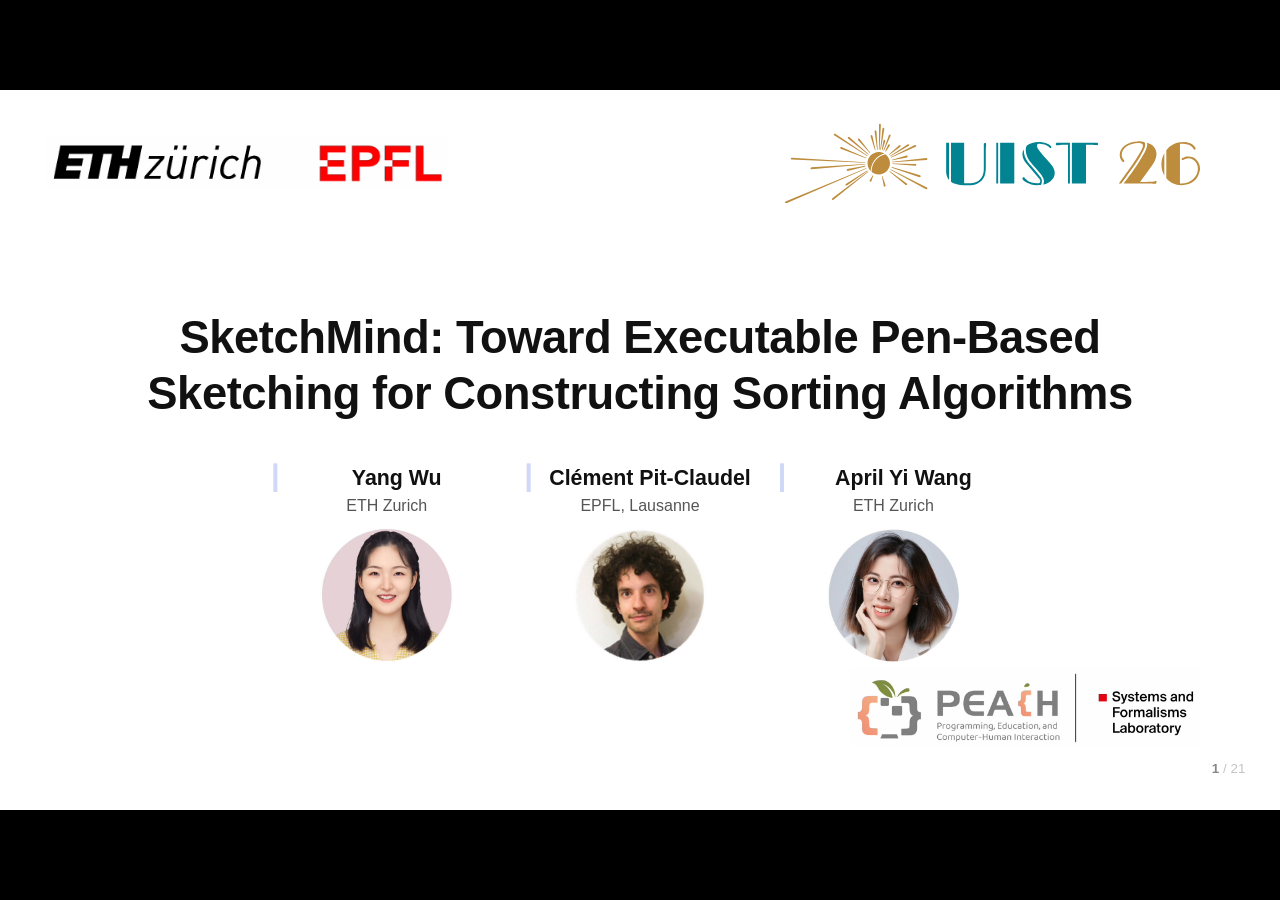
==== sketchmind/index.html @ 9e58dc19 "Polish SketchMind animations, feature walkthroughs, and navigation" ====
<!doctype html>
<html lang="en">
<head>
<meta name="deck-version" content="2026-10-17 SketchMind">
<meta charset="utf-8">
<meta name="viewport" content="width=device-width">
<title>SketchMind · UIST 2026</title>
<link rel="stylesheet" href="../css/deck.css?v=91">
<link rel="stylesheet" href="../css/demos.css?v=91">
<link rel="stylesheet" href="css/sm.css?v=92">
</head>
<body>
<div id="stage">

  <!-- ======================= OPENING ======================= -->

  <section class="slide titlecard" data-title="Title" data-min="0.5">
    <img class="lg-left" src="assets/logos-left.png" alt="ETH Zürich · EPFL">
    <img class="lg-uist" src="assets/uist26.svg" alt="UIST 2026">
    <h1>SketchMind: Toward Executable Pen-Based Sketching for Constructing Sorting Algorithms</h1>
    <div class="people">
      <div class="p"><div class="nm">Yang Wu</div><div class="af">ETH Zurich</div><img src="assets/yang.png" alt=""></div>
      <div class="p"><div class="nm">Clément Pit-Claudel</div><div class="af">EPFL, Lausanne</div><img src="assets/clement.png" alt=""></div>
      <div class="p"><div class="nm">April Yi Wang</div><div class="af">ETH Zurich</div><img src="assets/april.png" alt=""></div>
    </div>
    <img class="lg-labs" src="assets/labs.png" alt="PEACH Lab · Systems and Formalisms Laboratory">
    <aside class="notes">
      Hi everyone, I'm Yang Wu from ETH Zurich. This is joint work with Clément Pit-Claudel at EPFL and April Wang at ETH.
      Today I'll talk about SketchMind, a system where you build a sorting algorithm by drawing on an execution trace with a pen.
    </aside>
  </section>

  <section class="slide withsec" data-demo="vid-hand" data-segs="0,5.6,16.1,25.6,36.5,45.1,50.7" data-title="Tracing on paper" data-min="1.5">
    <div class="sec"><b>01</b>Motivation</div>
    <h2>We often learn algorithms by tracing them on paper.</h2>
    <div class="vidslide">
      <div class="vwrap"><video src="media/hand-intro.mp4" muted playsinline preload="auto"></video></div>
      <div class="side">
        <div class="who">Alice learns Bubble Sort</div>
      </div>
    </div>
    <aside class="notes">
      // Six beats, one per part of the hand-drawn clip (the challenge labels are in the video).
      When learning algorithms, we often begin with pen-and-paper tracing: manually simulating how data changes step by step.
      [1] Let's follow Alice, a student learning Bubble Sort. She writes an input: 5, 2, 3, 4, 1.
      [2] She compares 5 and 2, swaps them, rewrites the array, and continues with the next pair.
      [3] Challenge 1, trace explosion: the page fills with rewritten arrays, and mistakes slip in, like this drawing error.
      [4] To cope, she starts skipping steps.
      [5] Challenge 2, the abstraction leap: she senses she is repeating the same actions, but the page is just rows of numbers without structure.
      [6] Challenge 3, instance overfitting: after one pass the array may look sorted, so she concludes one pass is enough. That conclusion rests on a single example.
    </aside>
  </section>

  <section class="slide withsec" data-demo="overview" data-title="SketchMind overview" data-min="2.5">
    <div class="sec"><b>02</b>SketchMind</div>
    <h2>Supporting algorithmic reasoning through executable sketching</h2>
    <div class="overview">
      <div class="ovfig"></div>
      <div class="ovcap"></div>
    </div>
    <aside class="notes">
      // Each framed panel plays its own animation of the original figure elements: hand and ink, then labels and system cards. Four beats advance to (b), (c), (d), then the green-arrow refinement.
      In this context, we present SketchMind, which helps users externalize, execute, and check their understanding of a given algorithm.
      [0] (a) Executable tracing. Each lower pane starts with only its array and a neutral toolbar: no active pen, action ink, hand, or trace cards. Alice selects Data, writes 3 1 7 4, and the array is recorded. Then, one pane at a time: select Compare, draw the underline, record is_bigger(3, 1); select Swap, draw the arc, record swap(3, 1); select Compare again, draw the next underline, record is_bigger(3, 7). Previous cards carry forward. The emphasis is that each drawn operation becomes a recorded trace step.
      [1] (b) Reusable pens. She long-presses swap and drags it upward onto is_bigger; the system expands the merged compare_and_swap card below and gives her a new pen. She draws an underline with that pen, and 47 appears after the stroke finishes.
      [2] (c) Multi-level trace views, bottom to top. The bottom value view is already fully visible. She taps index on its toolbar; only then do the middle index steps appear. She taps param in the middle toolbar; only then do the top parameter steps appear. The same trace is shown as values, a[0]/a[1], and a[i]/a[i+1].
      [3] (d) Counterexamples. She taps Done; the middle input cards appear and the system changes 4 to 2. Only after that counterexample appears does the lower array 1 3 2 7 appear, followed by the replay trace and unsorted result.
      [4] After (d), the repair: the green arrow goes back to the lower part of (b). She regroups the blue compare_and_swap cards into the green bubble_up pen, draws with the green pen, and records another bubble_up on [1, 3, 2]. This lower regrouping and green drawing remain masked during the earlier (b) explanation; the lower repair keeps a rectangular frame, while the green return arrow is unmasked without a frame.
      Now let's go through the four features one by one, in the real system.
    </aside>
  </section>

  <section class="slide withsec" data-demo="concept-a" data-build="3" data-title="Executable tracing" data-min="1">
    <div class="sec"><b>a</b>Executable tracing</div>
    <h2>Every pen stroke runs as an operation.</h2>
    <div class="cx cxa">
      <div class="col">
        <span class="pen dim" style="--pc:#444" data-add="1 act">Data</span>
        <div class="sk"><span class="hw" data-digits="31" data-in="1" data-delay="250"></span></div>
        <div class="card data ci" data-in="1" data-delay="1250">[3, 1]</div>
      </div>
      <div class="col">
        <span class="pen dim" style="--pc:var(--cmp)" data-add="2 act">Compare</span>
        <div class="sk ci" data-in="2"><span class="hw drawn" data-digits="31"></span>
          <svg class="ink" style="--pc:var(--cmp); left:-24px; bottom:4px; width:222px; height:30px" viewBox="0 0 222 30" data-in="2" data-delay="350"><path pathLength="1" d="M8 16 C70 24 150 22 214 12"/></svg></div>
        <div class="card cmp ci" data-in="2" data-delay="1050">is_bigger(3, 1) <span class="tf t">True</span><span class="tf f">False</span></div>
      </div>
      <div class="col">
        <span class="pen dim" style="--pc:var(--swp)" data-add="3 act">Swap</span>
        <div class="sk ci" data-in="3" data-add="3 swapped" data-adelay="1000"><div class="pair"><span class="hw drawn one a" data-digits="3"></span><span class="hw drawn one b" data-digits="1"></span></div>
          <svg class="ink" style="--pc:var(--swp); left:8px; top:-6px; width:158px; height:50px" viewBox="0 0 158 50" data-in="3" data-delay="350"><path pathLength="1" d="M18 46 C30 -4 128 -4 140 46"/></svg></div>
        <div class="card swp ci" data-in="3" data-delay="1750">swap(3, 1)</div>
      </div>
    </div>
    <aside class="notes">
      // Three beats, one per pen.
      The first feature is executable tracing: each pen is an operation, and each stroke runs it.
      [1] With the Data pen she writes 3 and 1, and it becomes data: the array [3, 1].
      [2] With the Compare pen, a stroke under 3 and 1 runs is_bigger(3, 1): True.
      [3] With the Swap pen, an arc over 3 and 1 runs swap(3, 1); the numbers actually move. Every stroke becomes a step in her trace.
    </aside>
  </section>

  <section class="slide withsec" data-demo="rec-0-5" data-segs="1.19,6.8,9.57,14.69,20.69,29.17,34.93" data-title="Live · Executable tracing" data-min="1.5">
    <div class="sec"><b>a</b>Executable tracing</div>
    <h2>Demo: Alice traces Bubble Sort on [3, 1, 7, 4].</h2>
    <div class="vidslide wide">
      <div class="vwrap"><video src="media/live-bubble.mp4" muted playsinline preload="auto"></video></div>
      <div class="side">
        <p class="cap" data-beat="0">Back in SketchMind: Alice’s array [3, 1, 7, 4], about to be sketched.</p>
        <p class="cap" data-beat="1"><b class="pc-data">Data</b> pen: she writes 3 1 7 4.</p>
        <p class="cap" data-beat="2"><b>Scan</b>: the sketch is recognized as an array.</p>
        <p class="cap" data-beat="3"><b class="pc-cmp">Compare</b> 3 and 1 → <code>is_bigger(3, 1)</code> = True.</p>
        <p class="cap" data-beat="4"><b class="pc-swp">Swap</b> them: the numbers move; nothing is redrawn.</p>
        <p class="cap" data-beat="5">Compare 3 and 7 (False), then 7 and 4 (True).</p>
        <p class="cap" data-beat="6">Swap 7 and 4 → [1, 3, 4, 7]. Looks sorted.</p>
      </div>
    </div>
    <aside class="notes">
      // Five beats. This is a recording of the real SketchMind app driven by a script: every stroke went through its canvas as pointer input. Each beat plays one step.
      Now in SketchMind. Alice starts again, with A = [3, 1, 7, 4].
      [1] Alice sketches an array on the canvas, and the system recognizes it as an array.
      [3] She selects the compare tool and marks two numbers. The result appears on the right-hand panel: 3 is greater than 1.
      [4] She then uses the swap tool to exchange them. The numbers move; nothing is redrawn.
      [5] She continues with 3 and 7, and 7 and 4. Any stroke shape works; what matters is which numbers it crosses.
      [6] Swap 7 and 4: [1, 3, 4, 7]. SketchMind keeps a clear, replayable record of her reasoning. That addresses C1.
    </aside>
  </section>

  <section class="slide withsec" data-demo="concept-b" data-build="3" data-title="Reusable pens" data-min="1">
    <div class="sec"><b>b</b>Reusable pens</div>
    <h2>Merge steps into your own reusable pens.</h2>
    <div class="cx cxb">
      <div class="tools"><span class="lbl">PRIMITIVES</span><span class="pen" style="--pc:var(--cmp)">Compare</span><span class="pen" style="--pc:var(--swp)">Swap</span>
        <span class="gap"></span><span class="lbl ci" data-in="1" data-delay="1700">USER CREATED</span>
        <span class="pen ci pop" style="--pc:#4c6ef5" data-in="1" data-delay="1800">Compare &amp; Swap</span>
        <span class="pen ci pop" style="--pc:var(--user)" data-in="3" data-delay="1800">Bubble up</span></div>
      <div class="rowb">
        <div class="trace" data-add="1 sel" data-adelay="1350"><div class="card cmp">is_bigger(3, 1) <span class="tf t">True</span><span class="tf f">False</span></div>
          <div class="card swp">swap(3, 1)</div>
          <!-- drag a copy of swap onto is_bigger's True branch -->
          <div class="ghost" style="top:88px; --tx:300px; --ty:-82px" data-add="1 fly" data-adelay="100"><div class="card swp">swap(3, 1)</div><span class="touch"></span></div></div>
        <div class="arr ci" data-in="1" data-delay="1300">→</div>
        <div class="blk ci" data-in="1" data-delay="1450">
          <div class="hd">compare_and_swap(3, 1)</div>
          <div>if <span class="c-cmp">is_bigger(3, 1)</span>:</div>
          <div class="row"><span class="tf t">True</span><span class="c-swp">swap(3, 1)</span></div>
          <div class="row dim"><span class="tf f">False</span>do nothing</div>
        </div>
      </div>
      <div class="rowb ci" data-in="2">
        <div class="trace" data-add="3 sel" data-adelay="1350"><div class="card cas ci" data-in="2">compare_and_swap(3, 1)</div>
          <div class="card cas ci" data-in="2" data-delay="250">compare_and_swap(3, 2)</div>
          <!-- drag a copy of the second step onto the first -->
          <div class="ghost" style="top:88px; --tx:40px; --ty:-80px" data-add="3 fly" data-adelay="100"><div class="card cas">compare_and_swap(3, 2)</div><span class="touch"></span></div></div>
        <div class="arr ci" data-in="3" data-delay="1300">→</div>
        <div class="blk bub ci" data-in="3" data-delay="1450">
          <div class="hd">bubble_up([3, 1, 2])</div>
          <div>for i = 0 to 1:</div>
          <div class="row"><span class="c-i">i=0</span><span class="c-cas">compare_and_swap(3, 1)</span></div>
          <div class="row"><span class="c-i">i=1</span><span class="c-cas">compare_and_swap(3, 2)</span></div>
        </div>
      </div>
    </div>
    <aside class="notes">
      // Three beats.
      Building on this, SketchMind lets her merge steps into higher-level logic, conditionals or loops, and reuse them as new pens.
      Her trace so far: is_bigger(3, 1) is True, then swap(3, 1).
      [1] She drags the swap step onto the True branch of is_bigger. Her steps stay; the merge creates a block, compare_and_swap, and a new pen: Compare &amp; Swap.
      [2] With the new pen, her steps on [3, 1, 2] are compare_and_swap(3, 1) and compare_and_swap(3, 2).
      [3] She drags the second step onto the first: a loop, i from 0 to 1. That's a new block, bubble_up, and a Bubble up pen.
    </aside>
  </section>

  <section class="slide withsec" data-demo="rec-5-6" data-segs="34.93,41.92" data-title="Live · Reusable pens" data-min="1">
    <div class="sec"><b>b</b>Reusable pens</div>
    <h2>Demo: Alice merges compare and swap into a new pen.</h2>
    <div class="vidslide wide">
      <div class="vwrap"><video src="media/live-bubble.mp4" muted playsinline preload="auto"></video></div>
      <div class="side">
        <p class="cap" data-beat="0">Back to her steps: compare, swap, compare, compare, swap.</p>
        <p class="cap" data-beat="1">Drop <b class="pc-swp">swap</b> into the <i>True</i> branch of <b class="pc-cmp">is_bigger</b> → a <b class="pc-user">Compare &amp; Swap</b> pen; the whole pass folds into compare_and_swap blocks.</p>
      </div>
    </div>
    <aside class="notes">
      // One beat.
      She returns to the trace. She notices that she often compares two elements and then swaps them…
      [1] …so she drags the swap into the True branch of is_bigger. That is a conditional: compare_and_swap, and it becomes a reusable pen. The rest of the pass folds into the same blocks.
    </aside>
  </section>

  <section class="slide withsec" data-demo="concept-c" data-build="2" data-title="Multi-level trace views" data-min="1">
    <div class="sec"><b>c</b>Multi-level trace views</div>
    <h2>One trace, three levels of abstraction.</h2>
    <div class="cx cxc vc" data-add="1 v1;2 v2">
      <div class="seg"><span class="pill"></span><b>value</b><b>index</b><b>param</b></div>
      <div class="cgrid">
        <div class="blk">
          <div class="hd">compare_and_swap(<span class="vv"><i>3, 1)</i><i>a[0], a[1])</i><i>a[i], a[i+1])</i></span></div>
          <div>if <span class="c-cmp">is_bigger(<span class="vv"><i>3, 1)</i><i>a[0], a[1])</i><i>a[i], a[i+1])</i></span></span>:</div>
          <div class="row"><span class="tf t">True</span><span class="c-swp">swap(<span class="vv"><i>3, 1)</i><i>a[0], a[1])</i><i>a[i], a[i+1])</i></span></span></div>
          <div class="row dim"><span class="tf f">False</span>do nothing</div>
        </div>
        <div class="lines">
          <div class="card cas"><span class="itag">i=0</span>compare_and_swap(<span class="vv"><i>3, 1)</i><i>a[0], a[1])</i><i>a[i], a[i+1])</i></span></div>
          <div class="card cas"><span class="itag">i=1</span>compare_and_swap(<span class="vv"><i>3, 7)</i><i>a[1], a[2])</i><i>a[i], a[i+1])</i></span></div>
          <div class="card cas"><span class="itag">i=2</span>compare_and_swap(<span class="vv"><i>7, 4)</i><i>a[2], a[3])</i><i>a[i], a[i+1])</i></span></div>
        </div>
      </div>
      <div class="q"><span class="vv"><i>What happened<small>the values she traced</small></i><i>Where it happened<small>adjacent positions</small></i><i>How it generalizes<small>a loop over i</small></i></span></div>
    </div>
    <aside class="notes">
      // Two beats.
      To support abstraction, SketchMind shows the same steps at three levels.
      The value view: compare_and_swap(3, 1), then (3, 7), then (7, 4). What happened.
      [1] The index view: a[0] and a[1], then a[1] and a[2]. Where it happened: always adjacent positions.
      [2] The parameter view: a[i] and a[i+1], with i going from 0 to 2. How it generalizes: that's the loop.
    </aside>
  </section>

  <section class="slide withsec" data-demo="rec-6-8" data-segs="41.92,44.31,46.69" data-title="Live · Trace views" data-min="0.75">
    <div class="sec"><b>c</b>Multi-level trace views</div>
    <h2>Demo: Alice views her trace as values, indices, and parameters.</h2>
    <div class="vidslide wide">
      <div class="vwrap"><video src="media/live-bubble.mp4" muted playsinline preload="auto"></video></div>
      <div class="side">
        <p class="cap" data-beat="0"><b>value</b>: <code>compare_and_swap(3, 1)</code></p>
        <p class="cap" data-beat="1"><b>index</b>: <code>compare_and_swap(a[0], a[1])</code>, positions in the array</p>
        <p class="cap" data-beat="2"><b>param</b>: <code>compare_and_swap(a[i], a[i+1])</code>, the pattern</p>
      </div>
    </div>
    <aside class="notes">
      // Two beats.
      [1] Alice switches from the concrete view to the index view to see positions in the array…
      [2] …and then to the parameter view to see the pattern: a[i] and a[i+1].
    </aside>
  </section>

  <section class="slide withsec" data-demo="concept-d" data-build="3" data-title="Counterexample generation" data-min="1">
    <div class="sec"><b>d</b>Counterexamples</div>
    <h2>SketchMind looks for an input where her plan fails.</h2>
    <div class="cx cxd2 n3">
      <div class="band ci" data-in="2"></div><div class="band band2 ci" data-in="3"></div>
      <div class="hdr c1" style="grid-row:1"><div class="thumb"><span class="hw sm drawn" data-digits="314"></span><span class="badge ok">✓</span></div>her example</div>
      <div class="hdr c2 ci" style="grid-row:1" data-in="1"><div class="thumb ce"><span class="digs"><span class="hw sm drawn" data-digits="31"></span><span class="hw sm bad" data-digits="2" data-in="1" data-delay="500"></span></span><span class="badge no">!</span></div>counterexample</div>
      <div class="card data c1" style="grid-row:2">[3, 1, 4]</div>
      <div class="card cmp c1" style="grid-row:3">is_bigger(3, 1) <span class="tf t">True</span></div>
      <div class="card swp c1" style="grid-row:4">swap(3, 1)</div>
      <div class="card res c1" style="grid-row:5">[1, 3, 4] <span class="tag" style="color:#2b8a3e;background:#eefaf1">sorted</span></div>
      <div class="card data c2 ci" style="grid-row:2" data-in="1" data-delay="150">[3, 1, <b class="chg">2</b>]</div>
      <div class="card cmp c2 ci" style="grid-row:3" data-in="1" data-delay="300">is_bigger(3, 1) <span class="tf t">True</span></div>
      <div class="card swp c2 ci" style="grid-row:4" data-in="1" data-delay="450">swap(3, 1)</div>
      <div class="card res c2 ci" style="grid-row:5" data-in="1" data-delay="600">[1, 3, 2] <span class="tag" style="color:var(--bad);background:#fde8e8">not sorted</span></div>
      <div class="note n1 ci" data-in="2" data-delay="300">All of her previous steps are still valid.<small>every compare decides as before</small></div>
      <div class="note n2 ci" data-in="3" data-delay="300">On the new input, more steps are required.<small>the comparison she skipped, 3 vs 2, now matters</small></div>
    </div>
    <aside class="notes">
      // Three beats.
      Her plan works on her example, [3, 1, 4]: compare and swap 3 and 1, and it ends sorted. When she says she's done, SketchMind searches for an input where it fails.
      [1] It changes one value, 4 to 2: [3, 1, 2]. The same steps replay, and give [1, 3, 2]: not sorted.
      [2] All of her previous steps are still valid: the compare decides the same way, True.
      [3] And on the new input, more steps are required: the comparison she never made, 3 against 2, now matters. That is exactly what she has to add next.
    </aside>
  </section>

  <section class="slide withsec" data-demo="rec-8-10" data-segs="46.69,50.47,58.5" data-title="Live · Counterexample" data-min="1">
    <div class="sec"><b>d</b>Counterexample generation</div>
    <h2>Demo: SketchMind finds an input where her plan fails.</h2>
    <div class="vidslide wide">
      <div class="vwrap"><video src="media/live-bubble.mp4" muted playsinline preload="auto"></video></div>
      <div class="side">
        <p class="cap" data-beat="0">One pass: [3, 1, 7, 4] → [1, 3, 4, 7]. Done?</p>
        <p class="cap" data-beat="1"><b>Done</b> → SMT: “what if we change <b class="r">4</b> to <b class="r">2</b>?”</p>
        <p class="cap" data-beat="2">Her own steps on [3, 1, 7, <b class="r">2</b>] → [1, 3, 2, 7]: <b class="r">not fully sorted</b>.</p>
      </div>
    </div>
    <aside class="notes">
      // Two beats. The SMT answer is Z3's real output, recorded from the app's solver endpoint.
      Once the user clicks Done, the system checks the result. If the output appears correct but the logic is flawed, SketchMind generates a counterexample.
      [1] When Alice clicks Done, the system proposes changing 4 to 2.
      [2] Replaying her sketches on [3, 1, 7, 2] shows that the array is not sorted.
    </aside>
  </section>

  <section class="slide withsec" data-demo="rec-10-14" data-segs="58.5,65.09,71.4,76.87,79.16" data-title="Live · Iterative refinement" data-min="1.25">
    <div class="sec"><b>d</b>Iterative refinement</div>
    <h2>Demo: Alice fixes her plan with a Bubble up loop.</h2>
    <div class="vidslide wide">
      <div class="vwrap"><video src="media/live-bubble.mp4" muted playsinline preload="auto"></video></div>
      <div class="side">
        <p class="cap" data-beat="0">Three compare_and_swap blocks on [3, 1, 7, 2].</p>
        <p class="cap" data-beat="1">Drag them together → <code>bubble_up</code>, <i>for i = 0 to 2</i>: a new <b class="pc-user">Bubble up</b> pen.</p>
        <p class="cap" data-beat="2">Bubble up on [1, 3, 2] → [1, 2, 3, 7].</p>
        <p class="cap" data-beat="3">And on [1, 2].</p>
        <p class="cap" data-beat="4"><b>Done</b> → “All comparisons are correct. Your algorithm is verified!”</p>
      </div>
    </div>
    <aside class="notes">
      // Four beats.
      [1] She wraps the first pass into a loop: bubble_up, for i from 0 to 2. It becomes a Bubble up pen.
      [2] She applies it to the remaining rounds: first [1, 3, 2]…
      [3] …then [1, 2].
      [4] Now, when she clicks Done, the solver finds no counterexample: the algorithm is verified.
    </aside>
  </section>

  <section class="slide withsec" data-demo="concept-smt" data-build="21" data-title="How: SMT search" data-min="2">
    <div class="sec"><b>d</b>Counterexample generation</div>
    <h2>How SketchMind finds the counterexample.</h2>
    <div class="cx smt5">
      <div class="pnl p1">
        <div class="lb"><i>1</i>Facts from Bubble Sort <small>a0…a3 = [3, 1, 7, 4]</small></div>
        <div class="al">
          <div class="r hd"><span></span><span class="hh">her plan</span><span>Bubble Sort (naive)</span><span>fact</span></div>
          <div class="r p0"><span class="ps">pass 1</span><span class="her">compare_and_swap(0,1)</span><span class="gt ci" data-in="1">compare_and_swap(0,1)</span><span class="fc ci" data-in="2">a0 &gt; a1</span></div>
          <div class="r"><span class="ps"></span><span class="her">compare_and_swap(1,2)</span><span class="gt ci" data-in="1">compare_and_swap(1,2)</span><span class="fc ci" data-in="3">a0 ≤ a2</span></div>
          <div class="r"><span class="ps"></span><span class="her">compare_and_swap(2,3)</span><span class="gt ci" data-in="1">compare_and_swap(2,3)</span><span class="fc ci" data-in="4">a2 &gt; a3</span></div>
          <div class="r p0 miss" data-add="1 need"><span class="ps">pass 2</span><span class="her none"><i class="d">—</i><i class="m">missing</i></span><span class="gt ci" data-in="1">compare_and_swap(0,1)</span><span class="fc ci" data-in="5">a1 ≤ a0</span></div>
          <div class="r miss" data-add="1 need;14 hot"><span class="ps"></span><span class="her none"><i class="d">—</i><i class="m">missing</i></span><span class="gt ci" data-in="1">compare_and_swap(1,2)</span><span class="fc ci" data-in="6">a0 ≤ a3</span></div>
          <div class="r p0 miss" data-add="1 need"><span class="ps">pass 3</span><span class="her none"><i class="d">—</i><i class="m">missing</i></span><span class="gt ci" data-in="1">compare_and_swap(0,1)</span><span class="fc ci" data-in="7">a1 ≤ a0</span></div>
        </div>
      </div>
      <div class="links al">
        <div class="r hd"></div>
        <div class="r p0"><span class="ci" data-in="8">→</span></div>
        <div class="r"><span class="ci" data-in="8">→</span></div>
        <div class="r"><span class="ci" data-in="8">→</span></div>
        <div class="r p0 miss"><span class="ci" data-in="9">→</span></div>
        <div class="r miss" data-add="14 hot"><span class="ci" data-in="10">→</span></div>
        <div class="r p0 miss"><span class="ci" data-in="11">→</span></div>
      </div>
      <div class="pnl p2 ci" data-in="8">
        <div class="lb"><i>2</i>Keep or flip</div>
        <div class="al">
          <div class="r hd"><span></span></div>
          <div class="r p0"><span class="kf ci" data-in="8"><span class="kp">keep</span><code class="kc">a0 &gt; a1</code></span></div>
          <div class="r"><span class="kf ci" data-in="8"><span class="kp">keep</span><code class="kc">a0 ≤ a2</code></span></div>
          <div class="r"><span class="kf ci" data-in="8"><span class="kp">keep</span><code class="kc">a2 &gt; a3</code></span></div>
          <div class="r p0 miss"><span class="kf ci" data-in="9"><span class="fp">flip</span><code class="fo">a1 ≤ a0</code><span class="to">→</span><code class="fn bad" data-add="12 x">a1 &gt; a0</code></span><span class="vd bad ci" data-in="12">✗ clashes with a0 &gt; a1</span></div>
          <div class="r miss" data-add="14 hot"><span class="kf ci" data-in="10"><span class="fp">flip</span><code class="fo">a0 ≤ a3</code><span class="to">→</span><code class="fn good">a0 &gt; a3</code></span><span class="vd good ci" data-in="14">✓ Bubble Sort must swap here, in pass 2</span></div>
          <div class="r p0 miss"><span class="kf ci" data-in="11"><span class="fp">flip</span><code class="fo">a1 ≤ a0</code><span class="to">→</span><code class="fn bad" data-add="13 x">a1 &gt; a0</code></span><span class="vd bad ci" data-in="13">✗ clashes with a0 &gt; a1</span></div>
        </div>
      </div>
      <div class="pnl p3 solver ci" data-in="15">
        <div class="lb"><i>3</i>Ask Z3 <small>SMT-LIB</small></div>
        <div class="z3">
          <div class="code">
            <div class="ln dc ci" data-in="15"><code>(declare-const a0 a1 a2 a3 Int)</code><span class="cm">unknowns</span></div>
            <div class="ln bd ci" data-in="15"><code>(assert (&lt;= 1 a0 99)) … (distinct a0 a1 a2 a3)</code><span class="cm">valid, distinct</span></div>
            <div class="ln kp ci" data-in="15"><code>(assert (&gt; a0 a1))</code><span class="cm">keep · pass 1</span></div>
            <div class="ln kp ci" data-in="15"><code>(assert (&lt;= a0 a2))</code><span class="cm"></span></div>
            <div class="ln kp ci" data-in="15"><code>(assert (&gt; a2 a3))</code><span class="cm"></span></div>
            <div class="ln fp ci" data-in="15"><code>(assert (&gt; a0 a3))</code><span class="cm">flip · pass 2</span></div>
            <div class="ln ob ch ci" data-in="16"><code>(minimize (+ (ite (= a0 3) 0 1) …))</code><span class="cm">fewest changed values</span></div>
            <div class="ln ob l1 ci" data-in="16"><code>(minimize (+ (abs (- a0 3)) …))</code><span class="cm">then L1 distance</span></div>
            <div class="ln ob sm ci" data-in="16"><code>(minimize (+ a0 a1 a2 a3))</code><span class="cm">then smaller sum</span></div>
            <div class="ln rn ci" data-in="17"><code>(check-sat) (get-model)</code><span class="cm">run</span></div>
          </div>
          <div class="run">
            <div class="rh ci" data-in="18"><em class="ch">fewest changes</em> → <em class="l1">L1 distance</em> → <em class="sm">sum</em></div>
            <div class="rr ci" data-in="18"><span class="dd">1 change</span><span class="cd win" data-add="20 pick">[3,1,7,2]<small>L1 2</small><em>Σ13</em></span><span class="cd" data-add="20 lose">[5,1,7,4]<small>L1 2</small><em>Σ17</em></span><span class="cd" data-add="19 lose">[6,1,7,4]<small>L1 3</small><em>Σ18</em></span></div>
            <div class="tie ci" data-in="19">two are equally close: <em class="l1">L1 distance</em> 2</div>
            <div class="sat ci" data-in="20"><b>sat</b><span>still equal → the <em class="sm">smaller sum</em> wins</span></div>
            <div class="chk ci" data-in="21"><span class="lbl">her plan on it</span>
              <div data-add="21 t1" data-adelay="400"><div data-add="21 t2" data-adelay="1000"><div data-add="21 t3" data-adelay="1700"><div data-add="21 t4" data-adelay="2400"><div data-add="21 t5" data-adelay="3000"><div class="play" data-add="21 t6" data-adelay="3800">
                <div class="arr4"><span class="hl"></span><span class="c v3">3</span><span class="c v1">1</span><span class="c v7">7</span><span class="c v2">2</span></div>
                <span class="fin"><span class="tag no">not sorted</span> → counterexample</span>
              </div></div></div></div></div></div>
            </div>
          </div>
        </div>
      </div>
    </div>
    <aside class="notes">
      // 21 clicks. For an audience new to SMT.
      An SMT solver takes facts about unknown numbers and finds numbers that make all of them true, or proves there are none. The facts come from the ground truth. On the left is her plan: three compare_and_swap steps, one pass. We call her input 3, 1, 7, 4: a0, a1, a2, a3.
      [1] Next to it, naive Bubble Sort on the same example: every pass. Her plan has nothing for passes 2 and 3.
      [2] Each step gives a fact. Compare 3 and 1: swap, so a0 > a1.
      [3] 3 and 7, no swap: a0 ≤ a2.
      [4] 7 and 4, swap: a2 > a3.
      [5] Pass 2 compares 1 and 3. The 1 started as a1, the 3 as a0: a1 ≤ a0.
      [6] Then 3 and 4, which started as a0 and a3: a0 ≤ a3.
      [7] Pass 3 compares 1 and 3 again: a1 ≤ a0.
      [8] Her plan does pass 1, so we keep those three facts: on the new input her steps behave as before.
      [9] She skips passes 2 and 3, so we flip their facts, to ask for an input where Bubble Sort does a step she doesn't. Flip a1 ≤ a0…
      [10] …flip a0 ≤ a3…
      [11] …and the pass-3 one.
      [12] a1 > a0 clashes with the kept a0 > a1: impossible.
      [13] Same for pass 3.
      [14] Only a0 > a3 works: on the new input Bubble Sort must go through pass 2 and swap at compare_and_swap(1,2), and pass 2 is exactly what her plan is missing.
      [15] Here is the question in SMT-LIB, the solver's language. Declare four unknown integers, between 1 and 99, all different, and assert the three kept facts plus the flipped one, a0 > a3.
      [16] Then the goals, in order: change as few of her values as possible; then the smallest total change, the L1 distance; then the smaller numbers.
      [17] check-sat asks: is there any solution?
      [18] Her own input can't work, since it breaks the flipped fact, so at least one value must change. With one change, three inputs satisfy every fact: [3, 1, 7, 2], [5, 1, 7, 4] and [6, 1, 7, 4].
      [19] The next goal, L1 distance, drops [6, 1, 7, 4]: it moved 3, the others moved 2.
      [20] Those two are equally close, so the last goal decides: the smaller sum wins, [3, 1, 7, 2]. The solver answers sat.
      [21] Watch her three steps on it. Compare 3 and 1: swap. 3 and 7: no swap. 7 and 2: swap. She ends with 1, 3, 2, 7: the 3 and the 2 are out of order, not sorted. That's the counterexample from the demo.
    </aside>
  </section>

  <section class="slide withsec" data-demo="concept-arch" data-build="3" data-title="Architecture" data-min="0.75">
    <div class="sec"><b>03</b>Implementation</div>
    <h2>Three layers, one loop.</h2>
    <div class="cx archf">
      <svg viewBox="0 0 1680 660" aria-label="SketchMind architecture: sketch layer, execution engine, symbolic engine">
        <defs>
          <marker id="ah-p" viewBox="0 0 10 10" refX="8" refY="5" markerWidth="9" markerHeight="9" orient="auto-start-reverse"><path d="M0 0 L10 5 L0 10z" fill="#a99bc6"/></marker>
          <marker id="ah-b" viewBox="0 0 10 10" refX="8" refY="5" markerWidth="9" markerHeight="9" orient="auto-start-reverse"><path d="M0 0 L10 5 L0 10z" fill="#8fb6d6"/></marker>
          <marker id="ah-o" viewBox="0 0 10 10" refX="8" refY="5" markerWidth="9" markerHeight="9" orient="auto-start-reverse"><path d="M0 0 L10 5 L0 10z" fill="#a8813f"/></marker>
          <marker id="ah-g" viewBox="0 0 10 10" refX="8" refY="5" markerWidth="9" markerHeight="9" orient="auto-start-reverse"><path d="M0 0 L10 5 L0 10z" fill="#8cc97a"/></marker>
        </defs>
        <!-- sketch layer -->
        <g class="nd">
          <rect x="20" y="200" width="340" height="210" rx="28" fill="#f6f3fb" stroke="#cdbfe7" stroke-width="3"/>
          <text x="190" y="268" class="t"><tspan fill="#7b55c7">Sketch</tspan> layer</text>
          <text x="190" y="312" class="s">handwriting → array</text>
          <text x="190" y="346" class="s">strokes → operations</text>
          <text x="190" y="393" class="tech">Gemini 3.0 Flash</text>
        </g>
        <!-- execution engine -->
        <g class="ci" data-in="1">
          <path d="M366 305 H508" class="ln" stroke="#a99bc6" marker-end="url(#ah-p)"/><circle cx="366" cy="305" r="7" fill="#a99bc6"/>
          <text x="437" y="288" class="lab">steps</text>
          <circle cx="640" cy="305" r="125" fill="#eef5fb" stroke="#9fc4e0" stroke-width="3"/>
          <text x="640" y="282" class="t">Execution</text><text x="640" y="324" class="t">engine</text>
          <text x="640" y="376" class="tech">versioned steps</text>
          <path d="M640 180 C640 70 190 70 190 192" class="ln" stroke="#8fb6d6" marker-end="url(#ah-b)"/><circle cx="640" cy="180" r="7" fill="#8fb6d6"/>
          <text x="415" y="78" class="lab">replay with her ink</text>
        </g>
        <!-- symbolic engine -->
        <g class="ci" data-in="2">
          <path d="M771 305 H928" class="ln" stroke="#8fb6d6" marker-end="url(#ah-b)"/><circle cx="771" cy="305" r="7" fill="#8fb6d6"/>
          <text x="850" y="288" class="lab">trace</text>
          <circle cx="1060" cy="305" r="125" fill="#fbf6ee" stroke="#b9925a" stroke-width="3"/>
          <text x="1060" y="282" class="t">Symbolic</text><text x="1060" y="324" class="t">engine</text>
          <text x="1060" y="376" class="tech">SMT-LIB · Z3</text>
        </g>
        <!-- outcomes -->
        <g class="ci" data-in="3">
          <path d="M1191 305 H1388" class="ln" stroke="#a8813f" marker-end="url(#ah-o)"/><circle cx="1191" cy="305" r="7" fill="#a8813f"/>
          <text x="1290" y="288" class="lab">correct</text>
          <circle cx="1500" cy="305" r="100" fill="#f3fbef" stroke="#9ed38a" stroke-width="3"/>
          <text x="1500" y="318" class="t">Finish</text>
          <path d="M1060 436 C1060 545 1010 570 912 570" class="ln" stroke="#a8813f" marker-end="url(#ah-o)"/><circle cx="1060" cy="436" r="7" fill="#a8813f"/>
          <text x="1120" y="540" class="lab">incorrect</text>
          <rect x="520" y="505" width="384" height="130" rx="24" fill="#fbf6ee" stroke="#b9925a" stroke-width="3"/>
          <text x="712" y="560" class="t2">Generate</text><text x="712" y="600" class="t2"><tspan fill="#9a7432">Counterexample</tspan></text>
          <path d="M512 570 C300 570 190 545 190 418" class="ln" stroke="#a8813f" marker-end="url(#ah-o)"/><circle cx="512" cy="570" r="7" fill="#a8813f"/>
          <text x="300" y="610" class="lab">new instance to replay</text>
        </g>
      </svg>
    </div>
    <aside class="notes">
      // Three beats.
      Briefly, the implementation: three layers in one loop. The sketch layer turns handwriting into an array and strokes into operations; Gemini recognizes the digits, and what counts is which elements a stroke crosses, not its shape.
      [1] The execution engine keeps a versioned sequence of steps and replays them, with her own ink.
      [2] The symbolic engine compiles her trace to SMT-LIB and checks it with Z3.
      [3] If her plan is correct, she's done. If not, it generates a counterexample, which comes back as a new instance she replays on her sketch.
    </aside>
  </section>

  <section class="slide withsec" data-demo="vid-pancake" data-segs="0,11.1,20.7,27.1,40" data-title="Demo · Pancake Sort" data-min="1.5">
    <div class="sec"><b>04</b>Beyond Bubble Sort</div>
    <h2>Demo: Alice sketches Pancake Sort with new pens.</h2>
    <div class="vidslide wide">
      <div class="vwrap"><video src="media/pancake.mp4" muted playsinline preload="auto"></video></div>
      <div class="side">
        <p class="cap" data-beat="0">Customized primitives: <b class="pc-cmp">find_max</b> and <b class="pc-swp">flip</b>.</p>
        <p class="cap" data-beat="1">find_max on [2, 4, 1, 3], flip the 4 to the front, flip it to the end.</p>
        <p class="cap" data-beat="2">The steps merge into <b class="pc-user">flip_max_to_front</b> / <b class="pc-user">flip_max_to_end</b> pens.</p>
        <p class="cap" data-beat="3">Applied round by round → [1, 2, 3, 4].</p>
        <p class="cap" data-beat="4">Merged into a pancake_sort pen. Done → <b class="pc-user">array sorted</b>.</p>
      </div>
    </div>
    <aside class="notes">
      // Four beats; recording sped up 1.25×.
      More generally, SketchMind can be extended to other algorithms by defining customized primitives.
      [1] For example, we explore Pancake Sort using primitives such as findMax, which locates the maximum element, and flip, which reverses a range.
      [2] As with Bubble Sort, the learner merges these steps into reusable pens.
      [3] Applying them round by round sorts the stack.
      [4] Finally the rounds become one pancake_sort procedure, and the check passes.
    </aside>
  </section>

  <section class="slide withsec" data-demo="concept-study" data-build="3" data-title="Study" data-min="1">
    <div class="sec"><b>05</b>Preliminary user study</div>
    <h2>A preliminary study with learners and instructors.</h2>
    <div class="cx studyf">
      <svg viewBox="0 0 1680 700" aria-label="Study procedure">
        <defs><marker id="sa" viewBox="0 0 10 10" refX="8" refY="5" markerWidth="8" markerHeight="8" orient="auto-start-reverse"><path d="M0 0 L10 5 L0 10z" fill="#999"/></marker></defs>
        <!-- participants -->
        <g>
          <text x="130" y="44" class="nt">know Bubble Sort,</text><text x="130" y="74" class="nt">not Pancake Sort</text>
          <path d="M130 84 V112" class="ln dot" stroke="#d98f73"/>
          <rect x="20" y="118" width="220" height="104" rx="18" class="pp"/>
          <text x="130" y="164" class="pt">N = 15</text><text x="130" y="200" class="ps">learners</text>
          <rect x="20" y="330" width="220" height="104" rx="18" class="pp"/>
          <text x="130" y="376" class="pt">N = 5</text><text x="130" y="412" class="ps">instructors</text>
          <path d="M240 170 H290 V382 H240 M290 276 H372" class="ln" marker-end="url(#sa)"/>
          <text x="130" y="500" class="meta">in person · ~60 min</text><text x="130" y="530" class="meta">iPad Pro + Apple Pencil</text>
        </g>
        <!-- familiarization: Bubble Sort -->
        <g class="ci" data-in="1">
          <text x="530" y="222" class="ph">Familiarization · 25 min</text>
          <rect x="380" y="240" width="300" height="74" rx="16" class="tk"/><text x="530" y="287" class="tt">Bubble Sort task</text>
          <path d="M375 336 V569 H405" class="ln"/>
          <rect x="405" y="360" width="250" height="58" rx="10" class="sb"/><text x="530" y="398" class="ss">Algorithm video</text>
          <rect x="405" y="450" width="250" height="58" rx="10" class="sb"/><text x="530" y="488" class="ss">Pen-and-paper</text>
          <path d="M530 418 V448" class="ln" marker-end="url(#sa)"/>
          <rect x="405" y="540" width="250" height="58" rx="10" class="sb"/><text x="530" y="578" class="ss">SketchMind</text>
          <path d="M530 508 V538" class="ln" marker-end="url(#sa)"/>
        </g>
        <!-- exploration: Pancake Sort -->
        <g class="ci" data-in="2">
          <path d="M680 277 H802" class="ln" marker-end="url(#sa)"/>
          <text x="960" y="222" class="ph">Exploration · 25 min</text>
          <rect x="810" y="240" width="300" height="74" rx="16" class="tk"/><text x="960" y="287" class="tt">Pancake Sort task</text>
          <path d="M805 336 V659 H835" class="ln"/>
          <rect x="835" y="360" width="250" height="58" rx="10" class="sb"/><text x="960" y="398" class="ss">Algorithm video</text>
          <rect x="835" y="450" width="250" height="58" rx="10" class="sb"/><text x="960" y="488" class="ss">Pen-and-paper</text>
          <path d="M960 418 V448" class="ln" marker-end="url(#sa)"/>
          <rect x="835" y="540" width="250" height="58" rx="10" class="sb"/><text x="960" y="578" class="ss">SketchMind</text>
          <path d="M960 508 V538" class="ln" marker-end="url(#sa)"/>
          <rect x="835" y="630" width="250" height="58" rx="10" class="sb"/><text x="960" y="668" class="ss">Post-task questions</text>
          <path d="M960 598 V628" class="ln" marker-end="url(#sa)"/>
        </g>
        <!-- survey and analysis -->
        <g class="ci" data-in="3">
          <path d="M1110 277 H1222" class="ln" marker-end="url(#sa)"/>
          <text x="1440" y="222" class="ph">10 min</text>
          <rect x="1230" y="232" width="420" height="90" rx="16" class="sv"/>
          <text x="1440" y="270" class="tt">Usability survey &amp;</text><text x="1440" y="304" class="tt">semi-structured interviews</text>
          <rect x="1230" y="400" width="420" height="200" rx="22" class="an"/>
          <text x="1440" y="446" class="ah">Quantitative analysis</text>
          <text x="1440" y="480" class="as">UMUX-Lite, NASA-TLX, feature ratings</text>
          <text x="1440" y="534" class="ah">Qualitative analysis</text>
          <text x="1440" y="568" class="as">patterns of regulation</text>
        </g>
      </svg>
    </div>
    <aside class="notes">
      // Three beats.
      We ran a preliminary study with 20 participants: 15 learners, who knew Bubble Sort but not Pancake Sort, and 5 instructors. In person, on an iPad with a pencil, about an hour.
      [1] Familiarization, with Bubble Sort: an algorithm video, then tracing it with pen and paper, then with SketchMind.
      [2] Exploration, with Pancake Sort, which nobody knew: the same three steps, then post-task questions.
      [3] Finally a usability survey and a semi-structured interview. We analysed UMUX-Lite, NASA-TLX and the feature ratings quantitatively, and the sessions qualitatively for patterns of regulation.
    </aside>
  </section>

  <section class="slide withsec" data-title="Ratings" data-min="1.5">
    <div class="sec"><b>05</b>Results</div>
    <h2>Feature ratings <span class="sub">7-point Likert, N = 20, self-reported</span></h2>
    <div class="res3">
      <div class="rrow">
        <div class="rcol">
          <div class="rbars">
            <div class="rb"><div class="lab"><span>Executable tracing</span><span class="v"><b>5.60</b> <small>range 4–7</small></span></div>
            <div class="track"><i class="rg" style="left:50.00%;width:50.00%"></i><i class="mn" style="left:76.67%"></i></div></div>
            <div class="rb"><div class="lab"><span>Reusable pens</span><span class="v"><b>6.00</b> <small>range 4–7</small></span></div>
            <div class="track"><i class="rg" style="left:50.00%;width:50.00%"></i><i class="mn" style="left:83.33%"></i></div></div>
          </div>
          <div class="axis2"><span>1 strongly disagree</span><span>4</span><span>7 strongly agree</span></div>
        </div>
        <div class="rcol">
          <div class="rbars">
            <div class="rb"><div class="lab"><span>Multi-level trace views</span><span class="v"><b>5.50</b> <small>range 3–7 · widest spread</small></span></div>
            <div class="track"><i class="rg" style="left:33.33%;width:66.67%"></i><i class="mn" style="left:75.00%"></i></div></div>
            <div class="rb"><div class="lab"><span>Counterexample validation</span><span class="v"><b>6.15</b> <small>range 4–7</small></span></div>
            <div class="track"><i class="rg" style="left:50.00%;width:50.00%"></i><i class="mn" style="left:85.83%"></i></div></div>
          </div>
          <div class="axis2"><span>1 strongly disagree</span><span>4</span><span>7 strongly agree</span></div>
        </div>
      </div>
      <div class="key"><i class="rg"></i> range &nbsp; <i class="mn"></i> mean</div>
      <div class="ovh">Overall</div>
      <div class="nums nums3">
        <div class="nm"><div class="k">UMUX-Lite</div><div class="n">83.75 <small>SD 11.30</small></div><div class="d">usefulness 6.25 (SD 0.72)<br>usability 5.85 (SD 0.93)</div></div>
        <div class="nm beat"><div class="k">NASA-TLX</div><div class="n">4.8 <small>mental demand</small> &nbsp;4.6 <small>effort</small></div><div class="d">median 5 for both, on a 7-point scale</div></div>
        <div class="nm beat"><div class="k">Pancake Sort post-task</div><div class="n">20 / 20 <small>correct</small></div><div class="d">conceptual and code questions; descriptive only, no control condition</div></div>
      </div>
    </div>
    <aside class="notes">
      // Two beats. Keep it factual: these are self-reported ratings from a small, mostly local sample.
      All four features were rated in the agreement range. Counterexamples had the highest mean, 6.15; reusable pens 6.0; executable tracing 5.6. Multi-level views had the lowest mean and the widest spread, 3 to 7: some participants used them right away, others needed time to adapt.
      UMUX-Lite was 83.75, standard deviation 11.3.
      [1] Workload was moderate to high: mental demand 4.8 and effort 4.6, both with a median of 5.
      [2] All 20 answered the Pancake Sort post-task questions correctly. That's a descriptive outcome: there was no control condition, so we make no claim about learning gains.
    </aside>
  </section>

  <section class="slide withsec" data-title="What participants said" data-min="2">
    <div class="sec"><b>05</b>Results</div>
    <h2>What participants told us.</h2>
    <div class="themes">
      <div class="th">
        <div class="tk"><b>a</b>Executable tracing</div>
        <div class="tt">Less tracing in your head</div>
        <div class="tb">
          <div class="vis vgif"><img src="assets/flip-max.gif" alt="SketchMind-style flip: 8 1 3 2 4 is flipped as a whole, giving 4 2 3 1 8"><span class="cap">flip all 5: the max goes to the end</span></div>
          <div class="qq"><blockquote>“Without animation I could not understand this algorithm.”</blockquote><cite>P7</cite>
            <blockquote>No longer having to “figure out how to flip the array in my mind.”</blockquote><cite>P9</cite></div>
        </div>
      </div>
      <div class="th beat">
        <div class="tk"><b>b</b>Reusable pens</div>
        <div class="tt">A pen becomes a function</div>
        <div class="tb">
          <div class="vis vpen"><span class="ch cmp">compare</span><span class="pl">+</span><span class="ch swp">swap</span><span class="ar">↓</span><span class="ch usr">✎ compare_and_swap</span><span class="cap">a named, reusable step</span></div>
          <div class="qq"><blockquote>A pen is “a function” that can be “used directly” or “defined”.</blockquote><cite>P4, P7</cite>
            <blockquote>Merging produces behavior similar to <span style="white-space:nowrap">“If-Else”</span>.</blockquote><cite>P13</cite></div>
        </div>
      </div>
      <div class="th beat">
        <div class="tk"><b>c</b>Multi-level trace views</div>
        <div class="tt">From one example to a general rule <small>mixed</small></div>
        <div class="tb">
          <div class="vis vviews"><span class="lv"><i>value</i><code>3 1 7 4</code></span><span class="lv"><i>index</i><code>a0 a1 a2 a3</code></span><span class="lv"><i>parameter</i><code>a[i], a[i+1]</code></span></div>
          <div class="qq"><blockquote>Transforms an “instantiated exercise into an abstract learning experience”.</blockquote><cite>P8</cite>
            <blockquote>Value is most intuitive, while parameter view is “more like coding”.</blockquote><cite>P10</cite></div>
        </div>
      </div>
      <div class="th beat">
        <div class="tk"><b>d</b>Counterexamples</div>
        <div class="tt">Exposes the step you missed</div>
        <div class="tb">
          <div class="vis vce"><span class="rw"><code>[3,1,4,2]</code><span class="ok">✓ sorted</span></span><span class="ar">↓</span><span class="rw"><code>[3,<b>2</b>,4,<b>1</b>]</code><span class="no">✗ not sorted</span></span><span class="cap">P11 finds the missing final comparison</span></div>
          <div class="qq"><blockquote>Otherwise they might have wrongly believed “all two rounds would be fine”.</blockquote><cite>P12</cite>
            <blockquote>It “encourages you to think in the opposite direction.”</blockquote><cite>P5</cite></div>
        </div>
      </div>
    </div>
    <aside class="notes">
      // Three beats: one theme per feature, from Section 6.3 of the paper.
      What did participants say about each feature? Executable tracing: less tracing in your head. P7 said without the animation they could not have understood the algorithm, and P9 no longer had to flip the array in their mind.
      [1] Reusable pens: participants described a pen as a function. P4 and P7 called it "a function" that can be used directly or defined; P13 noticed that merging produces behavior similar to an if-else.
      [2] Multi-level views were the most mixed. For P8 they turned an instantiated exercise into an abstract learning experience; P10 found values most intuitive and the parameter view "more like coding."
      [3] Counterexamples expose the step you missed. P11's Bubble Sort trace worked on [3, 1, 4, 2], but SketchMind showed [3, 2, 4, 1], and P11 found the missing final comparison. P12 said without it they would have believed two rounds were enough; P5 said it encourages you to think in the opposite direction.
    </aside>
  </section>

  <section class="slide withsec inst2" data-title="Instructors" data-min="1.5">
    <div class="sec"><b>05</b>Instructor interviews</div>
    <h2>What instructors told us.</h2>
    <div class="ig">
      <div>
        <div class="il">Role in teaching contexts <small>varying perspectives</small></div>
        <div class="pos" style="--pc:#4c6ef5"><div class="t">Lecture first, then verify</div><div class="d">A verification practice medium: establish invariants first, then use the tool for checking, replay, and error localization.</div><div class="who">E4</div></div>
        <div class="pos beat" style="--pc:var(--cmp)"><div class="t">Live, in class</div><div class="d">“Call kids up” to draw together. Without prompted tasks, many learners may stop after one success.</div><div class="who">E3</div></div>
        <div class="pos beat" style="--pc:var(--user)"><div class="t">Self-paced homework</div><div class="d">Learners gain more by doing than passively watching; class time for brief setup plus a demo.</div><div class="who">E1 · E2</div></div>
      </div>
      <div>
        <div class="beat">
          <div class="il">Support across learning stages <small>particularly suitable for novices</small></div>
          <blockquote>“Very good for introductory learning.” <cite>E5</cite></blockquote>
          <blockquote>“Doing it yourself helps more than watching.” <cite>E4</cite></blockquote>
          <blockquote>Dynamic visualization, such as “seeing numbers move.” <cite>E2</cite></blockquote>
          <blockquote>Animation lets learners “see the inner working of the algorithm.” <cite>E3</cite></blockquote>
          <blockquote>From “this array” to “arrays in general.” <cite>E2</cite></blockquote>
        </div>
        <div class="beat">
          <div class="il il2">Transfer and reference outcomes <small>a bridge toward code</small></div>
          <blockquote>Composing pens makes repetition and generalization visible in ways “static paper rarely does.” <cite>E1 · E3</cite></blockquote>
          <blockquote>Schemas that can later “transfer to pseudocode or code.” <cite>E2</cite></blockquote>
        </div>
      </div>
    </div>
    <aside class="notes">
      // Four beats, following Section 6.4 of the paper.
      We also interviewed five instructors. First, the role in teaching contexts, where perspectives varied. E4 sees it as a verification practice medium: establish the invariants first, then use the tool for checking, replay, and error localization.
      [1] E3 wanted it live in class, to "call kids up" and draw together, but noted that without prompted tasks many learners may stop after one success.
      [2] E1 and E2 preferred self-paced homework: learners gain more by doing than by passively watching, so class time is for a brief setup and a demo.
      [3] Support across learning stages: instructors saw it as particularly suitable for novices. E5 called it "very good for introductory learning"; E4 said doing it yourself helps more than watching; E2 mentioned seeing numbers move, and E3 seeing the inner working of the algorithm. E2 also said it shifts learners from "this array" to "arrays in general."
      [4] Transfer: E1 and E3 said composing pens makes repetition and generalization visible in ways static paper rarely does, and E2 saw schemas that can later transfer to pseudocode or code.
    </aside>
  </section>

  <section class="slide withsec disc2" data-title="Discussion" data-min="2">
    <div class="sec"><b>06</b>Discussion</div>
    <h2>Discussion</h2>
    <div class="dg">
      <div class="dq" style="--pc:var(--accent)"><div class="t">Is the nearest counterexample the clearest one?</div>
        <div class="d">The solver minimizes the change. But the closest failing input may not make the misconception most apparent. Instructors asked for local cues too, e.g. highlighting one operation group.</div></div>
      <div class="dq beat" style="--pc:#4c6ef5"><div class="t">Sketch first, code later?</div>
        <div class="d">Participants suggested a staged pipeline with platforms like “LeetCode”: validate the logic as a sketch, then pay the syntax cost in an IDE.</div></div>
      <div class="dq dqv beat" style="--pc:var(--user)"><div class="t">What would Dijkstra need?</div>
        <div class="dqb"><div class="d">A graph state, distance labels, visited marks, and new primitive pens:
          <div class="chips pens3"><span class="p-ex">ExtractMin</span><span class="p-mv">MarkVisited</span><span class="p-re">RelaxEdge</span><span class="m">+ new SMT predicates</span></div>
          <div class="beta"><b class="cpt">possible design</b> how these pens could run Dijkstra.</div></div>
          <img src="assets/dijkstra-concept.gif?v=natural-ink-2" alt="Concept animation: Dijkstra on a 4-node graph driven by the ExtractMin, MarkVisited and RelaxEdge pens, ending with the shortest path S, B, A, T"></div></div>
      <div class="dq dqv beat" style="--pc:var(--swp)"><div class="t">Learners already have a visual language.</div>
        <div class="dqb"><div class="d">Learners drew bubbles sized by value, bars, circles, or numbers. Can SketchMind support this expressiveness?
          <div class="beta"><b>beta</b> Abstract pen: draw anything, then give it a value.</div></div>
          <img src="assets/abstract-pen.gif" alt="SketchMind beta: four bubbles drawn with the Abstract pen, each given a value right after drawing (3, 1, 4, 2), become the array [3, 1, 4, 2]"></div></div>
    </div>
    <aside class="notes">
      // Three beats.
      A few things from the discussion that I find interesting.
      First, the nearest counterexample is not always the clearest one. The solver minimizes the change to her example, but mathematical minimality does not have to match pedagogical clarity. Instructors also asked for more local cues, like highlighting one operation group, without giving away the answer.
      [1] Sketch first, code later: participants suggested combining it with platforms like LeetCode, validating the logic as a sketch before writing code.
      [2] Generality: Pancake Sort reused the trace, replay, composition, and validation pipeline, but needed range selection, find-max and flip. Dijkstra would need a graph, distance labels, visited marks, and pens like RelaxEdge, MarkVisited, ExtractMin, plus new SMT predicates. The animation is a possible design: ExtractMin takes the closest unvisited node, MarkVisited marks it, RelaxEdge updates a neighbour's distance; here A drops from 4 to 3 and T from 6 to 4, giving the path S, B, A, T.
      [3] And learners already bring a rich visual language: one participant drew real bubbles and used their size as the value. Could the system read that? We're trying this in a beta, the Abstract pen: draw any object, then give it a value. Here four bubbles become the array 3, 1, 4, 2, ready to compare and swap.
    </aside>
  </section>

  <section class="slide end2" data-title="Thank you" data-min="0.5">
    <h2>Supporting Algorithmic Reasoning through Executable Sketching</h2>
    <div class="ovwrap"><img class="ovimg" src="assets/overview-updated.png" alt="SketchMind overview">
      <div class="try"><div class="tt">Try our tool</div><img src="assets/qr-tool.png" alt="QR code: sketchmind.peachhub-cntr1.inf.ethz.ch"><div class="tb">Ideally on a laptop/iPad</div></div></div>
    <div class="caps"><div>Executable Tracing</div><div>Reusable Pens</div><div>Multi-level Trace Views</div><div>Counterexample Generation</div></div>
    <div class="foot2"><span class="ty">Thank you!</span><span class="link">More in the paper · <a href="https://peachlab.inf.ethz.ch/projects/sketchmind/" target="_blank" rel="noopener">peachlab.inf.ethz.ch/projects/sketchmind</a></span></div>
    <aside class="notes">
      Supporting algorithmic reasoning through executable sketching: strokes execute, steps become pens, views move from values to parameters, and counterexamples show where the reasoning stops generalizing.
      For more details about SketchMind, please refer to our paper. Thank you, and I'm happy to take questions.
    </aside>
  </section>

  <div id="fallback"><div class="tag">fallback</div><img alt=""></div>
  <div id="progress"></div>
  <div id="foot"><img class="logo" src="assets/footer-logos.png" alt="ETH Zürich · EPFL"><span class="sep"></span><span>SketchMind</span><span class="sep"></span><span>UIST 2026</span></div>
  <div id="hud"></div>
  <div id="toc"></div>
</div>

<script src="../js/deck.js?v=91"></script>
<script src="js/sm-video.js?v=91"></script>
<script src="js/sm-overview.js?v=91"></script>
<script src="js/sm-concept.js?v=91"></script>
<script src="js/sm-nav.js?v=91"></script>
</body>
</html>
---- css/deck.css ----
/* ---------- Deck engine styles ---------- */
:root {
  --bg: #ffffff;
  --fg: #111111;
  --muted: #7a7a7a;
  --line: #e3e3e3;
  --accent: #d9480f;      /* pancake-ish orange, used sparingly */
  --ok: #2b8a3e;
  --bad: #c92a2a;
  --warn: #e67700;
  --code-bg: #f6f6f6;
  --font: -apple-system, BlinkMacSystemFont, "Helvetica Neue", Helvetica, Arial, sans-serif;
  --mono: "SF Mono", Menlo, Consolas, "Liberation Mono", monospace;
  --W: 1920px;
  --H: 1080px;
}

html, body { margin: 0; height: 100%; background: #000; overflow: hidden; font-family: var(--font); color: var(--fg); }

#stage {
  position: absolute; left: 50%; top: 50%;
  width: var(--W); height: var(--H);
  transform-origin: 0 0;
  background: var(--bg);
  overflow: hidden;
}

section.slide {
  position: absolute; inset: 0;
  display: none;
  padding: 80px 120px 110px;
  box-sizing: border-box;
  font-size: 40px;
  line-height: 1.35;
}
section.slide.active { display: block; }
section.slide.center { display: none; }
section.slide.center.active { display: flex; flex-direction: column; justify-content: center; align-items: flex-start; }

section.slide aside.notes { display: none; }

h1 { font-size: 96px; font-weight: 700; letter-spacing: -0.02em; line-height: 1.05; margin: 0 0 24px; }
h2 { font-size: 64px; font-weight: 700; letter-spacing: -0.015em; line-height: 1.1; margin: 0 0 32px; }
h3 { font-size: 44px; font-weight: 600; margin: 0 0 16px; }
p  { margin: 0 0 20px; }
.muted { color: var(--muted); }
.accent { color: var(--accent); }
.small { font-size: 28px; }
.kicker { font-size: 28px; text-transform: uppercase; letter-spacing: 0.12em; color: var(--muted); margin-bottom: 24px; }

code, pre { font-family: var(--mono); }
pre { background: var(--code-bg); border-radius: 12px; padding: 28px 32px; font-size: 30px; line-height: 1.45; overflow: hidden; margin: 0; }

/* Static "beat" elements: hidden until their beat index is reached */
.slide .sub { font-size: 44px; line-height: 1.4; margin-top: 18px; color: #333; }
.beat { visibility: hidden; opacity: 0; transition: opacity .25s ease; }
.beat.on { visibility: visible; opacity: 1; }

/* Progress + slide number (tiny, bottom right) */
.ptag { position: absolute; right: 56px; top: 34px; font-size: 22px; color: #666; letter-spacing: .02em; z-index: 30; }
.ptag .sep { color: #ccc; margin: 0 8px; }
#hud { position: absolute; right: 40px; bottom: 34px; height: 40px; line-height: 40px; padding: 0 10px; font-size: 20px; color: #bbb; font-variant-numeric: tabular-nums; cursor: pointer; padding: 6px 10px; border-radius: 8px; z-index: 40; }
#hud:hover { background: rgba(0,0,0,.05); color: #666; }
#hud { display: flex; align-items: center; gap: 16px; }
#hud .pg b { font-weight: 600; color: #888; }
#hud .pg .of { margin-left: 6px; color: #c4c4c4; }/* table of contents overlay */
#toc { position: absolute; inset: 0; z-index: 50; background: rgba(20,20,20,.45); display: none; align-items: center; justify-content: center; }
#toc.on { display: flex; }
#toc .tocbox { width: 820px; max-height: 1000px; background: #fff; border-radius: 18px; box-shadow: 0 30px 80px rgba(0,0,0,.35); overflow: hidden; display: flex; flex-direction: column; }
#toc .tochead { padding: 22px 30px; font-size: 26px; font-weight: 600; border-bottom: 1px solid #eee; display: flex; align-items: baseline; justify-content: space-between; }
#toc .tochead .hint { font-size: 16px; font-weight: 400; color: #999; }
#toc ol { list-style: none; margin: 0; padding: 10px 0; overflow: auto; }
#toc li { display: grid; grid-template-columns: 56px 1fr auto; gap: 16px; align-items: center; padding: 8px 30px; font-size: 22px; cursor: pointer; }
#toc li:hover { background: #f4f4f4; }
#toc li.cur { background: #fff4ee; }
#toc li .n { color: #aaa; font-variant-numeric: tabular-nums; }
#toc li.cur .n { color: var(--accent, #d9480f); font-weight: 600; }
#toc li .b { font-size: 16px; color: #bbb; }
#foot { position: absolute; left: 56px; bottom: 34px; height: 40px; display: flex; align-items: center; gap: 0; font-size: 22px; line-height: 40px; color: #888; letter-spacing: .01em; z-index: 30; white-space: nowrap; }
#foot .logo { height: 36px; width: auto; display: block; opacity: .9; position: relative; top: -5px; }
#foot .logo-text { font-weight: 700; color: #555; font-size: 20px; letter-spacing: .02em; }
#foot a { color: #888; text-decoration: none; border-bottom: 1px solid #ccc; }
#foot a:hover { color: var(--accent); border-color: var(--accent); }
#foot .sep { width: 1px; height: 22px; background: #ddd; margin: 0 18px; align-self: center; }
#progress { position: absolute; left: 0; bottom: 0; height: 4px; background: var(--accent); width: 0; transition: width .2s; }

/* Fallback overlay (V key) */
#fallback { position: absolute; inset: 0; background: #fff; display: none; z-index: 50; }
#fallback.on { display: block; }
#fallback img { width: 100%; height: 100%; object-fit: contain; }
#fallback .tag { position: absolute; left: 24px; top: 20px; font-size: 20px; color: #bbb; }

/* Print: one slide per page, final state */
@media print {
  html, body { background: #fff; overflow: visible; }
  #stage { position: static; transform: none !important; width: auto; height: auto; }
  section.slide { display: block !important; position: relative; width: var(--W); height: var(--H); page-break-after: always; }
  .beat { visibility: visible !important; opacity: 1 !important; }
  #hud, #progress, #fallback, #toc, #foot { display: none !important; }
}

/* ---------- Shared demo chrome ---------- */
.window {
  border: 1px solid var(--line); border-radius: 16px; background: #fff;
  box-shadow: 0 8px 40px rgba(0,0,0,.06);
  overflow: hidden;
}
.window .bar { height: 44px; display: flex; align-items: center; gap: 8px; padding: 0 18px; border-bottom: 1px solid var(--line); background: #fafafa; }
.window .bar i { width: 12px; height: 12px; border-radius: 50%; background: #ddd; display: inline-block; }
.window .bar span { margin-left: 12px; font-size: 20px; color: var(--muted); }
---- sketchmind/css/sm.css ----
/* SketchMind talk — slide styles layered on ../css/deck.css + ../css/demos.css */
:root { --data: #555; --cmp: #e8862a; --swp: #8e5bd6; --user: #2b8a3e; --ps: #1c7ed6; --hand: "Bradley Hand", "Segoe Print", "Comic Sans MS", cursive; }

.kicker b { color: var(--accent); font-weight: 600; }
.authors { font-size: 34px; color: #333; margin-top: 28px; }
.authors .aff { display: block; font-size: 24px; color: var(--muted); margin-top: 8px; }
.venue { margin-top: 44px; font-size: 26px; letter-spacing: .1em; text-transform: uppercase; color: var(--muted); }
.title-hand { font-family: var(--hand); font-size: 46px; color: var(--accent); margin: 0 0 16px; }

/* ---------- challenges ---------- */
.chal { display: grid; grid-template-columns: 1fr 720px; gap: 70px; height: 860px; align-items: center; }
.chal.sketches { height: 720px; }
.chal.sketches img { max-height: 660px; }
.chal.sketches .list { gap: 22px; }
.chal.sketches .c .t { font-size: 38px; }
.chal.sketches .c .d { font-size: 26px; }
.chal .list { display: flex; flex-direction: column; gap: 34px; }
.chal .c { border-left: 8px solid var(--accent); padding: 6px 0 6px 30px; }
.chal .c .t { font-size: 42px; font-weight: 700; }
.chal .c .t small { font-size: 26px; color: var(--accent); font-weight: 600; margin-right: 14px; }
.chal .c .d { font-size: 28px; color: #555; margin-top: 6px; line-height: 1.35; }
.chal img { max-height: 850px; max-width: 100%; display: block; margin-left: auto; border-radius: 6px; }
.chal .src { font-size: 20px; color: var(--muted); text-align: right; margin-top: 8px; }

/* ---------- gap ---------- */
.gap .grid { display: grid; grid-template-columns: repeat(3, 1fr); gap: 36px; }
.gap .g { border: 2px solid var(--line); border-radius: 22px; padding: 36px 36px 30px; min-height: 420px; display: flex; flex-direction: column; }
.gap .g .t { font-size: 40px; font-weight: 700; margin-bottom: 8px; }
.gap .g .ex { font-size: 24px; color: var(--muted); margin-bottom: 28px; }
.gap .g ul { list-style: none; padding: 0; margin: 0; font-size: 30px; line-height: 1.6; }
.gap .g li::before { content: attr(data-m); display: inline-block; width: 44px; font-weight: 700; }
.gap .g li.y::before { content: "✓"; color: var(--ok); }
.gap .g li.n::before { content: "✗"; color: var(--bad); }
.gap .g.us { border-color: var(--accent); background: #fff6f1; }
.gap .g.us .t { color: var(--accent); }

/* ---------- idea ---------- */
.idea h1 { font-size: 88px; }
.idea .caps { display: grid; grid-template-columns: repeat(4, 1fr); gap: 26px; margin-top: 54px; }
.idea .cap { border-top: 6px solid var(--pc); padding-top: 18px; }
.idea .cap .n { font-size: 22px; color: var(--muted); letter-spacing: .1em; }
.idea .cap .t { font-size: 36px; font-weight: 700; margin: 4px 0 8px; }
.idea .cap .d { font-size: 25px; color: #555; line-height: 1.35; }
.overview { display: grid; grid-template-rows: minmax(0, 1fr) auto; gap: 26px; height: 770px; }
.overview img { width: 100%; display: block; }
.overview .legend { display: grid; grid-template-columns: repeat(4, 1fr); gap: 20px; margin-top: 30px; font-size: 28px; }
.overview .legend b { display: inline-grid; place-items: center; width: 44px; height: 44px; border-radius: 50%; background: #b9a3dc; color: #fff; margin-right: 12px; font-size: 26px; }

/* ---------- slide titles: one size and style on every slide ---------- */
section.slide h2 { font-size: 56px; font-weight: 700; line-height: 1.12; letter-spacing: -.015em; margin: 0 0 30px; }
section.slide h2 .sub { font-size: 30px; font-weight: 500; letter-spacing: 0; color: var(--muted); margin-left: 16px; }

/* ---------- section label ---------- */
.sec { position: absolute; left: 120px; top: 40px; font-size: 22px; letter-spacing: .14em; text-transform: uppercase; color: var(--muted); }
.sec b { color: var(--accent); font-weight: 600; margin-right: 10px; }
.withsec { padding-top: 110px !important; }

/* ---------- title card (matches the UIST'26 preview video) ---------- */
section.slide.titlecard { padding: 0; }
.titlecard .lg-left { position: absolute; left: 70px; top: 70px; height: 78px; }
.titlecard .lg-uist { position: absolute; right: 120px; top: 50px; height: 120px; }
.titlecard h1 { position: absolute; left: 160px; right: 160px; top: 330px; text-align: center; font-size: 68px; line-height: 1.22; letter-spacing: -.01em; }
.titlecard .people { position: absolute; left: 0; right: 0; top: 560px; display: flex; justify-content: center; gap: 40px; }
.titlecard .p { text-align: center; width: 340px; white-space: nowrap; }
.titlecard .p .nm { font-size: 32px; font-weight: 600; }
.titlecard .p .af { font-size: 24px; color: #555; margin: 4px 0 18px; }
.titlecard .p img { width: 200px; height: 200px; border-radius: 50%; object-fit: cover; }
.titlecard .lg-labs { position: absolute; right: 120px; bottom: 96px; height: 116px; }
#stage:has(section.titlecard.active) #foot { display: none; }

/* ---------- video demos ---------- */
.vidslide { display: grid; grid-template-columns: 1fr 560px; gap: 60px; height: 730px; align-items: center; }
.vidslide > * { min-height: 0; }
.vidslide.wide { grid-template-columns: 1080px 1fr; gap: 50px; }
.vidslide .vwrap { border-radius: 18px; overflow: hidden; box-shadow: 0 10px 50px rgba(0,0,0,.10); border: 1px solid var(--line); background: #fff; }
.vidslide video { display: block; width: 100%; height: auto; }
.vidslide .cap { font-size: 28px; line-height: 1.35; color: #222; opacity: .22; transition: opacity .35s; margin-bottom: 14px; }
.vidslide .cap.on { opacity: 1; }
.vidslide .cap.sub2 { font-size: 27px; color: #555; }
.vidslide .r, .smt .x { color: var(--bad); }
.pc-data { color: var(--data); } .pc-cmp { color: var(--cmp); } .pc-swp { color: var(--swp); } .pc-user { color: var(--user); }

/* ---------- closing ---------- */
.end2 .ovwrap { position: relative; width: fit-content; margin: 0 auto; }
.end2 .try { position: absolute; left: 50%; top: 50%; transform: translate(-50%, -50%); display: flex; flex-direction: column; align-items: center; gap: 14px;
  padding: 22px 40px 24px; border-radius: 34px; background: rgba(226,216,239,.95); backdrop-filter: blur(4px); color: #514160; box-shadow: 0 16px 40px rgba(100,80,130,.12); }
.end2.active .try { animation: end-qr-zoom 3.2s cubic-bezier(.22,.61,.36,1) .15s both; }
@keyframes end-qr-zoom {
  from { opacity: 0; transform: translate(-50%, -50%) scale(.62); }
  25% { opacity: 1; }
  to { opacity: 1; transform: translate(-50%, -50%) scale(1); }
}
@media (prefers-reduced-motion: reduce), print {
  .end2.active .try { animation: none; }
}
.end2 .try .tt, .end2 .try .tb { font-size: 34px; font-weight: 700; }
.end2 .try img { width: 330px; height: 330px; display: block; border-radius: 10px; image-rendering: pixelated; }
.end2 .ovimg { display: block; width: auto; max-width: 100%; max-height: 590px; margin: 0 auto; }
.end2 .caps { display: grid; grid-template-columns: repeat(4, 1fr); gap: 24px; margin: 22px 0 28px; }
.end2 .caps div { font-size: 28px; font-weight: 600; padding-top: 12px; }
.end2 .foot2 { display: flex; align-items: baseline; gap: 40px; }
.end2 .ty { font-size: 60px; font-weight: 800; }
.end2 .link { font-size: 28px; color: #555; }
.end2 .link a { color: var(--accent); text-decoration: none; }

/* ---------- reusable pens ---------- */
.ladder { display: flex; flex-direction: column; gap: 26px; }
.rung { display: grid; grid-template-columns: 520px 80px 1fr; align-items: center; gap: 20px; }
.rung .from { display: flex; gap: 14px; flex-wrap: wrap; justify-content: flex-end; }
.chipp { display: inline-flex; align-items: center; gap: 10px; padding: 8px 18px; border-radius: 14px; border: 2.5px solid var(--pc); background: color-mix(in srgb, var(--pc) 10%, #fff); font: 26px var(--mono); white-space: nowrap; }
.chipp i { width: 16px; height: 16px; border-radius: 4px; background: var(--pc); }
.rung .arr { font-size: 44px; color: #bbb; text-align: center; }
.rung .to { display: flex; align-items: center; gap: 24px; }
.rung .to pre { font-size: 22px; padding: 14px 20px; background: #f7f7f7; line-height: 1.4; }
.rung .to .what { font-size: 24px; color: var(--muted); max-width: 420px; }
.pens2 .pan { margin-top: 40px; font-size: 28px; color: #444; border-top: 1px solid var(--line); padding-top: 24px; }

/* ---------- views ---------- */
.views3 .cols { display: grid; grid-template-columns: repeat(3, 1fr); gap: 34px; margin-top: 30px; }
.views3 .v { border: 2px solid var(--line); border-radius: 22px; padding: 30px 32px; }
.views3 .v .tab { display: inline-block; font: 24px var(--mono); padding: 4px 16px; border-radius: 8px; background: #111; color: #fff; margin-bottom: 22px; }
.views3 .v .ln { font: 26px var(--mono); padding: 12px 16px; border-radius: 12px; border: 2px solid #c8d3f4; background: #f3f6ff; margin-bottom: 12px; white-space: nowrap; }
.views3 .v .ln .i { font-size: 18px; color: #4c6ef5; display: block; }
.views3 .v .q { font-size: 34px; font-weight: 700; margin-top: 22px; }
.views3 .v .q small { display: block; font-size: 24px; font-weight: 400; color: var(--muted); margin-top: 6px; }

/* ---------- SMT ---------- */
.smt { display: grid; grid-template-columns: 860px 1fr; gap: 60px; }
.smt table { border-collapse: collapse; font: 24px var(--mono); width: 100%; }
.smt th { font: 600 22px var(--font); text-align: left; color: var(--muted); padding: 8px 12px; border-bottom: 2px solid #ddd; }
.smt td { padding: 6px 12px; border-bottom: 1px solid #f0f0f0; white-space: nowrap; }
.smt td.cf { text-align: center; font-family: var(--font); font-weight: 700; }
.smt .y { color: var(--ok); } .smt .x { color: var(--bad); } .smt .ne { color: #bbb; }
.smt tr.p2 td { background: #fff6f1; }
.smt .f { display: flex; flex-direction: column; gap: 22px; }
.smt .box { border: 2px solid var(--line); border-radius: 18px; padding: 20px 26px; }
.smt .box .k { font-size: 22px; letter-spacing: .1em; text-transform: uppercase; color: var(--accent); margin-bottom: 6px; }
.smt .box .m { font: 28px var(--mono); }
.smt .box .d { font-size: 26px; color: #555; margin-top: 6px; }

/* ---------- architecture ---------- */
.arch { display: grid; grid-template-columns: repeat(3, 1fr); gap: 60px; margin-top: 60px; position: relative; }
.arch .l { border: 2px solid var(--line); border-radius: 22px; padding: 30px 32px; position: relative; min-height: 380px; }
.arch .l::after { content: "→"; position: absolute; right: -50px; top: 40%; font-size: 48px; color: #bbb; }
.arch .l:last-child::after { content: none; }
.arch .l .t { font-size: 38px; font-weight: 700; margin-bottom: 14px; }
.arch .l ul { font-size: 27px; color: #444; padding-left: 26px; margin: 0; line-height: 1.5; }
.arch .l .tech { position: absolute; bottom: 24px; left: 32px; font: 20px var(--mono); color: var(--muted); }
.arch-back { margin-top: 40px; font-size: 30px; color: var(--accent); text-align: right; }

/* ---------- study ---------- */
.study .top { display: flex; gap: 60px; align-items: baseline; margin-bottom: 50px; }
.study .big { font-size: 140px; font-weight: 800; letter-spacing: -.03em; line-height: 1; }
.study .big small { font-size: 34px; font-weight: 500; color: var(--muted); letter-spacing: 0; margin-left: 12px; }
.study .meta { font-size: 30px; color: #444; line-height: 1.5; }
.stages { display: grid; grid-template-columns: 25fr 25fr 10fr; gap: 14px; }
.stage { border-radius: 18px; padding: 26px 28px; background: #f6f6f6; min-height: 330px; }
.stage .tm { font: 22px var(--mono); color: var(--muted); }
.stage .t { font-size: 36px; font-weight: 700; margin: 6px 0 14px; }
.stage ul { font-size: 25px; padding-left: 24px; margin: 0; line-height: 1.5; color: #444; }
.stage.s1 { background: #fff4e6; } .stage.s2 { background: #f3f0ff; } .stage.s3 { background: #ebfbee; }

/* ---------- results ---------- */
.res { display: grid; grid-template-columns: 1fr 560px; gap: 80px; }
.bars { display: flex; flex-direction: column; gap: 22px; margin-top: 0; }
.br .lab { display: flex; justify-content: space-between; font-size: 30px; margin-bottom: 8px; }
.br .lab b { font-variant-numeric: tabular-nums; }
.br .track { height: 34px; border-radius: 8px; background: #f1f1f1; position: relative; overflow: hidden; }
.br .track i { position: absolute; left: 0; top: 0; bottom: 0; width: calc((var(--m) - 1) / 6 * 100%); background: var(--pc, #5e81b5); border-radius: 8px; }
.br .rng { font-size: 20px; color: var(--muted); margin-top: 4px; }
.res .axis { display: flex; justify-content: space-between; font-size: 18px; color: #aaa; margin-top: 6px; }
.stat { border-left: 6px solid var(--accent); padding-left: 24px; margin-bottom: 36px; }
.stat .n { font-size: 84px; font-weight: 800; line-height: 1; letter-spacing: -.02em; }
.stat .n small { font-size: 32px; font-weight: 600; color: var(--muted); }
.stat .d { font-size: 26px; color: #555; margin-top: 6px; }

/* ---------- quotes ---------- */
.quotes { display: grid; grid-template-columns: repeat(2, 1fr); gap: 34px 50px; margin-top: 20px; }
.qq { border-left: 6px solid var(--pc); padding: 6px 0 6px 28px; }
.qq .f { font-size: 22px; letter-spacing: .1em; text-transform: uppercase; color: var(--pc); font-weight: 600; margin-bottom: 8px; }
.qq blockquote { margin: 0; font-size: 34px; line-height: 1.35; }
.qq cite { display: block; font-style: normal; font-size: 22px; color: var(--muted); margin-top: 8px; }

/* ---------- instructors ---------- */
.inst .modes { display: grid; grid-template-columns: repeat(3, 1fr); gap: 30px; margin: 20px 0 50px; }
.inst .m { border: 2px solid var(--line); border-radius: 20px; padding: 26px 30px; }
.inst .m .t { font-size: 32px; font-weight: 700; margin-bottom: 8px; }
.inst .m .d { font-size: 25px; color: #555; }
.inst .m .who { font: 20px var(--mono); color: var(--muted); margin-top: 12px; }
.flow { display: flex; align-items: center; gap: 18px; font-size: 26px; }
.flow .s { flex: 1; text-align: center; padding: 20px 14px; border-radius: 16px; background: #fff4ee; border: 2px solid #ffd8c2; }
.flow .a { color: #ccc; font-size: 36px; }
.flow-l { font-size: 22px; letter-spacing: .1em; text-transform: uppercase; color: var(--muted); margin-bottom: 14px; }

/* ---------- discussion ---------- */
.disc { display: grid; grid-template-columns: 1fr 1fr; gap: 70px; }
.disc h3 { font-size: 40px; margin-bottom: 20px; }
.disc ul { font-size: 30px; line-height: 1.45; padding-left: 30px; margin: 0; }
.disc li { margin-bottom: 16px; }
.disc .reuse { display: grid; grid-template-columns: 1fr 1fr; gap: 18px; margin-bottom: 30px; font-size: 25px; }
.disc .reuse div { border-radius: 16px; padding: 18px 22px; background: #ebfbee; }
.disc .reuse div.spec { background: #fff4e6; }
.disc .reuse b { display: block; font-size: 22px; letter-spacing: .08em; text-transform: uppercase; margin-bottom: 6px; }

/* ---------- ongoing ---------- */
.ongo table { border-collapse: collapse; font-size: 30px; width: 100%; margin-top: 10px; }
.ongo th { text-align: left; font-size: 24px; color: var(--muted); font-weight: 600; padding: 10px 18px; border-bottom: 2px solid #ddd; }
.ongo td { padding: 14px 18px; border-bottom: 1px solid #eee; font-variant-numeric: tabular-nums; }
.ongo td.hi { font-weight: 700; color: var(--ok); }
.ongo td.lo { color: var(--bad); }
.ongo .note { font-size: 26px; color: #555; margin-top: 30px; line-height: 1.45; }
.ongo .tag { display: inline-block; font-size: 20px; letter-spacing: .1em; text-transform: uppercase; color: #fff; background: var(--warn); border-radius: 6px; padding: 2px 10px; vertical-align: middle; margin-left: 14px; }


/* ---------- Alice (motivation) ---------- */
.alice { display: grid; grid-template-columns: 1060px 1fr; gap: 60px; height: 830px; align-items: center; }
.alice img { width: 100%; border-radius: 18px; box-shadow: 0 10px 50px rgba(0,0,0,.12); display: block; }
.alice .who { font-size: 24px; letter-spacing: .12em; text-transform: uppercase; color: var(--muted); margin-bottom: 18px; }
.alice .arr { font: 44px var(--mono); color: var(--accent); margin: 10px 0 24px; }
.alice p { font-size: 32px; color: #333; }

.live { display: inline-block; font-size: 18px; letter-spacing: .12em; text-transform: uppercase; color: #fff; background: var(--ok); border-radius: 6px; padding: 2px 10px; margin-bottom: 14px; }
/* overview: the figure comes alive (js/sm-overview.js) */
.ovfig { position: relative; aspect-ratio: 3286 / 1405; height: 100%; width: auto; max-width: 100%; justify-self: center; overflow: hidden; }
.ovfig .ovbase { position: absolute; inset: 0; width: 100%; height: 100%; display: block; }
/* spotlight: the current step stays clear and framed in purple, the rest is veiled */
.ovfig .ovveil { position: absolute; inset: 0; width: 100%; height: 100%; pointer-events: none; overflow: visible; }
.ovveil .veil { fill: #fff; opacity: 0; transition: opacity .3s ease; }
.ovveil.on .veil { opacity: .8; }
.ovveil .hole, .ovveil .frame { transition: x .45s cubic-bezier(.65,0,.35,1), y .45s cubic-bezier(.65,0,.35,1), width .45s cubic-bezier(.65,0,.35,1), height .45s cubic-bezier(.65,0,.35,1), opacity .2s ease; }
.ovveil .frame { fill: none; stroke: #a98fd6; stroke-width: 14px; }
.ovveil.instant .veil, .ovveil.instant .hole, .ovveil.instant .frame { transition: none; }
.ovcap { min-height: 64px; display: flex; justify-content: center; align-items: center; gap: 22px; }
.ovcap { transition: opacity .2s ease, transform .2s ease; }
.ovcap.out { opacity: 0; transform: translateY(8px); }
.ovcap .pl { display: inline-flex; align-items: center; gap: 16px; background: #a98fd6; color: #fff; font-size: 34px; font-weight: 700; padding: 8px 30px 8px 10px; border-radius: 40px; white-space: nowrap; }
.ovcap .pl b { display: inline-grid; place-items: center; width: 50px; height: 50px; border-radius: 50%; background: #fff; color: #a98fd6; font-size: 32px; }
.ovcap .st { font-size: 34px; color: #3a2f4f; }
.overview .legend { display: none; }

/* One original-figure animation per narrated overview beat. */
.ovfig .ovmotion { position: absolute; inset: 0; width: 100%; height: 100%; object-fit: fill; opacity: 0; pointer-events: none; }
.ovfig .ovmotion.on { opacity: 1; }

/* ---------- concept slides (js/sm-concept.js): the paper's feature figures, in the deck's style ---------- */
.cx { --blue: #4c6ef5; --t: cubic-bezier(.2,.8,.2,1); height: 720px; display: grid; align-content: center; }
.noanim, .noanim * { transition: none !important; }
.ci { opacity: 0; transform: translateY(16px); transition: opacity .45s ease var(--d, 0ms), transform .6s var(--t) var(--d, 0ms); }
.ci.pop { transform: scale(.8); }
.ci.on { opacity: 1; transform: none; }
/* pens */
.pen { display: inline-flex; align-items: center; gap: 12px; padding: 10px 24px 10px 18px; border-radius: 40px; font-size: 30px; font-weight: 600;
  color: var(--pc); background: color-mix(in srgb, var(--pc) 9%, #fff); border: 2px solid color-mix(in srgb, var(--pc) 22%, #fff); white-space: nowrap;
  transition: opacity .4s ease var(--ad, 0ms), transform .4s var(--t) var(--ad, 0ms), box-shadow .4s ease var(--ad, 0ms); }
.pen.ci { transition: opacity .45s ease var(--d, 0ms), transform .6s var(--t) var(--d, 0ms); }   /* a pen that appears waits for its cue */
.pen svg { width: 28px; height: 28px; }
.pen.dim { opacity: .35; }
.pen.act { opacity: 1; transform: scale(1.06); box-shadow: 0 6px 22px color-mix(in srgb, var(--pc) 28%, transparent); }
/* handwriting and ink */
.hw { display: inline-flex; gap: 34px; }
.hw .dg { width: 64px; height: 96px; overflow: visible; }
.hw .sp { width: 10px; }
.hw path, .ink path { fill: none; stroke: #1d1d1f; stroke-width: 6.5; stroke-linecap: round; stroke-linejoin: round; stroke-dasharray: 1; stroke-dashoffset: 1; }
.hw path { transition: stroke-dashoffset .32s ease calc(var(--d, 0ms) + var(--i) * 260ms); }
.hw.on path, .hw.drawn path { stroke-dashoffset: 0; }
.hw.bad path { stroke: var(--bad); }
.hw.sm { gap: 16px; } .hw.sm .dg { width: 30px; height: 46px; } .hw.sm path { stroke-width: 8; }
.ink { position: absolute; overflow: visible; pointer-events: none; }
.ink path { stroke: var(--pc); stroke-width: 7; transition: stroke-dashoffset .55s ease var(--d, 0ms); }
.ink.on path { stroke-dashoffset: 0; }
/* cards (the trace's step cards) */
.card { display: inline-flex; align-items: center; gap: 14px; font: 30px var(--mono); padding: 14px 24px; border-radius: 16px; border: 2.5px solid; white-space: nowrap; }
.card.data { border-color: #d5d9e0; background: #f7f8fa; color: #444; }
.card.cmp { border-color: #f3cfa6; background: #fff8ef; color: #b8661c; }
.card.swp { border-color: #e2d3f7; background: #faf6ff; color: var(--swp); }
.card.cas { border-color: #cbd5f6; background: #f4f6ff; color: var(--blue); }
.card.res { border-color: #f2cf4f; background: #fffbea; color: #555; }
.tf { font-size: 22px; padding: 2px 10px; border-radius: 9px; border: 2px solid; }
.tf.t { color: #2b8a3e; border-color: #2b8a3e; background: #eefaf1; } .tf.f { color: #9a9a9a; border-color: #ddd; background: #fff; }
.tag { font: 600 22px var(--font); padding: 4px 12px; border-radius: 10px; }
/* code blocks (merged steps) */
.blk { font: 28px var(--mono); border-radius: 22px; border: 2.5px solid #cbd5f6; background: #f6f8ff; padding: 18px 26px 22px; color: #333; }
.blk .hd { color: var(--blue); padding-bottom: 12px; margin-bottom: 12px; border-bottom: 2px solid #dfe5fa; }
.blk .row { display: flex; align-items: center; gap: 16px; margin: 10px 0 0 34px; padding: 10px 16px; background: #fff; border: 2px solid #e4e9f8; border-radius: 14px; }
.blk .row.dim { opacity: .55; }
.blk.bub { border-color: #b9e3c6; background: #f2fbf5; } .blk.bub .hd { color: #2b8a3e; border-color: #d3eedc; } .blk.bub .row { border-color: #d3eedc; }
.blk .c-cmp { color: #b8661c; } .blk .c-swp { color: var(--swp); } .blk .c-cas { color: var(--blue); } .blk .c-i { color: #2b8a3e; font-size: 22px; }
.arr { font-size: 52px; color: #c3c3c3; text-align: center; }

/* (a) executable tracing: three pens, each stroke runs */
.cxa { grid-template-columns: repeat(3, 1fr); gap: 50px; zoom: 1.25; }
.cxa .col { display: flex; flex-direction: column; align-items: center; gap: 34px; }
.cxa .sk { position: relative; height: 170px; display: grid; place-items: center; }
.cxa .sk .hw { gap: 46px; }
.cxa .sk .hw.one .dg { transition: transform .75s cubic-bezier(.6,0,.3,1) var(--ad, 0ms); }
.cxa .sk.swapped .one.a .dg { transform: translateX(110px); }
.cxa .sk.swapped .one.b .dg { transform: translateX(-110px); }
.cxa .sk .pair { display: flex; gap: 46px; }

/* (b) reusable pens: merge steps, get a new pen */
.cxb { gap: 30px; zoom: 1.05; }
.cxb .tools { display: flex; align-items: center; gap: 18px; }
.cxb .lbl { font-size: 22px; font-weight: 700; letter-spacing: .08em; color: #9a9a9a; }
.cxb .gap { width: 30px; }
.cxb .rowb { display: grid; grid-template-columns: 580px 90px 1fr; align-items: center; }
.cxb .trace { display: flex; flex-direction: column; gap: 22px; align-items: flex-start; }
.cxb .trace { position: relative; }
.cxb .trace > .card { transition: box-shadow .4s ease; }
.cxb .trace.sel > .card { box-shadow: 0 0 0 5px rgba(76,110,245,.22); }
/* drag a copy of a step onto another; the steps themselves stay */
.cxb .ghost { position: absolute; left: 0; opacity: 0; pointer-events: none; z-index: 3; }
.cxb .ghost.fly { animation: drag 1.25s cubic-bezier(.45,0,.25,1) both; }
.cxb .ghost .touch { position: absolute; right: 26px; top: 50%; width: 50px; height: 50px; margin-top: -25px; border-radius: 50%;
  background: rgba(40,40,40,.18); border: 3px solid rgba(255,255,255,.9); box-shadow: 0 2px 8px rgba(0,0,0,.15); }
.cxb .ghost.done, .noanim .cxb .ghost { animation: none; opacity: 0; }
@keyframes drag {
  0%   { opacity: 0; transform: none; filter: none; }
  10%  { opacity: 1; transform: none; filter: none; }
  20%  { transform: translate(4px, -6px) scale(1.05); filter: drop-shadow(0 14px 18px rgba(0,0,0,.18)); }
  74%  { transform: translate(var(--tx), var(--ty)) scale(1.05); filter: drop-shadow(0 14px 18px rgba(0,0,0,.18)); }
  84%  { opacity: 1; transform: translate(var(--tx), var(--ty)) scale(.96); filter: none; }
  100% { opacity: 0; transform: translate(var(--tx), var(--ty)) scale(.96); filter: none; }
}
 } 100% { opacity: 0; transform: translate(660px, 0) scale(.92); } }
.cxb .blk { justify-self: start; min-width: 620px; }

/* (c) trace views: the same step at three levels */
.cxc { justify-items: center; gap: 44px; zoom: 1.15; }
.seg { position: relative; display: inline-grid; grid-template-columns: repeat(3, 170px); background: #f1f1f4; border-radius: 16px; padding: 6px; }
.seg .pill { position: absolute; left: 6px; top: 6px; bottom: 6px; width: 170px; border-radius: 12px; background: #9b6bff; transition: transform .5s var(--t); }
.seg b { position: relative; text-align: center; font: 600 28px var(--font); padding: 10px 0; color: #777; transition: color .4s; }
.vc:not(.v1) .seg b:nth-of-type(1), .vc.v1:not(.v2) .seg b:nth-of-type(2), .vc.v2 .seg b:nth-of-type(3) { color: #fff; }
.vc.v1 .seg .pill { transform: translateX(170px); } .vc.v2 .seg .pill { transform: translateX(340px); }
.cxc .cgrid { display: grid; grid-template-columns: auto auto; gap: 130px; align-items: center; }
.cxc .lines { display: flex; flex-direction: column; gap: 18px; }
.cxc .lines .card { position: relative; gap: 0; }
.vv { display: inline-grid; justify-items: start; }
.vv > i { grid-area: 1 / 1; font-style: normal; opacity: 0; transition: opacity .45s ease; }
.vc .vv > i:nth-child(1) { opacity: 1; }
.vc.v1 .vv > i:nth-child(1) { opacity: 0; } .vc.v1 .vv > i:nth-child(2) { opacity: 1; }
.vc.v2 .vv > i:nth-child(2) { opacity: 0; } .vc.v2 .vv > i:nth-child(3) { opacity: 1; }
.cxc .itag { position: absolute; left: -78px; font: 600 22px var(--mono); color: var(--blue); opacity: 0; transition: opacity .45s; }
.vc.v2 .itag { opacity: 1; }
.cxc .q { font-size: 36px; font-weight: 700; } .cxc .q small { font-weight: 400; color: var(--muted); margin-left: 14px; font-size: 30px; }

/* (d) counterexample */
.thumb { position: relative; display: inline-grid; place-items: center; width: 200px; height: 120px; border-radius: 18px; border: 2.5px solid #e6e6ea; background: #fff; }
.thumb .badge { position: absolute; right: -12px; top: -12px; width: 34px; height: 34px; border-radius: 50%; display: grid; place-items: center; color: #fff; font: 700 22px var(--font); }
.thumb .badge.ok { background: #2fb344; } .thumb .badge.no { background: var(--bad); }
.thumb .digs { display: flex; gap: 16px; }
.thumb.ce { border-color: #c9b2f5; box-shadow: 0 0 0 5px #f1eafd; }
.cxd { grid-template-columns: 300px 1fr; gap: 90px; align-items: center; justify-content: center; zoom: 1.2; }
.cxd .exs { display: flex; flex-direction: column; align-items: center; gap: 16px; }
.cxd .exs .lab { font-size: 26px; color: var(--muted); white-space: nowrap; align-self: center; text-align: center; }
.cxd .exs .down { font-size: 44px; color: #c3c3c3; line-height: 1; }
.cxd .replay { display: flex; flex-direction: column; gap: 20px; align-items: flex-start; }
.cxd .res { transition: box-shadow .4s ease var(--ad, 0ms), border-color .4s ease var(--ad, 0ms); }
.cxd .res.bad { border-color: var(--bad); box-shadow: 0 0 0 6px #fde8e8; }
.cxd .nots { color: var(--bad); background: #fde8e8; }
.cxd2 { grid-template-columns: 500px 500px 1fr; grid-template-rows: 124px repeat(6, 58px); column-gap: 50px; row-gap: 12px; align-items: center; }
.cxd2 .card { font-size: 26px; padding: 8px 20px; }
.cxd2 .chg { color: var(--bad); }
.cxd2 .card.data { justify-content: flex-start; gap: 0; white-space: pre; }
.cxd2 .thumb { width: 230px; }
.cxd2 .hdr { display: flex; align-items: center; gap: 22px; font-size: 28px; font-weight: 600; }
.cxd2 .card { justify-self: stretch; justify-content: space-between; position: relative; z-index: 1; }
.cxd2 .band { grid-column: 1 / 3; grid-row: 3 / 7; align-self: stretch; margin: -10px -16px; border-radius: 20px; background: #f1ecfb; }
.cxd2 .band2 { grid-column: 2; grid-row: 7; }
.cxd2 .c1 { grid-column: 1; } .cxd2 .c2 { grid-column: 2; }
.cxd2 .note { grid-column: 3; font-size: 30px; font-weight: 700; line-height: 1.3; }
.cxd2 .note small { display: block; font-size: 24px; font-weight: 400; color: var(--muted); margin-top: 6px; }
.cxd2 .note.n1 { grid-row: 3 / 7; } .cxd2 .note.n2 { grid-row: 7; }

.ovveil .ovb-mask { transition: opacity .2s ease; }
.ovveil.instant .ovb-mask { transition: none; }

/* ---------- how the counterexample is found (facts, keep/flip, solve) ---------- */
/* plain on purpose: neutral text, her plan in orange, red only for the flip that works */
.smt5 { --ink: #222; --mute: #9a9a9a; --her: #c26a1c; grid-template-columns: auto 48px minmax(0,1fr); grid-template-rows: auto auto; align-items: stretch; column-gap: 0; row-gap: 18px; height: auto; margin-top: -4px; }
.smt5 .pnl { display: flex; flex-direction: column; padding: 16px 24px 14px; border-radius: 16px; background: #f7f7f8; }
.smt5 .p3 { grid-column: 1 / 4; }
.smt5 .lb { height: 34px; font-size: 24px; font-weight: 700; color: var(--ink); margin-bottom: 4px; white-space: nowrap; }
.smt5 .lb i { display: inline-grid; place-items: center; width: 28px; height: 28px; border-radius: 50%; background: #e4e4e7; color: #555; font: 700 16px var(--font); font-style: normal; margin-right: 10px; vertical-align: 3px; }
.smt5 .lb small { font: 400 19px var(--mono); color: var(--mute); margin-left: 14px; }
.smt5 code { font: 21px var(--mono); }
/* rows shared by step 1, the links and step 2, so they line up */
.smt5 .al .r { height: 40px; display: grid; align-items: center; column-gap: 20px; font: 21px var(--mono); color: var(--ink); }
.smt5 .al .r.p0:not(:nth-child(2)) { border-top: 1px solid #e6e6e8; margin-top: 4px; }
.smt5 .al .r.hd { height: 26px; font: 500 15px var(--font); letter-spacing: .06em; text-transform: uppercase; color: var(--mute); white-space: nowrap; }
.smt5 .links { padding-top: 54px; }   /* card padding + title */
.smt5 .links .r { justify-content: center; font: 22px var(--font); color: #cfcfcf; }
.smt5 .links .r.p0:not(:nth-child(2)) { border-top-color: transparent; }
/* 1 */
.smt5 .p1 .r { grid-template-columns: 70px 268px 268px 116px; }
.smt5 .al .ps { font: 400 16px var(--font); color: var(--mute); }
.smt5 .al .gt { color: #555; }
.smt5 .al .her, .smt5 .al .hh { color: var(--her); } .smt5 .al .her.none { color: #ccc; }
.smt5 .al .fc { color: var(--ink); }
.smt5 .al .her.none i { font-style: normal; } .smt5 .al .her.none .m { display: none; }
.smt5 .al .r.need .her.none .d { display: none; } .smt5 .al .r.need .her.none .m { display: inline; color: var(--bad); font: 500 18px var(--font); }
.smt5 .al .r.need .ps { color: var(--bad); }
.smt5 .al .r.hot { background: #fdf0f0; border-radius: 8px; transition: background .4s; }
.smt5 .links .r.hot { background: #fdf0f0; border-radius: 0; color: var(--bad); }
.smt5 .al .r.hot .gt, .smt5 .al .r.hot .fc { color: var(--bad); }
/* 2 */
.smt5 .p2 .r { grid-template-columns: auto 1fr; column-gap: 16px; }
.smt5 .kf { display: flex; align-items: center; gap: 12px; white-space: nowrap; }
.smt5 .kf .kp, .smt5 .kf .fp { width: 40px; font: 500 15px var(--font); letter-spacing: .06em; text-transform: uppercase; color: var(--mute); }
.smt5 .kf .to { color: #ccc; font-family: var(--font); }
.smt5 .kf .fn { transition: color .3s; }
.smt5 .kf .fn.bad.x { text-decoration: line-through; color: #bbb; }
.smt5 .r.hot .kf .fn.good { color: var(--bad); font-weight: 700; }
.smt5 .p2 .vd { font: 17px var(--font); color: var(--mute); white-space: nowrap; } .smt5 .p2 .vd.good { color: var(--bad); }
/* 3 */
.smt5 .z3 { display: grid; grid-template-columns: auto 1fr; gap: 40px; align-items: start; }
.smt5 .code { padding: 12px 18px; border-radius: 10px; background: #fff; }
.smt5 .ln { display: grid; grid-template-columns: 540px 170px; align-items: center; gap: 16px; padding: 2px 0; }
.smt5 .ln code { font-size: 19px; color: #444; white-space: nowrap; }
.smt5 .ln .cm { font-size: 16px; color: #b0b0b0; white-space: nowrap; }
.smt5 .ln.fp code, .smt5 .ln.fp .cm { color: var(--bad); }
.smt5 .ln.ob, .smt5 .ln.rn { margin-top: 6px; } .smt5 .ln.ob + .ln.ob { margin-top: 0; }
.smt5 .run { display: flex; flex-direction: column; gap: 12px; padding-top: 4px; }
.smt5 .rh { font: 500 15px var(--font); letter-spacing: .06em; text-transform: uppercase; color: var(--mute); }
.smt5 .rr { display: flex; align-items: baseline; gap: 18px; }
.smt5 .rr .dd { width: 96px; font-size: 17px; color: var(--mute); white-space: nowrap; }
.smt5 .cd { font: 19px var(--mono); color: var(--ink); }
.smt5 .cd small { font: 600 16px var(--font); margin-left: 6px; color: var(--mute); }
.smt5 .cd.no { color: #bbb; text-decoration: line-through; }
.smt5 .cd.pick { font-weight: 700; text-decoration: underline; text-decoration-thickness: 2px; text-underline-offset: 6px; }
.smt5 .rr .more { font-size: 16px; color: #bbb; }
.smt5 .sat { display: flex; align-items: baseline; gap: 14px; margin-top: 6px; font-size: 19px; color: #666; }
.smt5 .sat b { font: 700 19px var(--mono); color: var(--ink); }
.smt5 .chk { display: flex; align-items: baseline; gap: 10px; font-size: 19px; color: #666; white-space: nowrap; } .smt5 .chk code { font-size: 19px; color: var(--ink); }
.smt5 .tag.no { font-size: 17px; color: var(--bad); padding: 0; background: none; }

/* the two goals, matched between the code and the run: blue = L1 distance, purple = sum */
.smt5 { --ch: #1f8f7a; --l1: #3b6fd8; --sm: #8a5cc2; }
.smt5 .ln.ch code, .smt5 .ln.ch .cm, .smt5 em.ch, .smt5 .rr .dd { color: var(--ch); }
.smt5 .ln.l1 code, .smt5 .ln.l1 .cm, .smt5 em.l1, .smt5 .cd small { color: var(--l1); }
.smt5 .ln.sm code, .smt5 .ln.sm .cm, .smt5 em.sm, .smt5 .cd em { color: var(--sm); }
.smt5 .cd em { font: 600 16px var(--font); margin-left: 6px; }
.smt5 .cd.lose { color: #bbb; text-decoration: line-through; transition: color .3s; } .smt5 .cd.lose small, .smt5 .cd.lose em { color: #ccc; }
.smt5 .tie { font-size: 19px; color: #666; }
.smt5 .rr .more.bad { color: var(--bad); }
/* her plan replayed on the counterexample: one array, animated in place */
.smt5 .chk { align-items: center; gap: 16px; }
.smt5 .chk .lbl { font-size: 19px; color: #666; }
.smt5 .play { display: flex; align-items: center; gap: 18px; }
.smt5 .arr4 { position: relative; width: 254px; height: 48px; }
.smt5 .arr4 .c { position: absolute; left: 0; top: 0; width: 56px; height: 48px; display: grid; place-items: center; border-radius: 8px; background: #fff; border: 1px solid #ddd; font: 600 24px var(--mono); color: var(--ink); transition: transform .5s cubic-bezier(.3,.7,.3,1), color .3s, background .3s, border-color .3s; }
.smt5 .arr4 .v3 { transform: translateX(0); } .smt5 .arr4 .v1 { transform: translateX(66px); } .smt5 .arr4 .v7 { transform: translateX(132px); } .smt5 .arr4 .v2 { transform: translateX(198px); }
.smt5 .arr4 .hl { position: absolute; top: -5px; left: -5px; width: 132px; height: 58px; border: 2px solid var(--her); border-radius: 11px; opacity: 0; transition: left .4s ease, opacity .3s; z-index: 1; }
.smt5 .fin { opacity: 0; transition: opacity .4s; font-size: 19px; color: #666; white-space: nowrap; }
.smt5 .t1 .arr4 .hl { opacity: 1; }
.smt5 .t2 .arr4 .v3 { transform: translateX(66px); } .smt5 .t2 .arr4 .v1 { transform: translateX(0); }
.smt5 .t3 .arr4 .hl { left: 61px; }
.smt5 .t4 .arr4 .hl { left: 127px; }
.smt5 .t5 .arr4 .v7 { transform: translateX(198px); } .smt5 .t5 .arr4 .v2 { transform: translateX(132px); }
.smt5 .t6 .arr4 .hl { opacity: 0; }
.smt5 .t6 .arr4 .v3, .smt5 .t6 .arr4 .v2 { color: var(--bad); background: #fdf0f0; border-color: #f4b8b8; }
.smt5 .t6 .fin { opacity: 1; }
.smt5 em { font-style: normal; }
.smt5 .cd.no small { color: inherit; }

/* ---------- architecture as a loop ---------- */
.archf { height: 720px; }
.archf svg { width: 100%; height: auto; overflow: visible; font-family: var(--font); }
.archf .t { font-size: 36px; font-weight: 700; text-anchor: middle; fill: #333; }
.archf .t2 { font-size: 32px; font-weight: 700; text-anchor: middle; fill: #333; }
.archf .s { font-size: 25px; text-anchor: middle; fill: #666; }
.archf .lab { font-size: 26px; text-anchor: middle; fill: #555; }
.archf .tech { font: 21px var(--mono); text-anchor: middle; fill: #999; }
.archf .ln { fill: none; stroke-width: 3; }
.cxd2.n3 { grid-template-rows: 124px repeat(4, 66px); row-gap: 16px; }
.cxd2.n3 .band { grid-row: 3 / 5; } .cxd2.n3 .band2 { grid-row: 5; }
.cxd2.n3 .note.n1 { grid-row: 3 / 5; } .cxd2.n3 .note.n2 { grid-row: 5; }
.cxd2.n3 .thumb { width: 200px; }

/* ---------- study procedure as a flow ---------- */
.studyf { height: 740px; }
.studyf svg { width: 100%; height: auto; overflow: visible; font-family: var(--font); }
.studyf text { text-anchor: middle; }
.studyf .ln { fill: none; stroke: #999; stroke-width: 2.5; }
.studyf .ln.dot { stroke-dasharray: 3 6; stroke-linecap: round; stroke-width: 3; }
.studyf .nt { font-size: 24px; font-style: italic; fill: #c4694a; }
.studyf .pp { fill: #fff6f2; stroke: #eea58c; stroke-width: 2.5; }
.studyf .pt { font-size: 32px; font-weight: 700; fill: #333; } .studyf .ps { font-size: 26px; fill: #555; }
.studyf .meta { font-size: 22px; fill: #999; }
.studyf .ph { font-size: 26px; font-style: italic; fill: #6b5fb0; }
.studyf .tk { fill: #fff; stroke: #555; stroke-width: 2.5; }
.studyf .tt { font-size: 30px; font-weight: 600; fill: #333; }
.studyf .sb { fill: #f1f1f3; }
.studyf .ss { font-size: 25px; fill: #444; }
.studyf .sv { fill: #f1f1f3; }
.studyf .an { fill: #eef8ec; }
.studyf .ah { font-size: 28px; font-weight: 700; fill: #2b6a35; } .studyf .as { font-size: 24px; fill: #4a5a4c; }

/* ---------- results: ratings as range + mean ---------- */
.res2 { display: grid; grid-template-columns: 1fr 600px; gap: 80px; margin-top: 10px; }
.rbars { display: flex; flex-direction: column; gap: 30px; }
.rb .lab { display: flex; justify-content: space-between; align-items: baseline; font-size: 30px; margin-bottom: 10px; }
.rb .lab .v b { font-variant-numeric: tabular-nums; } .rb .lab small { font-size: 20px; color: var(--muted); margin-left: 6px; }
.rb .track { position: relative; height: 26px; border-radius: 13px; background: #f1f1f3; }
.rb .rg, .key .rg { position: absolute; top: 0; bottom: 0; border-radius: 13px; background: #cfd8f6; }
.rb .mn, .key .mn { position: absolute; top: 50%; width: 22px; height: 22px; margin: -11px 0 0 -11px; border-radius: 50%; background: #4c6ef5; border: 3px solid #fff; box-shadow: 0 1px 4px rgba(0,0,0,.25); }
.axis2 { display: flex; justify-content: space-between; font-size: 20px; color: #999; margin-top: 10px; }
.key { position: relative; margin-top: 16px; font-size: 20px; color: var(--muted); display: flex; align-items: center; gap: 10px; }
.key .rg, .key .mn { position: relative; display: inline-block; top: auto; margin: 0; }
.key .rg { width: 40px; height: 16px; } .key .mn { width: 18px; height: 18px; }
.nums { display: flex; flex-direction: column; gap: 30px; }
.nm { border-left: 6px solid #cfd8f6; padding-left: 24px; }
.nm .k { font-size: 22px; letter-spacing: .08em; text-transform: uppercase; color: var(--muted); font-weight: 600; }
.nm .n { font-size: 56px; font-weight: 800; letter-spacing: -.02em; line-height: 1.15; font-variant-numeric: tabular-nums; }
.nm .n small { font-size: 26px; font-weight: 500; color: var(--muted); letter-spacing: 0; }
.nm .d { font-size: 24px; color: #555; margin-top: 4px; }
/* ratings as two rows: the four features, then the overall measures */
.res3 { margin-top: 50px; }   /* same title gap as the study slide before it */
.res3 .rrow { display: grid; grid-template-columns: 1fr 1fr; column-gap: 90px; }
.res3 .rbars { gap: 36px; }
.res3 .rb .lab { font-size: 28px; margin-bottom: 8px; }
.res3 .key { margin-top: 12px; }
.res3 .ovh { margin-top: 56px; padding-top: 30px; border-top: 1px solid #e6e6e8; font-size: 20px; letter-spacing: .1em; text-transform: uppercase; color: var(--muted); font-weight: 600; }
.res3 .nums3 { flex-direction: row; gap: 70px; margin-top: 16px; }
.res3 .nums3 .nm { flex: 1; }
.res3 .nums3 .nm .n { font-size: 48px; }
/* ---------- results: observed episodes ---------- */
.epis { display: flex; flex-direction: column; gap: 30px; }
.ep { border-left: 6px solid var(--pc); padding: 4px 0 4px 28px; }
.ep .who { font-size: 24px; color: var(--muted); margin-bottom: 12px; } .ep .who b { color: var(--pc); font-size: 28px; }
.ep .fl { display: flex; align-items: stretch; gap: 16px; }
.ep .st { flex: 1; background: #f7f7f9; border-radius: 16px; padding: 14px 20px; display: flex; flex-wrap: wrap; align-items: center; gap: 10px 14px; }
.ep .st .k { width: 100%; font-size: 20px; letter-spacing: .06em; text-transform: uppercase; color: #999; font-weight: 600; }
.ep .st code { font-size: 28px; } .ep .st .tx { font-size: 26px; color: #333; }
.ep .ar { align-self: center; font-size: 36px; color: #c3c3c3; }
.ep .tag.ok { color: #2b8a3e; background: #eefaf1; } .ep .tag.no { color: var(--bad); background: #fde8e8; }
.ep .q { font-size: 25px; color: #444; margin-top: 12px; font-style: italic; } .ep .q span { font-style: normal; font-size: 20px; color: var(--muted); margin-left: 8px; }
.qs3 { display: grid; grid-template-columns: repeat(3, 1fr); gap: 30px; }
.qs3 > div { border-top: 3px solid #e6e6ea; padding-top: 12px; }
.qs3 blockquote { margin: 0; font-size: 24px; line-height: 1.35; color: #333; } .qs3 cite { font-style: normal; font-size: 20px; color: var(--muted); }
/* ---------- what participants told us: one theme per feature ---------- */
.themes { display: grid; grid-template-columns: 1fr 1fr; gap: 26px; margin-top: 50px; }   /* same title gap as the ratings slide */
.th { background: #f7f7f8; border-radius: 18px; padding: 24px 28px 28px; }
.th .tk { font-size: 19px; letter-spacing: .08em; text-transform: uppercase; color: var(--muted); font-weight: 600; }
.th .tk b { color: var(--accent); margin-right: 10px; text-transform: none; }
.th .tt { font-size: 30px; font-weight: 700; color: #222; margin: 4px 0 14px; letter-spacing: -.01em; }
.th .tt small { font-size: 18px; font-weight: 600; color: #b8661c; background: #fff4e6; border-radius: 6px; padding: 2px 8px; margin-left: 10px; vertical-align: 4px; letter-spacing: 0; }
.th .tb { display: grid; grid-template-columns: 300px 1fr; gap: 28px; align-items: center; }
.th .qq blockquote { margin: 0; font-size: 22px; line-height: 1.32; color: #333; }
.th .qq cite { display: block; font-style: normal; font-size: 17px; color: var(--muted); margin: 3px 0 12px; }
.th .qq cite:last-child { margin-bottom: 0; }
.th .vis { display: flex; flex-direction: column; align-items: center; gap: 6px; padding: 12px; border-radius: 14px; background: #fff; }
.th .vis .cap { font-size: 15px; color: var(--muted); text-align: center; margin-top: 2px; }
.th .vis .ar { font-size: 22px; color: #c3c3c3; line-height: 1; }
/* a: the app's own flip animation */
.vgif { padding: 6px 10px 10px !important; }
.vgif img { width: 260px; height: auto; display: block; margin: -26px 0 -22px; }
/* b: two primitive pens merge into one */
.vpen .ch { font: 600 17px var(--mono); padding: 4px 10px; border-radius: 8px; white-space: nowrap; }
.vpen .ch.cmp { color: var(--cmp); background: #fff4e6; } .vpen .ch.swp { color: var(--swp); background: #f4eefc; } .vpen .ch.usr { color: var(--user); background: #ebf8ee; }
.vpen .pl { font-size: 18px; color: #bbb; line-height: 1; }
/* c: the same step at three levels */
.vviews { align-items: stretch !important; gap: 4px !important; }
.vviews .lv { display: grid; grid-template-columns: 82px 1fr; align-items: center; padding: 4px 8px; border-radius: 7px; }
.vviews .lv i { font-style: normal; font-size: 14px; color: var(--muted); }
.vviews .lv code { font-size: 18px; color: var(--ps); white-space: nowrap; }
.vviews .lv:nth-child(1) { background: #f6f8ff; } .vviews .lv:nth-child(2) { background: #eef2ff; } .vviews .lv:nth-child(3) { background: #e3e9ff; }
/* d: works on her example, fails on the counterexample */
.vce .rw { display: flex; align-items: baseline; gap: 10px; }
.vce code { font-size: 20px; color: #222; } .vce code b { color: var(--bad); }
.vce .ok { font-size: 15px; color: #2b8a3e; font-weight: 600; } .vce .no { font-size: 15px; color: var(--bad); font-weight: 600; }


/* ---------- instructors ---------- */
.inst2 h2 i { font-style: italic; color: var(--accent); }
.ig { display: grid; grid-template-columns: 1fr 1fr; gap: 70px; margin-top: 6px; }
.ig .il { font-size: 26px; font-weight: 700; letter-spacing: .04em; color: #777; margin-bottom: 18px; text-transform: uppercase; }
.ig .il small { text-transform: none; letter-spacing: 0; font-weight: 400; color: var(--muted); margin-left: 10px; font-size: 22px; }
.pos { border-left: 6px solid var(--pc); padding: 4px 0 4px 24px; margin-bottom: 36px; position: relative; }
.pos .t { font-size: 36px; font-weight: 700; } .pos .d { font-size: 27px; color: #555; margin-top: 4px; line-height: 1.35; padding-right: 90px; }
.pos .who { position: absolute; right: 0; top: 6px; font: 600 22px var(--mono); color: var(--pc); }
.ig blockquote { margin: 0 0 32px; font-size: 32px; line-height: 1.35; color: #222; }
.ig cite { font-style: normal; font: 600 20px var(--mono); color: var(--muted); margin-left: 6px; }
.inst2 .ig { margin-top: 50px; }   /* same title gap as the results slides */
.inst2 .ig blockquote { font-size: 25px; margin-bottom: 14px; }
.inst2 .ig .il { font-size: 22px; margin-bottom: 14px; } .inst2 .ig .il small { font-size: 19px; }
.inst2 .ig .il2 { margin-top: 30px; padding-top: 22px; border-top: 1px solid #e6e6e8; }
.inst2 .pos .t { font-size: 32px; } .inst2 .pos .d { font-size: 24px; } .inst2 .pos { margin-bottom: 30px; }

/* ---------- discussion ---------- */
.dg { display: grid; grid-template-columns: 1fr 1fr; gap: 44px 70px; margin-top: 50px; }   /* same title gap as the results slides */
.dq { border-left: 6px solid var(--pc); padding: 2px 0 2px 24px; }
.dq .t { font-size: 36px; font-weight: 700; line-height: 1.2; }
.dq .d { font-size: 27px; color: #555; margin-top: 10px; line-height: 1.4; }
.dq .chips { display: flex; flex-wrap: wrap; gap: 10px; margin-top: 10px; }
/* visual-language card: the Abstract pen beta beside the text */
.dqv .dqb { display: grid; grid-template-columns: 1fr 360px; gap: 22px; align-items: start; }
.dqv .dqb img { width: 360px; height: auto; display: block; margin-top: 12px; border-radius: 12px; border: 1px solid #e6e6e8; }
.dqv .beta { margin-top: 14px; font-size: 22px; color: #555; }
.dqv .beta b { display: inline-block; margin-right: 8px; padding: 1px 9px; border-radius: 6px; background: #f4eefc; color: var(--swp); font-size: 17px; letter-spacing: .06em; text-transform: uppercase; vertical-align: 2px; }
.dq .chips span { font: 22px var(--mono); padding: 4px 14px; border-radius: 10px; background: #eef8ec; color: #2b6a35; }
.dq .chips span.m { background: none; color: var(--muted); font-family: var(--font); }
/* Dijkstra pens, coloured as in the concept animation */
.dq .chips.pens3 span.p-ex { background: #f4eefc; color: var(--swp); } .dq .chips.pens3 span.p-mv { background: #eef8ec; color: #2b6a35; } .dq .chips.pens3 span.p-re { background: #fff4e6; color: #b8661c; }
.dq .chips.pens3 span { font-size: 19px; padding: 3px 10px; }
.dqv .beta b.cpt { background: #f1f1f3; color: #777; }
.lim { margin-top: 48px; padding: 20px 26px; border-radius: 16px; background: #f5f5f7; font-size: 25px; color: #555; line-height: 1.45; }
.lim b { color: #333; margin-right: 10px; text-transform: uppercase; letter-spacing: .06em; font-size: 20px; }

/* ---------- page indicator and contents (js/sm-nav.js) ---------- */
#progress { display: none; }
#hud { display: flex; align-items: center; gap: 18px; padding: 8px 12px; color: #999; font-size: 20px; }
#hud .where { font-size: 20px; letter-spacing: .08em; text-transform: uppercase; color: #9a9a9a; white-space: nowrap; }
#hud .where b { color: var(--accent); margin-right: 8px; text-transform: none; }
#hud .segs { display: flex; gap: 8px; align-items: center; }
#hud .segs i { display: block; flex: 0 0 10px; width: 10px; height: 10px; border-radius: 50%; background: #cfcfd7; transition: background .2s, transform .2s; }
#hud .segs i.done { background: #b9b9c2; }
#hud .segs i.now { background: var(--accent); transform: scale(1.35); }
#toc .dots { display: inline-flex; gap: 6px; }
#toc .dots i { border-radius: 50%; background: #dcdcdc; }
#toc .tocbox.sm { width: 1560px; max-height: 960px; }
#toc .tocbox.sm .tochead { font-size: 30px; padding: 24px 36px; }
#toc .tgrid { columns: 2; column-gap: 50px; padding: 20px 36px 26px; overflow: auto; }
#toc .tg { break-inside: avoid; margin-bottom: 18px; }
#toc .gh { font-size: 18px; font-weight: 700; letter-spacing: .1em; text-transform: uppercase; color: #999; padding: 6px 12px; }
#toc .gh b { color: var(--accent); margin-right: 10px; text-transform: none; }
#toc .tg ol { list-style: none; margin: 0; padding: 0; }
#toc .ts { margin: 4px 0 0 28px; border-left: 2px solid #f0f0f2; }
#toc .sh { font-size: 16px; font-weight: 600; letter-spacing: .06em; text-transform: uppercase; color: #aaa; padding: 6px 12px 2px; }
#toc .sh b { color: var(--accent); margin-right: 8px; text-transform: none; }
#toc .tg li { display: grid; grid-template-columns: 40px 1fr; gap: 14px; align-items: center; padding: 8px 12px; border-radius: 10px; font-size: 22px; cursor: pointer; }
#toc .tg li .t { white-space: nowrap; overflow: hidden; text-overflow: ellipsis; color: #333; }
#toc .tg li .n { color: #b0b0b0; font-variant-numeric: tabular-nums; text-align: right; }
#toc .tg li .dots i { width: 7px; height: 7px; }
#toc .tg li:hover { background: #f4f4f6; }
#toc .tg li.cur { background: #fff1ea; } #toc .tg li.cur .n, #toc .tg li.cur .t { color: var(--accent); font-weight: 600; }
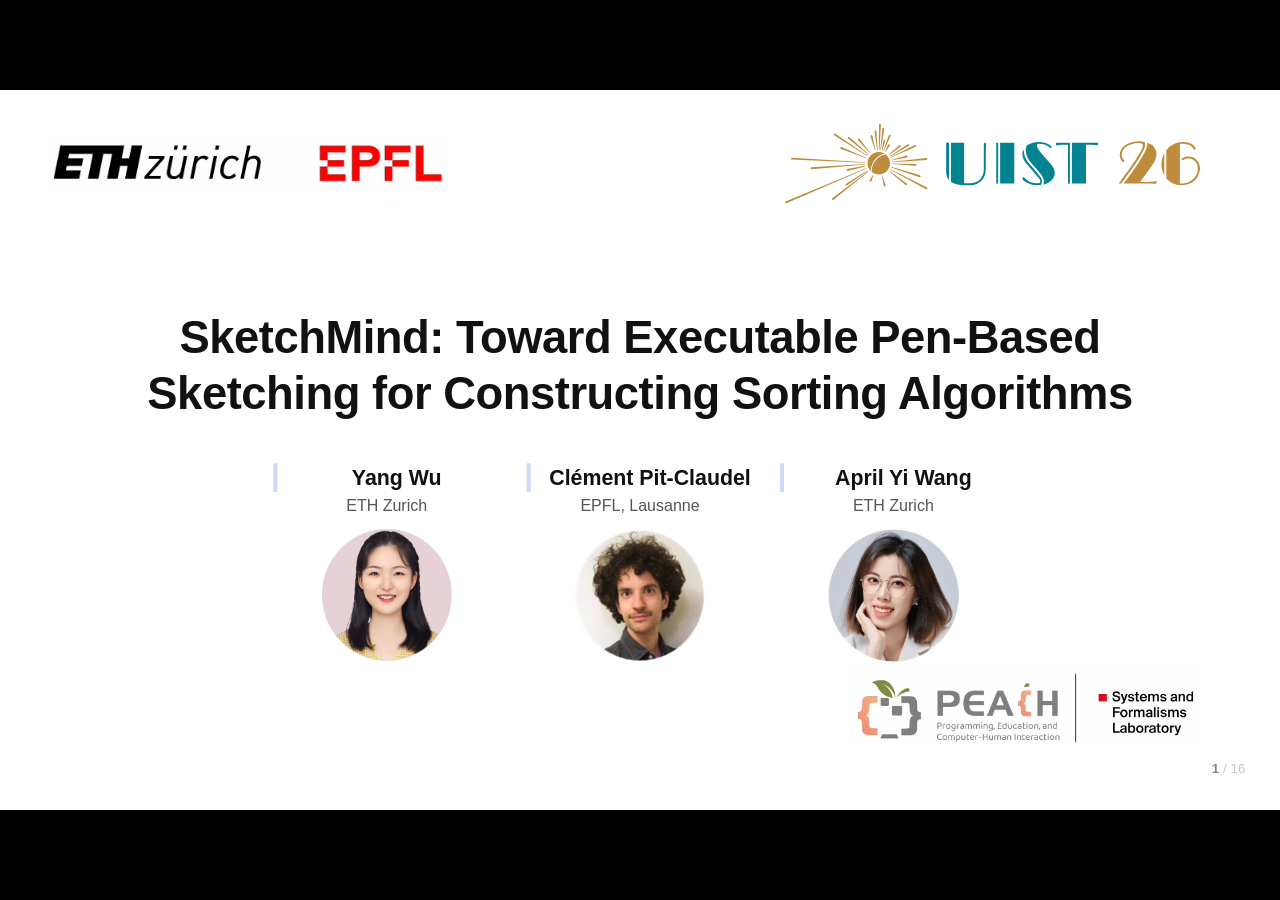
==== commit 872616f0: "Fix speaker isolation and prepare ten-minute SketchMind talk" ====
--- a/sketchmind/index.html
+++ b/sketchmind/index.html
@@ -1,11 +1,12 @@
 <!doctype html>
 <html lang="en">
 <head>
-<meta name="deck-version" content="2026-10-17 SketchMind">
+<meta name="deck-version" content="2026-10-18 SketchMind">
+<meta name="qa-minutes" content="2">
 <meta charset="utf-8">
 <meta name="viewport" content="width=device-width">
 <title>SketchMind · UIST 2026</title>
-<link rel="stylesheet" href="../css/deck.css?v=91">
+<link rel="stylesheet" href="../css/deck.css?v=95">
 <link rel="stylesheet" href="../css/demos.css?v=91">
 <link rel="stylesheet" href="css/sm.css?v=92">
 </head>
@@ -14,7 +15,7 @@
 
   <!-- ======================= OPENING ======================= -->
 
-  <section class="slide titlecard" data-title="Title" data-min="0.5">
+  <section class="slide titlecard" data-title="Title" data-min="0.35">
     <img class="lg-left" src="assets/logos-left.png" alt="ETH Zürich · EPFL">
     <img class="lg-uist" src="assets/uist26.svg" alt="UIST 2026">
     <h1>SketchMind: Toward Executable Pen-Based Sketching for Constructing Sorting Algorithms</h1>
@@ -25,12 +26,14 @@
     </div>
     <img class="lg-labs" src="assets/labs.png" alt="PEACH Lab · Systems and Formalisms Laboratory">
     <aside class="notes">
-      Hi everyone, I'm Yang Wu from ETH Zurich. This is joint work with Clément Pit-Claudel at EPFL and April Wang at ETH.
-      Today I'll talk about SketchMind, a system where you build a sorting algorithm by drawing on an execution trace with a pen.
-    </aside>
-  </section>
-
-  <section class="slide withsec" data-demo="vid-hand" data-segs="0,5.6,16.1,25.6,36.5,45.1,50.7" data-title="Tracing on paper" data-min="1.5">
+      // Slide 1. 10-minute talk + 2 min Q&A. Open directly.
+      Hello everyone. I'm Yang Wu from ETH Zurich.
+      I would like to thank my advisors, Clément Pit-Claudel and April Yi Wang, for their guidance and support.
+      Today, I will present our work, SketchMind: Toward Executable Pen-Based Sketching for Constructing Sorting Algorithms.
+    </aside>
+  </section>
+
+  <section class="slide withsec" data-demo="vid-hand" data-segs="0,5.6,16.1,25.6,36.5,45.1,50.7" data-title="Tracing on paper" data-min="1.0">
     <div class="sec"><b>01</b>Motivation</div>
     <h2>We often learn algorithms by tracing them on paper.</h2>
     <div class="vidslide">
@@ -40,18 +43,18 @@
       </div>
     </div>
     <aside class="notes">
-      // Six beats, one per part of the hand-drawn clip (the challenge labels are in the video).
-      When learning algorithms, we often begin with pen-and-paper tracing: manually simulating how data changes step by step.
-      [1] Let's follow Alice, a student learning Bubble Sort. She writes an input: 5, 2, 3, 4, 1.
-      [2] She compares 5 and 2, swaps them, rewrites the array, and continues with the next pair.
-      [3] Challenge 1, trace explosion: the page fills with rewritten arrays, and mistakes slip in, like this drawing error.
-      [4] To cope, she starts skipping steps.
-      [5] Challenge 2, the abstraction leap: she senses she is repeating the same actions, but the page is just rows of numbers without structure.
-      [6] Challenge 3, instance overfitting: after one pass the array may look sorted, so she concludes one pass is enough. That conclusion rests on a single example.
-    </aside>
-  </section>
-
-  <section class="slide withsec" data-demo="overview" data-title="SketchMind overview" data-min="2.5">
+      // Slide 2. Six beats, one per part of the hand-drawn clip.
+      When learning an algorithm, students often trace its execution on paper, recording the data and following each comparison and swap.
+      [1] Alice is learning Bubble Sort. She writes 5, 2, 3, 4, 1.
+      [2] She compares, swaps, and rewrites the whole array, again and again.
+      [3] Challenge one, trace explosion: the page fills up, and mistakes slip in.
+      [4] So she starts skipping steps.
+      [5] Challenge two, the abstraction leap: she's repeating herself, but nothing on the page says "loop."
+      [6] Challenge three, instance overfitting: after one pass this array looks sorted, so she decides one pass is enough.
+    </aside>
+  </section>
+
+  <section class="slide withsec" data-demo="overview" data-title="SketchMind overview" data-min="0.9">
     <div class="sec"><b>02</b>SketchMind</div>
     <h2>Supporting algorithmic reasoning through executable sketching</h2>
     <div class="overview">
@@ -59,18 +62,18 @@
       <div class="ovcap"></div>
     </div>
     <aside class="notes">
-      // Each framed panel plays its own animation of the original figure elements: hand and ink, then labels and system cards. Four beats advance to (b), (c), (d), then the green-arrow refinement.
-      In this context, we present SketchMind, which helps users externalize, execute, and check their understanding of a given algorithm.
-      [0] (a) Executable tracing. Each lower pane starts with only its array and a neutral toolbar: no active pen, action ink, hand, or trace cards. Alice selects Data, writes 3 1 7 4, and the array is recorded. Then, one pane at a time: select Compare, draw the underline, record is_bigger(3, 1); select Swap, draw the arc, record swap(3, 1); select Compare again, draw the next underline, record is_bigger(3, 7). Previous cards carry forward. The emphasis is that each drawn operation becomes a recorded trace step.
-      [1] (b) Reusable pens. She long-presses swap and drags it upward onto is_bigger; the system expands the merged compare_and_swap card below and gives her a new pen. She draws an underline with that pen, and 47 appears after the stroke finishes.
-      [2] (c) Multi-level trace views, bottom to top. The bottom value view is already fully visible. She taps index on its toolbar; only then do the middle index steps appear. She taps param in the middle toolbar; only then do the top parameter steps appear. The same trace is shown as values, a[0]/a[1], and a[i]/a[i+1].
-      [3] (d) Counterexamples. She taps Done; the middle input cards appear and the system changes 4 to 2. Only after that counterexample appears does the lower array 1 3 2 7 appear, followed by the replay trace and unsorted result.
-      [4] After (d), the repair: the green arrow goes back to the lower part of (b). She regroups the blue compare_and_swap cards into the green bubble_up pen, draws with the green pen, and records another bubble_up on [1, 3, 2]. This lower regrouping and green drawing remain masked during the earlier (b) explanation; the lower repair keeps a rectangular frame, while the green return arrow is unmasked without a frame.
-      Now let's go through the four features one by one, in the real system.
-    </aside>
-  </section>
-
-  <section class="slide withsec" data-demo="concept-a" data-build="3" data-title="Executable tracing" data-min="1">
+      // Slide 3. Four beats: (b), (c), (d), then the repair arrow.
+      SketchMind turns learners' sketches into executable plans, with four features.
+      (a) Executable tracing: every pen stroke runs an operation and becomes a trace step.
+      [1] (b) Reusable pens: merge steps into your own pen, like compare_and_swap.
+      [2] (c) Multi-level views: the same trace as values, positions, and parameters.
+      [3] (d) Counterexamples: when she's done, SketchMind finds an input where her plan fails.
+      [4] And she repairs it, turning her steps into a loop.
+      Let's see each one in the real system.
+    </aside>
+  </section>
+
+  <section class="slide withsec" data-demo="concept-a" data-build="3" data-title="Executable tracing" data-skip data-min="1">
     <div class="sec"><b>a</b>Executable tracing</div>
     <h2>Every pen stroke runs as an operation.</h2>
     <div class="cx cxa">
@@ -93,15 +96,15 @@
       </div>
     </div>
     <aside class="notes">
-      // Three beats, one per pen.
-      The first feature is executable tracing: each pen is an operation, and each stroke runs it.
-      [1] With the Data pen she writes 3 and 1, and it becomes data: the array [3, 1].
-      [2] With the Compare pen, a stroke under 3 and 1 runs is_bigger(3, 1): True.
-      [3] With the Swap pen, an arc over 3 and 1 runs swap(3, 1); the numbers actually move. Every stroke becomes a step in her trace.
-    </aside>
-  </section>
-
-  <section class="slide withsec" data-demo="rec-0-5" data-segs="1.19,6.8,9.57,14.69,20.69,29.17,34.93" data-title="Live · Executable tracing" data-min="1.5">
+      // Slide 4. Three beats, one per pen.
+      The first feature is executable tracing. Each pen is an operation, and each stroke runs it.
+      [1] With the Data pen, she writes 3 and 1, and the ink becomes data: the array 3, 1.
+      [2] With the Compare pen, a stroke under 3 and 1 runs is_bigger of 3 and 1. True.
+      [3] With the Swap pen, an arc over them runs swap, and the numbers actually move. Every stroke becomes a step in her trace.
+    </aside>
+  </section>
+
+  <section class="slide withsec" data-demo="rec-0-5" data-segs="1.19,6.8,9.57,14.69,20.69,29.17,34.93" data-title="Live · Executable tracing" data-min="0.75">
     <div class="sec"><b>a</b>Executable tracing</div>
     <h2>Demo: Alice traces Bubble Sort on [3, 1, 7, 4].</h2>
     <div class="vidslide wide">
@@ -117,17 +120,18 @@
       </div>
     </div>
     <aside class="notes">
-      // Five beats. This is a recording of the real SketchMind app driven by a script: every stroke went through its canvas as pointer input. Each beat plays one step.
-      Now in SketchMind. Alice starts again, with A = [3, 1, 7, 4].
-      [1] Alice sketches an array on the canvas, and the system recognizes it as an array.
-      [3] She selects the compare tool and marks two numbers. The result appears on the right-hand panel: 3 is greater than 1.
-      [4] She then uses the swap tool to exchange them. The numbers move; nothing is redrawn.
-      [5] She continues with 3 and 7, and 7 and 4. Any stroke shape works; what matters is which numbers it crosses.
-      [6] Swap 7 and 4: [1, 3, 4, 7]. SketchMind keeps a clear, replayable record of her reasoning. That addresses C1.
-    </aside>
-  </section>
-
-  <section class="slide withsec" data-demo="concept-b" data-build="3" data-title="Reusable pens" data-min="1">
+      // Slide 4. Six beats, one per caption. A recording of the real app.
+      First, executable tracing. Alice's array: 3, 1, 7, 4.
+      [1] She writes it with the Data pen…
+      [2] …and Scan turns the ink into an array.
+      [3] A Compare stroke under 3 and 1: is_bigger, true.
+      [4] A Swap stroke, and the numbers move. Nothing is redrawn.
+      [5] 3 and 7, 7 and 4. Users can draw free-form strokes to perform operations; only which numbers a stroke crosses matters.
+      [6] She ends with 1, 3, 4, 7. The system keeps a replayable record of her reasoning process, instead of pages of arrays.
+    </aside>
+  </section>
+
+  <section class="slide withsec" data-demo="concept-b" data-build="3" data-title="Reusable pens" data-skip data-min="1">
     <div class="sec"><b>b</b>Reusable pens</div>
     <h2>Merge steps into your own reusable pens.</h2>
     <div class="cx cxb">
@@ -163,16 +167,16 @@
       </div>
     </div>
     <aside class="notes">
-      // Three beats.
-      Building on this, SketchMind lets her merge steps into higher-level logic, conditionals or loops, and reuse them as new pens.
-      Her trace so far: is_bigger(3, 1) is True, then swap(3, 1).
-      [1] She drags the swap step onto the True branch of is_bigger. Her steps stay; the merge creates a block, compare_and_swap, and a new pen: Compare &amp; Swap.
-      [2] With the new pen, her steps on [3, 1, 2] are compare_and_swap(3, 1) and compare_and_swap(3, 2).
-      [3] She drags the second step onto the first: a loop, i from 0 to 1. That's a new block, bubble_up, and a Bubble up pen.
-    </aside>
-  </section>
-
-  <section class="slide withsec" data-demo="rec-5-6" data-segs="34.93,41.92" data-title="Live · Reusable pens" data-min="1">
+      // Slide 6. Three beats.
+      The second feature lets her turn steps into structure: merge them into conditionals or loops, and reuse the result as a new pen.
+      Her trace so far: is_bigger of 3 and 1 is true, then swap.
+      [1] She drags the swap onto the True branch of is_bigger. Her steps stay as they were; the merge creates a block, compare_and_swap, and gives her a new pen for it.
+      [2] With that pen, her steps on 3, 1, 2 become two compare_and_swaps.
+      [3] Then she drags the second one onto the first. That's a loop, i from 0 to 1: a new block, bubble_up, and a Bubble up pen.
+    </aside>
+  </section>
+
+  <section class="slide withsec" data-demo="rec-5-6" data-segs="34.93,41.92" data-title="Live · Reusable pens" data-min="0.5">
     <div class="sec"><b>b</b>Reusable pens</div>
     <h2>Demo: Alice merges compare and swap into a new pen.</h2>
     <div class="vidslide wide">
@@ -183,13 +187,13 @@
       </div>
     </div>
     <aside class="notes">
-      // One beat.
-      She returns to the trace. She notices that she often compares two elements and then swaps them…
-      [1] …so she drags the swap into the True branch of is_bigger. That is a conditional: compare_and_swap, and it becomes a reusable pen. The rest of the pass folds into the same blocks.
-    </aside>
-  </section>
-
-  <section class="slide withsec" data-demo="concept-c" data-build="2" data-title="Multi-level trace views" data-min="1">
+      // Slide 5. One beat.
+      Second, reusable pens. She keeps comparing, then swapping…
+      [1] …so she drags the swap into the True branch of is_bigger. That's a conditional, compare_and_swap, and it becomes a new pen.
+    </aside>
+  </section>
+
+  <section class="slide withsec" data-demo="concept-c" data-build="2" data-title="Multi-level trace views" data-skip data-min="1">
     <div class="sec"><b>c</b>Multi-level trace views</div>
     <h2>One trace, three levels of abstraction.</h2>
     <div class="cx cxc vc" data-add="1 v1;2 v2">
@@ -210,15 +214,15 @@
       <div class="q"><span class="vv"><i>What happened<small>the values she traced</small></i><i>Where it happened<small>adjacent positions</small></i><i>How it generalizes<small>a loop over i</small></i></span></div>
     </div>
     <aside class="notes">
-      // Two beats.
-      To support abstraction, SketchMind shows the same steps at three levels.
-      The value view: compare_and_swap(3, 1), then (3, 7), then (7, 4). What happened.
-      [1] The index view: a[0] and a[1], then a[1] and a[2]. Where it happened: always adjacent positions.
-      [2] The parameter view: a[i] and a[i+1], with i going from 0 to 2. How it generalizes: that's the loop.
-    </aside>
-  </section>
-
-  <section class="slide withsec" data-demo="rec-6-8" data-segs="41.92,44.31,46.69" data-title="Live · Trace views" data-min="0.75">
+      // Slide 8. Two beats.
+      The third feature supports the abstraction leap: the same steps, shown at three levels.
+      The value view: compare_and_swap of 3 and 1, then 3 and 7, then 7 and 4. That's what happened.
+      [1] The index view: a[0] and a[1], then a[1] and a[2]. That's where it happened, and it's always two neighbours.
+      [2] The parameter view: a[i] and a[i+1], for i from 0 to 2. That's how it generalizes, and it's exactly the loop.
+    </aside>
+  </section>
+
+  <section class="slide withsec" data-demo="rec-6-8" data-segs="41.92,44.31,46.69" data-title="Live · Trace views" data-min="0.4">
     <div class="sec"><b>c</b>Multi-level trace views</div>
     <h2>Demo: Alice views her trace as values, indices, and parameters.</h2>
     <div class="vidslide wide">
@@ -230,13 +234,14 @@
       </div>
     </div>
     <aside class="notes">
-      // Two beats.
-      [1] Alice switches from the concrete view to the index view to see positions in the array…
-      [2] …and then to the parameter view to see the pattern: a[i] and a[i+1].
-    </aside>
-  </section>
-
-  <section class="slide withsec" data-demo="concept-d" data-build="3" data-title="Counterexample generation" data-min="1">
+      // Slide 6. Two beats.
+      Third, the same trace at three levels.
+      [1] The index view shows positions, a[0] and a[1]…
+      [2] …and the parameter view shows the pattern: a[i] and a[i+1]. That's the loop.
+    </aside>
+  </section>
+
+  <section class="slide withsec" data-demo="concept-d" data-build="3" data-title="Counterexample generation" data-skip data-min="1">
     <div class="sec"><b>d</b>Counterexamples</div>
     <h2>SketchMind looks for an input where her plan fails.</h2>
     <div class="cx cxd2 n3">
@@ -255,15 +260,15 @@
       <div class="note n2 ci" data-in="3" data-delay="300">On the new input, more steps are required.<small>the comparison she skipped, 3 vs 2, now matters</small></div>
     </div>
     <aside class="notes">
-      // Three beats.
-      Her plan works on her example, [3, 1, 4]: compare and swap 3 and 1, and it ends sorted. When she says she's done, SketchMind searches for an input where it fails.
-      [1] It changes one value, 4 to 2: [3, 1, 2]. The same steps replay, and give [1, 3, 2]: not sorted.
-      [2] All of her previous steps are still valid: the compare decides the same way, True.
-      [3] And on the new input, more steps are required: the comparison she never made, 3 against 2, now matters. That is exactly what she has to add next.
-    </aside>
-  </section>
-
-  <section class="slide withsec" data-demo="rec-8-10" data-segs="46.69,50.47,58.5" data-title="Live · Counterexample" data-min="1">
+      // Slide 10. Three beats.
+      The fourth feature is counterexample generation. Take a small plan that works on her example, 3, 1, 4: compare and swap 3 and 1, and it ends sorted. When she says she's done, SketchMind looks for an input where it fails.
+      [1] It changes one value: 4 becomes 2. Her same steps replay on 3, 1, 2 and give 1, 3, 2. Not sorted.
+      [2] Notice that her steps are still valid: the compare decides the same way as before. True.
+      [3] But on the new input, something more is needed: the comparison she never made, 3 against 2, now matters. That's exactly what she has to add next.
+    </aside>
+  </section>
+
+  <section class="slide withsec" data-demo="rec-8-10" data-segs="46.69,50.47,58.5" data-title="Live · Counterexample" data-min="0.5">
     <div class="sec"><b>d</b>Counterexample generation</div>
     <h2>Demo: SketchMind finds an input where her plan fails.</h2>
     <div class="vidslide wide">
@@ -275,14 +280,14 @@
       </div>
     </div>
     <aside class="notes">
-      // Two beats. The SMT answer is Z3's real output, recorded from the app's solver endpoint.
-      Once the user clicks Done, the system checks the result. If the output appears correct but the logic is flawed, SketchMind generates a counterexample.
-      [1] When Alice clicks Done, the system proposes changing 4 to 2.
-      [2] Replaying her sketches on [3, 1, 7, 2] shows that the array is not sorted.
-    </aside>
-  </section>
-
-  <section class="slide withsec" data-demo="rec-10-14" data-segs="58.5,65.09,71.4,76.87,79.16" data-title="Live · Iterative refinement" data-min="1.25">
+      // Slide 7. Two beats. The suggestion is Z3's real output, recorded from the app.
+      Fourth, SketchMind provides counterexamples as feedback, to help learners identify and fix their plans. One pass gives 1, 3, 4, 7. Is she done?
+      [1] She clicks Done, and SketchMind suggests: change 4 to 2.
+      [2] Her own steps on 3, 1, 7, 2 end with 1, 3, 2, 7. Not sorted. One pass isn't enough.
+    </aside>
+  </section>
+
+  <section class="slide withsec" data-demo="rec-10-14" data-segs="58.5,65.09,71.4,76.87,79.16" data-title="Live · Iterative refinement" data-min="0.6">
     <div class="sec"><b>d</b>Iterative refinement</div>
     <h2>Demo: Alice fixes her plan with a Bubble up loop.</h2>
     <div class="vidslide wide">
@@ -296,15 +301,16 @@
       </div>
     </div>
     <aside class="notes">
-      // Four beats.
-      [1] She wraps the first pass into a loop: bubble_up, for i from 0 to 2. It becomes a Bubble up pen.
-      [2] She applies it to the remaining rounds: first [1, 3, 2]…
-      [3] …then [1, 2].
-      [4] Now, when she clicks Done, the solver finds no counterexample: the algorithm is verified.
-    </aside>
-  </section>
-
-  <section class="slide withsec" data-demo="concept-smt" data-build="21" data-title="How: SMT search" data-min="2">
+      // Slide 8. Four beats.
+      So she fixes it.
+      [1] She merges her three steps into a loop, bubble_up, and gets a Bubble up pen.
+      [2] She applies it to the next round…
+      [3] …and the next.
+      [4] Done again: no counterexample. Her algorithm is verified.
+    </aside>
+  </section>
+
+  <section class="slide withsec" data-demo="concept-smt" data-build="21" data-title="How: SMT search" data-min="1.5">
     <div class="sec"><b>d</b>Counterexample generation</div>
     <h2>How SketchMind finds the counterexample.</h2>
     <div class="cx smt5">
@@ -372,33 +378,33 @@
       </div>
     </div>
     <aside class="notes">
-      // 21 clicks. For an audience new to SMT.
-      An SMT solver takes facts about unknown numbers and finds numbers that make all of them true, or proves there are none. The facts come from the ground truth. On the left is her plan: three compare_and_swap steps, one pass. We call her input 3, 1, 7, 4: a0, a1, a2, a3.
-      [1] Next to it, naive Bubble Sort on the same example: every pass. Her plan has nothing for passes 2 and 3.
-      [2] Each step gives a fact. Compare 3 and 1: swap, so a0 > a1.
-      [3] 3 and 7, no swap: a0 ≤ a2.
-      [4] 7 and 4, swap: a2 > a3.
-      [5] Pass 2 compares 1 and 3. The 1 started as a1, the 3 as a0: a1 ≤ a0.
-      [6] Then 3 and 4, which started as a0 and a3: a0 ≤ a3.
-      [7] Pass 3 compares 1 and 3 again: a1 ≤ a0.
-      [8] Her plan does pass 1, so we keep those three facts: on the new input her steps behave as before.
-      [9] She skips passes 2 and 3, so we flip their facts, to ask for an input where Bubble Sort does a step she doesn't. Flip a1 ≤ a0…
-      [10] …flip a0 ≤ a3…
-      [11] …and the pass-3 one.
-      [12] a1 > a0 clashes with the kept a0 > a1: impossible.
-      [13] Same for pass 3.
-      [14] Only a0 > a3 works: on the new input Bubble Sort must go through pass 2 and swap at compare_and_swap(1,2), and pass 2 is exactly what her plan is missing.
-      [15] Here is the question in SMT-LIB, the solver's language. Declare four unknown integers, between 1 and 99, all different, and assert the three kept facts plus the flipped one, a0 > a3.
-      [16] Then the goals, in order: change as few of her values as possible; then the smallest total change, the L1 distance; then the smaller numbers.
-      [17] check-sat asks: is there any solution?
-      [18] Her own input can't work, since it breaks the flipped fact, so at least one value must change. With one change, three inputs satisfy every fact: [3, 1, 7, 2], [5, 1, 7, 4] and [6, 1, 7, 4].
-      [19] The next goal, L1 distance, drops [6, 1, 7, 4]: it moved 3, the others moved 2.
-      [20] Those two are equally close, so the last goal decides: the smaller sum wins, [3, 1, 7, 2]. The solver answers sat.
-      [21] Watch her three steps on it. Compare 3 and 1: swap. 3 and 7: no swap. 7 and 2: swap. She ends with 1, 3, 2, 7: the 3 and the 2 are out of order, not sorted. That's the counterexample from the demo.
-    </aside>
-  </section>
-
-  <section class="slide withsec" data-demo="concept-arch" data-build="3" data-title="Architecture" data-min="0.75">
+      // Slide 9. Twenty-one beats; keep each line short. For an audience new to SMT.
+      How is that counterexample found? An SMT solver finds numbers that satisfy a set of facts, or proves none exist. Her input is a0 to a3.
+      [1] We run naive Bubble Sort next to her plan. She is missing passes 2 and 3.
+      [2] Each step gives a fact: a0 > a1…
+      [3] …a0 ≤ a2…
+      [4] …a2 > a3.
+      [5] Pass 2: a1 ≤ a0…
+      [6] …and a0 ≤ a3.
+      [7] Pass 3: a1 ≤ a0.
+      [8] She does pass 1, so we keep those facts.
+      [9] For the passes she skips, we flip facts…
+      [10] …one by one…
+      [11] …to ask for an input where Bubble Sort does a step she doesn't.
+      [12] This flip clashes with a kept fact.
+      [13] So does this one.
+      [14] Only a0 > a3 works: pass 2 must swap, and pass 2 is what she's missing.
+      [15] In the solver's language: four unknowns and these facts.
+      [16] Goals: fewest changes, then smallest L1 distance, then smaller numbers.
+      [17] Check.
+      [18] One change gives three candidates.
+      [19] L1 drops one.
+      [20] The smaller sum wins: 3, 1, 7, 2.
+      [21] Her steps on it: not sorted. That's the counterexample.
+    </aside>
+  </section>
+
+  <section class="slide withsec" data-demo="concept-arch" data-build="3" data-title="Architecture" data-skip data-min="0.75">
     <div class="sec"><b>03</b>Implementation</div>
     <h2>Three layers, one loop.</h2>
     <div class="cx archf">
@@ -451,15 +457,16 @@
       </svg>
     </div>
     <aside class="notes">
-      // Three beats.
-      Briefly, the implementation: three layers in one loop. The sketch layer turns handwriting into an array and strokes into operations; Gemini recognizes the digits, and what counts is which elements a stroke crosses, not its shape.
+      // Slide 14. Three beats.
+      Briefly, the implementation: three layers in one loop.
+      The sketch layer turns handwriting into an array and strokes into operations. Gemini recognizes the digits; for a stroke, what counts is which elements it crosses, not its shape.
       [1] The execution engine keeps a versioned sequence of steps and replays them, with her own ink.
       [2] The symbolic engine compiles her trace to SMT-LIB and checks it with Z3.
-      [3] If her plan is correct, she's done. If not, it generates a counterexample, which comes back as a new instance she replays on her sketch.
-    </aside>
-  </section>
-
-  <section class="slide withsec" data-demo="vid-pancake" data-segs="0,11.1,20.7,27.1,40" data-title="Demo · Pancake Sort" data-min="1.5">
+      [3] If her plan is correct, she's done. If not, the counterexample comes back as a new instance, and she replays her sketch on it.
+    </aside>
+  </section>
+
+  <section class="slide withsec" data-demo="vid-pancake" data-segs="0,11.1,20.7,27.1,40" data-title="Demo · Pancake Sort" data-min="0.6">
     <div class="sec"><b>04</b>Beyond Bubble Sort</div>
     <h2>Demo: Alice sketches Pancake Sort with new pens.</h2>
     <div class="vidslide wide">
@@ -473,16 +480,16 @@
       </div>
     </div>
     <aside class="notes">
-      // Four beats; recording sped up 1.25×.
-      More generally, SketchMind can be extended to other algorithms by defining customized primitives.
-      [1] For example, we explore Pancake Sort using primitives such as findMax, which locates the maximum element, and flip, which reverses a range.
-      [2] As with Bubble Sort, the learner merges these steps into reusable pens.
-      [3] Applying them round by round sorts the stack.
-      [4] Finally the rounds become one pancake_sort procedure, and the check passes.
-    </aside>
-  </section>
-
-  <section class="slide withsec" data-demo="concept-study" data-build="3" data-title="Study" data-min="1">
+      // Slide 10. Four beats; recording sped up 1.25×.
+      Other algorithms come in through new primitives.
+      [1] For Pancake Sort: find_max and flip.
+      [2] She merges them into pens.
+      [3] Applies them round by round…
+      [4] …and merges the rounds into pancake_sort. Verified.
+    </aside>
+  </section>
+
+  <section class="slide withsec" data-demo="concept-study" data-build="3" data-title="Study" data-min="0.5">
     <div class="sec"><b>05</b>Preliminary user study</div>
     <h2>A preliminary study with learners and instructors.</h2>
     <div class="cx studyf">
@@ -539,15 +546,15 @@
       </svg>
     </div>
     <aside class="notes">
-      // Three beats.
-      We ran a preliminary study with 20 participants: 15 learners, who knew Bubble Sort but not Pancake Sort, and 5 instructors. In person, on an iPad with a pencil, about an hour.
-      [1] Familiarization, with Bubble Sort: an algorithm video, then tracing it with pen and paper, then with SketchMind.
-      [2] Exploration, with Pancake Sort, which nobody knew: the same three steps, then post-task questions.
-      [3] Finally a usability survey and a semi-structured interview. We analysed UMUX-Lite, NASA-TLX and the feature ratings quantitatively, and the sessions qualitatively for patterns of regulation.
-    </aside>
-  </section>
-
-  <section class="slide withsec" data-title="Ratings" data-min="1.5">
+      // Slide 11. Three beats.
+      We ran a preliminary study with 15 learners and 5 instructors, about an hour each.
+      [1] Bubble Sort to get familiar, on paper and in SketchMind…
+      [2] …then Pancake Sort, which nobody knew…
+      [3] …then a survey and an interview.
+    </aside>
+  </section>
+
+  <section class="slide withsec" data-title="Ratings" data-min="0.5">
     <div class="sec"><b>05</b>Results</div>
     <h2>Feature ratings <span class="sub">7-point Likert, N = 20, self-reported</span></h2>
     <div class="res3">
@@ -580,15 +587,14 @@
       </div>
     </div>
     <aside class="notes">
-      // Two beats. Keep it factual: these are self-reported ratings from a small, mostly local sample.
-      All four features were rated in the agreement range. Counterexamples had the highest mean, 6.15; reusable pens 6.0; executable tracing 5.6. Multi-level views had the lowest mean and the widest spread, 3 to 7: some participants used them right away, others needed time to adapt.
-      UMUX-Lite was 83.75, standard deviation 11.3.
-      [1] Workload was moderate to high: mental demand 4.8 and effort 4.6, both with a median of 5.
-      [2] All 20 answered the Pancake Sort post-task questions correctly. That's a descriptive outcome: there was no control condition, so we make no claim about learning gains.
-    </aside>
-  </section>
-
-  <section class="slide withsec" data-title="What participants said" data-min="2">
+      // Slide 12. Two beats. Self-reported, small sample: keep it factual.
+      All four features were rated positively; counterexamples highest, 6.15. Multi-level views had the widest spread. UMUX-Lite was 83.75.
+      [1] Workload was moderate to high.
+      [2] All 20 answered the Pancake Sort questions correctly. That's descriptive: no control group.
+    </aside>
+  </section>
+
+  <section class="slide withsec" data-title="What participants said" data-min="0.6">
     <div class="sec"><b>05</b>Results</div>
     <h2>What participants told us.</h2>
     <div class="themes">
@@ -630,15 +636,15 @@
       </div>
     </div>
     <aside class="notes">
-      // Three beats: one theme per feature, from Section 6.3 of the paper.
-      What did participants say about each feature? Executable tracing: less tracing in your head. P7 said without the animation they could not have understood the algorithm, and P9 no longer had to flip the array in their mind.
-      [1] Reusable pens: participants described a pen as a function. P4 and P7 called it "a function" that can be used directly or defined; P13 noticed that merging produces behavior similar to an if-else.
-      [2] Multi-level views were the most mixed. For P8 they turned an instantiated exercise into an abstract learning experience; P10 found values most intuitive and the parameter view "more like coding."
-      [3] Counterexamples expose the step you missed. P11's Bubble Sort trace worked on [3, 1, 4, 2], but SketchMind showed [3, 2, 4, 1], and P11 found the missing final comparison. P12 said without it they would have believed two rounds were enough; P5 said it encourages you to think in the opposite direction.
-    </aside>
-  </section>
-
-  <section class="slide withsec inst2" data-title="Instructors" data-min="1.5">
+      // Slide 13. Three beats. Quotes are verbatim (paper, Section 6.3).
+      What did participants say? Tracing took the work out of their heads: P9 no longer had to "figure out how to flip the array in my mind."
+      [1] Pens felt like functions: "a function" that can be "used directly" or "defined."
+      [2] Views were mixed: values felt intuitive, the parameter view "more like coding."
+      [3] And counterexamples exposed missing steps: otherwise P12 might have believed "all two rounds would be fine."
+    </aside>
+  </section>
+
+  <section class="slide withsec inst2" data-title="Instructors" data-min="0.5">
     <div class="sec"><b>05</b>Instructor interviews</div>
     <h2>What instructors told us.</h2>
     <div class="ig">
@@ -665,16 +671,16 @@
       </div>
     </div>
     <aside class="notes">
-      // Four beats, following Section 6.4 of the paper.
-      We also interviewed five instructors. First, the role in teaching contexts, where perspectives varied. E4 sees it as a verification practice medium: establish the invariants first, then use the tool for checking, replay, and error localization.
-      [1] E3 wanted it live in class, to "call kids up" and draw together, but noted that without prompted tasks many learners may stop after one success.
-      [2] E1 and E2 preferred self-paced homework: learners gain more by doing than by passively watching, so class time is for a brief setup and a demo.
-      [3] Support across learning stages: instructors saw it as particularly suitable for novices. E5 called it "very good for introductory learning"; E4 said doing it yourself helps more than watching; E2 mentioned seeing numbers move, and E3 seeing the inner working of the algorithm. E2 also said it shifts learners from "this array" to "arrays in general."
-      [4] Transfer: E1 and E3 said composing pens makes repetition and generalization visible in ways static paper rarely does, and E2 saw schemas that can later transfer to pseudocode or code.
-    </aside>
-  </section>
-
-  <section class="slide withsec disc2" data-title="Discussion" data-min="2">
+      // Slide 14. Four beats (paper, Section 6.4).
+      Instructors disagreed on where it fits: lecture then verify…
+      [1] …live in class…
+      [2] …or self-paced homework.
+      [3] But they saw it as suited to novices: "very good for introductory learning."
+      [4] And as a bridge toward code: pens show repetition in ways "static paper rarely does."
+    </aside>
+  </section>
+
+  <section class="slide withsec disc2" data-title="Discussion" data-min="0.6">
     <div class="sec"><b>06</b>Discussion</div>
     <h2>Discussion</h2>
     <div class="dg">
@@ -693,24 +699,23 @@
           <img src="assets/abstract-pen.gif" alt="SketchMind beta: four bubbles drawn with the Abstract pen, each given a value right after drawing (3, 1, 4, 2), become the array [3, 1, 4, 2]"></div></div>
     </div>
     <aside class="notes">
-      // Three beats.
-      A few things from the discussion that I find interesting.
-      First, the nearest counterexample is not always the clearest one. The solver minimizes the change to her example, but mathematical minimality does not have to match pedagogical clarity. Instructors also asked for more local cues, like highlighting one operation group, without giving away the answer.
-      [1] Sketch first, code later: participants suggested combining it with platforms like LeetCode, validating the logic as a sketch before writing code.
-      [2] Generality: Pancake Sort reused the trace, replay, composition, and validation pipeline, but needed range selection, find-max and flip. Dijkstra would need a graph, distance labels, visited marks, and pens like RelaxEdge, MarkVisited, ExtractMin, plus new SMT predicates. The animation is a possible design: ExtractMin takes the closest unvisited node, MarkVisited marks it, RelaxEdge updates a neighbour's distance; here A drops from 4 to 3 and T from 6 to 4, giving the path S, B, A, T.
-      [3] And learners already bring a rich visual language: one participant drew real bubbles and used their size as the value. Could the system read that? We're trying this in a beta, the Abstract pen: draw any object, then give it a value. Here four bubbles become the array 3, 1, 4, 2, ready to compare and swap.
-    </aside>
-  </section>
-
-  <section class="slide end2" data-title="Thank you" data-min="0.5">
+      // Slide 15. Three beats.
+      Four open questions. Is the nearest counterexample the clearest one?
+      [1] Can sketching come before code, in a staged pipeline?
+      [2] What would Dijkstra need? New pens, like ExtractMin and RelaxEdge. This is a possible design.
+      [3] And learners draw bubbles, bars, circles. Can SketchMind support that expressiveness? A beta Abstract pen, newer than the study, is one step.
+    </aside>
+  </section>
+
+  <section class="slide end2" data-title="Thank you" data-min="0.2">
     <h2>Supporting Algorithmic Reasoning through Executable Sketching</h2>
     <div class="ovwrap"><img class="ovimg" src="assets/overview-updated.png" alt="SketchMind overview">
       <div class="try"><div class="tt">Try our tool</div><img src="assets/qr-tool.png" alt="QR code: sketchmind.peachhub-cntr1.inf.ethz.ch"><div class="tb">Ideally on a laptop/iPad</div></div></div>
     <div class="caps"><div>Executable Tracing</div><div>Reusable Pens</div><div>Multi-level Trace Views</div><div>Counterexample Generation</div></div>
     <div class="foot2"><span class="ty">Thank you!</span><span class="link">More in the paper · <a href="https://peachlab.inf.ethz.ch/projects/sketchmind/" target="_blank" rel="noopener">peachlab.inf.ethz.ch/projects/sketchmind</a></span></div>
     <aside class="notes">
-      Supporting algorithmic reasoning through executable sketching: strokes execute, steps become pens, views move from values to parameters, and counterexamples show where the reasoning stops generalizing.
-      For more details about SketchMind, please refer to our paper. Thank you, and I'm happy to take questions.
+      // Slide 16. Close; the QR code opens the tool.
+      Strokes execute, steps become pens, and counterexamples help learners identify and fix their plans. You can find more features in our paper, and try the tool with the QR code. Thank you!
     </aside>
   </section>
 
@@ -721,10 +726,10 @@
   <div id="toc"></div>
 </div>
 
-<script src="../js/deck.js?v=91"></script>
+<script src="../js/deck.js?v=94"></script>
 <script src="js/sm-video.js?v=91"></script>
 <script src="js/sm-overview.js?v=91"></script>
 <script src="js/sm-concept.js?v=91"></script>
-<script src="js/sm-nav.js?v=91"></script>
+<script src="js/sm-nav.js?v=95"></script>
 </body>
 </html>
--- a/css/deck.css
+++ b/css/deck.css
@@ -38,6 +38,7 @@
 section.slide.center.active { display: flex; flex-direction: column; justify-content: center; align-items: flex-start; }
 
 section.slide aside.notes { display: none; }
+section.slide[data-skip] { display: none !important; }   /* left out of the talk; remove data-skip to bring it back */
 
 h1 { font-size: 96px; font-weight: 700; letter-spacing: -0.02em; line-height: 1.05; margin: 0 0 24px; }
 h2 { font-size: 64px; font-weight: 700; letter-spacing: -0.015em; line-height: 1.1; margin: 0 0 32px; }
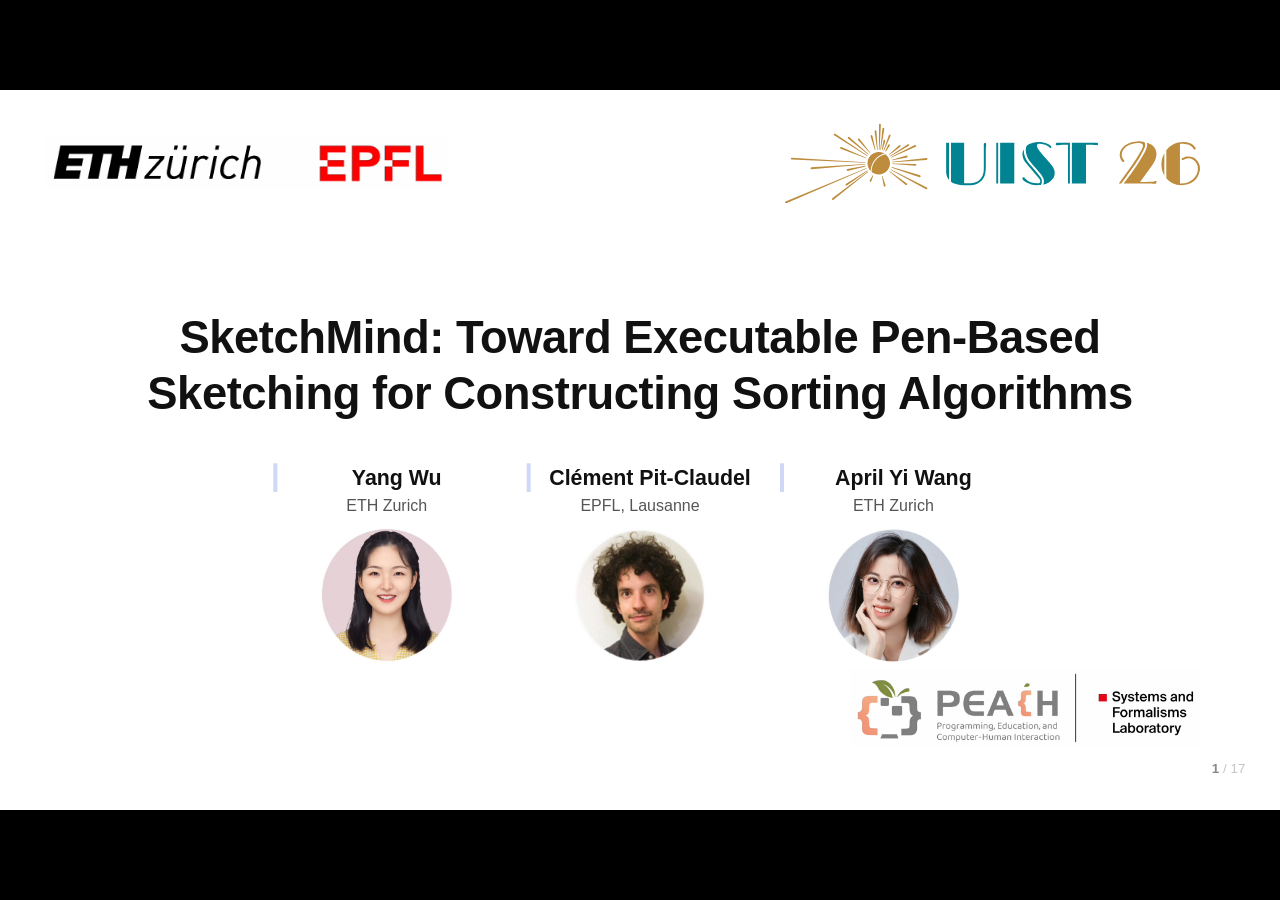
==== commit 059f9443: "Revise SketchMind talk after advisor feedback - Demo slides: larger video with one caption line unde" ====
--- a/sketchmind/index.html
+++ b/sketchmind/index.html
@@ -8,14 +8,14 @@
 <title>SketchMind · UIST 2026</title>
 <link rel="stylesheet" href="../css/deck.css?v=95">
 <link rel="stylesheet" href="../css/demos.css?v=91">
-<link rel="stylesheet" href="css/sm.css?v=92">
+<link rel="stylesheet" href="css/sm.css?v=148">
 </head>
 <body>
 <div id="stage">
 
   <!-- ======================= OPENING ======================= -->
 
-  <section class="slide titlecard" data-title="Title" data-min="0.35">
+  <section class="slide titlecard" data-title="Title" data-min="0.3">
     <img class="lg-left" src="assets/logos-left.png" alt="ETH Zürich · EPFL">
     <img class="lg-uist" src="assets/uist26.svg" alt="UIST 2026">
     <h1>SketchMind: Toward Executable Pen-Based Sketching for Constructing Sorting Algorithms</h1>
@@ -26,35 +26,33 @@
     </div>
     <img class="lg-labs" src="assets/labs.png" alt="PEACH Lab · Systems and Formalisms Laboratory">
     <aside class="notes">
-      // Slide 1. 10-minute talk + 2 min Q&A. Open directly.
-      Hello everyone. I'm Yang Wu from ETH Zurich.
-      I would like to thank my advisors, Clément Pit-Claudel and April Yi Wang, for their guidance and support.
-      Today, I will present our work, SketchMind: Toward Executable Pen-Based Sketching for Constructing Sorting Algorithms.
-    </aside>
-  </section>
-
-  <section class="slide withsec" data-demo="vid-hand" data-segs="0,5.6,16.1,25.6,36.5,45.1,50.7" data-title="Tracing on paper" data-min="1.0">
+      // 20 s. Open directly.
+      Hello everyone. I'm Yang Wu from ETH Zurich. This is joint work with my advisors, Clément and April, and I'd like to thank them for their guidance and support.
+      Today I'll present SketchMind: executable pen-based sketching for constructing sorting algorithms.
+    </aside>
+  </section>
+
+  <section class="slide withsec" data-demo="vid-hand" data-segs="0,16.8,25.6,36.5,45.1,50.7" data-title="Tracing on paper" data-min="0.9">
     <div class="sec"><b>01</b>Motivation</div>
     <h2>We often learn algorithms by tracing them on paper.</h2>
     <div class="vidslide">
-      <div class="vwrap"><video src="media/hand-intro.mp4" muted playsinline preload="auto"></video></div>
+      <div class="vwrap"><video src="media/hand-intro.mp4?v=fade-20261020" muted playsinline preload="auto"></video></div>
       <div class="side">
         <div class="who">Alice learns Bubble Sort</div>
       </div>
     </div>
     <aside class="notes">
-      // Slide 2. Six beats, one per part of the hand-drawn clip.
-      When learning an algorithm, students often trace its execution on paper, recording the data and following each comparison and swap.
-      [1] Alice is learning Bubble Sort. She writes 5, 2, 3, 4, 1.
-      [2] She compares, swaps, and rewrites the whole array, again and again.
-      [3] Challenge one, trace explosion: the page fills up, and mistakes slip in.
-      [4] So she starts skipping steps.
-      [5] Challenge two, the abstraction leap: she's repeating herself, but nothing on the page says "loop."
-      [6] Challenge three, instance overfitting: after one pass this array looks sorted, so she decides one pass is enough.
-    </aside>
-  </section>
-
-  <section class="slide withsec" data-demo="overview" data-title="SketchMind overview" data-min="0.9">
+      // ~55 s. Five beats. The opening plays continuously through the tablet transition and pauses once Challenge 1 is visible.
+      When students learn an algorithm, they often trace it by hand. Let me show you what that looks like.
+      [1] Alice is learning Bubble Sort. She writes 5, 2, 3, 4, 1. She compares two numbers, swaps them, and rewrites the whole array. Again, and again. The page fills up quickly. This is the first challenge: trace explosion. (pause)
+      [2] Mistakes slip in as she keeps tracing.
+      [3] To save effort, she starts skipping steps.
+      [4] She keeps repeating the same compare and swap, but nothing on the page says "loop". That is the second challenge: the abstraction leap.
+      [5] After one pass, this array looks sorted, so she decides one pass is enough. The third challenge: overfitting to one example.
+    </aside>
+  </section>
+
+  <section class="slide withsec" data-demo="overview" data-title="SketchMind overview" data-min="0.7">
     <div class="sec"><b>02</b>SketchMind</div>
     <h2>Supporting algorithmic reasoning through executable sketching</h2>
     <div class="overview">
@@ -62,14 +60,12 @@
       <div class="ovcap"></div>
     </div>
     <aside class="notes">
-      // Slide 3. Four beats: (b), (c), (d), then the repair arrow.
-      SketchMind turns learners' sketches into executable plans, with four features.
-      (a) Executable tracing: every pen stroke runs an operation and becomes a trace step.
-      [1] (b) Reusable pens: merge steps into your own pen, like compare_and_swap.
-      [2] (c) Multi-level views: the same trace as values, positions, and parameters.
-      [3] (d) Counterexamples: when she's done, SketchMind finds an input where her plan fails.
-      [4] And she repairs it, turning her steps into a loop.
-      Let's see each one in the real system.
+      // ~40 s. Four beats. Tell it as stages: build, get support, get feedback, refine.
+      SketchMind supports each stage of this process. First, she builds the algorithm by sketching. With executable tracing, every pen stroke runs an operation and becomes a step.
+      [1] When steps repeat, she merges them into her own reusable pen.
+      [2] Multi-level trace views show the same steps as values, as positions, and as a general pattern.
+      [3] When she thinks she is done, SketchMind gives feedback: a counterexample, an input where her plan fails.
+      [4] And she refines her plan, turning her steps into a loop. Let's see this in the system.
     </aside>
   </section>
 
@@ -104,7 +100,7 @@
     </aside>
   </section>
 
-  <section class="slide withsec" data-demo="rec-0-5" data-segs="1.19,6.8,9.57,14.69,20.69,29.17,34.93" data-title="Live · Executable tracing" data-min="0.75">
+  <section class="slide withsec" data-demo="rec-0-5" data-segs="1.19,6.8,9.57,14.69,20.69,29.17,34.93" data-title="Live · Executable tracing" data-min="0.7">
     <div class="sec"><b>a</b>Executable tracing</div>
     <h2>Demo: Alice traces Bubble Sort on [3, 1, 7, 4].</h2>
     <div class="vidslide wide">
@@ -120,14 +116,14 @@
       </div>
     </div>
     <aside class="notes">
-      // Slide 4. Six beats, one per caption. A recording of the real app.
-      First, executable tracing. Alice's array: 3, 1, 7, 4.
-      [1] She writes it with the Data pen…
-      [2] …and Scan turns the ink into an array.
-      [3] A Compare stroke under 3 and 1: is_bigger, true.
-      [4] A Swap stroke, and the numbers move. Nothing is redrawn.
-      [5] 3 and 7, 7 and 4. Users can draw free-form strokes to perform operations; only which numbers a stroke crosses matters.
-      [6] She ends with 1, 3, 4, 7. The system keeps a replayable record of her reasoning process, instead of pages of arrays.
+      // ~40 s. Six beats, one per caption. Recording of the real app.
+      Here is Alice in SketchMind, with the array 3, 1, 7, 4.
+      [1] With the Data pen, she writes the numbers.
+      [2] She taps Scan, and the ink becomes an array.
+      [3] With the Compare pen, she draws a stroke under 3 and 1. It runs: is 3 bigger than 1? True.
+      [4] With the Swap pen, she draws an arc, and the numbers actually move. Nothing is redrawn.
+      [5] She compares 3 and 7, false, then 7 and 4, true. Only which numbers a stroke crosses matters.
+      [6] She swaps 7 and 4 and gets 1, 3, 4, 7. Every stroke is saved as a step she can replay.
     </aside>
   </section>
 
@@ -176,20 +172,20 @@
     </aside>
   </section>
 
-  <section class="slide withsec" data-demo="rec-5-6" data-segs="34.93,41.92" data-title="Live · Reusable pens" data-min="0.5">
+  <section class="slide withsec" data-demo="rec-5-6" data-segs="34.93,41.92" data-title="Live · Reusable pens" data-min="0.4">
     <div class="sec"><b>b</b>Reusable pens</div>
     <h2>Demo: Alice merges compare and swap into a new pen.</h2>
     <div class="vidslide wide">
       <div class="vwrap"><video src="media/live-bubble.mp4" muted playsinline preload="auto"></video></div>
       <div class="side">
         <p class="cap" data-beat="0">Back to her steps: compare, swap, compare, compare, swap.</p>
-        <p class="cap" data-beat="1">Drop <b class="pc-swp">swap</b> into the <i>True</i> branch of <b class="pc-cmp">is_bigger</b> → a <b class="pc-user">Compare &amp; Swap</b> pen; the whole pass folds into compare_and_swap blocks.</p>
-      </div>
-    </div>
-    <aside class="notes">
-      // Slide 5. One beat.
-      Second, reusable pens. She keeps comparing, then swapping…
-      [1] …so she drags the swap into the True branch of is_bigger. That's a conditional, compare_and_swap, and it becomes a new pen.
+        <p class="cap" data-beat="1">Drop <b class="pc-swp">swap</b> into the <i>True</i> branch of <b class="pc-cmp">is_bigger</b> → a new <b class="pc-user">Compare &amp; Swap</b> pen.</p>
+      </div>
+    </div>
+    <aside class="notes">
+      // ~25 s. One beat.
+      After a while, she notices a pattern: she always compares, and then swaps.
+      [1] So she drags the swap into the True branch of the compare. That gives her a new pen, Compare and Swap, and her whole pass becomes compare-and-swap steps.
     </aside>
   </section>
 
@@ -222,7 +218,7 @@
     </aside>
   </section>
 
-  <section class="slide withsec" data-demo="rec-6-8" data-segs="41.92,44.31,46.69" data-title="Live · Trace views" data-min="0.4">
+  <section class="slide withsec" data-demo="rec-6-8" data-segs="41.92,44.31,46.69" data-title="Live · Trace views" data-min="0.35">
     <div class="sec"><b>c</b>Multi-level trace views</div>
     <h2>Demo: Alice views her trace as values, indices, and parameters.</h2>
     <div class="vidslide wide">
@@ -234,42 +230,15 @@
       </div>
     </div>
     <aside class="notes">
-      // Slide 6. Two beats.
-      Third, the same trace at three levels.
-      [1] The index view shows positions, a[0] and a[1]…
-      [2] …and the parameter view shows the pattern: a[i] and a[i+1]. That's the loop.
-    </aside>
-  </section>
-
-  <section class="slide withsec" data-demo="concept-d" data-build="3" data-title="Counterexample generation" data-skip data-min="1">
+      // ~20 s. Two beats.
+      The same steps can be viewed at three levels. The value view shows what happened: compare and swap 3 and 1.
+      [1] The index view shows where it happened: positions 0 and 1.
+      [2] The parameter view shows the pattern: a of i, and a of i plus 1. That is the loop she could not write on paper.
+    </aside>
+  </section>
+
+  <section class="slide withsec" data-demo="rec-8-10" data-segs="46.69,50.47,58.5" data-title="Live · Counterexample" data-min="0.45">
     <div class="sec"><b>d</b>Counterexamples</div>
-    <h2>SketchMind looks for an input where her plan fails.</h2>
-    <div class="cx cxd2 n3">
-      <div class="band ci" data-in="2"></div><div class="band band2 ci" data-in="3"></div>
-      <div class="hdr c1" style="grid-row:1"><div class="thumb"><span class="hw sm drawn" data-digits="314"></span><span class="badge ok">✓</span></div>her example</div>
-      <div class="hdr c2 ci" style="grid-row:1" data-in="1"><div class="thumb ce"><span class="digs"><span class="hw sm drawn" data-digits="31"></span><span class="hw sm bad" data-digits="2" data-in="1" data-delay="500"></span></span><span class="badge no">!</span></div>counterexample</div>
-      <div class="card data c1" style="grid-row:2">[3, 1, 4]</div>
-      <div class="card cmp c1" style="grid-row:3">is_bigger(3, 1) <span class="tf t">True</span></div>
-      <div class="card swp c1" style="grid-row:4">swap(3, 1)</div>
-      <div class="card res c1" style="grid-row:5">[1, 3, 4] <span class="tag" style="color:#2b8a3e;background:#eefaf1">sorted</span></div>
-      <div class="card data c2 ci" style="grid-row:2" data-in="1" data-delay="150">[3, 1, <b class="chg">2</b>]</div>
-      <div class="card cmp c2 ci" style="grid-row:3" data-in="1" data-delay="300">is_bigger(3, 1) <span class="tf t">True</span></div>
-      <div class="card swp c2 ci" style="grid-row:4" data-in="1" data-delay="450">swap(3, 1)</div>
-      <div class="card res c2 ci" style="grid-row:5" data-in="1" data-delay="600">[1, 3, 2] <span class="tag" style="color:var(--bad);background:#fde8e8">not sorted</span></div>
-      <div class="note n1 ci" data-in="2" data-delay="300">All of her previous steps are still valid.<small>every compare decides as before</small></div>
-      <div class="note n2 ci" data-in="3" data-delay="300">On the new input, more steps are required.<small>the comparison she skipped, 3 vs 2, now matters</small></div>
-    </div>
-    <aside class="notes">
-      // Slide 10. Three beats.
-      The fourth feature is counterexample generation. Take a small plan that works on her example, 3, 1, 4: compare and swap 3 and 1, and it ends sorted. When she says she's done, SketchMind looks for an input where it fails.
-      [1] It changes one value: 4 becomes 2. Her same steps replay on 3, 1, 2 and give 1, 3, 2. Not sorted.
-      [2] Notice that her steps are still valid: the compare decides the same way as before. True.
-      [3] But on the new input, something more is needed: the comparison she never made, 3 against 2, now matters. That's exactly what she has to add next.
-    </aside>
-  </section>
-
-  <section class="slide withsec" data-demo="rec-8-10" data-segs="46.69,50.47,58.5" data-title="Live · Counterexample" data-min="0.5">
-    <div class="sec"><b>d</b>Counterexample generation</div>
     <h2>Demo: SketchMind finds an input where her plan fails.</h2>
     <div class="vidslide wide">
       <div class="vwrap"><video src="media/live-bubble.mp4" muted playsinline preload="auto"></video></div>
@@ -280,15 +249,15 @@
       </div>
     </div>
     <aside class="notes">
-      // Slide 7. Two beats. The suggestion is Z3's real output, recorded from the app.
-      Fourth, SketchMind provides counterexamples as feedback, to help learners identify and fix their plans. One pass gives 1, 3, 4, 7. Is she done?
-      [1] She clicks Done, and SketchMind suggests: change 4 to 2.
-      [2] Her own steps on 3, 1, 7, 2 end with 1, 3, 2, 7. Not sorted. One pass isn't enough.
-    </aside>
-  </section>
-
-  <section class="slide withsec" data-demo="rec-10-14" data-segs="58.5,65.09,71.4,76.87,79.16" data-title="Live · Iterative refinement" data-min="0.6">
-    <div class="sec"><b>d</b>Iterative refinement</div>
+      // ~25 s. Two beats. The suggestion is the solver's real output, recorded from the app.
+      After one pass, her array looks sorted. Is she done?
+      [1] She clicks Done. SketchMind suggests a new input: change 4 to 2.
+      [2] It replays her own steps on 3, 1, 7, 2, and gets 1, 3, 2, 7. Not sorted. One pass is not enough.
+    </aside>
+  </section>
+
+  <section class="slide withsec" data-demo="rec-10-14" data-segs="58.5,65.09,71.4,76.87,79.16" data-title="Live · Iterative refinement" data-hud="Iterative refinement" data-min="0.5">
+    <div class="sec"><b>d</b>Counterexamples</div>
     <h2>Demo: Alice fixes her plan with a Bubble up loop.</h2>
     <div class="vidslide wide">
       <div class="vwrap"><video src="media/live-bubble.mp4" muted playsinline preload="auto"></video></div>
@@ -301,17 +270,48 @@
       </div>
     </div>
     <aside class="notes">
-      // Slide 8. Four beats.
-      So she fixes it.
-      [1] She merges her three steps into a loop, bubble_up, and gets a Bubble up pen.
-      [2] She applies it to the next round…
-      [3] …and the next.
-      [4] Done again: no counterexample. Her algorithm is verified.
-    </aside>
-  </section>
-
-  <section class="slide withsec" data-demo="concept-smt" data-build="21" data-title="How: SMT search" data-min="1.5">
-    <div class="sec"><b>d</b>Counterexample generation</div>
+      // ~30 s. Four beats.
+      So she fixes her plan. She has three compare-and-swap steps.
+      [1] She drags them together into a loop, Bubble up, for i from 0 to 2. It becomes a new pen.
+      [2] She applies Bubble up again, on the rest of the array…
+      [3] …and once more.
+      [4] She clicks Done. This time SketchMind finds no counterexample: her algorithm is verified.
+    </aside>
+  </section>
+
+  <section class="slide withsec" data-demo="concept-d" data-build="4" data-title="Counterexample requirements" data-hud="Counterexample requirements" data-min="0.7">
+    <div class="sec"><b>d</b>Counterexamples</div>
+    <h2>What makes a useful counterexample?</h2>
+    <div class="cx cxd2 n4">
+      <div class="band band0 ci" data-in="2"></div><div class="band band1 ci" data-in="3"></div><div class="band band2 ci" data-in="4"></div>
+      <div class="hdr c1" style="grid-row:1"><div class="thumb"><span class="hw sm drawn" data-digits="3174"></span><span class="badge ok">✓</span></div>her example</div>
+      <div class="hdr c2 ci" style="grid-row:1" data-in="1"><div class="thumb ce"><span class="digs"><span class="hw sm drawn" data-digits="317"></span><span class="hw sm bad" data-digits="2" data-in="1" data-delay="500"></span></span><span class="badge no">!</span></div>counterexample</div>
+      <div class="card data c1" style="grid-row:2">[3, 1, 7, 4]</div>
+      <div class="card cas c1" style="grid-row:3">compare_and_swap(3, 1) <span class="tf t">True</span></div>
+      <div class="card cas c1" style="grid-row:4">compare_and_swap(3, 7) <span class="tf f">False</span></div>
+      <div class="card cas c1" style="grid-row:5">compare_and_swap(7, 4) <span class="tf t">True</span></div>
+      <div class="card res c1" style="grid-row:6">[1, 3, 4, 7] <span class="tag" style="color:#2b8a3e;background:#eefaf1">sorted</span></div>
+      <div class="card data c2 ci" style="grid-row:2" data-in="1" data-delay="150">[3, 1, 7, <b class="chg">2</b>]</div>
+      <div class="card cas c2 ci" style="grid-row:3" data-in="1" data-delay="300">compare_and_swap(3, 1) <span class="tf t">True</span></div>
+      <div class="card cas c2 ci" style="grid-row:4" data-in="1" data-delay="400">compare_and_swap(3, 7) <span class="tf f">False</span></div>
+      <div class="card cas c2 ci" style="grid-row:5" data-in="1" data-delay="500"><span>compare_and_swap(7, <b class="chg">2</b>)</span> <span class="tf t">True</span></div>
+      <div class="card res c2 ci" style="grid-row:6" data-in="1" data-delay="650"><span>[1, 3, <b class="chg">2</b>, 7]</span> <span class="tag" style="color:var(--bad);background:#fde8e8">not sorted</span></div>
+      <div class="note n0 ci" data-in="2" data-delay="300"><span class="nn">1.</span> The change is minimal.<small>fewest numbers changed, then smaller changes, then smaller values</small></div>
+      <div class="note n1 ci" data-in="3" data-delay="300"><span class="nn">2.</span> Her previous steps stay valid.</div>
+      <div class="note n2 ci" data-in="4" data-delay="300"><span class="nn">3.</span> The new input needs more steps.</div>
+    </div>
+    <aside class="notes">
+      // ~40 s. Four beats. Point 1 follows the solver's order: fewest numbers changed, then smaller changes, then smaller values.
+      What makes a useful counterexample? On the left is her example: her three steps sort it.
+      [1] On the right is SketchMind's counterexample, 3, 1, 7, 2. Her same steps leave it unsorted.
+      [2] First, the change is minimal. The solver changes as few numbers as possible, then prefers smaller changes, then smaller values. Here only the 4 changes, to a 2.
+      [3] Second, her previous steps stay valid. Every compare decides exactly as before, so she can still follow her own trace.
+      [4] Third, the new input needs more steps: 3 and 2 are never compared. That is exactly what she adds next.
+    </aside>
+  </section>
+
+  <section class="slide withsec" data-demo="concept-smt" data-build="21" data-title="How: SMT search" data-hud="Counterexample generation" data-min="0.8">
+    <div class="sec"><b>d</b>Counterexamples</div>
     <h2>How SketchMind finds the counterexample.</h2>
     <div class="cx smt5">
       <div class="pnl p1">
@@ -378,29 +378,29 @@
       </div>
     </div>
     <aside class="notes">
-      // Slide 9. Twenty-one beats; keep each line short. For an audience new to SMT.
-      How is that counterexample found? An SMT solver finds numbers that satisfy a set of facts, or proves none exist. Her input is a0 to a3.
-      [1] We run naive Bubble Sort next to her plan. She is missing passes 2 and 3.
-      [2] Each step gives a fact: a0 > a1…
+      // ~50 s. Twenty-one quick beats; keep moving, one short phrase per click. For an audience new to SMT.
+      How does SketchMind find it? We use an SMT solver, which finds numbers that satisfy a list of conditions. The unknowns are a0 to a3.
+      [1] Next to her plan, we run the standard Bubble Sort. She is missing passes 2 and 3.
+      [2] Each step gives a condition: a0 > a1…
       [3] …a0 ≤ a2…
       [4] …a2 > a3.
-      [5] Pass 2: a1 ≤ a0…
-      [6] …and a0 ≤ a3.
-      [7] Pass 3: a1 ≤ a0.
-      [8] She does pass 1, so we keep those facts.
-      [9] For the passes she skips, we flip facts…
-      [10] …one by one…
-      [11] …to ask for an input where Bubble Sort does a step she doesn't.
-      [12] This flip clashes with a kept fact.
+      [5] Pass 2…
+      [6] …
+      [7] …and pass 3.
+      [8] Her pass 1 stays exactly as it is.
+      [9] For the passes she skips, we look for one condition to flip…
+      [10] …
+      [11] …so that Bubble Sort must do a step she skips.
+      [12] This one conflicts with her steps.
       [13] So does this one.
-      [14] Only a0 > a3 works: pass 2 must swap, and pass 2 is what she's missing.
-      [15] In the solver's language: four unknowns and these facts.
-      [16] Goals: fewest changes, then smallest L1 distance, then smaller numbers.
-      [17] Check.
-      [18] One change gives three candidates.
-      [19] L1 drops one.
-      [20] The smaller sum wins: 3, 1, 7, 2.
-      [21] Her steps on it: not sorted. That's the counterexample.
+      [14] Only a0 > a3 works: pass 2 must swap, and pass 2 is what she is missing.
+      [15] We give the solver these conditions…
+      [16] …and three goals: fewest numbers changed, then smaller changes, then smaller values.
+      [17] It finds a solution.
+      [18] Changing one number gives three candidates.
+      [19] Smaller changes leave two.
+      [20] Smaller values pick 3, 1, 7, 2.
+      [21] Her steps on it: not sorted. That is the counterexample she saw.
     </aside>
   </section>
 
@@ -466,8 +466,215 @@
     </aside>
   </section>
 
-  <section class="slide withsec" data-demo="vid-pancake" data-segs="0,11.1,20.7,27.1,40" data-title="Demo · Pancake Sort" data-min="0.6">
-    <div class="sec"><b>04</b>Beyond Bubble Sort</div>
+  <section class="slide withsec" data-title="Pen-and-paper baseline" data-hud="Pen-and-paper baseline" data-min="0.5">
+    <div class="sec"><b>05</b>User study</div>
+    <h2>On paper, sketches broke down.</h2>
+    <div class="ppg">
+      <div class="prow"><div class="pnl"><div class="ph"><b>(a)</b> Missed drawing errors</div><div class="pd">wrong comparisons go unnoticed</div><div class="pims"><img src="assets/pen-paper/a1.jpg" style="width:345px" alt=""><img src="assets/pen-paper/a2.jpg" style="width:384px" alt=""><img src="assets/pen-paper/a3.jpg" style="width:359px" alt=""></div></div>
+        <div class="pnl"><div class="ph"><b>(b)</b> Omitted steps</div><div class="pd">shorthand skips later iterations</div><div class="pims"><img src="assets/pen-paper/b.jpg" style="width:495px" alt=""></div></div></div>
+      <div class="prow beat"><div class="pnl"><div class="ph"><b>(c)</b> Hard to depict a flip</div><div class="pd">each learner invents a notation</div><div class="pims"><img src="assets/pen-paper/c.jpg" style="width:641px" alt=""></div></div>
+        <div class="pnl"><div class="ph"><b>(d)</b> Lack of structure</div><div class="pd">the loop is never written down</div><div class="pims"><img src="assets/pen-paper/d.jpg" style="width:403px" alt=""></div></div>
+        <div class="pnl"><div class="ph"><b>(e)</b> Varying abstraction</div><div class="pd">concrete values, empty boxes, or bubbles</div><div class="pims"><img src="assets/pen-paper/e.jpg" style="width:534px" alt=""></div></div></div>
+    </div>
+    <aside class="notes">
+      // ~30 s. One beat. Say the method in one sentence; no study-design slide. Paper Section 6.1, Figure 2.
+      Does this help learners? We ran a study with 15 learners and 5 instructors. They first sketched Bubble Sort and Pancake Sort on paper, then used SketchMind.
+      On paper, sketches broke down. Errors went unnoticed: P01 writes 8 is less than 5. And later iterations were skipped with shorthand.
+      [1] Flips were hard to draw: everyone invented their own notation. Loops were noticed, but P07 wrote only "for". And abstraction varied a lot: numbers, empty boxes, bubbles.
+    </aside>
+  </section>
+
+  <section class="slide withsec" data-title="What participants said" data-hud="Learner feedback" data-min="0.5">
+    <div class="sec"><b>05</b>User study</div>
+    <h2>What participants told us.</h2>
+    <div class="themes">
+      <div class="th">
+        <div class="tt">Less tracing in your head</div>
+        <div class="tb">
+          <div class="vis vgif"><img class="anim" src="assets/flip-max-once.gif" data-once="assets/flip-max-once.gif" alt="SketchMind-style flip: 8 1 3 2 4 is flipped as a whole, giving 4 2 3 1 8"><img class="still" src="assets/flip-max-end.png" alt=""><span class="cap">flip all 5: the max goes to the end</span></div>
+          <div class="qq"><blockquote>No longer having to “figure out how to flip the array in my mind.”</blockquote><cite>P9</cite></div>
+        </div>
+      </div>
+      <div class="th beat">
+        <div class="tt">Steps become reusable functions</div>
+        <div class="tb">
+          <div class="vis vpen"><span class="ch cmp">compare</span><span class="pl">+</span><span class="ch swp">swap</span><span class="ar">↓</span><span class="ch usr">✎ compare_and_swap</span><span class="cap">a named, reusable step</span></div>
+          <div class="qq"><blockquote>A pen is “a function” that can be “used directly” or “defined”.</blockquote><cite>P4, P7</cite></div>
+        </div>
+      </div>
+      <div class="th beat">
+        <div class="tt">From one example to a general rule <small>mixed</small></div>
+        <div class="tb">
+          <div class="vis vviews"><span class="lv"><i>value</i><code>3 1 7 4</code></span><span class="lv"><i>index</i><code>a0 a1 a2 a3</code></span><span class="lv"><i>parameter</i><code>a[i], a[i+1]</code></span></div>
+          <div class="qq"><blockquote>Value is most intuitive, while parameter view is “more like coding”.</blockquote><cite>P10</cite></div>
+        </div>
+      </div>
+      <div class="th beat">
+        <div class="tt">Exposes the step you missed</div>
+        <div class="tb">
+          <div class="vis vce"><span class="rw"><code>[3,1,4,2]</code><span class="ok">✓ sorted</span></span><span class="ar">↓</span><span class="rw"><code>[3,<b>2</b>,4,<b>1</b>]</code><span class="no">✗ not sorted</span></span></div>
+          <div class="qq"><blockquote>It “encourages you to think in the opposite direction.”</blockquote><cite>P5</cite></div>
+        </div>
+      </div>
+    </div>
+    <aside class="notes">
+      // ~30 s. Three beats. Quotes are verbatim from the paper, Section 6.3.
+      With SketchMind, participants traced less in their heads. P9 no longer had to "figure out how to flip the array in my mind."
+      [1] Merged steps felt like functions: a pen is "a function" that can be "used directly" or "defined".
+      [2] The trace views got mixed reactions: values felt intuitive, while the parameter view was "more like coding".
+      [3] And counterexamples exposed missing steps: they "encourage you to think in the opposite direction".
+    </aside>
+  </section>
+
+  <section class="slide withsec inst2" data-title="Instructors" data-hud="Instructor interviews" data-min="0.4">
+    <div class="sec"><b>05</b>User study</div>
+    <h2>What instructors told us.</h2>
+    <div class="ig3">
+      <div class="ic">
+        <div class="lt">In class</div>
+        <div class="d">Students come to the front to draw together and check the results live.</div>
+        <div class="th3">Active learning (ICAP) <span class="cn">[1, 2]</span></div>
+      </div>
+      <div class="ic beat">
+        <div class="lt">After a lecture</div>
+        <div class="d">Students first learn the algorithm, then use the tool to check their steps, replay them, and find errors.</div>
+        <div class="th3">Formative feedback <span class="cn">[3]</span></div>
+      </div>
+      <div class="ic beat">
+        <div class="lt">As homework</div>
+        <div class="d">Learners gain more by doing than by watching. Without extra prompted tasks, many may stop after one success.</div>
+        <div class="th3">Engagement with algorithm visualization <span class="cn">[4, 5]</span></div>
+      </div>
+    </div>
+    <ol class="fn">
+      <li>[1] S. Freeman, S. L. Eddy, M. McDonough, M. K. Smith, N. Okoroafor, H. Jordt, and M. P. Wenderoth. 2014. Active Learning Increases Student Performance in Science, Engineering, and Mathematics. <i>PNAS</i> 111, 23, 8410–8415.</li>
+      <li>[2] M. T. H. Chi and R. Wylie. 2014. The ICAP Framework: Linking Cognitive Engagement to Active Learning Outcomes. <i>Educational Psychologist</i> 49, 4, 219–243.</li>
+      <li>[3] J. Hattie and H. Timperley. 2007. The Power of Feedback. <i>Review of Educational Research</i> 77, 1, 81–112.</li>
+      <li>[4] C. D. Hundhausen, S. A. Douglas, and J. T. Stasko. 2002. A Meta-Study of Algorithm Visualization Effectiveness. <i>Journal of Visual Languages &amp; Computing</i> 13, 3, 259–290.</li>
+      <li>[5] T. L. Naps et al. 2002. Exploring the Role of Visualization and Engagement in Computer Science Education. In <i>ITiCSE-WGR ’02</i>, 131–152.</li>
+    </ol>
+    <aside class="notes">
+      // ~25 s. Two beats. Paper Section 6.4.1. These are instructors' ideas, not tested in classrooms. IDs if asked: in class E3 ("call kids up"), after a lecture E4, homework E1 and E2, caveat E3.
+      Instructors saw three ways to use it. In class: students come to the front, draw together, and check the results live.
+      [1] After a lecture: students check their own steps and find their errors.
+      [2] As homework: learners gain more by doing than by watching, but without extra tasks, many may stop after one success. These are their ideas; we have not tested them in classrooms yet.
+    </aside>
+  </section>
+
+  <section class="slide withsec disc2" data-title="Discussion · nearest counterexample" data-hud="Nearest counterexample" data-min="0.9">
+    <div class="sec"><b>06</b>Discussion</div>
+    <h2>Is the nearest counterexample the clearest one?</h2>
+    <p class="mlead">Her one pass sorts <code>[3, 1, 7, 4]</code>. All three keep her compares deciding as before and end unsorted, but “nearest” is measured differently:</p>
+    <div class="mcs">
+      <div class="mc">
+        <div class="ol">Change one value<span class="ours">SketchMind</span></div>
+        <div class="how"><ol><li>fewest changed values</li><li>then smallest total change</li><li>then smaller sum</li></ol></div>
+        <div class="oi">[3, 1, 7, <b class="r">2</b>]</div><div class="oa">↓ her steps</div><div class="oo">[1, 3, <b class="r">2</b>, 7] <span class="ns">not sorted</span></div>
+        <div class="on"><span class="vs">vs. her input:</span> the last number changes, 4 → 2</div>
+      </div>
+      <div class="mc beat">
+        <div class="ol">Reorder her numbers</div>
+        <div class="how"><ol><li>keep the same numbers</li><li>change only their order, with as few swaps as possible</li></ol></div>
+        <div class="oi">[<b class="r">4</b>, 1, 7, <b class="r">3</b>]</div><div class="oa">↓ her steps</div><div class="oo">[1, <b class="r">4</b>, <b class="r">3</b>, 7] <span class="ns">not sorted</span></div>
+        <div class="on"><span class="vs">vs. her input:</span> 3 and 4 swap places</div>
+      </div>
+      <div class="mc beat">
+        <div class="ol">Add a number</div>
+        <div class="how"><ol><li>keep all her numbers</li><li>add as few new numbers as possible</li></ol></div>
+        <div class="oi">[3, 1, 7, 4, <b class="r">2</b>]</div><div class="oa">↓ her steps</div><div class="oo">[1, 3, 4, 7, <b class="r">2</b>] <span class="ns">not sorted</span></div>
+        <div class="on"><span class="vs">vs. her input:</span> a new number, 2, added at the end</div>
+      </div>
+    </div>
+    <p class="dq2 beat">Our measure is a heuristic. Which counterexample makes her missing step easiest to see?</p>
+    <aside class="notes">
+      // ~55 s. Three beats. Card 1 is SketchMind's solver; cards 2 and 3 are alternatives, not implemented. All checked by enumeration.
+      I'd like to end with three open questions. First: is the nearest counterexample the clearest one?
+      Her one pass sorts 3, 1, 7, 4. Every input here keeps her compares the same and breaks her plan. SketchMind changes as few numbers as possible, then by as little as possible: the last number, 4 becomes 2.
+      [1] Another option keeps her numbers and only changes their order: swap 3 and 4.
+      [2] Or we keep all her numbers and add a new one at the end, for example a 2.
+      [3] Our choice is a heuristic, not a definition of a good counterexample. Which one makes her missing step easiest to see? We don't know yet, and we think it is worth studying.
+    </aside>
+  </section>
+
+  <section class="slide withsec disc2" data-title="Discussion · Dijkstra" data-hud="Beyond sorting" data-min="0.6">
+    <div class="sec"><b>06</b>Discussion</div>
+    <h2>Can it generalize to more complex algorithms?</h2>
+    <div class="dsplit">
+      <div>
+        <p class="dlead">For example, Dijkstra would need a graph state, distance labels, visited marks, and new primitive pens:</p>
+        <div class="chips pens3"><span class="p-ex">ExtractMin</span><span class="p-mv">MarkVisited</span><span class="p-re">RelaxEdge</span></div>
+        <p class="dq2">and new SMT predicates to check a plan on graphs.</p>
+        <div class="beta"><b class="cpt">possible design</b> how these pens could run Dijkstra.</div>
+      </div>
+      <img class="dvis" src="assets/dijkstra-concept@2x.gif?v=hand" alt="Concept animation: Dijkstra on a 4-node graph driven by the ExtractMin, MarkVisited and RelaxEdge pens, ending with the shortest path S, B, A, T">
+    </div>
+    <aside class="notes">
+      // ~35 s. No beats; the animation loops. It is a possible design, not built yet.
+      Second: can this generalize to more complex algorithms? In the study, we already went from Bubble Sort to Pancake Sort, with new pens for find-max and flip.
+      For Dijkstra, we would need a graph, distance labels, visited marks, and new pens: extract min, mark visited, relax edge, plus new solver conditions. The animation shows one possible design, where each pen is a stroke on the graph. It is not built yet.
+    </aside>
+  </section>
+
+  <section class="slide withsec disc2" data-title="Discussion · visual language" data-hud="Learners' visual language" data-min="0.6">
+    <div class="sec"><b>06</b>Discussion</div>
+    <h2>Learners already have a visual language.</h2>
+    <p class="dlead">On paper, learners drew bubbles sized by value, boxes, and circles. Can SketchMind support this expressiveness, beyond handwritten numbers?</p>
+    <div class="abx">
+      <div class="abbar"><span class="abl">Primitives</span><span class="abpen on">✎ Abstract <i>beta</i></span><span class="exo">Example <b>[3, 1, 4, 2]</b></span></div>
+      <svg class="abs" viewBox="160 125 1250 315" role="img" aria-label="Four bubbles drawn with the Abstract pen; each is given a value (3, 1, 4, 2) and together they become the array [3, 1, 4, 2]">
+<g class="ab-b" style="--t:0.5s">
+  <path class="ink" pathLength="1" d="M250.9 268.1 L259.9 262.2 L269.7 257.5 L280.2 254.2 L291.1 253.1 L302.1 254.1 L312.5 257.0 L322.1 261.1 L331.1 265.6 L339.9 270.1 L349.0 274.5 L358.3 279.3 L367.5 285.2 L375.6 292.6 L381.7 301.7 L385.2 311.9 L385.9 322.5 L384.3 333.0 L381.2 342.9 L377.3 352.3 L373.1 361.3 L368.3 370.0 L362.6 378.2 L355.7 385.7 L347.6 392.0 L338.4 396.9 L328.7 400.5 L318.7 403.2 L308.5 405.5 L297.9 407.3 L286.9 408.4 L275.6 408.1 L264.4 405.7 L254.2 400.9 L245.7 393.7 L239.2 384.9 L234.6 375.4 L231.3 365.9 L228.4 356.7 L225.4 347.8 L222.5 338.7 L220.0 329.1 L218.9 319.1 L219.7 308.9 L222.9 299.1 L228.1 290.0 L234.8 281.9 L242.5 274.6 L250.9 268.1 L260.7 263.6 L270.9 260.4 L281.4 258.8 L291.9 259.3 L301.9 261.8"/><path class="ink hl" pathLength="1" d="M256.6 327.1 Q256.6 287.6 290.5 282.0"/>
+  <g class="ab-badge" transform="translate(300 206)"><circle r="21"/><text y="8">3</text></g>
+  <g class="ab-pick" transform="translate(300 200)"><rect x="-92" y="-30" width="184" height="60" rx="16"/><text x="-52" y="9" class="o">2</text><circle r="22" class="sel"/><text y="9" class="s">3</text><text x="52" y="9" class="o">4</text></g>
+</g>
+<g class="ab-b" style="--t:2.2s">
+  <path class="ink" pathLength="1" d="M569.2 321.6 L575.2 318.4 L581.4 316.0 L587.9 314.0 L594.5 312.7 L601.3 312.1 L608.2 312.7 L614.7 314.5 L620.7 317.6 L625.8 321.6 L630.3 326.0 L634.4 330.5 L638.5 334.9 L642.7 339.3 L646.9 344.2 L650.7 349.6 L653.4 355.7 L654.4 362.3 L653.6 368.9 L651.2 375.1 L647.5 380.7 L643.3 385.7 L638.8 390.2 L634.1 394.5 L629.2 398.4 L623.9 401.9 L618.0 404.7 L611.7 406.4 L605.3 407.2 L598.7 407.2 L592.3 406.6 L585.8 405.7 L579.3 404.5 L572.7 402.7 L566.3 399.9 L560.5 396.0 L556.1 390.8 L553.2 384.8 L551.8 378.3 L551.6 371.9 L552.0 365.7 L552.5 359.9 L552.9 354.1 L553.4 348.2 L554.4 342.1 L556.3 336.1 L559.5 330.5 L563.9 325.6 L569.2 321.6 L575.7 319.3 L582.2 317.8 L588.6 316.9 L594.9 316.5 L601.2 317.0"/><path class="ink hl" pathLength="1" d="M573.0 358.6 Q573.0 334.1 594.1 330.6"/>
+  <g class="ab-badge" transform="translate(600 266)"><circle r="21"/><text y="8">1</text></g>
+  <g class="ab-pick" transform="translate(600 260)"><rect x="-92" y="-30" width="184" height="60" rx="16"/><text x="-52" y="9" class="o">0</text><circle r="22" class="sel"/><text y="9" class="s">1</text><text x="52" y="9" class="o">2</text></g>
+</g>
+<g class="ab-b" style="--t:3.9s">
+  <path class="ink" pathLength="1" d="M872.6 242.5 L884.7 238.4 L896.9 235.7 L908.7 233.5 L920.4 231.3 L932.4 228.9 L945.0 226.9 L958.4 226.3 L971.8 228.1 L984.4 233.0 L995.3 240.7 L1003.9 250.4 L1010.5 261.4 L1015.4 272.7 L1019.4 283.9 L1022.6 295.2 L1025.0 306.6 L1026.1 318.3 L1025.2 330.0 L1022.1 341.4 L1017.1 352.1 L1010.8 362.1 L1003.7 371.5 L996.0 380.8 L987.7 389.9 L978.2 398.6 L967.1 405.9 L954.5 410.8 L941.0 412.7 L927.4 411.2 L914.6 407.0 L903.0 401.2 L892.5 394.8 L882.4 388.5 L872.4 382.5 L862.2 376.1 L852.4 368.7 L843.7 359.8 L836.9 349.4 L832.6 337.9 L830.6 325.8 L830.6 313.7 L832.0 301.6 L834.6 289.7 L838.4 278.1 L844.0 266.9 L851.6 256.9 L861.3 248.6 L872.6 242.5 L885.6 239.9 L898.2 238.9 L910.0 238.5 L921.1 238.1 L932.1 237.6"/><path class="ink hl" pathLength="1" d="M878.3 311.3 Q878.3 264.3 918.7 257.7"/>
+  <g class="ab-badge" transform="translate(930 176)"><circle r="21"/><text y="8">4</text></g>
+  <g class="ab-pick" transform="translate(930 170)"><rect x="-92" y="-30" width="184" height="60" rx="16"/><text x="-52" y="9" class="o">3</text><circle r="22" class="sel"/><text y="9" class="s">4</text><text x="52" y="9" class="o">5</text></g>
+</g>
+<g class="ab-b" style="--t:5.6s">
+  <path class="ink" pathLength="1" d="M1209.7 294.4 L1217.3 290.0 L1225.6 286.8 L1234.2 284.7 L1242.9 283.3 L1251.7 282.7 L1260.6 283.0 L1269.4 284.7 L1277.6 288.0 L1284.9 292.8 L1291.0 298.7 L1296.0 305.2 L1300.3 311.9 L1304.5 318.4 L1308.8 324.9 L1313.2 331.8 L1317.1 339.4 L1319.6 347.6 L1320.1 356.3 L1318.2 364.8 L1314.0 372.5 L1308.4 379.3 L1301.8 385.1 L1295.0 390.2 L1288.1 394.8 L1280.9 399.0 L1273.4 402.7 L1265.3 405.4 L1256.9 406.8 L1248.4 406.8 L1239.9 405.7 L1231.7 403.8 L1223.6 401.5 L1215.5 398.7 L1207.3 395.3 L1199.5 390.8 L1192.7 384.9 L1187.5 377.7 L1184.6 369.5 L1183.8 360.9 L1184.7 352.5 L1186.5 344.5 L1188.6 337.0 L1190.5 329.6 L1192.4 322.1 L1194.8 314.5 L1198.3 307.0 L1203.3 300.2 L1209.7 294.4 L1218.0 291.1 L1226.6 289.2 L1235.1 288.4 L1243.4 288.3 L1251.5 289.0"/><path class="ink hl" pathLength="1" d="M1214.8 342.8 Q1214.8 310.8 1242.3 306.3"/>
+  <g class="ab-badge" transform="translate(1250 236)"><circle r="21"/><text y="8">2</text></g>
+  <g class="ab-pick" transform="translate(1250 230)"><rect x="-92" y="-30" width="184" height="60" rx="16"/><text x="-52" y="9" class="o">1</text><circle r="22" class="sel"/><text y="9" class="s">2</text><text x="52" y="9" class="o">3</text></g>
+</g>
+
+      </svg>
+    </div>
+    <p class="dq2">We are developing an Abstract pen so they can keep that style: draw anything, then give it a value.</p>
+    <aside class="notes">
+      // ~35 s. No beats; the demo plays once when the slide opens (about 8 s).
+      Third: learners already have their own visual language. On paper, they drew bubbles sized by value, boxes, and circles, not only numbers. Can SketchMind support that?
+      We are developing an Abstract pen. You draw any shape, and as soon as you finish, a picker asks for its value. Here, four bubbles become the array 3, 1, 4, 2.
+    </aside>
+  </section>
+
+  <section class="slide end2" data-title="Thank you" data-min="0.2">
+    <h2>Supporting Algorithmic Reasoning through Executable Sketching</h2>
+    <div class="ovwrap"><img class="ovimg" src="assets/overview-updated.png" alt="SketchMind overview">
+      <div class="try"><div class="tt">Try our tool</div><img src="assets/qr-tool.png" alt="QR code: sketchmind.peachhub-cntr1.inf.ethz.ch"><div class="tb">Ideally on a laptop/iPad</div></div></div>
+    <div class="caps"><div>Executable Tracing</div><div>Reusable Pens</div><div>Multi-level Trace Views</div><div>Counterexample Generation</div></div>
+    <div class="foot2"><span class="ty">Thank you!</span><span class="link">More in the paper · <a href="https://peachlab.inf.ethz.ch/projects/sketchmind/" target="_blank" rel="noopener">peachlab.inf.ethz.ch/projects/sketchmind</a></span></div>
+    <aside class="notes">
+      // ~15 s. Close; the QR code opens the tool.
+      To sum up: strokes run, steps become pens, and counterexamples help learners find and fix the gaps in their plans. There is more in the paper, and you can try the tool with the QR code. Thank you!
+    </aside>
+  </section>
+
+  <section class="slide center bkdiv" data-backup data-title="Backup" data-min="0">
+    <div class="sec"><b>Backup</b></div>
+    <h1>Backup</h1>
+    <aside class="notes">
+      // Divider: backup slides follow. Not part of the talk or the page count.
+    </aside>
+  </section>
+
+  <section class="slide withsec" data-demo="vid-pancake" data-segs="0,11.1,20.7,27.1,40" data-backup data-title="Backup · Pancake Sort" data-hud="Pancake Sort" data-min="0">
+    <div class="sec"><b>Backup</b>Pancake Sort</div>
     <h2>Demo: Alice sketches Pancake Sort with new pens.</h2>
     <div class="vidslide wide">
       <div class="vwrap"><video src="media/pancake.mp4" muted playsinline preload="auto"></video></div>
@@ -480,7 +687,7 @@
       </div>
     </div>
     <aside class="notes">
-      // Slide 10. Four beats; recording sped up 1.25×.
+      // Backup slide. Four beats; recording sped up 1.25×.
       Other algorithms come in through new primitives.
       [1] For Pancake Sort: find_max and flip.
       [2] She merges them into pens.
@@ -489,8 +696,8 @@
     </aside>
   </section>
 
-  <section class="slide withsec" data-demo="concept-study" data-build="3" data-title="Study" data-min="0.5">
-    <div class="sec"><b>05</b>Preliminary user study</div>
+  <section class="slide withsec" data-demo="concept-study" data-build="3" data-backup data-title="Backup · Study" data-min="0">
+    <div class="sec"><b>Backup</b>Preliminary user study</div>
     <h2>A preliminary study with learners and instructors.</h2>
     <div class="cx studyf">
       <svg viewBox="0 0 1680 700" aria-label="Study procedure">
@@ -554,31 +761,29 @@
     </aside>
   </section>
 
-  <section class="slide withsec" data-title="Ratings" data-min="0.5">
-    <div class="sec"><b>05</b>Results</div>
+  <section class="slide withsec" data-backup data-title="Backup · Ratings" data-min="0">
+    <div class="sec"><b>Backup</b>Results</div>
     <h2>Feature ratings <span class="sub">7-point Likert, N = 20, self-reported</span></h2>
     <div class="res3">
       <div class="rrow">
         <div class="rcol">
           <div class="rbars">
             <div class="rb"><div class="lab"><span>Executable tracing</span><span class="v"><b>5.60</b> <small>range 4–7</small></span></div>
-            <div class="track"><i class="rg" style="left:50.00%;width:50.00%"></i><i class="mn" style="left:76.67%"></i></div></div>
+            <div class="track stk"><i class="l4" style="width:15%">3</i><i class="l5" style="width:30%">6</i><i class="l6" style="width:35%">7</i><i class="l7" style="width:20%">4</i></div></div>
             <div class="rb"><div class="lab"><span>Reusable pens</span><span class="v"><b>6.00</b> <small>range 4–7</small></span></div>
-            <div class="track"><i class="rg" style="left:50.00%;width:50.00%"></i><i class="mn" style="left:83.33%"></i></div></div>
+            <div class="track stk"><i class="l4" style="width:15%">3</i><i class="l5" style="width:5%">1</i><i class="l6" style="width:45%">9</i><i class="l7" style="width:35%">7</i></div></div>
           </div>
-          <div class="axis2"><span>1 strongly disagree</span><span>4</span><span>7 strongly agree</span></div>
         </div>
         <div class="rcol">
           <div class="rbars">
             <div class="rb"><div class="lab"><span>Multi-level trace views</span><span class="v"><b>5.50</b> <small>range 3–7 · widest spread</small></span></div>
-            <div class="track"><i class="rg" style="left:33.33%;width:66.67%"></i><i class="mn" style="left:75.00%"></i></div></div>
+            <div class="track stk"><i class="l3" style="width:10%">2</i><i class="l4" style="width:10%">2</i><i class="l5" style="width:25%">5</i><i class="l6" style="width:30%">6</i><i class="l7" style="width:25%">5</i></div></div>
             <div class="rb"><div class="lab"><span>Counterexample validation</span><span class="v"><b>6.15</b> <small>range 4–7</small></span></div>
-            <div class="track"><i class="rg" style="left:50.00%;width:50.00%"></i><i class="mn" style="left:85.83%"></i></div></div>
+            <div class="track stk"><i class="l4" style="width:5%">1</i><i class="l5" style="width:25%">5</i><i class="l6" style="width:20%">4</i><i class="l7" style="width:50%">10</i></div></div>
           </div>
-          <div class="axis2"><span>1 strongly disagree</span><span>4</span><span>7 strongly agree</span></div>
-        </div>
-      </div>
-      <div class="key"><i class="rg"></i> range &nbsp; <i class="mn"></i> mean</div>
+        </div>
+      </div>
+      <div class="key lik">Strongly disagree <i class="l1"></i><i class="l2"></i><i class="l3"></i><i class="l4"></i><i class="l5"></i><i class="l6"></i><i class="l7"></i> Strongly agree <span class="kn">· numbers = participants</span></div>
       <div class="ovh">Overall</div>
       <div class="nums nums3">
         <div class="nm"><div class="k">UMUX-Lite</div><div class="n">83.75 <small>SD 11.30</small></div><div class="d">usefulness 6.25 (SD 0.72)<br>usability 5.85 (SD 0.93)</div></div>
@@ -591,131 +796,6 @@
       All four features were rated positively; counterexamples highest, 6.15. Multi-level views had the widest spread. UMUX-Lite was 83.75.
       [1] Workload was moderate to high.
       [2] All 20 answered the Pancake Sort questions correctly. That's descriptive: no control group.
-    </aside>
-  </section>
-
-  <section class="slide withsec" data-title="What participants said" data-min="0.6">
-    <div class="sec"><b>05</b>Results</div>
-    <h2>What participants told us.</h2>
-    <div class="themes">
-      <div class="th">
-        <div class="tk"><b>a</b>Executable tracing</div>
-        <div class="tt">Less tracing in your head</div>
-        <div class="tb">
-          <div class="vis vgif"><img src="assets/flip-max.gif" alt="SketchMind-style flip: 8 1 3 2 4 is flipped as a whole, giving 4 2 3 1 8"><span class="cap">flip all 5: the max goes to the end</span></div>
-          <div class="qq"><blockquote>“Without animation I could not understand this algorithm.”</blockquote><cite>P7</cite>
-            <blockquote>No longer having to “figure out how to flip the array in my mind.”</blockquote><cite>P9</cite></div>
-        </div>
-      </div>
-      <div class="th beat">
-        <div class="tk"><b>b</b>Reusable pens</div>
-        <div class="tt">A pen becomes a function</div>
-        <div class="tb">
-          <div class="vis vpen"><span class="ch cmp">compare</span><span class="pl">+</span><span class="ch swp">swap</span><span class="ar">↓</span><span class="ch usr">✎ compare_and_swap</span><span class="cap">a named, reusable step</span></div>
-          <div class="qq"><blockquote>A pen is “a function” that can be “used directly” or “defined”.</blockquote><cite>P4, P7</cite>
-            <blockquote>Merging produces behavior similar to <span style="white-space:nowrap">“If-Else”</span>.</blockquote><cite>P13</cite></div>
-        </div>
-      </div>
-      <div class="th beat">
-        <div class="tk"><b>c</b>Multi-level trace views</div>
-        <div class="tt">From one example to a general rule <small>mixed</small></div>
-        <div class="tb">
-          <div class="vis vviews"><span class="lv"><i>value</i><code>3 1 7 4</code></span><span class="lv"><i>index</i><code>a0 a1 a2 a3</code></span><span class="lv"><i>parameter</i><code>a[i], a[i+1]</code></span></div>
-          <div class="qq"><blockquote>Transforms an “instantiated exercise into an abstract learning experience”.</blockquote><cite>P8</cite>
-            <blockquote>Value is most intuitive, while parameter view is “more like coding”.</blockquote><cite>P10</cite></div>
-        </div>
-      </div>
-      <div class="th beat">
-        <div class="tk"><b>d</b>Counterexamples</div>
-        <div class="tt">Exposes the step you missed</div>
-        <div class="tb">
-          <div class="vis vce"><span class="rw"><code>[3,1,4,2]</code><span class="ok">✓ sorted</span></span><span class="ar">↓</span><span class="rw"><code>[3,<b>2</b>,4,<b>1</b>]</code><span class="no">✗ not sorted</span></span><span class="cap">P11 finds the missing final comparison</span></div>
-          <div class="qq"><blockquote>Otherwise they might have wrongly believed “all two rounds would be fine”.</blockquote><cite>P12</cite>
-            <blockquote>It “encourages you to think in the opposite direction.”</blockquote><cite>P5</cite></div>
-        </div>
-      </div>
-    </div>
-    <aside class="notes">
-      // Slide 13. Three beats. Quotes are verbatim (paper, Section 6.3).
-      What did participants say? Tracing took the work out of their heads: P9 no longer had to "figure out how to flip the array in my mind."
-      [1] Pens felt like functions: "a function" that can be "used directly" or "defined."
-      [2] Views were mixed: values felt intuitive, the parameter view "more like coding."
-      [3] And counterexamples exposed missing steps: otherwise P12 might have believed "all two rounds would be fine."
-    </aside>
-  </section>
-
-  <section class="slide withsec inst2" data-title="Instructors" data-min="0.5">
-    <div class="sec"><b>05</b>Instructor interviews</div>
-    <h2>What instructors told us.</h2>
-    <div class="ig">
-      <div>
-        <div class="il">Role in teaching contexts <small>varying perspectives</small></div>
-        <div class="pos" style="--pc:#4c6ef5"><div class="t">Lecture first, then verify</div><div class="d">A verification practice medium: establish invariants first, then use the tool for checking, replay, and error localization.</div><div class="who">E4</div></div>
-        <div class="pos beat" style="--pc:var(--cmp)"><div class="t">Live, in class</div><div class="d">“Call kids up” to draw together. Without prompted tasks, many learners may stop after one success.</div><div class="who">E3</div></div>
-        <div class="pos beat" style="--pc:var(--user)"><div class="t">Self-paced homework</div><div class="d">Learners gain more by doing than passively watching; class time for brief setup plus a demo.</div><div class="who">E1 · E2</div></div>
-      </div>
-      <div>
-        <div class="beat">
-          <div class="il">Support across learning stages <small>particularly suitable for novices</small></div>
-          <blockquote>“Very good for introductory learning.” <cite>E5</cite></blockquote>
-          <blockquote>“Doing it yourself helps more than watching.” <cite>E4</cite></blockquote>
-          <blockquote>Dynamic visualization, such as “seeing numbers move.” <cite>E2</cite></blockquote>
-          <blockquote>Animation lets learners “see the inner working of the algorithm.” <cite>E3</cite></blockquote>
-          <blockquote>From “this array” to “arrays in general.” <cite>E2</cite></blockquote>
-        </div>
-        <div class="beat">
-          <div class="il il2">Transfer and reference outcomes <small>a bridge toward code</small></div>
-          <blockquote>Composing pens makes repetition and generalization visible in ways “static paper rarely does.” <cite>E1 · E3</cite></blockquote>
-          <blockquote>Schemas that can later “transfer to pseudocode or code.” <cite>E2</cite></blockquote>
-        </div>
-      </div>
-    </div>
-    <aside class="notes">
-      // Slide 14. Four beats (paper, Section 6.4).
-      Instructors disagreed on where it fits: lecture then verify…
-      [1] …live in class…
-      [2] …or self-paced homework.
-      [3] But they saw it as suited to novices: "very good for introductory learning."
-      [4] And as a bridge toward code: pens show repetition in ways "static paper rarely does."
-    </aside>
-  </section>
-
-  <section class="slide withsec disc2" data-title="Discussion" data-min="0.6">
-    <div class="sec"><b>06</b>Discussion</div>
-    <h2>Discussion</h2>
-    <div class="dg">
-      <div class="dq" style="--pc:var(--accent)"><div class="t">Is the nearest counterexample the clearest one?</div>
-        <div class="d">The solver minimizes the change. But the closest failing input may not make the misconception most apparent. Instructors asked for local cues too, e.g. highlighting one operation group.</div></div>
-      <div class="dq beat" style="--pc:#4c6ef5"><div class="t">Sketch first, code later?</div>
-        <div class="d">Participants suggested a staged pipeline with platforms like “LeetCode”: validate the logic as a sketch, then pay the syntax cost in an IDE.</div></div>
-      <div class="dq dqv beat" style="--pc:var(--user)"><div class="t">What would Dijkstra need?</div>
-        <div class="dqb"><div class="d">A graph state, distance labels, visited marks, and new primitive pens:
-          <div class="chips pens3"><span class="p-ex">ExtractMin</span><span class="p-mv">MarkVisited</span><span class="p-re">RelaxEdge</span><span class="m">+ new SMT predicates</span></div>
-          <div class="beta"><b class="cpt">possible design</b> how these pens could run Dijkstra.</div></div>
-          <img src="assets/dijkstra-concept.gif?v=natural-ink-2" alt="Concept animation: Dijkstra on a 4-node graph driven by the ExtractMin, MarkVisited and RelaxEdge pens, ending with the shortest path S, B, A, T"></div></div>
-      <div class="dq dqv beat" style="--pc:var(--swp)"><div class="t">Learners already have a visual language.</div>
-        <div class="dqb"><div class="d">Learners drew bubbles sized by value, bars, circles, or numbers. Can SketchMind support this expressiveness?
-          <div class="beta"><b>beta</b> Abstract pen: draw anything, then give it a value.</div></div>
-          <img src="assets/abstract-pen.gif" alt="SketchMind beta: four bubbles drawn with the Abstract pen, each given a value right after drawing (3, 1, 4, 2), become the array [3, 1, 4, 2]"></div></div>
-    </div>
-    <aside class="notes">
-      // Slide 15. Three beats.
-      Four open questions. Is the nearest counterexample the clearest one?
-      [1] Can sketching come before code, in a staged pipeline?
-      [2] What would Dijkstra need? New pens, like ExtractMin and RelaxEdge. This is a possible design.
-      [3] And learners draw bubbles, bars, circles. Can SketchMind support that expressiveness? A beta Abstract pen, newer than the study, is one step.
-    </aside>
-  </section>
-
-  <section class="slide end2" data-title="Thank you" data-min="0.2">
-    <h2>Supporting Algorithmic Reasoning through Executable Sketching</h2>
-    <div class="ovwrap"><img class="ovimg" src="assets/overview-updated.png" alt="SketchMind overview">
-      <div class="try"><div class="tt">Try our tool</div><img src="assets/qr-tool.png" alt="QR code: sketchmind.peachhub-cntr1.inf.ethz.ch"><div class="tb">Ideally on a laptop/iPad</div></div></div>
-    <div class="caps"><div>Executable Tracing</div><div>Reusable Pens</div><div>Multi-level Trace Views</div><div>Counterexample Generation</div></div>
-    <div class="foot2"><span class="ty">Thank you!</span><span class="link">More in the paper · <a href="https://peachlab.inf.ethz.ch/projects/sketchmind/" target="_blank" rel="noopener">peachlab.inf.ethz.ch/projects/sketchmind</a></span></div>
-    <aside class="notes">
-      // Slide 16. Close; the QR code opens the tool.
-      Strokes execute, steps become pens, and counterexamples help learners identify and fix their plans. You can find more features in our paper, and try the tool with the QR code. Thank you!
     </aside>
   </section>
 
@@ -730,6 +810,6 @@
 <script src="js/sm-video.js?v=91"></script>
 <script src="js/sm-overview.js?v=91"></script>
 <script src="js/sm-concept.js?v=91"></script>
-<script src="js/sm-nav.js?v=95"></script>
+<script src="js/sm-nav.js?v=102"></script>
 </body>
 </html>
--- a/sketchmind/css/sm.css
+++ b/sketchmind/css/sm.css
@@ -71,7 +71,14 @@
 /* ---------- video demos ---------- */
 .vidslide { display: grid; grid-template-columns: 1fr 560px; gap: 60px; height: 730px; align-items: center; }
 .vidslide > * { min-height: 0; }
-.vidslide.wide { grid-template-columns: 1080px 1fr; gap: 50px; }
+/* wide demos: big video on top, one caption line underneath that swaps with each beat */
+.vidslide.wide { grid-template-columns: 1fr; grid-template-rows: minmax(0, 1fr) auto; gap: 12px; height: 818px; align-items: stretch; }
+section.slide:has(.vidslide.wide) h2 { margin-bottom: 12px; }
+.vidslide.wide .vwrap { height: 100%; width: fit-content; justify-self: center; }
+.vidslide.wide video { height: 100%; width: auto; }
+.vidslide.wide .side { display: grid; text-align: center; }
+.vidslide.wide .cap { grid-area: 1 / 1; margin: 0; font-size: 32px; opacity: 0; transform: translateY(8px); transition: opacity .35s, transform .35s; }
+.vidslide.wide .cap.on { opacity: 1; transform: none; }
 .vidslide .vwrap { border-radius: 18px; overflow: hidden; box-shadow: 0 10px 50px rgba(0,0,0,.10); border: 1px solid var(--line); background: #fff; }
 .vidslide video { display: block; width: 100%; height: auto; }
 .vidslide .cap { font-size: 28px; line-height: 1.35; color: #222; opacity: .22; transition: opacity .35s; margin-bottom: 14px; }
@@ -542,7 +549,8 @@
 .th { background: #f7f7f8; border-radius: 18px; padding: 24px 28px 28px; }
 .th .tk { font-size: 19px; letter-spacing: .08em; text-transform: uppercase; color: var(--muted); font-weight: 600; }
 .th .tk b { color: var(--accent); margin-right: 10px; text-transform: none; }
-.th .tt { font-size: 30px; font-weight: 700; color: #222; margin: 4px 0 14px; letter-spacing: -.01em; }
+.th .tt, .ig3 .lt { font-size: 32px; font-weight: 700; color: #1a1a1a; letter-spacing: -.01em; line-height: 1.2; }
+.th .tt { margin: 4px 0 14px; }
 .th .tt small { font-size: 18px; font-weight: 600; color: #b8661c; background: #fff4e6; border-radius: 6px; padding: 2px 8px; margin-left: 10px; vertical-align: 4px; letter-spacing: 0; }
 .th .tb { display: grid; grid-template-columns: 300px 1fr; gap: 28px; align-items: center; }
 .th .qq blockquote { margin: 0; font-size: 22px; line-height: 1.32; color: #333; }
@@ -552,7 +560,10 @@
 .th .vis .cap { font-size: 15px; color: var(--muted); text-align: center; margin-top: 2px; }
 .th .vis .ar { font-size: 22px; color: #c3c3c3; line-height: 1; }
 /* a: the app's own flip animation */
-.vgif { padding: 6px 10px 10px !important; }
+.vgif { padding: 6px 10px 10px !important; overflow: hidden; }   /* the gif is pulled up past the padding; keep its white inside the card */
+.vgif .still { display: none; }
+/* once the next card is in, freeze the flip on its last frame so it stops moving while she talks */
+.themes:has(.th.beat.on) .vgif .anim { display: none; } .themes:has(.th.beat.on) .vgif .still { display: block; }
 .vgif img { width: 260px; height: auto; display: block; margin: -26px 0 -22px; }
 /* b: two primitive pens merge into one */
 .vpen .ch { font: 600 17px var(--mono); padding: 4px 10px; border-radius: 8px; white-space: nowrap; }
@@ -633,3 +644,249 @@
 #toc .tg li .dots i { width: 7px; height: 7px; }
 #toc .tg li:hover { background: #f4f4f6; }
 #toc .tg li.cur { background: #fff1ea; } #toc .tg li.cur .n, #toc .tg li.cur .t { color: var(--accent); font-weight: 600; }
+
+/* ---------- ratings: stacked Likert bars, colours as in the paper's Figure 3 ---------- */
+.l1 { --lc: #d9534a; } .l2 { --lc: #f0a07a; } .l3 { --lc: #f7dfa0; } .l4 { --lc: #f4f6c2; } .l5 { --lc: #cfe4a3; } .l6 { --lc: #97b7d4; } .l7 { --lc: #5f82b4; }
+.rb .track.stk { display: flex; height: 44px; border-radius: 10px; overflow: hidden; background: none; }
+.rb .track.stk i { display: grid; place-items: center; background: var(--lc); font: 600 22px var(--font); color: #222; font-style: normal; border-right: 2px solid #fff; }
+.rb .track.stk i:last-child { border-right: 0; }
+.rb .track.stk i.l7 { color: #fff; }
+.key.lik { gap: 6px; }
+.key.lik i { width: 26px; height: 16px; border-radius: 3px; background: var(--lc); }
+.key.lik .kn { margin-left: 10px; }
+
+/* counterexample requirements on [3, 1, 7, 4]: two trace columns, three colour-coded notes beside the rows they describe */
+.cxd2.n4 { grid-template-columns: 500px 500px 1fr; grid-template-rows: 140px repeat(5, 70px); row-gap: 16px; column-gap: 50px;
+  --r1: #4c6ef5; --r1bg: #edf1ff; --r2: #e03131; --r2bg: #ffecec; --r3: #8e5bd6; --r3bg: #f1eafd; }
+.cxd2.n4 .card { font-size: 25px; padding: 12px 20px; }
+.cxd2.n4 .band0 { grid-column: 2; grid-row: 2; background: var(--r3bg); }
+.cxd2.n4 .band1 { grid-row: 3 / 6; background: var(--r1bg); }
+.cxd2.n4 .band2 { grid-row: 6; background: var(--r2bg); }
+.cxd2.n4 .note.n0 { grid-row: 2 / 4; align-self: start; margin-top: -26px; } .cxd2.n4 .note.n1 { grid-row: 3 / 6; } .cxd2.n4 .note.n2 { grid-row: 6; }
+.cxd2.n4 .note .nn { margin-right: 4px; }
+.cxd2.n4 .note { border-radius: 16px; padding: 14px 22px 16px; background: var(--nbg); justify-self: stretch; }
+.cxd2.n4 .n0 { --nbg: var(--r3bg); } .cxd2.n4 .n1 { --nbg: var(--r1bg); } .cxd2.n4 .n2 { --nbg: var(--r2bg); }
+.cxd2.n4 .stats span + span { border-left-color: rgba(0,0,0,.12); }
+.cxd2.n4 .note .nn { color: inherit; }
+.cxd2.n4 .stats { display: grid; grid-template-columns: repeat(3, auto); justify-content: start; margin: 10px 0 2px; }
+.cxd2.n4 .stats span { font: 600 24px var(--mono); white-space: nowrap; }
+.cxd2.n4 .stats span + span { border-left: 1.5px solid #e2e2e6; padding-left: 18px; margin-left: 18px; }
+.cxd2.n4 .stats em { display: block; font: 600 15px var(--font); font-style: normal; letter-spacing: .1em; text-transform: uppercase; color: var(--muted); margin-bottom: 2px; }
+
+/* instructors: three ways to use the tool, with cited support in footnotes */
+.ig3 { display: grid; grid-template-columns: repeat(3, 1fr); gap: 34px; margin-top: 60px; }
+.ig3 .ic { display: flex; flex-direction: column; background: #f7f7f8; border-radius: 20px; padding: 30px 32px 28px; }
+.ig3 .lt { margin-bottom: 14px; }
+.ig3 .d { font-size: 28px; line-height: 1.42; color: #222; }
+.ig3 .d q { font-style: italic; }
+.ig3 .cn { color: var(--accent); font-weight: 600; white-space: nowrap; }
+.ig3 .who { font-size: 22px; color: var(--muted); margin-top: 12px; }
+.ig3 .th3 { margin-top: auto; padding-top: 16px; border-top: 1px solid #e3e3e6; font-size: 22px; color: #555; position: relative; top: 18px; margin-bottom: 18px; }
+.inst2 .bridge { margin: 34px 0 0; font-size: 28px; color: #333; border-left: 6px solid var(--accent); padding: 4px 0 4px 22px; }
+.inst2 .fn { position: absolute; left: 120px; right: 120px; bottom: 92px; margin: 0; padding: 14px 0 0; list-style: none; border-top: 1px solid #e6e6e8; font-size: 15px; line-height: 1.45; color: #8a8a8a; }
+
+/* pen-and-paper baseline: the paper's Figure 2, rebuilt from the original photos; (a) is split into its three sketches */
+.ppg { display: flex; flex-direction: column; gap: 24px; margin-top: -6px; }
+.prow { display: flex; justify-content: space-between; align-items: flex-start; }
+.pnl .ph { font-size: 25px; font-weight: 700; line-height: 1.2; white-space: nowrap; }
+.pnl .ph b { color: var(--accent); }
+.pnl .pd { font-size: 19px; color: var(--muted); margin: 2px 0 8px; white-space: nowrap; }
+.pnl .pims { display: flex; gap: 12px; }
+.pnl img { display: block; height: auto; border: 1.5px solid #e3e3e6; border-radius: 10px; box-sizing: border-box; }
+.ppg .prow.beat { transform: translateY(12px); transition: opacity .5s ease, transform .5s ease; }
+.ppg .prow.beat.on { transform: none; }
+
+/* discussion: one question per slide */
+.disc2 .dlead { font-size: 32px; line-height: 1.4; color: #333; margin: 30px 0 0; max-width: 1500px; }
+.disc2 .dq2 { font-size: 30px; line-height: 1.4; color: #555; margin: 34px 0 0; }
+.opts { display: grid; grid-template-columns: repeat(3, 1fr); gap: 34px; margin-top: 44px; }
+.opt { background: #f7f7f8; border-radius: 20px; padding: 28px 32px; }
+.opt .ol { font-size: 30px; font-weight: 700; display: flex; align-items: center; gap: 14px; }
+.opt .ours { font-size: 17px; font-weight: 600; letter-spacing: .06em; text-transform: uppercase; color: var(--accent); background: #fff1e8; padding: 3px 10px; border-radius: 6px; }
+.opt .oi, .opt .oo { font: 34px var(--mono); margin-top: 18px; }
+.opt .oa { font-size: 20px; color: var(--muted); margin-top: 10px; }
+.opt .oo { margin-top: 8px; }
+.opt .r { color: var(--bad); }
+.opt .ns { font: 600 20px var(--font); color: var(--bad); background: #fde8e8; padding: 3px 10px; border-radius: 8px; vertical-align: 6px; margin-left: 8px; }
+.flow2 { display: grid; grid-template-columns: 1fr 90px 1fr; align-items: center; margin-top: 60px; }
+.flow2 .st { background: #f7f7f8; border-radius: 20px; padding: 34px 38px; }
+.flow2 .k { font-size: 22px; letter-spacing: .1em; text-transform: uppercase; color: var(--accent); font-weight: 700; }
+.flow2 .t { font-size: 40px; font-weight: 700; margin: 8px 0; }
+.flow2 .d { font-size: 27px; color: #555; }
+.flow2 .ar { font-size: 60px; color: #bbb; text-align: center; }
+.dsplit { display: grid; grid-template-columns: 1fr auto; gap: 70px; align-items: center; margin-top: 20px; }
+.dsplit .chips { margin-top: 22px; display: flex; gap: 14px; }
+.dsplit .chips span { font: 28px var(--mono); padding: 6px 18px; border-radius: 12px; }
+.dsplit .chips span.p-ex { background: #f4eefc; color: var(--swp); } .dsplit .chips span.p-mv { background: #eef8ec; color: #2b6a35; } .dsplit .chips span.p-re { background: #fff4e6; color: #b8661c; }
+.dsplit .beta { margin-top: 30px; font-size: 24px; color: #555; }
+.dsplit .beta b { display: inline-block; margin-right: 8px; padding: 2px 10px; border-radius: 6px; background: #f1f1f3; color: #777; font-size: 18px; letter-spacing: .06em; text-transform: uppercase; vertical-align: 2px; }
+.dsplit .dvis { width: 900px; height: auto; border-radius: 16px; border: 1px solid #e6e6e8; }
+.dsplit.vl { grid-template-columns: auto auto; justify-content: start; align-items: start; gap: 60px; margin-top: 40px; }
+.dsplit.vl figure { margin: 0; }
+.dsplit.vl img { height: 460px; width: auto; display: block; border-radius: 14px; border: 1px solid #e6e6e8; }
+.dsplit.vl { align-items: end; }
+.dsplit.vl figure + figure img { height: auto; width: 640px; }
+.dsplit.vl figcaption { font-size: 24px; color: #555; margin-top: 14px; }
+.dsplit.vl .betab { display: inline-block; margin-right: 8px; padding: 1px 9px; border-radius: 6px; background: #f4eefc; color: var(--swp); font-size: 17px; letter-spacing: .06em; text-transform: uppercase; vertical-align: 3px; }
+
+/* discussion: the beta Abstract pen, rebuilt as a crisp in-app demo (plays once when the slide opens) */
+.abx { margin-top: 30px; border: 2px solid #e8e2f3; border-radius: 22px; background: #fff; box-shadow: 0 10px 40px rgba(80,60,120,.08); overflow: hidden; }
+.abbar { display: flex; align-items: center; line-height: 1.2; gap: 14px; padding: 16px 26px; border-bottom: 1px solid #efeaf7; background: #fcfbfe; font-size: 22px; }
+.abbar .abl { font-size: 15px; letter-spacing: .12em; text-transform: uppercase; color: #a9a3b5; margin-right: 4px; }
+.abbar .abpen { padding: 6px 16px; border-radius: 12px; border: 1.5px solid transparent; color: #222; }
+.abbar .abpen.off { color: #bbb; }
+.abbar .abpen.on { border-color: #8e5bd6; color: #6b3fb5; background: #f6f1fd; font-weight: 600; }
+.abbar .abpen i { font-style: normal; font-size: 13px; letter-spacing: .08em; text-transform: uppercase; background: #8e5bd6; color: #fff; border-radius: 6px; padding: 1px 6px; margin-left: 6px; vertical-align: 3px; }
+.abbar .exo { margin-left: auto; font-size: 22px; color: #333; opacity: 0; }
+.abbar .exo b { font-family: var(--mono); color: #6b3fb5; margin-left: 8px; }
+.abs { display: block; width: 100%; height: auto; }
+.abs .ink { fill: none; stroke: #1d1d1f; stroke-width: 5; stroke-linecap: round; stroke-linejoin: round; stroke-dasharray: 1; stroke-dashoffset: 1; opacity: 0; }
+.abs .ink.hl { stroke-width: 4; }
+.abs .ab-badge { opacity: 0; }
+.abs .ab-badge circle { fill: #fff; stroke: #c9b2f0; stroke-width: 2.5; }
+.abs .ab-badge text { font: 600 24px var(--font); fill: #8e5bd6; text-anchor: middle; }
+.abs .ab-pick { opacity: 0; }
+.abs .ab-pick rect { fill: #fff; stroke: #ddd3ee; stroke-width: 2; filter: drop-shadow(0 4px 10px rgba(80,60,120,.15)); }
+.abs .ab-pick text { font: 600 24px var(--font); text-anchor: middle; }
+.abs .ab-pick .o { fill: #b3abc2; }
+.abs .ab-pick .sel { fill: #8e5bd6; }
+.abs .ab-pick .s { fill: #fff; }
+section.active .abs .ink { animation: ab-draw .65s ease-out forwards; animation-delay: var(--t); }
+section.active .abs .ink.hl { animation-delay: calc(var(--t) + .55s); animation-duration: .2s; }
+section.active .abs .ab-pick { animation: ab-pick 1.1s linear forwards; animation-delay: calc(var(--t) + .66s); }
+section.active .abs .ab-badge { animation: ab-in .25s ease forwards; animation-delay: calc(var(--t) + 1.6s); }
+section.active .abs .ab-badge circle { animation: ab-fill .4s ease forwards; animation-delay: 7.6s; }
+section.active .abs .ab-badge text { animation: ab-fillt .4s ease forwards; animation-delay: 7.6s; }
+section.active .abbar .exo { animation: ab-in .5s ease forwards; animation-delay: 8s; }
+@keyframes ab-draw { from { opacity: 1; } to { opacity: 1; stroke-dashoffset: 0; } }
+@keyframes ab-pick { 0% { opacity: 0; } 8%, 82% { opacity: 1; } 100% { opacity: 0; } }
+@keyframes ab-in { to { opacity: 1; } }
+@keyframes ab-fill { to { fill: #8e5bd6; stroke: #8e5bd6; } }
+@keyframes ab-fillt { to { fill: #fff; } }
+@media print { .abs .ink { stroke-dashoffset: 0; opacity: 1; } .abs .ab-badge, .abbar .exo { opacity: 1; } }
+
+/* ---------- discussion: three counterexample versions ---------- */
+.cevs .cvtop { font-size: 26px; color: #444; line-height: 1.4; margin: -6px 0 22px; max-width: 1600px; }
+.cevs .cvtop code { font-size: 24px; color: #222; }
+.cevs .cvs { display: grid; grid-template-columns: repeat(3, 1fr); gap: 28px; }
+.cevs .cv { border: 2px solid var(--line); border-radius: 22px; padding: 18px 24px 16px; background: #fff; }
+.cevs .cvh { font-size: 25px; font-weight: 700; color: #333; margin-bottom: 10px; }
+.cevs .cvh b { display: block; width: fit-content; font: 600 18px var(--mono); color: #8a7bb0; background: #f3effa; border-radius: 8px; padding: 2px 10px; margin-bottom: 8px; }
+.cevs .cvh { font-size: 30px; }
+.cevs .cvh small { font-weight: 500; color: var(--muted); font-size: 20px; margin-left: 6px; }
+.cevs .cvi { font: 600 34px var(--mono); color: #222; } .cevs .cvi b { color: var(--bad); }
+.cevs .cva { font-size: 20px; color: #aaa; margin: 4px 0; }
+.cevs .cvo { font: 26px var(--mono); color: #444; display: flex; align-items: center; gap: 12px; }
+.cevs .cvo .ns { font: 600 18px var(--font); color: var(--bad); background: #fde8e8; padding: 3px 10px; border-radius: 8px; }
+.cevs .cv ul { list-style: none; padding: 0; margin: 14px 0 8px; font-size: 22px; color: #333; }
+.cevs .cv li { display: block; margin-bottom: 6px; padding-left: 28px; text-indent: -28px; }
+.cevs .cv li span { display: inline-block; text-indent: 0; font-weight: 700; width: 28px; } .cevs .cv li.y span { color: #2b8a3e; } .cevs .cv li.n span { color: var(--bad); }
+.cevs .cv li.n { color: #777; }
+.cevs .cv li small { display: block; text-indent: 0; font-size: 18px; color: var(--muted); }
+.cevs .cvc { font-size: 20px; color: var(--muted); border-top: 1px solid #eee; padding-top: 8px; }
+.cevs .cvbot { display: grid; grid-template-columns: 1fr 1.25fr; gap: 40px; margin-top: 24px; align-items: start; }
+.cevs .cvst { font-size: 22px; color: #555; line-height: 1.45; background: #f5f5f7; border-radius: 16px; padding: 14px 20px; }
+.cevs .cvq { font-size: 25px; line-height: 1.4; display: flex; flex-direction: column; gap: 4px; }
+.cevs .cvq b { font-size: 20px; letter-spacing: .08em; text-transform: uppercase; color: var(--accent); }
+.cevs .cvq code { font-size: 22px; }
+.cevs .cvq span::before { content: "?"; display: inline-grid; place-items: center; width: 26px; height: 26px; margin-right: 10px; border-radius: 50%; background: #fff1ea; color: var(--accent); font-weight: 700; font-size: 18px; }
+
+/* ---------- discussion: three counterexamples, three considerations ---------- */
+.cevs2 .lead2 { font-size: 30px; color: #444; margin: -4px 0 28px; }
+.cevs2 .lead2 code { font-size: 28px; color: #222; }
+.tri { border-collapse: collapse; width: 100%; font-size: 30px; }
+.tri thead th { font-size: 24px; font-weight: 600; color: #777; text-align: center; padding: 0 20px 14px; line-height: 1.25; border-bottom: 2px solid #e6e6ea; }
+.tri tbody th { text-align: left; padding: 18px 20px 18px 0; font-weight: 400; white-space: nowrap; }
+.tri .ed { display: inline-block; min-width: 130px; font-size: 34px; font-weight: 700; color: #222; }
+.tri code { font-size: 28px; color: #555; } .tri code b { color: var(--bad); }
+.tri .was, .tri .now { margin-left: 16px; font-size: 18px; font-weight: 600; padding: 3px 10px; border-radius: 8px; vertical-align: 4px; }
+.tri .was { color: #777; background: #f1f1f3; } .tri .now { color: var(--accent); background: #fff1ea; }
+.tri td { text-align: center; font-size: 38px; font-weight: 700; padding: 14px 20px; border-bottom: 1px solid #f0f0f2; }
+.tri td small { font-size: 20px; font-weight: 500; color: var(--muted); }
+.tri td.y { color: #2b8a3e; } .tri td.n { color: var(--bad); }
+.tri tbody tr:last-child td, .tri tbody tr:last-child th { background: #fffaf6; }
+.cevs2 .ask { font-size: 34px; margin-top: 34px; color: #444; } .cevs2 .ask b { color: #222; }
+
+/* slide 14: each row says what the solver is asked for */
+.tri2 thead th:first-child { text-align: left; padding-left: 0; }
+.tri2 { table-layout: fixed; }
+.tri2 th, .tri2 td { vertical-align: middle; }
+.tri2 thead th { font-size: 22px; }
+.tri2 thead th:nth-child(1) { width: 640px; } .tri2 thead th:nth-child(2) { width: 330px; }
+.tri2 tbody th { white-space: normal; padding-right: 24px; }
+.tri2 .no { display: inline-grid; place-items: center; width: 36px; height: 36px; margin-right: 14px; border-radius: 50%; background: #333; color: #fff; font: 700 20px var(--font); vertical-align: 2px; }
+.tri2 .ask2 { font-size: 28px; color: #333; } .tri2 .ask2 em { font-style: normal; font-weight: 700; color: #222; }
+.tri2 .add { display: block; margin: 6px 0 0 50px; font-size: 22px; color: #8a7bb0; }
+.tri2 td.ans { white-space: nowrap; text-align: left; font-weight: 400; } .tri2 td.ans code { font-size: 28px; color: #333; }
+.cevs2 .common { font-size: 22px; color: var(--muted); margin-top: 14px; }
+.cevs2 .ask { margin-top: 18px; }
+
+/* slide 14 (nearest counterexample) in the purple card style */
+.pnear .ptop { display: grid; grid-template-columns: 420px 1fr; gap: 28px; margin-bottom: 26px; }
+.pnear .cvh { font-size: 28px; }
+.pnear .cvh b { display: block; width: fit-content; font: 600 18px var(--font); letter-spacing: .04em; color: #7a64b3; background: #f3effa; border-radius: 8px; padding: 3px 12px; margin-bottom: 8px; }
+.pnear .cvo b { color: var(--bad); }
+.pnear .okt { font: 600 18px var(--font); color: #2b8a3e; background: #eefaf1; padding: 3px 10px; border-radius: 8px; }
+.pnear .defn2 { border: 2px solid #e3dbf6; background: #fbfaff; border-radius: 22px; padding: 18px 26px; display: flex; flex-direction: column; justify-content: center; }
+.pnear .defn2 .dl { font-size: 28px; line-height: 1.4; color: #222; }
+.pnear .defn2 .dl code { font-size: 26px; color: #7a64b3; }
+.pnear .defn2 .dn { font-size: 22px; color: var(--muted); margin-top: 10px; font-style: italic; }
+.pnear .cv.pick { border-color: #cdbfe7; box-shadow: 0 0 0 5px #f3effa; }
+.pnear .cv.out { opacity: .55; border-style: dashed; }
+.pnear .pq { font-size: 30px; color: #444; margin-top: 26px; } .pnear .pq b { color: #7a64b3; }
+.pnear .cvi { font-size: 40px; } .pnear .cvo { font-size: 30px; } .pnear .cvc { font-size: 22px; }
+.pnear .cv { padding: 22px 28px 18px; } .pnear .cvs { gap: 30px; }
+.pnear .pq { margin-top: 34px; font-size: 32px; }
+
+/* slide 14: one table, one question */
+.pnear2 .lead3 { font-size: 30px; color: #444; line-height: 1.4; margin: -4px 0 30px; }
+.pnear2 .lead3 code { font-size: 28px; color: #222; } .pnear2 .lead3 b { color: #7a64b3; }
+.nt { border-collapse: collapse; width: 100%; }
+.nt thead th { text-align: left; font-size: 22px; font-weight: 600; color: #999; padding: 0 20px 12px; border-bottom: 2px solid #e6e6ea; }
+.nt tbody th, .nt td { padding: 20px; border-bottom: 1px solid #f0f0f2; vertical-align: middle; }
+.nt tbody th { text-align: left; font-size: 30px; font-weight: 700; color: #222; white-space: nowrap; }
+.nt td { font-size: 30px; color: #333; white-space: nowrap; }
+.nt td code { font-size: 30px; } .nt code b { color: var(--bad); }
+.nt td small { font-size: 22px; color: var(--muted); margin-left: 8px; }
+.nt .tagp { display: inline-block; margin-left: 12px; font: 600 18px var(--font); color: #7a64b3; background: #f3effa; padding: 3px 10px; border-radius: 8px; vertical-align: 4px; }
+.nt tr.pick th, .nt tr.pick td { background: #fbfaff; }
+.nt tr.out th, .nt tr.out td { color: #aaa; } .nt tr.out code, .nt tr.out code b { color: #aaa; }
+.pnear2 .q3 { font-size: 34px; font-weight: 700; color: #222; margin-top: 34px; }
+.nt .ns2 { font: 600 16px var(--font); color: var(--bad); background: #fde8e8; padding: 2px 8px; border-radius: 6px; margin-left: 6px; }
+.pnear2 .nt, .pnear2 .q3 { zoom: 1.12; }
+
+/* discussion 1: three ways to measure the smallest change, each with its counterexample */
+.mlead { font-size: 29px; line-height: 1.4; color: #444; margin: 26px 0 0; }
+.mlead code { font-size: 28px; color: #222; }
+.mcs { display: grid; grid-template-columns: repeat(3, 1fr); gap: 34px; margin-top: 30px; }
+.mc { background: #f7f7f8; border-radius: 20px; padding: 30px 32px; }
+.mc .ol { font-size: 32px; font-weight: 700; display: flex; align-items: center; gap: 14px; letter-spacing: -.01em; }
+.mc .ours { font-size: 16px; font-weight: 600; letter-spacing: .06em; text-transform: uppercase; color: var(--accent); background: #fff1e8; padding: 3px 10px; border-radius: 6px; }
+.mc .mm { font-size: 23px; line-height: 1.4; color: #555; margin: 12px 0 18px; min-height: 64px; }
+.mc .mm span { color: var(--accent); font-weight: 600; }
+.mc .mm i { font-family: "Times New Roman", serif; font-size: 1.1em; white-space: nowrap; }
+.mc .oi, .mc .oo { font: 32px var(--mono); }
+.mc .oa { font-size: 20px; color: var(--muted); margin: 8px 0; }
+.mc .r { color: var(--bad); }
+.mc .ns { font: 600 19px var(--font); color: var(--bad); background: #fde8e8; padding: 3px 10px; border-radius: 8px; vertical-align: 6px; margin-left: 8px; }
+.mc .on { font-size: 22px; color: #333; margin-top: 16px; padding-top: 14px; border-top: 1px solid #e3e3e6; }
+
+.mc .st { font-size: 18px; letter-spacing: .1em; text-transform: uppercase; color: var(--accent); font-weight: 700; margin-bottom: 4px; }
+.mc .z3 { display: block; font: 17px var(--mono); color: #6b6b75; background: #ececf1; border-radius: 8px; padding: 6px 10px; margin: 12px 0 16px; white-space: nowrap; overflow: hidden; text-overflow: ellipsis; }
+.mc .cands { display: flex; flex-wrap: wrap; gap: 8px 12px; min-height: 136px; align-content: flex-start; }
+.mc .cand { font: 25px var(--mono); background: #fff; border: 1.5px solid #e1e1e6; border-radius: 10px; padding: 4px 10px; }
+.mc .cand.pick { font-size: 34px; border-color: var(--accent); box-shadow: 0 0 0 4px #fff1e8; }
+
+.mc .how { margin: 12px 0 18px; min-height: 108px; }
+.mc .how ol { margin: 0; padding-left: 26px; font-size: 22px; line-height: 1.45; color: #555; }
+.mc .how li::marker { color: var(--accent); font-weight: 700; }
+.mc .how i { font-family: "Times New Roman", serif; font-size: 1.1em; white-space: nowrap; }
+.mc .on .vs { color: var(--muted); margin-right: 6px; }
+.cxd2.n4 .crit { margin: 6px 0 0; padding-left: 26px; font-size: 23px; font-weight: 400; line-height: 1.4; color: var(--muted); }
+
+/* backup divider */
+section.slide.bkdiv.active { align-items: center; }
+.bkdiv h1 { font-size: 120px; letter-spacing: -.02em; color: #bbb; margin: 0; }
+.bkdiv .sec { display: none; }
+#toc .gh.go { cursor: pointer; border-radius: 8px; }
+#toc .gh.go:hover { background: rgba(0,0,0,.05); color: #555; }
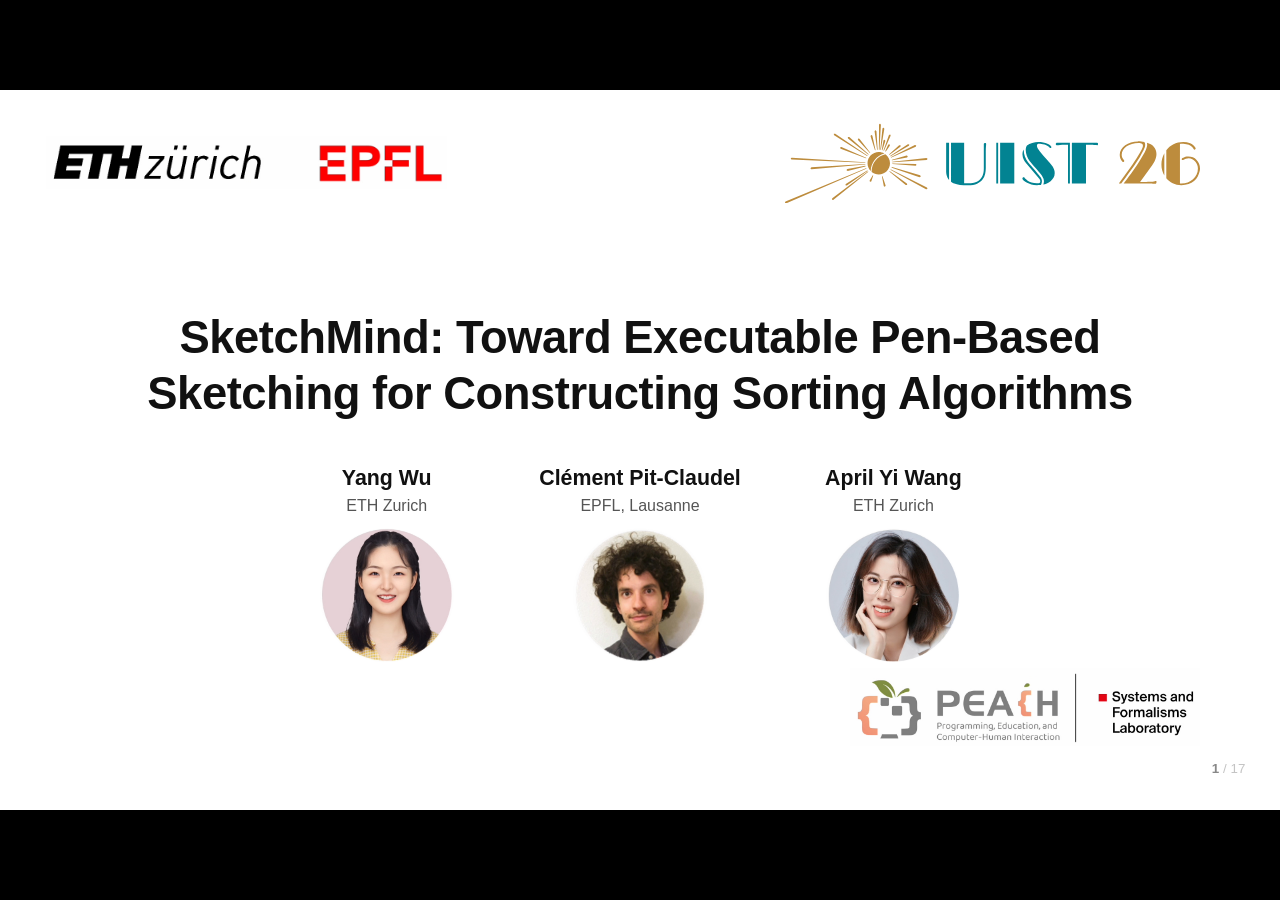
==== commit f3c40a9f: "Remove stray separators between authors on the title slide Co-Authored-By: Claude Opus 5.5 <noreply@" ====
--- a/sketchmind/index.html
+++ b/sketchmind/index.html
@@ -8,7 +8,7 @@
 <title>SketchMind · UIST 2026</title>
 <link rel="stylesheet" href="../css/deck.css?v=95">
 <link rel="stylesheet" href="../css/demos.css?v=91">
-<link rel="stylesheet" href="css/sm.css?v=148">
+<link rel="stylesheet" href="css/sm.css?v=154">
 </head>
 <body>
 <div id="stage">
@@ -26,8 +26,7 @@
     </div>
     <img class="lg-labs" src="assets/labs.png" alt="PEACH Lab · Systems and Formalisms Laboratory">
     <aside class="notes">
-      // 20 s. Open directly.
-      Hello everyone. I'm Yang Wu from ETH Zurich. This is joint work with my advisors, Clément and April, and I'd like to thank them for their guidance and support.
+      Hello everyone. I'm Yang Wu from ETH Zurich. I'd like to thank my advisors, Clément and April, for their guidance and support.
       Today I'll present SketchMind: executable pen-based sketching for constructing sorting algorithms.
     </aside>
   </section>
@@ -42,17 +41,18 @@
       </div>
     </div>
     <aside class="notes">
-      // ~55 s. Five beats. The opening plays continuously through the tablet transition and pauses once Challenge 1 is visible.
-      When students learn an algorithm, they often trace it by hand. Let me show you what that looks like.
-      [1] Alice is learning Bubble Sort. She writes 5, 2, 3, 4, 1. She compares two numbers, swaps them, and rewrites the whole array. Again, and again. The page fills up quickly. This is the first challenge: trace explosion. (pause)
-      [2] Mistakes slip in as she keeps tracing.
-      [3] To save effort, she starts skipping steps.
-      [4] She keeps repeating the same compare and swap, but nothing on the page says "loop". That is the second challenge: the abstraction leap.
-      [5] After one pass, this array looks sorted, so she decides one pass is enough. The third challenge: overfitting to one example.
-    </aside>
-  </section>
-
-  <section class="slide withsec" data-demo="overview" data-title="SketchMind overview" data-min="0.7">
+      When we learn an algorithm, we often trace it by hand. Here, Alice is learning Bubble Sort.
+      [1] She starts with 5, 2, 3, 4, 1. She compares 5 and 2, swaps them, then compares 5 and 3, and 5 and 4.
+      (pause) The trace quickly grows longer.
+      Here comes the first challenge: trace explosion.
+      [2] She moves to a new page and copies the current state. But here, she missed a swap, and continues without noticing.
+      [3] To go faster, she starts skipping steps, doing parts of it in her head.
+      [4] Looking back, it's hard to reconstruct the full process. It's the same compare and swap again and again, but nothing on the page shows that structure. That is the second challenge: the abstraction leap.
+      [5] And it's hard to reuse this for other inputs. What she has is a messy record of one specific example. The third challenge is overfitting to one example.
+    </aside>
+  </section>
+
+  <section class="slide withsec" data-demo="overview" data-title="SketchMind overview" data-min="0.6">
     <div class="sec"><b>02</b>SketchMind</div>
     <h2>Supporting algorithmic reasoning through executable sketching</h2>
     <div class="overview">
@@ -60,12 +60,11 @@
       <div class="ovcap"></div>
     </div>
     <aside class="notes">
-      // ~40 s. Four beats. Tell it as stages: build, get support, get feedback, refine.
-      SketchMind supports each stage of this process. First, she builds the algorithm by sketching. With executable tracing, every pen stroke runs an operation and becomes a step.
-      [1] When steps repeat, she merges them into her own reusable pen.
-      [2] Multi-level trace views show the same steps as values, as positions, and as a general pattern.
-      [3] When she thinks she is done, SketchMind gives feedback: a counterexample, an input where her plan fails.
-      [4] And she refines her plan, turning her steps into a loop. Let's see this in the system.
+      To address these challenges, we present SketchMind. It makes her trace executable: every pen stroke runs an operation and becomes a step.
+      [1] When she notices the same steps repeating, she can merge them into her own reusable pen.
+      [2] To see the pattern behind those steps, she can view the same trace as values, indexes, or parameters.
+      [3] And when she thinks she is done, SketchMind checks her plan by finding a counterexample, an input where it fails.
+      [4] With that, she goes back and refines her plan. Let's see how this works in the system.
     </aside>
   </section>
 
@@ -92,7 +91,6 @@
       </div>
     </div>
     <aside class="notes">
-      // Slide 4. Three beats, one per pen.
       The first feature is executable tracing. Each pen is an operation, and each stroke runs it.
       [1] With the Data pen, she writes 3 and 1, and the ink becomes data: the array 3, 1.
       [2] With the Compare pen, a stroke under 3 and 1 runs is_bigger of 3 and 1. True.
@@ -100,7 +98,7 @@
     </aside>
   </section>
 
-  <section class="slide withsec" data-demo="rec-0-5" data-segs="1.19,6.8,9.57,14.69,20.69,29.17,34.93" data-title="Live · Executable tracing" data-min="0.7">
+  <section class="slide withsec" data-demo="rec-0-5" data-segs="1.19,6.8,9.57,14.69,20.69,29.17,34.93" data-title="Live · Executable tracing" data-min="0.55">
     <div class="sec"><b>a</b>Executable tracing</div>
     <h2>Demo: Alice traces Bubble Sort on [3, 1, 7, 4].</h2>
     <div class="vidslide wide">
@@ -116,14 +114,13 @@
       </div>
     </div>
     <aside class="notes">
-      // ~40 s. Six beats, one per caption. Recording of the real app.
-      Here is Alice in SketchMind, with the array 3, 1, 7, 4.
-      [1] With the Data pen, she writes the numbers.
+      Let's start with executable tracing.
+      [1] With the Data pen, she writes the numbers, just like on paper.
       [2] She taps Scan, and the ink becomes an array.
-      [3] With the Compare pen, she draws a stroke under 3 and 1. It runs: is 3 bigger than 1? True.
-      [4] With the Swap pen, she draws an arc, and the numbers actually move. Nothing is redrawn.
-      [5] She compares 3 and 7, false, then 7 and 4, true. Only which numbers a stroke crosses matters.
-      [6] She swaps 7 and 4 and gets 1, 3, 4, 7. Every stroke is saved as a step she can replay.
+      [3] Next, a Compare stroke under 3 and 1 runs: 3 is bigger.
+      [4] So she draws a Swap arc, and the numbers swap.
+      [5] She continues comparing, down to the last two.
+      [6] And she swaps them. Every step is kept as a replayable record.
     </aside>
   </section>
 
@@ -163,7 +160,6 @@
       </div>
     </div>
     <aside class="notes">
-      // Slide 6. Three beats.
       The second feature lets her turn steps into structure: merge them into conditionals or loops, and reuse the result as a new pen.
       Her trace so far: is_bigger of 3 and 1 is true, then swap.
       [1] She drags the swap onto the True branch of is_bigger. Her steps stay as they were; the merge creates a block, compare_and_swap, and gives her a new pen for it.
@@ -176,16 +172,15 @@
     <div class="sec"><b>b</b>Reusable pens</div>
     <h2>Demo: Alice merges compare and swap into a new pen.</h2>
     <div class="vidslide wide">
-      <div class="vwrap"><video src="media/live-bubble.mp4" muted playsinline preload="auto"></video></div>
+      <div class="vwrap"><video data-flights="37.0 cas 1756 522 612 84 254 50 #fef9fe" src="media/live-bubble.mp4" muted playsinline preload="auto"></video></div>
       <div class="side">
         <p class="cap" data-beat="0">Back to her steps: compare, swap, compare, compare, swap.</p>
-        <p class="cap" data-beat="1">Drop <b class="pc-swp">swap</b> into the <i>True</i> branch of <b class="pc-cmp">is_bigger</b> → a new <b class="pc-user">Compare &amp; Swap</b> pen.</p>
-      </div>
-    </div>
-    <aside class="notes">
-      // ~25 s. One beat.
-      After a while, she notices a pattern: she always compares, and then swaps.
-      [1] So she drags the swap into the True branch of the compare. That gives her a new pen, Compare and Swap, and her whole pass becomes compare-and-swap steps.
+        <p class="cap" data-beat="1">Drop <b class="pc-swp">swap</b> into the <i>True</i> branch of <b class="pc-cmp">is_bigger</b> → a new <b class="pc-cas">Compare &amp; Swap</b> pen.</p>
+      </div>
+    </div>
+    <aside class="notes">
+      Alice notices that she often compares two numbers and then swaps them.
+      [1] So she combines them into one conditional step, and it becomes a reusable pen, Compare and Swap. She can now use this pen later.
     </aside>
   </section>
 
@@ -210,7 +205,6 @@
       <div class="q"><span class="vv"><i>What happened<small>the values she traced</small></i><i>Where it happened<small>adjacent positions</small></i><i>How it generalizes<small>a loop over i</small></i></span></div>
     </div>
     <aside class="notes">
-      // Slide 8. Two beats.
       The third feature supports the abstraction leap: the same steps, shown at three levels.
       The value view: compare_and_swap of 3 and 1, then 3 and 7, then 7 and 4. That's what happened.
       [1] The index view: a[0] and a[1], then a[1] and a[2]. That's where it happened, and it's always two neighbours.
@@ -224,16 +218,15 @@
     <div class="vidslide wide">
       <div class="vwrap"><video src="media/live-bubble.mp4" muted playsinline preload="auto"></video></div>
       <div class="side">
-        <p class="cap" data-beat="0"><b>value</b>: <code>compare_and_swap(3, 1)</code></p>
-        <p class="cap" data-beat="1"><b>index</b>: <code>compare_and_swap(a[0], a[1])</code>, positions in the array</p>
-        <p class="cap" data-beat="2"><b>param</b>: <code>compare_and_swap(a[i], a[i+1])</code>, the pattern</p>
-      </div>
-    </div>
-    <aside class="notes">
-      // ~20 s. Two beats.
-      The same steps can be viewed at three levels. The value view shows what happened: compare and swap 3 and 1.
-      [1] The index view shows where it happened: positions 0 and 1.
-      [2] The parameter view shows the pattern: a of i, and a of i plus 1. That is the loop she could not write on paper.
+        <p class="cap" data-beat="0"><b>value</b>: <code class="pc-cas">compare_and_swap(3, 1)</code></p>
+        <p class="cap" data-beat="1"><b>index</b>: <code class="pc-cas">compare_and_swap(a[0], a[1])</code>, positions in the array</p>
+        <p class="cap" data-beat="2"><b>param</b>: <code class="pc-cas">compare_and_swap(a[i], a[i+1])</code>, the pattern</p>
+      </div>
+    </div>
+    <aside class="notes">
+      Alice looks for patterns by switching views. The value view shows the numbers she traced.
+      [1] The index view shows positions: a 0 and a 1.
+      [2] In the parameter view, she sees the same operation repeated for different values of i. That is the loop.
     </aside>
   </section>
 
@@ -249,10 +242,9 @@
       </div>
     </div>
     <aside class="notes">
-      // ~25 s. Two beats. The suggestion is the solver's real output, recorded from the app.
-      After one pass, her array looks sorted. Is she done?
-      [1] She clicks Done. SketchMind suggests a new input: change 4 to 2.
-      [2] It replays her own steps on 3, 1, 7, 2, and gets 1, 3, 2, 7. Not sorted. One pass is not enough.
+      After one pass, her array looks sorted, so Alice clicks Done.
+      [1] SketchMind provides a counterexample: change 4 to 2.
+      [2] It replays her own steps on the new array, and the result is not sorted.
     </aside>
   </section>
 
@@ -260,7 +252,7 @@
     <div class="sec"><b>d</b>Counterexamples</div>
     <h2>Demo: Alice fixes her plan with a Bubble up loop.</h2>
     <div class="vidslide wide">
-      <div class="vwrap"><video src="media/live-bubble.mp4" muted playsinline preload="auto"></video></div>
+      <div class="vwrap"><video data-flights="61.35 bubble 1756 557 870 86 180 48 #fdfbfc" data-patches="58.0 59.85 140 930 605 260 #ffffff; 63.2 64.35 1538 156 436 114 patch-merge-hint.png" data-slow="60.1 61.5 0.5; 62.3 63.7 0.5" src="media/live-bubble.mp4" muted playsinline preload="auto"></video></div>
       <div class="side">
         <p class="cap" data-beat="0">Three compare_and_swap blocks on [3, 1, 7, 2].</p>
         <p class="cap" data-beat="1">Drag them together → <code>bubble_up</code>, <i>for i = 0 to 2</i>: a new <b class="pc-user">Bubble up</b> pen.</p>
@@ -270,12 +262,11 @@
       </div>
     </div>
     <aside class="notes">
-      // ~30 s. Four beats.
-      So she fixes her plan. She has three compare-and-swap steps.
-      [1] She drags them together into a loop, Bubble up, for i from 0 to 2. It becomes a new pen.
-      [2] She applies Bubble up again, on the rest of the array…
+      She returns to the canvas: one pass is not enough.
+      [1] She groups her steps into a loop, Bubble up.
+      [2] She realizes that to sort four numbers, Bubble Sort needs three full passes. So she applies Bubble up to the array again…
       [3] …and once more.
-      [4] She clicks Done. This time SketchMind finds no counterexample: her algorithm is verified.
+      [4] Now, when she clicks Done, all examples are correct.
     </aside>
   </section>
 
@@ -301,16 +292,15 @@
       <div class="note n2 ci" data-in="4" data-delay="300"><span class="nn">3.</span> The new input needs more steps.</div>
     </div>
     <aside class="notes">
-      // ~40 s. Four beats. Point 1 follows the solver's order: fewest numbers changed, then smaller changes, then smaller values.
-      What makes a useful counterexample? On the left is her example: her three steps sort it.
-      [1] On the right is SketchMind's counterexample, 3, 1, 7, 2. Her same steps leave it unsorted.
-      [2] First, the change is minimal. The solver changes as few numbers as possible, then prefers smaller changes, then smaller values. Here only the 4 changes, to a 2.
-      [3] Second, her previous steps stay valid. Every compare decides exactly as before, so she can still follow her own trace.
-      [4] Third, the new input needs more steps: 3 and 2 are never compared. That is exactly what she adds next.
-    </aside>
-  </section>
-
-  <section class="slide withsec" data-demo="concept-smt" data-build="21" data-title="How: SMT search" data-hud="Counterexample generation" data-min="0.8">
+      Let's look more closely at that counterexample. What makes it useful? On the left is her example: her three steps sort it.
+      [1] On the right is SketchMind's counterexample, with the 4 changed to a 2.
+      [2] We want to help learners see where they went wrong without confusing them. First, we want the change to be minimal: as few numbers as possible, then smaller changes, then smaller values.
+      [3] Second, all of her earlier steps remain valid.
+      [4] Third, the new example needs additional steps to finish.
+    </aside>
+  </section>
+
+  <section class="slide withsec" data-demo="concept-smt" data-build="16" data-title="How: SMT search" data-hud="Counterexample generation" data-min="0.8">
     <div class="sec"><b>d</b>Counterexamples</div>
     <h2>How SketchMind finds the counterexample.</h2>
     <div class="cx smt5">
@@ -318,57 +308,57 @@
         <div class="lb"><i>1</i>Facts from Bubble Sort <small>a0…a3 = [3, 1, 7, 4]</small></div>
         <div class="al">
           <div class="r hd"><span></span><span class="hh">her plan</span><span>Bubble Sort (naive)</span><span>fact</span></div>
-          <div class="r p0"><span class="ps">pass 1</span><span class="her">compare_and_swap(0,1)</span><span class="gt ci" data-in="1">compare_and_swap(0,1)</span><span class="fc ci" data-in="2">a0 &gt; a1</span></div>
-          <div class="r"><span class="ps"></span><span class="her">compare_and_swap(1,2)</span><span class="gt ci" data-in="1">compare_and_swap(1,2)</span><span class="fc ci" data-in="3">a0 ≤ a2</span></div>
-          <div class="r"><span class="ps"></span><span class="her">compare_and_swap(2,3)</span><span class="gt ci" data-in="1">compare_and_swap(2,3)</span><span class="fc ci" data-in="4">a2 &gt; a3</span></div>
-          <div class="r p0 miss" data-add="1 need"><span class="ps">pass 2</span><span class="her none"><i class="d">—</i><i class="m">missing</i></span><span class="gt ci" data-in="1">compare_and_swap(0,1)</span><span class="fc ci" data-in="5">a1 ≤ a0</span></div>
-          <div class="r miss" data-add="1 need;14 hot"><span class="ps"></span><span class="her none"><i class="d">—</i><i class="m">missing</i></span><span class="gt ci" data-in="1">compare_and_swap(1,2)</span><span class="fc ci" data-in="6">a0 ≤ a3</span></div>
-          <div class="r p0 miss" data-add="1 need"><span class="ps">pass 3</span><span class="her none"><i class="d">—</i><i class="m">missing</i></span><span class="gt ci" data-in="1">compare_and_swap(0,1)</span><span class="fc ci" data-in="7">a1 ≤ a0</span></div>
+          <div class="r p0"><span class="ps">pass 1</span><span class="her">compare_and_swap(0,1)</span><span class="gt ci" data-in="1">compare_and_swap(0,1)</span><span class="fc ci" data-in="2" data-delay="0">a0 &gt; a1</span></div>
+          <div class="r"><span class="ps"></span><span class="her">compare_and_swap(1,2)</span><span class="gt ci" data-in="1">compare_and_swap(1,2)</span><span class="fc ci" data-in="2" data-delay="400">a0 ≤ a2</span></div>
+          <div class="r"><span class="ps"></span><span class="her">compare_and_swap(2,3)</span><span class="gt ci" data-in="1">compare_and_swap(2,3)</span><span class="fc ci" data-in="2" data-delay="800">a2 &gt; a3</span></div>
+          <div class="r p0 miss" data-add="1 need"><span class="ps">pass 2</span><span class="her none"><i class="d">—</i><i class="m">missing</i></span><span class="gt ci" data-in="1">compare_and_swap(0,1)</span><span class="fc ci" data-in="2" data-delay="1200">a1 ≤ a0</span></div>
+          <div class="r miss" data-add="1 need;9 hot"><span class="ps"></span><span class="her none"><i class="d">—</i><i class="m">missing</i></span><span class="gt ci" data-in="1">compare_and_swap(1,2)</span><span class="fc ci" data-in="2" data-delay="1600">a0 ≤ a3</span></div>
+          <div class="r p0 miss" data-add="1 need"><span class="ps">pass 3</span><span class="her none"><i class="d">—</i><i class="m">missing</i></span><span class="gt ci" data-in="1">compare_and_swap(0,1)</span><span class="fc ci" data-in="2" data-delay="2000">a1 ≤ a0</span></div>
         </div>
       </div>
       <div class="links al">
         <div class="r hd"></div>
-        <div class="r p0"><span class="ci" data-in="8">→</span></div>
-        <div class="r"><span class="ci" data-in="8">→</span></div>
-        <div class="r"><span class="ci" data-in="8">→</span></div>
-        <div class="r p0 miss"><span class="ci" data-in="9">→</span></div>
-        <div class="r miss" data-add="14 hot"><span class="ci" data-in="10">→</span></div>
-        <div class="r p0 miss"><span class="ci" data-in="11">→</span></div>
-      </div>
-      <div class="pnl p2 ci" data-in="8">
+        <div class="r p0"><span class="ci" data-in="3">→</span></div>
+        <div class="r"><span class="ci" data-in="3">→</span></div>
+        <div class="r"><span class="ci" data-in="3">→</span></div>
+        <div class="r p0 miss"><span class="ci" data-in="4">→</span></div>
+        <div class="r miss" data-add="9 hot"><span class="ci" data-in="5">→</span></div>
+        <div class="r p0 miss"><span class="ci" data-in="6">→</span></div>
+      </div>
+      <div class="pnl p2 ci" data-in="3">
         <div class="lb"><i>2</i>Keep or flip</div>
         <div class="al">
           <div class="r hd"><span></span></div>
-          <div class="r p0"><span class="kf ci" data-in="8"><span class="kp">keep</span><code class="kc">a0 &gt; a1</code></span></div>
-          <div class="r"><span class="kf ci" data-in="8"><span class="kp">keep</span><code class="kc">a0 ≤ a2</code></span></div>
-          <div class="r"><span class="kf ci" data-in="8"><span class="kp">keep</span><code class="kc">a2 &gt; a3</code></span></div>
-          <div class="r p0 miss"><span class="kf ci" data-in="9"><span class="fp">flip</span><code class="fo">a1 ≤ a0</code><span class="to">→</span><code class="fn bad" data-add="12 x">a1 &gt; a0</code></span><span class="vd bad ci" data-in="12">✗ clashes with a0 &gt; a1</span></div>
-          <div class="r miss" data-add="14 hot"><span class="kf ci" data-in="10"><span class="fp">flip</span><code class="fo">a0 ≤ a3</code><span class="to">→</span><code class="fn good">a0 &gt; a3</code></span><span class="vd good ci" data-in="14">✓ Bubble Sort must swap here, in pass 2</span></div>
-          <div class="r p0 miss"><span class="kf ci" data-in="11"><span class="fp">flip</span><code class="fo">a1 ≤ a0</code><span class="to">→</span><code class="fn bad" data-add="13 x">a1 &gt; a0</code></span><span class="vd bad ci" data-in="13">✗ clashes with a0 &gt; a1</span></div>
-        </div>
-      </div>
-      <div class="pnl p3 solver ci" data-in="15">
+          <div class="r p0"><span class="kf ci" data-in="3"><span class="kp">keep</span><code class="kc">a0 &gt; a1</code></span></div>
+          <div class="r"><span class="kf ci" data-in="3"><span class="kp">keep</span><code class="kc">a0 ≤ a2</code></span></div>
+          <div class="r"><span class="kf ci" data-in="3"><span class="kp">keep</span><code class="kc">a2 &gt; a3</code></span></div>
+          <div class="r p0 miss"><span class="kf ci" data-in="4"><span class="fp">flip</span><code class="fo">a1 ≤ a0</code><span class="to">→</span><code class="fn bad" data-add="7 x">a1 &gt; a0</code></span><span class="vd bad ci" data-in="7">✗ clashes with a0 &gt; a1</span></div>
+          <div class="r miss" data-add="9 hot"><span class="kf ci" data-in="5"><span class="fp">flip</span><code class="fo">a0 ≤ a3</code><span class="to">→</span><code class="fn good">a0 &gt; a3</code></span><span class="vd good ci" data-in="9">✓ Bubble Sort must swap here, in pass 2</span></div>
+          <div class="r p0 miss"><span class="kf ci" data-in="6"><span class="fp">flip</span><code class="fo">a1 ≤ a0</code><span class="to">→</span><code class="fn bad" data-add="8 x">a1 &gt; a0</code></span><span class="vd bad ci" data-in="8">✗ clashes with a0 &gt; a1</span></div>
+        </div>
+      </div>
+      <div class="pnl p3 solver ci" data-in="10">
         <div class="lb"><i>3</i>Ask Z3 <small>SMT-LIB</small></div>
         <div class="z3">
           <div class="code">
-            <div class="ln dc ci" data-in="15"><code>(declare-const a0 a1 a2 a3 Int)</code><span class="cm">unknowns</span></div>
-            <div class="ln bd ci" data-in="15"><code>(assert (&lt;= 1 a0 99)) … (distinct a0 a1 a2 a3)</code><span class="cm">valid, distinct</span></div>
-            <div class="ln kp ci" data-in="15"><code>(assert (&gt; a0 a1))</code><span class="cm">keep · pass 1</span></div>
-            <div class="ln kp ci" data-in="15"><code>(assert (&lt;= a0 a2))</code><span class="cm"></span></div>
-            <div class="ln kp ci" data-in="15"><code>(assert (&gt; a2 a3))</code><span class="cm"></span></div>
-            <div class="ln fp ci" data-in="15"><code>(assert (&gt; a0 a3))</code><span class="cm">flip · pass 2</span></div>
-            <div class="ln ob ch ci" data-in="16"><code>(minimize (+ (ite (= a0 3) 0 1) …))</code><span class="cm">fewest changed values</span></div>
-            <div class="ln ob l1 ci" data-in="16"><code>(minimize (+ (abs (- a0 3)) …))</code><span class="cm">then L1 distance</span></div>
-            <div class="ln ob sm ci" data-in="16"><code>(minimize (+ a0 a1 a2 a3))</code><span class="cm">then smaller sum</span></div>
-            <div class="ln rn ci" data-in="17"><code>(check-sat) (get-model)</code><span class="cm">run</span></div>
+            <div class="ln dc ci" data-in="10"><code>(declare-const a0 a1 a2 a3 Int)</code><span class="cm">unknowns</span></div>
+            <div class="ln bd ci" data-in="10"><code>(assert (&lt;= 1 a0 99)) … (distinct a0 a1 a2 a3)</code><span class="cm">valid, distinct</span></div>
+            <div class="ln kp ci" data-in="10"><code>(assert (&gt; a0 a1))</code><span class="cm">keep · pass 1</span></div>
+            <div class="ln kp ci" data-in="10"><code>(assert (&lt;= a0 a2))</code><span class="cm"></span></div>
+            <div class="ln kp ci" data-in="10"><code>(assert (&gt; a2 a3))</code><span class="cm"></span></div>
+            <div class="ln fp ci" data-in="10"><code>(assert (&gt; a0 a3))</code><span class="cm">flip · pass 2</span></div>
+            <div class="ln ob ch ci" data-in="11"><code>(minimize (+ (ite (= a0 3) 0 1) …))</code><span class="cm">fewest changed values</span></div>
+            <div class="ln ob l1 ci" data-in="11"><code>(minimize (+ (abs (- a0 3)) …))</code><span class="cm">then L1 distance</span></div>
+            <div class="ln ob sm ci" data-in="11"><code>(minimize (+ a0 a1 a2 a3))</code><span class="cm">then smaller sum</span></div>
+            <div class="ln rn ci" data-in="12"><code>(check-sat) (get-model)</code><span class="cm">run</span></div>
           </div>
           <div class="run">
-            <div class="rh ci" data-in="18"><em class="ch">fewest changes</em> → <em class="l1">L1 distance</em> → <em class="sm">sum</em></div>
-            <div class="rr ci" data-in="18"><span class="dd">1 change</span><span class="cd win" data-add="20 pick">[3,1,7,2]<small>L1 2</small><em>Σ13</em></span><span class="cd" data-add="20 lose">[5,1,7,4]<small>L1 2</small><em>Σ17</em></span><span class="cd" data-add="19 lose">[6,1,7,4]<small>L1 3</small><em>Σ18</em></span></div>
-            <div class="tie ci" data-in="19">two are equally close: <em class="l1">L1 distance</em> 2</div>
-            <div class="sat ci" data-in="20"><b>sat</b><span>still equal → the <em class="sm">smaller sum</em> wins</span></div>
-            <div class="chk ci" data-in="21"><span class="lbl">her plan on it</span>
-              <div data-add="21 t1" data-adelay="400"><div data-add="21 t2" data-adelay="1000"><div data-add="21 t3" data-adelay="1700"><div data-add="21 t4" data-adelay="2400"><div data-add="21 t5" data-adelay="3000"><div class="play" data-add="21 t6" data-adelay="3800">
+            <div class="rh ci" data-in="13"><em class="ch">fewest changes</em> → <em class="l1">L1 distance</em> → <em class="sm">sum</em></div>
+            <div class="rr ci" data-in="13"><span class="dd">1 change</span><span class="cd win" data-add="15 pick">[3,1,7,2]<small>L1 2</small><em>Σ13</em></span><span class="cd" data-add="15 lose">[5,1,7,4]<small>L1 2</small><em>Σ17</em></span><span class="cd" data-add="14 lose">[6,1,7,4]<small>L1 3</small><em>Σ18</em></span></div>
+            <div class="tie ci" data-in="14">two are equally close: <em class="l1">L1 distance</em> 2</div>
+            <div class="sat ci" data-in="15"><b>sat</b><span>still equal → the <em class="sm">smaller sum</em> wins</span></div>
+            <div class="chk ci" data-in="16"><span class="lbl">her plan on it</span>
+              <div data-add="16 t1" data-adelay="400"><div data-add="16 t2" data-adelay="1000"><div data-add="16 t3" data-adelay="1700"><div data-add="16 t4" data-adelay="2400"><div data-add="16 t5" data-adelay="3000"><div class="play" data-add="16 t6" data-adelay="3800">
                 <div class="arr4"><span class="hl"></span><span class="c v3">3</span><span class="c v1">1</span><span class="c v7">7</span><span class="c v2">2</span></div>
                 <span class="fin"><span class="tag no">not sorted</span> → counterexample</span>
               </div></div></div></div></div></div>
@@ -378,29 +368,23 @@
       </div>
     </div>
     <aside class="notes">
-      // ~50 s. Twenty-one quick beats; keep moving, one short phrase per click. For an audience new to SMT.
-      How does SketchMind find it? We use an SMT solver, which finds numbers that satisfy a list of conditions. The unknowns are a0 to a3.
+      How does SketchMind find it? We use an SMT solver, which finds numbers that satisfy a list of conditions.
       [1] Next to her plan, we run the standard Bubble Sort. She is missing passes 2 and 3.
-      [2] Each step gives a condition: a0 > a1…
-      [3] …a0 ≤ a2…
-      [4] …a2 > a3.
-      [5] Pass 2…
-      [6] …
-      [7] …and pass 3.
-      [8] Her pass 1 stays exactly as it is.
-      [9] For the passes she skips, we look for one condition to flip…
-      [10] …
-      [11] …so that Bubble Sort must do a step she skips.
-      [12] This one conflicts with her steps.
-      [13] So does this one.
-      [14] Only a0 > a3 works: pass 2 must swap, and pass 2 is what she is missing.
-      [15] We give the solver these conditions…
-      [16] …and three goals: fewest numbers changed, then smaller changes, then smaller values.
-      [17] It finds a solution.
-      [18] Changing one number gives three candidates.
-      [19] Smaller changes leave two.
-      [20] Smaller values pick 3, 1, 7, 2.
-      [21] Her steps on it: not sorted. That is the counterexample she saw.
+      [2] Each step gives a condition.
+      [3] Her correct pass 1 stays exactly as it is.
+      [4] For the steps she skips, we flip one condition at a time…
+      [5] …
+      [6] …to trigger a step she skipped.
+      [7] Two of these flips conflict with her steps: this one…
+      [8] …and this one.
+      [9] Pass 2 is what she is missing: now Bubble Sort must swap in pass 2.
+      [10] We give the solver these conditions…
+      [11] …and set three goals for a minimal change: fewest numbers changed, then smaller changes, then smaller values.
+      [12] Then we run the model.
+      [13] It finds that changing one number gives three candidates.
+      [14] But smaller changes leave two.
+      [15] Then smaller values pick 3, 1, 7, 2.
+      [16] Her steps on it: the array is not sorted.
     </aside>
   </section>
 
@@ -457,7 +441,6 @@
       </svg>
     </div>
     <aside class="notes">
-      // Slide 14. Three beats.
       Briefly, the implementation: three layers in one loop.
       The sketch layer turns handwriting into an array and strokes into operations. Gemini recognizes the digits; for a stroke, what counts is which elements it crosses, not its shape.
       [1] The execution engine keeps a versioned sequence of steps and replays them, with her own ink.
@@ -477,10 +460,9 @@
         <div class="pnl"><div class="ph"><b>(e)</b> Varying abstraction</div><div class="pd">concrete values, empty boxes, or bubbles</div><div class="pims"><img src="assets/pen-paper/e.jpg" style="width:534px" alt=""></div></div></div>
     </div>
     <aside class="notes">
-      // ~30 s. One beat. Say the method in one sentence; no study-design slide. Paper Section 6.1, Figure 2.
-      Does this help learners? We ran a study with 15 learners and 5 instructors. They first sketched Bubble Sort and Pancake Sort on paper, then used SketchMind.
-      On paper, sketches broke down. Errors went unnoticed: P01 writes 8 is less than 5. And later iterations were skipped with shorthand.
-      [1] Flips were hard to draw: everyone invented their own notation. Loops were noticed, but P07 wrote only "for". And abstraction varied a lot: numbers, empty boxes, bubbles.
+      We ran a preliminary study with 15 learners and 5 instructors. They first sketched Bubble Sort on paper, then used SketchMind. Then they did the same with Pancake Sort, which was new to them.
+      The pen-and-paper session confirms the challenges we saw: missed drawing errors and omitted steps.
+      [1] Learners also found it hard to draw flips and to find patterns.
     </aside>
   </section>
 
@@ -518,9 +500,8 @@
       </div>
     </div>
     <aside class="notes">
-      // ~30 s. Three beats. Quotes are verbatim from the paper, Section 6.3.
-      With SketchMind, participants traced less in their heads. P9 no longer had to "figure out how to flip the array in my mind."
-      [1] Merged steps felt like functions: a pen is "a function" that can be "used directly" or "defined".
+      With SketchMind, however, participants told us they traced less in their heads, for example to figure out how to flip the array.
+      [1] Merging steps into a new pen felt like creating a function.
       [2] The trace views got mixed reactions: values felt intuitive, while the parameter view was "more like coding".
       [3] And counterexamples exposed missing steps: they "encourage you to think in the opposite direction".
     </aside>
@@ -543,28 +524,26 @@
       <div class="ic beat">
         <div class="lt">As homework</div>
         <div class="d">Learners gain more by doing than by watching. Without extra prompted tasks, many may stop after one success.</div>
-        <div class="th3">Engagement with algorithm visualization <span class="cn">[4, 5]</span></div>
+        <div class="th3">Conceptual change <span class="cn">[4]</span></div>
       </div>
     </div>
     <ol class="fn">
       <li>[1] S. Freeman, S. L. Eddy, M. McDonough, M. K. Smith, N. Okoroafor, H. Jordt, and M. P. Wenderoth. 2014. Active Learning Increases Student Performance in Science, Engineering, and Mathematics. <i>PNAS</i> 111, 23, 8410–8415.</li>
       <li>[2] M. T. H. Chi and R. Wylie. 2014. The ICAP Framework: Linking Cognitive Engagement to Active Learning Outcomes. <i>Educational Psychologist</i> 49, 4, 219–243.</li>
       <li>[3] J. Hattie and H. Timperley. 2007. The Power of Feedback. <i>Review of Educational Research</i> 77, 1, 81–112.</li>
-      <li>[4] C. D. Hundhausen, S. A. Douglas, and J. T. Stasko. 2002. A Meta-Study of Algorithm Visualization Effectiveness. <i>Journal of Visual Languages &amp; Computing</i> 13, 3, 259–290.</li>
-      <li>[5] T. L. Naps et al. 2002. Exploring the Role of Visualization and Engagement in Computer Science Education. In <i>ITiCSE-WGR ’02</i>, 131–152.</li>
+      <li>[4] G. J. Posner, K. A. Strike, P. W. Hewson, and W. A. Gertzog. 1982. Accommodation of a Scientific Conception: Toward a Theory of Conceptual Change. <i>Science Education</i> 66, 2, 211–227. <a href="https://doi.org/10.1002/sce.3730660207">doi.org/10.1002/sce.3730660207</a></li>
     </ol>
     <aside class="notes">
-      // ~25 s. Two beats. Paper Section 6.4.1. These are instructors' ideas, not tested in classrooms. IDs if asked: in class E3 ("call kids up"), after a lecture E4, homework E1 and E2, caveat E3.
-      Instructors saw three ways to use it. In class: students come to the front, draw together, and check the results live.
-      [1] After a lecture: students check their own steps and find their errors.
-      [2] As homework: learners gain more by doing than by watching, but without extra tasks, many may stop after one success. These are their ideas; we have not tested them in classrooms yet.
+      Instructors saw three ways to use it. In class, to encourage active learning: students come to the front, draw together, and check the results live.
+      [1] After a lecture, as formative feedback: students check their own steps and find their errors.
+      [2] As homework, to support conceptual change: learners gain more by doing than by watching, but without extra tasks, many may stop after one success.
     </aside>
   </section>
 
   <section class="slide withsec disc2" data-title="Discussion · nearest counterexample" data-hud="Nearest counterexample" data-min="0.9">
     <div class="sec"><b>06</b>Discussion</div>
     <h2>Is the nearest counterexample the clearest one?</h2>
-    <p class="mlead">Her one pass sorts <code>[3, 1, 7, 4]</code>. All three keep her compares deciding as before and end unsorted, but “nearest” is measured differently:</p>
+    <p class="mlead">Her one pass sorts <code>[3, 1, 7, 4]</code>. But “nearest” can be defined in different ways, each with its own considerations:</p>
     <div class="mcs">
       <div class="mc">
         <div class="ol">Change one value<span class="ours">SketchMind</span></div>
@@ -585,14 +564,13 @@
         <div class="on"><span class="vs">vs. her input:</span> a new number, 2, added at the end</div>
       </div>
     </div>
-    <p class="dq2 beat">Our measure is a heuristic. Which counterexample makes her missing step easiest to see?</p>
-    <aside class="notes">
-      // ~55 s. Three beats. Card 1 is SketchMind's solver; cards 2 and 3 are alternatives, not implemented. All checked by enumeration.
-      I'd like to end with three open questions. First: is the nearest counterexample the clearest one?
-      Her one pass sorts 3, 1, 7, 4. Every input here keeps her compares the same and breaks her plan. SketchMind changes as few numbers as possible, then by as little as possible: the last number, 4 becomes 2.
-      [1] Another option keeps her numbers and only changes their order: swap 3 and 4.
-      [2] Or we keep all her numbers and add a new one at the end, for example a 2.
-      [3] Our choice is a heuristic, not a definition of a good counterexample. Which one makes her missing step easiest to see? We don't know yet, and we think it is worth studying.
+    <p class="dq2 beat">Which counterexample makes her missing step easiest to see?</p>
+    <aside class="notes">
+      While building SketchMind, we came across some interesting questions. First: is the nearest counterexample the clearest one?
+      Her one pass sorts 3, 1, 7, 4. We look for the smallest change, but "smallest" can be defined in different ways. SketchMind first changes as few positions as possible, then keeps each change small, then prefers smaller numbers.
+      [1] Another option keeps her numbers and only changes their order: swap the positions of 3 and 4.
+      [2] We could also keep all her numbers and add a new one at the end.
+      [3] Which one makes her missing step easiest to see? We think this is worth studying, and a direction to explore.
     </aside>
   </section>
 
@@ -609,9 +587,8 @@
       <img class="dvis" src="assets/dijkstra-concept@2x.gif?v=hand" alt="Concept animation: Dijkstra on a 4-node graph driven by the ExtractMin, MarkVisited and RelaxEdge pens, ending with the shortest path S, B, A, T">
     </div>
     <aside class="notes">
-      // ~35 s. No beats; the animation loops. It is a possible design, not built yet.
-      Second: can this generalize to more complex algorithms? In the study, we already went from Bubble Sort to Pancake Sort, with new pens for find-max and flip.
-      For Dijkstra, we would need a graph, distance labels, visited marks, and new pens: extract min, mark visited, relax edge, plus new solver conditions. The animation shows one possible design, where each pen is a stroke on the graph. It is not built yet.
+      In the study, we went from Bubble Sort to Pancake Sort. Can this generalize to more complex algorithms?
+      For Dijkstra, we would need new primitives like extract min, mark visited, and relax edge, plus new solver conditions.
     </aside>
   </section>
 
@@ -647,9 +624,8 @@
     </div>
     <p class="dq2">We are developing an Abstract pen so they can keep that style: draw anything, then give it a value.</p>
     <aside class="notes">
-      // ~35 s. No beats; the demo plays once when the slide opens (about 8 s).
-      Third: learners already have their own visual language. On paper, they drew bubbles sized by value, boxes, and circles, not only numbers. Can SketchMind support that?
-      We are developing an Abstract pen. You draw any shape, and as soon as you finish, a picker asks for its value. Here, four bubbles become the array 3, 1, 4, 2.
+      In the pen-and-paper session, we observed that learners already have their own visual language. Can SketchMind support that?
+      In our beta, we are developing an Abstract pen: you draw any shape and pick its value.
     </aside>
   </section>
 
@@ -660,8 +636,7 @@
     <div class="caps"><div>Executable Tracing</div><div>Reusable Pens</div><div>Multi-level Trace Views</div><div>Counterexample Generation</div></div>
     <div class="foot2"><span class="ty">Thank you!</span><span class="link">More in the paper · <a href="https://peachlab.inf.ethz.ch/projects/sketchmind/" target="_blank" rel="noopener">peachlab.inf.ethz.ch/projects/sketchmind</a></span></div>
     <aside class="notes">
-      // ~15 s. Close; the QR code opens the tool.
-      To sum up: strokes run, steps become pens, and counterexamples help learners find and fix the gaps in their plans. There is more in the paper, and you can try the tool with the QR code. Thank you!
+      To wrap up, you can find more features in our paper, and try the tool with the QR code. Thank you!
     </aside>
   </section>
 
@@ -669,7 +644,6 @@
     <div class="sec"><b>Backup</b></div>
     <h1>Backup</h1>
     <aside class="notes">
-      // Divider: backup slides follow. Not part of the talk or the page count.
     </aside>
   </section>
 
@@ -687,7 +661,6 @@
       </div>
     </div>
     <aside class="notes">
-      // Backup slide. Four beats; recording sped up 1.25×.
       Other algorithms come in through new primitives.
       [1] For Pancake Sort: find_max and flip.
       [2] She merges them into pens.
@@ -753,7 +726,6 @@
       </svg>
     </div>
     <aside class="notes">
-      // Slide 11. Three beats.
       We ran a preliminary study with 15 learners and 5 instructors, about an hour each.
       [1] Bubble Sort to get familiar, on paper and in SketchMind…
       [2] …then Pancake Sort, which nobody knew…
@@ -792,7 +764,6 @@
       </div>
     </div>
     <aside class="notes">
-      // Slide 12. Two beats. Self-reported, small sample: keep it factual.
       All four features were rated positively; counterexamples highest, 6.15. Multi-level views had the widest spread. UMUX-Lite was 83.75.
       [1] Workload was moderate to high.
       [2] All 20 answered the Pancake Sort questions correctly. That's descriptive: no control group.
@@ -806,8 +777,9 @@
   <div id="toc"></div>
 </div>
 
-<script src="../js/deck.js?v=94"></script>
+<script src="../js/deck.js?v=96"></script>
 <script src="js/sm-video.js?v=91"></script>
+<script src="js/sm-penflight.js?v=2"></script>
 <script src="js/sm-overview.js?v=91"></script>
 <script src="js/sm-concept.js?v=91"></script>
 <script src="js/sm-nav.js?v=102"></script>
--- a/sketchmind/css/sm.css
+++ b/sketchmind/css/sm.css
@@ -62,7 +62,7 @@
 .titlecard h1 { position: absolute; left: 160px; right: 160px; top: 330px; text-align: center; font-size: 68px; line-height: 1.22; letter-spacing: -.01em; }
 .titlecard .people { position: absolute; left: 0; right: 0; top: 560px; display: flex; justify-content: center; gap: 40px; }
 .titlecard .p { text-align: center; width: 340px; white-space: nowrap; }
-.titlecard .p .nm { font-size: 32px; font-weight: 600; }
+.titlecard .p .nm { font-size: 32px; font-weight: 600; border-left: 0; padding-left: 0; }
 .titlecard .p .af { font-size: 24px; color: #555; margin: 4px 0 18px; }
 .titlecard .p img { width: 200px; height: 200px; border-radius: 50%; object-fit: cover; }
 .titlecard .lg-labs { position: absolute; right: 120px; bottom: 96px; height: 116px; }
@@ -85,7 +85,7 @@
 .vidslide .cap.on { opacity: 1; }
 .vidslide .cap.sub2 { font-size: 27px; color: #555; }
 .vidslide .r, .smt .x { color: var(--bad); }
-.pc-data { color: var(--data); } .pc-cmp { color: var(--cmp); } .pc-swp { color: var(--swp); } .pc-user { color: var(--user); }
+.pc-cas { color: #4c6ef5; } .pc-data { color: var(--data); } .pc-cmp { color: var(--cmp); } .pc-swp { color: var(--swp); } .pc-user { color: var(--user); }
 
 /* ---------- closing ---------- */
 .end2 .ovwrap { position: relative; width: fit-content; margin: 0 auto; }
@@ -553,8 +553,8 @@
 .th .tt { margin: 4px 0 14px; }
 .th .tt small { font-size: 18px; font-weight: 600; color: #b8661c; background: #fff4e6; border-radius: 6px; padding: 2px 8px; margin-left: 10px; vertical-align: 4px; letter-spacing: 0; }
 .th .tb { display: grid; grid-template-columns: 300px 1fr; gap: 28px; align-items: center; }
-.th .qq blockquote { margin: 0; font-size: 22px; line-height: 1.32; color: #333; }
-.th .qq cite { display: block; font-style: normal; font-size: 17px; color: var(--muted); margin: 3px 0 12px; }
+.th .qq blockquote { margin: 0; font-size: 28px; line-height: 1.32; color: #222; }
+.th .qq cite { display: block; font-style: normal; font-size: 20px; color: var(--muted); margin: 3px 0 12px; }
 .th .qq cite:last-child { margin-bottom: 0; }
 .th .vis { display: flex; flex-direction: column; align-items: center; gap: 6px; padding: 12px; border-radius: 14px; background: #fff; }
 .th .vis .cap { font-size: 15px; color: var(--muted); text-align: center; margin-top: 2px; }
@@ -890,3 +890,10 @@
 .bkdiv .sec { display: none; }
 #toc .gh.go { cursor: pointer; border-radius: 8px; }
 #toc .gh.go:hover { background: rgba(0,0,0,.05); color: #555; }
+
+/* pen-creation flight over the recordings (see js/sm-penflight.js) */
+.pf-cover { position: absolute; display: none; z-index: 2; pointer-events: none; }
+.pf-chip { position: absolute; display: none; z-index: 3; height: auto; pointer-events: none; border-radius: 999px;
+  box-shadow: 0 6px 18px rgba(60, 40, 120, .25); }
+.pf-patch { position: absolute; display: none; z-index: 2; pointer-events: none; }
+.inst2 .fn a { color: inherit; text-decoration: none; border-bottom: 1px solid #ccc; }
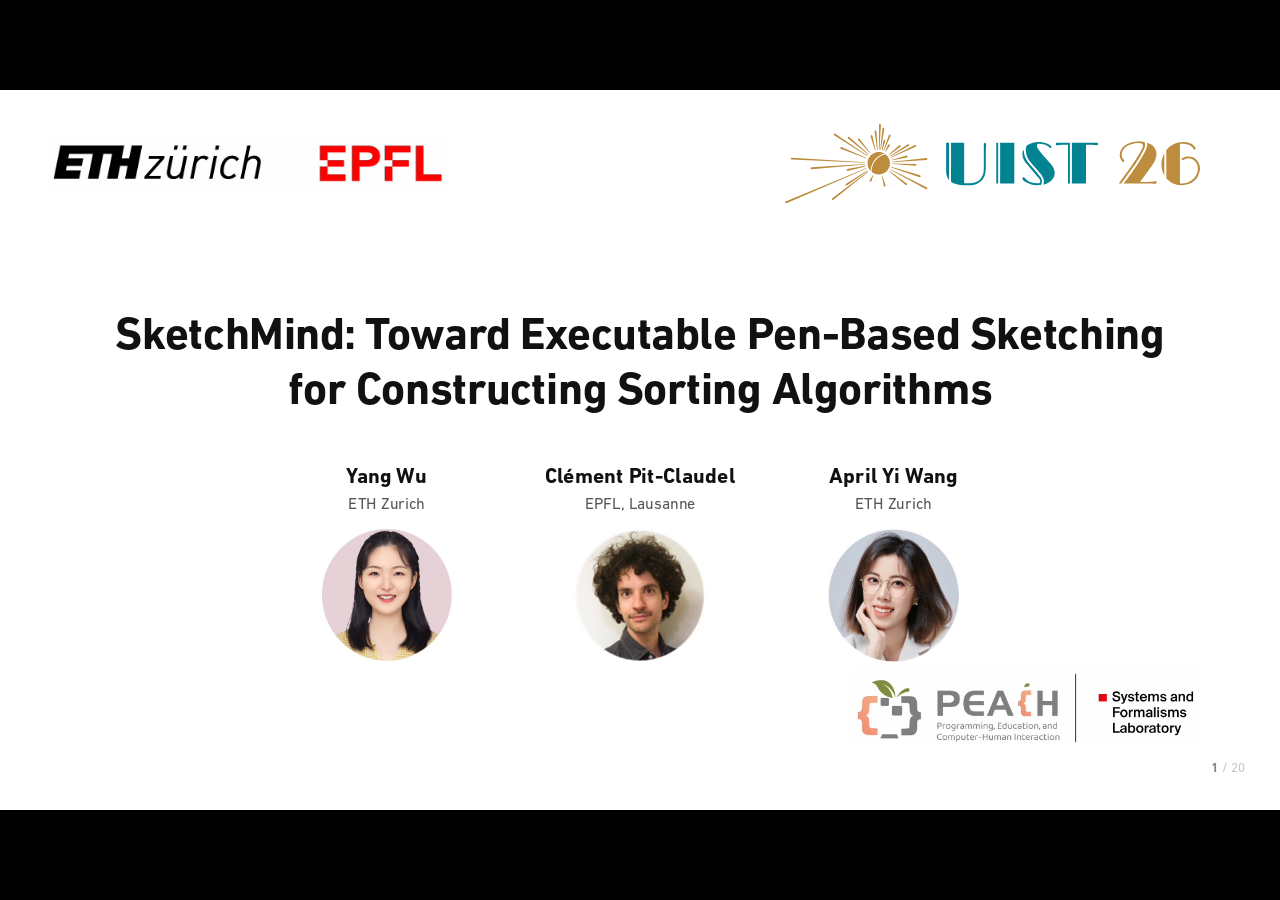
==== commit 861ecf09: "Rework SketchMind motivation, counterexample slides and speaker view - Slide 2: tutorial/animation/C" ====
--- a/sketchmind/index.html
+++ b/sketchmind/index.html
@@ -8,7 +8,7 @@
 <title>SketchMind · UIST 2026</title>
 <link rel="stylesheet" href="../css/deck.css?v=95">
 <link rel="stylesheet" href="../css/demos.css?v=91">
-<link rel="stylesheet" href="css/sm.css?v=154">
+<link rel="stylesheet" href="css/sm.css?v=231">
 </head>
 <body>
 <div id="stage">
@@ -26,29 +26,119 @@
     </div>
     <img class="lg-labs" src="assets/labs.png" alt="PEACH Lab · Systems and Formalisms Laboratory">
     <aside class="notes">
-      Hello everyone. I'm Yang Wu from ETH Zurich. I'd like to thank my advisors, Clément and April, for their guidance and support.
-      Today I'll present SketchMind: executable pen-based sketching for constructing sorting algorithms.
-    </aside>
-  </section>
-
-  <section class="slide withsec" data-demo="vid-hand" data-segs="0,16.8,25.6,36.5,45.1,50.7" data-title="Tracing on paper" data-min="0.9">
+      Hello everyone, I’m Yang Wu, a PhD student at ETH Zurich. Today, I’ll be presenting “SketchMind: Toward Executable Pen-Based Sketching for Constructing Sorting Algorithms,” joint work with my advisors, Clément Pit-Claudel and April Wang.
+      SketchMind lets learners sketch an algorithm with a pen, and every stroke runs.
+    </aside>
+  </section>
+
+  <section class="slide withsec learning-context" data-title="Learning Bubble Sort" data-min="0.5">
     <div class="sec"><b>01</b>Motivation</div>
-    <h2>We often learn algorithms by tracing them on paper.</h2>
-    <div class="vidslide">
-      <div class="vwrap"><video src="media/hand-intro.mp4?v=fade-20261020" muted playsinline preload="auto"></video></div>
-      <div class="side">
-        <div class="who">Alice learns Bubble Sort</div>
-      </div>
-    </div>
-    <aside class="notes">
-      When we learn an algorithm, we often trace it by hand. Here, Alice is learning Bubble Sort.
-      [1] She starts with 5, 2, 3, 4, 1. She compares 5 and 2, swaps them, then compares 5 and 3, and 5 and 4.
-      (pause) The trace quickly grows longer.
-      Here comes the first challenge: trace explosion.
-      [2] She moves to a new page and copies the current state. But here, she missed a swap, and continues without noticing.
-      [3] To go faster, she starts skipping steps, doing parts of it in her head.
-      [4] Looking back, it's hard to reconstruct the full process. It's the same compare and swap again and again, but nothing on the page shows that structure. That is the second challenge: the abstraction leap.
-      [5] And it's hard to reuse this for other inputs. What she has is a messy record of one specific example. The third challenge is overfitting to one example.
+    <h2>How do students learn Bubble Sort today?</h2>
+    <div class="learning-methods">
+      <div class="learning-method">
+        <h3>Read tutorials <sup class="cite">[1]</sup></h3>
+        <div class="learning-visual learning-text-excerpt" role="img" aria-label="Textbook explanation of Bubble Sort">
+          <p>The bubble-sort algorithm on a sequence of integers. For each pass, the swaps performed and the sequence after the pass are shown.</p>
+          <ul>
+            <li>In the first pass, once the largest element is reached, it keeps on being swapped until it gets to the last position of the sequence.</li>
+            <li>In the second pass, …</li>
+            <li>In general, at the end of the <i>i</i>th pass, the right-most <i>i</i> elements of the sequence (that is, those at indices from <i>n</i>&nbsp;−&nbsp;1 down to <i>n</i>&nbsp;−&nbsp;<i>i</i>) are in final position.</li>
+          </ul>
+        </div>
+      </div>
+      <div class="learning-method lm-anim">
+        <h3>Watch animations <sup class="cite">[2]</sup></h3>
+        <img class="learning-visual learning-sort-gif" src="assets/learning-bubble-sort.gif" data-once="assets/learning-bubble-sort.gif" alt="Animated Bubble Sort comparisons and swaps from the reference presentation.">
+      </div>
+      <div class="learning-method beat lm-chat">
+        <h3>Ask ChatGPT <sup class="cite">[3]</sup></h3>
+        <div class="learning-visual learning-chat" role="img" aria-label="A student asks ChatGPT when to swap in Bubble Sort">
+          <p class="q">When should Bubble Sort swap?</p>
+          <div class="a"><p>Compare each pair of neighbours, and swap them whenever the left one is larger than the right one.</p>
+<pre class="chat-code">def naive_bubble_sort(arr):
+  n = len(arr)
+  for i in range(n - 1):
+    for j in range(n - 1):
+      if arr[j] &gt; arr[j + 1]:
+        arr[j], arr[j + 1] = arr[j + 1], arr[j]</pre></div>
+        </div>
+      </div>
+      <div class="learning-method learning-by-hand beat">
+        <h3>Trace by hand</h3>
+        <img class="learning-visual" src="assets/learning-trace-start.png" alt="A handwritten Bubble Sort trace of 5, 2, 3, 4, 1: each comparison is underlined, swaps are marked with arcs, and the array is rewritten after each step.">
+      </div>
+    </div>
+    <div class="learning-media-credit" role="doc-footnote">[1] M. T. Goodrich, R. Tamassia, and D. M. Mount, <em>Data Structures and Algorithms in C++</em>, 2nd ed., Wiley, 2011. <span class="fn-anim"><br>[2] Bubble sort animation, Wikimedia Commons.</span><span class="fn-chat"><br>[3] OpenAI, ChatGPT, chatgpt.com.</span></div>
+    <aside class="notes">
+      Algorithms are an important part of computational thinking. So how do students learn an algorithm like Bubble Sort today?
+      As always, they can read a tutorial, or watch an animation.
+      [1] Nowadays, they can also just ask ChatGPT, like "when should Bubble Sort swap?", and get an answer right away.
+      [2] But along the way, the most natural and common thing they still do is grab a pen and trace it by hand.
+      So let's see what challenges they run into on paper.
+    </aside>
+  </section>
+
+  <section class="slide withsec" data-demo="challenges" data-title="Tracing on paper" data-min="0.9">
+    <div class="sec"><b>01</b>Motivation</div>
+    <h2>Challenges of tracing on paper</h2>
+    <div class="challenge-columns">
+      <div class="challenge-column">
+        <h3><span class="challenge-number">Challenge 1:</span> Trace Explosion</h3>
+        <p class="challenge-desc">Redrawing every state is long and error&#8209;prone.</p>
+        <video class="challenge-trace-video" data-crop="112 16 420 446" src="media/trace-explosion-writing.mp4?v=3" aria-label="A continuous handwritten sorting trace starting with 5, 2, 3, 4, 1 grows longer on one sheet, with uneven underlines and swap arcs." muted playsinline preload="auto"></video>
+      </div>
+      <div class="challenge-column beat">
+        <h3><span class="challenge-number">Challenge 2:</span> The Abstraction Leap</h3>
+        <p class="challenge-desc">Hard to generalize steps into loops and conditions.</p>
+        <svg xmlns="http://www.w3.org/2000/svg" class="challenge-drawing" viewBox="123 7 432 526" role="img" aria-label="Handwritten trace with animated red annotations">
+<rect width="640" height="540" fill="white"/>
+<svg x="100" y="15" width="350" height="510" viewBox="210 80 220 340"><image href="assets/challenge-abstraction-fragment.jpg" width="640" height="540"/></svg>
+<g class="challenge-ink" fill="none" stroke="#cf3030" stroke-width="3.5" stroke-linecap="round" stroke-linejoin="round">
+<path d="M197 41 C237 13 342 20 367 58 C399 99 348 137 279 131 C205 132 167 91 197 41 C203 30 217 26 231 25"/>
+<path d="M201 233 C235 209 341 214 367 252 C393 292 348 329 278 321 C213 325 173 282 201 233"/>
+<path d="M185 392 C222 359 337 363 366 402 C397 446 344 475 272 472 C207 474 165 435 185 392"/>
+
+<path d="M473 206 C476 172 523 168 539 193 C558 224 515 237 507 254 C503 264 505 277 505 285" stroke-width="5"/>
+<path d="M505 310 L506 313" stroke-width="7"/>
+</g></svg>
+      </div>
+      <div class="challenge-column beat">
+        <h3><span class="challenge-number">Challenge 3:</span> Instance Overfitting</h3>
+        <p class="challenge-desc">One example hides counterexamples.</p>
+        <svg xmlns="http://www.w3.org/2000/svg" class="challenge-drawing" viewBox="21 12 555 506" role="img" aria-label="Handwritten trace with animated red annotations">
+<rect width="640" height="540" fill="white"/>
+<svg x="10" y="20" width="300" height="490" viewBox="210 80 220 340"><image href="assets/challenge-abstraction-fragment.jpg" width="640" height="540"/></svg>
+<g class="challenge-ink" fill="none" stroke="#cf3030" stroke-width="3.5" stroke-linecap="round" stroke-linejoin="round">
+<!-- A new input in red pen, alongside the existing black trace. -->
+<path d="M350 124 Q338 122 331 126 L333 197 Q344 200 352 197"/>
+<path d="M371 128 L369 146 Q377 150 381 157 Q386 166 378 173 Q372 178 365 176 M370 143 L386 140"/>
+<path d="M405 129 Q399 140 399 151 Q405 156 419 151 M413 134 L412 177"/>
+<path d="M436 130 Q450 126 455 135 Q459 144 445 151 Q459 151 460 160 Q461 173 446 178"/>
+<path d="M479 139 Q482 128 491 132 Q505 136 497 148 L482 171 L503 174"/>
+<path d="M524 130 Q523 149 525 178"/>
+<path d="M549 127 Q557 124 566 126 L565 198 Q555 201 547 198"/>
+<!-- Two fresh steps for the new input, followed by more unwritten work. -->
+<path d="M8 3 Q2 14 2 25 Q8 30 22 25 M16 8 L15 51" transform="translate(367 228)"/>
+<path d="M4 2 L2 20 Q10 24 14 31 Q19 40 11 47 Q5 52 -2 50 M3 17 L19 14" transform="translate(400 228)"/>
+<path d="M2 4 Q16 0 21 9 Q25 18 11 25 Q25 25 26 34 Q27 47 12 52" transform="translate(435 228)"/>
+<path d="M0 13 Q3 2 12 6 Q26 10 18 22 L3 45 L24 48" transform="translate(479 228)"/>
+<path d="M6 4 Q5 23 7 52" transform="translate(518 228)"/>
+<path d="M8 3 Q2 14 2 25 Q8 30 22 25 M16 8 L15 51" transform="translate(367 326)"/>
+<path d="M2 4 Q16 0 21 9 Q25 18 11 25 Q25 25 26 34 Q27 47 12 52" transform="translate(400 326)"/>
+<path d="M4 2 L2 20 Q10 24 14 31 Q19 40 11 47 Q5 52 -2 50 M3 17 L19 14" transform="translate(435 326)"/>
+<path d="M0 13 Q3 2 12 6 Q26 10 18 22 L3 45 L24 48" transform="translate(479 326)"/>
+<path d="M6 4 Q5 23 7 52" transform="translate(518 326)"/>
+<g fill="#cf3030" stroke="none"><circle cx="450" cy="419" r="3"/><circle cx="450" cy="441" r="3"/><circle cx="450" cy="463" r="3"/></g>
+</g></svg>
+      </div>
+    </div>
+    <aside class="notes">
+      Here's a student tracing Bubble Sort on paper.
+      [1] As the trace grows, it gets really long. That's trace explosion: it's tedious, and errors easily hide in it.
+      [2] Then, when they look back at the trace, they face the abstraction leap.
+      [3] It's hard to see the structure behind these steps, like which part is a loop and which is an if-else.
+      [4] And once they finish one example, they feel pretty good about it. That's instance overfitting.
+      [5] But when a new example comes along, does their plan still work? They have to trace it all over again from scratch.
     </aside>
   </section>
 
@@ -98,7 +188,7 @@
     </aside>
   </section>
 
-  <section class="slide withsec" data-demo="rec-0-5" data-segs="1.19,6.8,9.57,14.69,20.69,29.17,34.93" data-title="Live · Executable tracing" data-min="0.55">
+  <section class="slide withsec" data-demo="rec-0-5" data-segs="1.19,6.8,9.57,14.69,20.69,29.17,34.93" data-rate="2.25" data-fast="5.8 7.4; 8.2 11.3; 13.5 16.4; 19.6 23.0; 28.8 30.95; 34.0 34.93" data-title="Live · Executable tracing" data-min="0.55">
     <div class="sec"><b>a</b>Executable tracing</div>
     <h2>Demo: Alice traces Bubble Sort on [3, 1, 7, 4].</h2>
     <div class="vidslide wide">
@@ -270,121 +360,132 @@
     </aside>
   </section>
 
-  <section class="slide withsec" data-demo="concept-d" data-build="4" data-title="Counterexample requirements" data-hud="Counterexample requirements" data-min="0.7">
+  <section class="slide withsec" data-demo="concept-d" data-build="3" data-title="Counterexample requirements" data-hud="Counterexample requirements" data-min="0.7">
     <div class="sec"><b>d</b>Counterexamples</div>
     <h2>What makes a useful counterexample?</h2>
     <div class="cx cxd2 n4">
-      <div class="band band0 ci" data-in="2"></div><div class="band band1 ci" data-in="3"></div><div class="band band2 ci" data-in="4"></div>
+      <div class="band band0 ci" data-in="1"></div><div class="band band1 ci" data-in="2"></div><div class="band band2 ci" data-in="3"></div>
       <div class="hdr c1" style="grid-row:1"><div class="thumb"><span class="hw sm drawn" data-digits="3174"></span><span class="badge ok">✓</span></div>her example</div>
-      <div class="hdr c2 ci" style="grid-row:1" data-in="1"><div class="thumb ce"><span class="digs"><span class="hw sm drawn" data-digits="317"></span><span class="hw sm bad" data-digits="2" data-in="1" data-delay="500"></span></span><span class="badge no">!</span></div>counterexample</div>
+      <div class="hdr c2" style="grid-row:1"><div class="thumb ce"><span class="digs"><span class="hw sm drawn" data-digits="317"></span><span class="hw sm bad drawn" data-digits="2"></span></span><span class="badge no">!</span></div>counterexample</div>
       <div class="card data c1" style="grid-row:2">[3, 1, 7, 4]</div>
       <div class="card cas c1" style="grid-row:3">compare_and_swap(3, 1) <span class="tf t">True</span></div>
       <div class="card cas c1" style="grid-row:4">compare_and_swap(3, 7) <span class="tf f">False</span></div>
       <div class="card cas c1" style="grid-row:5">compare_and_swap(7, 4) <span class="tf t">True</span></div>
       <div class="card res c1" style="grid-row:6">[1, 3, 4, 7] <span class="tag" style="color:#2b8a3e;background:#eefaf1">sorted</span></div>
-      <div class="card data c2 ci" style="grid-row:2" data-in="1" data-delay="150">[3, 1, 7, <b class="chg">2</b>]</div>
-      <div class="card cas c2 ci" style="grid-row:3" data-in="1" data-delay="300">compare_and_swap(3, 1) <span class="tf t">True</span></div>
-      <div class="card cas c2 ci" style="grid-row:4" data-in="1" data-delay="400">compare_and_swap(3, 7) <span class="tf f">False</span></div>
-      <div class="card cas c2 ci" style="grid-row:5" data-in="1" data-delay="500"><span>compare_and_swap(7, <b class="chg">2</b>)</span> <span class="tf t">True</span></div>
-      <div class="card res c2 ci" style="grid-row:6" data-in="1" data-delay="650"><span>[1, 3, <b class="chg">2</b>, 7]</span> <span class="tag" style="color:var(--bad);background:#fde8e8">not sorted</span></div>
-      <div class="note n0 ci" data-in="2" data-delay="300"><span class="nn">1.</span> The change is minimal.<small>fewest numbers changed, then smaller changes, then smaller values</small></div>
-      <div class="note n1 ci" data-in="3" data-delay="300"><span class="nn">2.</span> Her previous steps stay valid.</div>
-      <div class="note n2 ci" data-in="4" data-delay="300"><span class="nn">3.</span> The new input needs more steps.</div>
-    </div>
-    <aside class="notes">
-      Let's look more closely at that counterexample. What makes it useful? On the left is her example: her three steps sort it.
-      [1] On the right is SketchMind's counterexample, with the 4 changed to a 2.
-      [2] We want to help learners see where they went wrong without confusing them. First, we want the change to be minimal: as few numbers as possible, then smaller changes, then smaller values.
-      [3] Second, all of her earlier steps remain valid.
-      [4] Third, the new example needs additional steps to finish.
-    </aside>
-  </section>
-
-  <section class="slide withsec" data-demo="concept-smt" data-build="16" data-title="How: SMT search" data-hud="Counterexample generation" data-min="0.8">
+      <div class="card data c2" style="grid-row:2">[3, 1, 7, <b class="chg">2</b>]</div>
+      <div class="card cas c2" style="grid-row:3">compare_and_swap(3, 1) <span class="tf t">True</span></div>
+      <div class="card cas c2" style="grid-row:4">compare_and_swap(3, 7) <span class="tf f">False</span></div>
+      <div class="card cas c2" style="grid-row:5"><span>compare_and_swap(7, <b class="chg">2</b>)</span> <span class="tf t">True</span></div>
+      <div class="card res c2" style="grid-row:6"><span>[1, 3, <b class="chg">2</b>, 7]</span> <span class="tag" style="color:var(--bad);background:#fde8e8">not sorted</span></div>
+      <div class="note n0 ci" data-in="1" data-delay="300"><span class="nn">1.</span> The change is minimal.</div>
+      <div class="note n1 ci" data-in="2" data-delay="300"><span class="nn">2.</span> Her previous steps stay valid.</div>
+      <div class="note n2 ci" data-in="3" data-delay="300"><span class="nn">3.</span> The new input needs more steps.</div>
+    </div>
+    <aside class="notes">
+      Let's look more closely at that counterexample. What makes it useful? We want to help learners see where they went wrong without confusing them.
+      [1] First, we want the change to be minimal.
+      [2] Second, all of her earlier steps remain valid.
+      [3] Third, the new example needs additional steps to finish.
+    </aside>
+  </section>
+
+  <section class="slide withsec" data-demo="concept-smt1" data-build="2" data-title="How: steps to facts" data-hud="Counterexample generation" data-min="0.4">
     <div class="sec"><b>d</b>Counterexamples</div>
-    <h2>How SketchMind finds the counterexample.</h2>
-    <div class="cx smt5">
-      <div class="pnl p1">
-        <div class="lb"><i>1</i>Facts from Bubble Sort <small>a0…a3 = [3, 1, 7, 4]</small></div>
-        <div class="al">
-          <div class="r hd"><span></span><span class="hh">her plan</span><span>Bubble Sort (naive)</span><span>fact</span></div>
-          <div class="r p0"><span class="ps">pass 1</span><span class="her">compare_and_swap(0,1)</span><span class="gt ci" data-in="1">compare_and_swap(0,1)</span><span class="fc ci" data-in="2" data-delay="0">a0 &gt; a1</span></div>
-          <div class="r"><span class="ps"></span><span class="her">compare_and_swap(1,2)</span><span class="gt ci" data-in="1">compare_and_swap(1,2)</span><span class="fc ci" data-in="2" data-delay="400">a0 ≤ a2</span></div>
-          <div class="r"><span class="ps"></span><span class="her">compare_and_swap(2,3)</span><span class="gt ci" data-in="1">compare_and_swap(2,3)</span><span class="fc ci" data-in="2" data-delay="800">a2 &gt; a3</span></div>
-          <div class="r p0 miss" data-add="1 need"><span class="ps">pass 2</span><span class="her none"><i class="d">—</i><i class="m">missing</i></span><span class="gt ci" data-in="1">compare_and_swap(0,1)</span><span class="fc ci" data-in="2" data-delay="1200">a1 ≤ a0</span></div>
-          <div class="r miss" data-add="1 need;9 hot"><span class="ps"></span><span class="her none"><i class="d">—</i><i class="m">missing</i></span><span class="gt ci" data-in="1">compare_and_swap(1,2)</span><span class="fc ci" data-in="2" data-delay="1600">a0 ≤ a3</span></div>
-          <div class="r p0 miss" data-add="1 need"><span class="ps">pass 3</span><span class="her none"><i class="d">—</i><i class="m">missing</i></span><span class="gt ci" data-in="1">compare_and_swap(0,1)</span><span class="fc ci" data-in="2" data-delay="2000">a1 ≤ a0</span></div>
-        </div>
-      </div>
-      <div class="links al">
-        <div class="r hd"></div>
-        <div class="r p0"><span class="ci" data-in="3">→</span></div>
-        <div class="r"><span class="ci" data-in="3">→</span></div>
-        <div class="r"><span class="ci" data-in="3">→</span></div>
-        <div class="r p0 miss"><span class="ci" data-in="4">→</span></div>
-        <div class="r miss" data-add="9 hot"><span class="ci" data-in="5">→</span></div>
-        <div class="r p0 miss"><span class="ci" data-in="6">→</span></div>
-      </div>
-      <div class="pnl p2 ci" data-in="3">
-        <div class="lb"><i>2</i>Keep or flip</div>
-        <div class="al">
-          <div class="r hd"><span></span></div>
-          <div class="r p0"><span class="kf ci" data-in="3"><span class="kp">keep</span><code class="kc">a0 &gt; a1</code></span></div>
-          <div class="r"><span class="kf ci" data-in="3"><span class="kp">keep</span><code class="kc">a0 ≤ a2</code></span></div>
-          <div class="r"><span class="kf ci" data-in="3"><span class="kp">keep</span><code class="kc">a2 &gt; a3</code></span></div>
-          <div class="r p0 miss"><span class="kf ci" data-in="4"><span class="fp">flip</span><code class="fo">a1 ≤ a0</code><span class="to">→</span><code class="fn bad" data-add="7 x">a1 &gt; a0</code></span><span class="vd bad ci" data-in="7">✗ clashes with a0 &gt; a1</span></div>
-          <div class="r miss" data-add="9 hot"><span class="kf ci" data-in="5"><span class="fp">flip</span><code class="fo">a0 ≤ a3</code><span class="to">→</span><code class="fn good">a0 &gt; a3</code></span><span class="vd good ci" data-in="9">✓ Bubble Sort must swap here, in pass 2</span></div>
-          <div class="r p0 miss"><span class="kf ci" data-in="6"><span class="fp">flip</span><code class="fo">a1 ≤ a0</code><span class="to">→</span><code class="fn bad" data-add="8 x">a1 &gt; a0</code></span><span class="vd bad ci" data-in="8">✗ clashes with a0 &gt; a1</span></div>
-        </div>
-      </div>
-      <div class="pnl p3 solver ci" data-in="10">
-        <div class="lb"><i>3</i>Ask Z3 <small>SMT-LIB</small></div>
-        <div class="z3">
-          <div class="code">
-            <div class="ln dc ci" data-in="10"><code>(declare-const a0 a1 a2 a3 Int)</code><span class="cm">unknowns</span></div>
-            <div class="ln bd ci" data-in="10"><code>(assert (&lt;= 1 a0 99)) … (distinct a0 a1 a2 a3)</code><span class="cm">valid, distinct</span></div>
-            <div class="ln kp ci" data-in="10"><code>(assert (&gt; a0 a1))</code><span class="cm">keep · pass 1</span></div>
-            <div class="ln kp ci" data-in="10"><code>(assert (&lt;= a0 a2))</code><span class="cm"></span></div>
-            <div class="ln kp ci" data-in="10"><code>(assert (&gt; a2 a3))</code><span class="cm"></span></div>
-            <div class="ln fp ci" data-in="10"><code>(assert (&gt; a0 a3))</code><span class="cm">flip · pass 2</span></div>
-            <div class="ln ob ch ci" data-in="11"><code>(minimize (+ (ite (= a0 3) 0 1) …))</code><span class="cm">fewest changed values</span></div>
-            <div class="ln ob l1 ci" data-in="11"><code>(minimize (+ (abs (- a0 3)) …))</code><span class="cm">then L1 distance</span></div>
-            <div class="ln ob sm ci" data-in="11"><code>(minimize (+ a0 a1 a2 a3))</code><span class="cm">then smaller sum</span></div>
-            <div class="ln rn ci" data-in="12"><code>(check-sat) (get-model)</code><span class="cm">run</span></div>
+    <h2>Step 1: turn every Bubble Sort step into a fact.</h2>
+    <div class="cx sg">
+      <div class="reqs" style="visibility:hidden" aria-hidden="true"><span class="rq q1"><b>1.</b> The change is minimal.</span><span class="rq q2"><b>2.</b> Her previous steps stay valid.</span><span class="rq q3"><b>3.</b> The new input needs more steps.</span></div>
+      <div class="arrx"><span class="cells"><span class="br"><b>[</b><i>&nbsp;</i></span><span><b>3</b><i>a0</i></span><span><b>1</b><i>a1</i></span><span><b>7</b><i>a2</i></span><span><b>4</b><i>a3</i></span><span class="br"><b>]</b><i>&nbsp;</i></span></span></div>
+      <div class="sgt s1">
+        <div class="band hb"></div>
+        <div class="r hd"><span></span><span class="her">her plan</span><span class="ci" data-in="1">reference plan</span><span class="ci" data-in="2">fact</span></div>
+        <div class="r"><span class="ps">pass 1</span><span class="her">C&amp;S(a0, a1) <small>3 vs 1</small></span><span class="ci" data-in="1">C&amp;S(a0, a1)</span><span class="fc ci" data-in="2" data-delay="0">a0 &gt; a1</span></div>
+        <div class="r"><span class="ps"></span><span class="her">C&amp;S(a1, a2) <small>3 vs 7</small></span><span class="ci" data-in="1">C&amp;S(a1, a2)</span><span class="fc ci" data-in="2" data-delay="300">a0 ≤ a2</span></div>
+        <div class="r"><span class="ps"></span><span class="her">C&amp;S(a2, a3) <small>7 vs 4</small></span><span class="ci" data-in="1">C&amp;S(a2, a3)</span><span class="fc ci" data-in="2" data-delay="600">a2 &gt; a3</span></div>
+        <div class="r sep" data-add="1 need"><span class="ps">pass 2</span><span class="her none"><i class="d">—</i><i class="m">missing</i></span><span class="ci" data-in="1">C&amp;S(a0, a1)</span><span class="fc ci" data-in="2" data-delay="900">a1 ≤ a0</span></div>
+        <div class="r" data-add="1 need"><span class="ps"></span><span class="her none"><i class="d">—</i><i class="m">missing</i></span><span class="ci" data-in="1">C&amp;S(a1, a2)</span><span class="fc ci" data-in="2" data-delay="1200">a0 ≤ a3</span></div>
+        <div class="r sep" data-add="1 need"><span class="ps">pass 3</span><span class="her none"><i class="d">—</i><i class="m">missing</i></span><span class="ci" data-in="1">C&amp;S(a0, a1)</span><span class="fc ci" data-in="2" data-delay="1500">a1 ≤ a0</span></div>
+      </div>
+      <p class="csnote">Note: <b>C&amp;S</b> = <b>compare_and_swap</b></p>
+    </div>
+    <aside class="notes">
+      We build those conditions in three steps.
+      [1] First, we formalize every Bubble Sort step into a fact. We compare her plan with the reference plan, naive Bubble Sort, and see that her plan misses passes 2 and 3.
+      [2] Each step of the reference plan gives a fact about the input values: whether that step swaps or not. On her example, all of these facts hold, so missing passes 2 and 3 does not change her result.
+    </aside>
+  </section>
+
+  <section class="slide withsec" data-demo="concept-smt2" data-build="5" data-title="How: keep, flip, minimize" data-hud="Counterexample generation" data-min="0.5">
+    <div class="sec"><b>d</b>Counterexamples</div>
+    <h2>Step 2: keep her steps, flip one she missed, change little.</h2>
+    <div class="cx sg">
+      <div class="reqs"><span class="rq q1" data-add="5 lit"><b>1.</b> The change is minimal.</span><span class="rq q2" data-add="1 lit"><b>2.</b> Her previous steps stay valid.</span><span class="rq q3" data-add="4 lit"><b>3.</b> The new input needs more steps.</span></div>
+      <div class="arrx"><span class="cells"><span class="br"><b>[</b><i>&nbsp;</i></span><span><b>3</b><i>a0</i></span><span><b>1</b><i>a1</i></span><span><b>7</b><i>a2</i></span><span><b>4</b><i>a3</i></span><span class="br"><b>]</b><i>&nbsp;</i></span></span></div>
+      <div class="sgt s2">
+        <div class="band kb ci" data-in="1"></div>
+        <div class="r hd"><span></span><span>fact</span><span></span><span class="ci" data-in="1">new condition</span></div>
+        <div class="r"><span class="ps">pass 1</span><span class="fc">a0 &gt; a1</span><span class="to ci" data-in="1">→</span><span class="kf ci" data-in="1"><span class="kp">keep</span><code>a0 &gt; a1</code></span></div>
+        <div class="r"><span class="ps"></span><span class="fc">a0 ≤ a2</span><span class="to ci" data-in="1">→</span><span class="kf ci" data-in="1"><span class="kp">keep</span><code>a0 ≤ a2</code></span></div>
+        <div class="r"><span class="ps"></span><span class="fc">a2 &gt; a3</span><span class="to ci" data-in="1">→</span><span class="kf ci" data-in="1"><span class="kp">keep</span><code>a2 &gt; a3</code></span></div>
+        <div class="r sep"><span class="ps need">pass 2</span><span class="fc">a1 ≤ a0</span><span class="to ci" data-in="2">→</span><span class="kf ci" data-in="2"><span class="fp">flip</span><code class="fn" data-add="3 x">a1 &gt; a0</code><span class="vd bad ci" data-in="3">✗ clashes with a0 &gt; a1</span></span></div>
+        <div class="r" data-add="4 hot"><span class="ps"></span><span class="fc">a0 ≤ a3</span><span class="to ci" data-in="2">→</span><span class="kf ci" data-in="2"><span class="fp">flip</span><code class="fn good">a0 &gt; a3</code><span class="vd good ci" data-in="4">✓ Bubble Sort must swap here, in pass 2</span></span></div>
+        <div class="r sep"><span class="ps need">pass 3</span><span class="fc">a1 ≤ a0</span><span class="to ci" data-in="2">→</span><span class="kf ci" data-in="2"><span class="fp">flip</span><code class="fn" data-add="3 x">a1 &gt; a0</code><span class="vd bad ci" data-in="3" data-delay="200">✗ clashes with a0 &gt; a1</span></span></div>
+      </div>
+      <div class="mn ci" data-in="5"><span class="k">minimize</span>
+        <div class="ml"><span>1. fewest numbers changed</span><code>(+ (ite (= a0 3) 0 1) …)</code></div>
+        <div class="ml"><span>2. then smaller changes</span><code>(+ (abs (- a0 3)) …)</code></div>
+        <div class="ml"><span>3. then smaller values</span><code>(+ a0 a1 a2 a3)</code></div>
+      </div>
+    </div>
+    <aside class="notes">
+      Second, we decide which facts to keep and which one to flip.
+      [1] Her pass 1 is correct, so we keep those three facts. This is our second requirement: her previous steps stay valid.
+      [2] For the steps she skipped, we try flipping one fact at a time, so that Bubble Sort has to do something she didn't.
+      [3] We drop the flips that conflict with her earlier steps.
+      [4] The one left forces a swap in pass 2, a step she is missing. That is our third requirement: the new input needs more steps.
+      [5] Finally, our first requirement: the change should be minimal. We ask for the fewest numbers changed, then smaller changes, then smaller values.
+    </aside>
+  </section>
+
+  <section class="slide withsec" data-demo="concept-smt3" data-build="4" data-title="How: Z3 solves it" data-hud="Counterexample generation" data-min="0.6">
+    <div class="sec"><b>d</b>Counterexamples</div>
+    <h2>Step 3: Z3 searches for the smallest change.</h2>
+    <div class="cx sg">
+      <div class="reqs"><span class="rq q1 lit"><b>1.</b> The change is minimal.</span><span class="rq q2 lit"><b>2.</b> Her previous steps stay valid.</span><span class="rq q3 lit"><b>3.</b> The new input needs more steps.</span></div>
+      <div class="sv3">
+        <div class="ins">
+          <div class="bk b2"><span class="k">2 · keep</span><code>a0 &gt; a1</code><code>a0 ≤ a2</code><code>a2 &gt; a3</code></div>
+          <div class="bk b3"><span class="k">3 · flip</span><code>a0 &gt; a3</code></div>
+          <div class="bk b1"><span class="k">1 · minimize, in order</span>
+            <div class="f" data-add="1 hot"><code>(+ (ite (= a0 3) 0 1) …)</code><small>fewest numbers changed</small></div>
+            <div class="f" data-add="2 hot"><code>(+ (abs (- a0 3)) …)</code><small>then smaller changes</small></div>
+            <div class="f" data-add="3 hot"><code>(+ a0 a1 a2 a3)</code><small>then smaller values</small></div>
           </div>
-          <div class="run">
-            <div class="rh ci" data-in="13"><em class="ch">fewest changes</em> → <em class="l1">L1 distance</em> → <em class="sm">sum</em></div>
-            <div class="rr ci" data-in="13"><span class="dd">1 change</span><span class="cd win" data-add="15 pick">[3,1,7,2]<small>L1 2</small><em>Σ13</em></span><span class="cd" data-add="15 lose">[5,1,7,4]<small>L1 2</small><em>Σ17</em></span><span class="cd" data-add="14 lose">[6,1,7,4]<small>L1 3</small><em>Σ18</em></span></div>
-            <div class="tie ci" data-in="14">two are equally close: <em class="l1">L1 distance</em> 2</div>
-            <div class="sat ci" data-in="15"><b>sat</b><span>still equal → the <em class="sm">smaller sum</em> wins</span></div>
-            <div class="chk ci" data-in="16"><span class="lbl">her plan on it</span>
-              <div data-add="16 t1" data-adelay="400"><div data-add="16 t2" data-adelay="1000"><div data-add="16 t3" data-adelay="1700"><div data-add="16 t4" data-adelay="2400"><div data-add="16 t5" data-adelay="3000"><div class="play" data-add="16 t6" data-adelay="3800">
-                <div class="arr4"><span class="hl"></span><span class="c v3">3</span><span class="c v1">1</span><span class="c v7">7</span><span class="c v2">2</span></div>
-                <span class="fin"><span class="tag no">not sorted</span> → counterexample</span>
-              </div></div></div></div></div></div>
-            </div>
+        </div>
+        <i class="ar">→</i>
+        <div class="zbox"><b>Z3</b><small>constraint solver</small></div>
+        <i class="ar">→</i>
+        <div class="srch">
+          <div class="cl ci" data-in="1" data-delay="800">
+            <div class="cr" data-add="3 win" data-adelay="1600"><span class="cd">[3, 1, 7, <b>2</b>]</span><em class="ci" data-in="2" data-delay="800">change 2</em><em class="ci" data-in="3" data-delay="800">sum 13 ✓</em></div>
+            <div class="cr" data-add="3 lose" data-adelay="1600"><span class="cd">[<b>5</b>, 1, 7, 4]</span><em class="ci" data-in="2" data-delay="800">change 2</em><em class="ci" data-in="3" data-delay="800">sum 17</em></div>
+            <div class="cr" data-add="2 lose" data-adelay="1600"><span class="cd">[<b>6</b>, 1, 7, 4]</span><em class="ci" data-in="2" data-delay="800">change 3</em></div>
           </div>
-        </div>
-      </div>
-    </div>
-    <aside class="notes">
-      How does SketchMind find it? We use an SMT solver, which finds numbers that satisfy a list of conditions.
-      [1] Next to her plan, we run the standard Bubble Sort. She is missing passes 2 and 3.
-      [2] Each step gives a condition.
-      [3] Her correct pass 1 stays exactly as it is.
-      [4] For the steps she skips, we flip one condition at a time…
-      [5] …
-      [6] …to trigger a step she skipped.
-      [7] Two of these flips conflict with her steps: this one…
-      [8] …and this one.
-      [9] Pass 2 is what she is missing: now Bubble Sort must swap in pass 2.
-      [10] We give the solver these conditions…
-      [11] …and set three goals for a minimal change: fewest numbers changed, then smaller changes, then smaller values.
-      [12] Then we run the model.
-      [13] It finds that changing one number gives three candidates.
-      [14] But smaller changes leave two.
-      [15] Then smaller values pick 3, 1, 7, 2.
-      [16] Her steps on it: the array is not sorted.
+          <div class="pos1 ci" data-in="1" data-delay="1100">three candidates: 1 position changed</div>
+          <div class="out ci" data-in="4" data-delay="800"><span class="k">her plan on it</span>
+            <div data-add="4 t1" data-adelay="1700"><div data-add="4 t2" data-adelay="2300"><div data-add="4 t3" data-adelay="3000"><div data-add="4 t4" data-adelay="3700"><div data-add="4 t5" data-adelay="4300"><div class="play" data-add="4 t6" data-adelay="5100">
+              <div class="thumb ce run"><span class="digs"><span class="hw sm drawn x3" data-digits="3"></span><span class="hw sm drawn x1" data-digits="1"></span><span class="hw sm drawn x7" data-digits="7"></span><span class="hw sm bad x2" data-digits="2" data-in="4" data-delay="1100"></span></span><span class="badge no">!</span></div>
+              <span class="fin"><span class="tag no">not sorted</span></span>
+            </div></div></div></div></div></div>
+          </div>
+        </div>
+      </div>
+    </div>
+    <aside class="notes">
+      Third, we give these three blocks to Z3, a constraint solver. Think of it as a calculator for conditions: it finds numbers that satisfy all of them, and among those, the best one by our minimal goals.
+      [1] It first finds three candidates, each changing only one position.
+      [2] Then it keeps the smallest change: a change of 2.
+      [3] Finally, it picks the smallest values: 3, 1, 7, 2.
+      [4] Now we have found a counterexample: her plan leaves it not sorted.
     </aside>
   </section>
 
@@ -536,7 +637,7 @@
     <aside class="notes">
       Instructors saw three ways to use it. In class, to encourage active learning: students come to the front, draw together, and check the results live.
       [1] After a lecture, as formative feedback: students check their own steps and find their errors.
-      [2] As homework, to support conceptual change: learners gain more by doing than by watching, but without extra tasks, many may stop after one success.
+      [2] As homework, to support conceptual change: learners gain more by doing than by watching.
     </aside>
   </section>
 
@@ -566,10 +667,10 @@
     </div>
     <p class="dq2 beat">Which counterexample makes her missing step easiest to see?</p>
     <aside class="notes">
-      While building SketchMind, we came across some interesting questions. First: is the nearest counterexample the clearest one?
-      Her one pass sorts 3, 1, 7, 4. We look for the smallest change, but "smallest" can be defined in different ways. SketchMind first changes as few positions as possible, then keeps each change small, then prefers smaller numbers.
-      [1] Another option keeps her numbers and only changes their order: swap the positions of 3 and 4.
-      [2] We could also keep all her numbers and add a new one at the end.
+      While building SketchMind, we came across some interesting questions. Is the nearest counterexample the clearest one?
+      We look for the smallest change, but "smallest" can be defined in different ways.
+      [1] Another option keeps the numbers and only changes their order: swap the positions of 3 and 4.
+      [2] We could also keep all the numbers and positions, but add a new one at the end.
       [3] Which one makes her missing step easiest to see? We think this is worth studying, and a direction to explore.
     </aside>
   </section>
@@ -588,16 +689,19 @@
     </div>
     <aside class="notes">
       In the study, we went from Bubble Sort to Pancake Sort. Can this generalize to more complex algorithms?
-      For Dijkstra, we would need new primitives like extract min, mark visited, and relax edge, plus new solver conditions.
+      For Dijkstra, we would need new primitives like mark visited, plus new solver conditions.
     </aside>
   </section>
 
   <section class="slide withsec disc2" data-title="Discussion · visual language" data-hud="Learners' visual language" data-min="0.6">
     <div class="sec"><b>06</b>Discussion</div>
     <h2>Learners already have a visual language.</h2>
-    <p class="dlead">On paper, learners drew bubbles sized by value, boxes, and circles. Can SketchMind support this expressiveness, beyond handwritten numbers?</p>
+    <p class="dlead">In our study, learners invented their own notations. One learner drew each number as a bubble whose <b>size is its value</b>, and let the big ones rise. Can SketchMind support this, beyond handwritten numbers?</p>
+    <div class="abrow">
+    <figure class="abpaper"><img src="assets/pen-paper/e-bubbles.jpg" alt="A learner's paper sketch of Bubble Sort: three columns of circles whose sizes stand for the values, with the larger circles bubbling to the top pass by pass."></figure>
+    <div class="abcol">
     <div class="abx">
-      <div class="abbar"><span class="abl">Primitives</span><span class="abpen on">✎ Abstract <i>beta</i></span><span class="exo">Example <b>[3, 1, 4, 2]</b></span></div>
+      <div class="abbar"><span class="abl">Primitives</span><span class="abpen on">✎ Abstract</span><span class="exo">Example <b>[3, 1, 4, 2]</b></span></div>
       <svg class="abs" viewBox="160 125 1250 315" role="img" aria-label="Four bubbles drawn with the Abstract pen; each is given a value (3, 1, 4, 2) and together they become the array [3, 1, 4, 2]">
 <g class="ab-b" style="--t:0.5s">
   <path class="ink" pathLength="1" d="M250.9 268.1 L259.9 262.2 L269.7 257.5 L280.2 254.2 L291.1 253.1 L302.1 254.1 L312.5 257.0 L322.1 261.1 L331.1 265.6 L339.9 270.1 L349.0 274.5 L358.3 279.3 L367.5 285.2 L375.6 292.6 L381.7 301.7 L385.2 311.9 L385.9 322.5 L384.3 333.0 L381.2 342.9 L377.3 352.3 L373.1 361.3 L368.3 370.0 L362.6 378.2 L355.7 385.7 L347.6 392.0 L338.4 396.9 L328.7 400.5 L318.7 403.2 L308.5 405.5 L297.9 407.3 L286.9 408.4 L275.6 408.1 L264.4 405.7 L254.2 400.9 L245.7 393.7 L239.2 384.9 L234.6 375.4 L231.3 365.9 L228.4 356.7 L225.4 347.8 L222.5 338.7 L220.0 329.1 L218.9 319.1 L219.7 308.9 L222.9 299.1 L228.1 290.0 L234.8 281.9 L242.5 274.6 L250.9 268.1 L260.7 263.6 L270.9 260.4 L281.4 258.8 L291.9 259.3 L301.9 261.8"/><path class="ink hl" pathLength="1" d="M256.6 327.1 Q256.6 287.6 290.5 282.0"/>
@@ -622,10 +726,13 @@
 
       </svg>
     </div>
-    <p class="dq2">We are developing an Abstract pen so they can keep that style: draw anything, then give it a value.</p>
-    <aside class="notes">
-      In the pen-and-paper session, we observed that learners already have their own visual language. Can SketchMind support that?
-      In our beta, we are developing an Abstract pen: you draw any shape and pick its value.
+    <p class="dq2 under"><span class="wip">Ongoing</span> An Abstract pen: draw any shape, such as a bubble, then give it a value.</p>
+    </div>
+    </div>
+    <aside class="notes">
+      In the pen-and-paper session, we saw that learners already have their own visual language, such as showing sorting as bubbles rising to the top.
+      So since this April, we have been working on an Abstract pen.
+      With it, you draw any shape, like a bubble, and give it a value. Together, the shapes become an array.
     </aside>
   </section>
 
@@ -777,11 +884,13 @@
   <div id="toc"></div>
 </div>
 
-<script src="../js/deck.js?v=96"></script>
-<script src="js/sm-video.js?v=91"></script>
-<script src="js/sm-penflight.js?v=2"></script>
+<script src="../js/deck.js?v=99"></script>
+<script src="js/sm-video.js?v=93"></script>
+<script src="js/sm-challenges.js?v=4"></script>
+<script src="js/sm-trace-handoff.js?v=1"></script>
+<script src="js/sm-penflight.js?v=3"></script>
 <script src="js/sm-overview.js?v=91"></script>
 <script src="js/sm-concept.js?v=91"></script>
-<script src="js/sm-nav.js?v=102"></script>
+<script src="js/sm-nav.js?v=103"></script>
 </body>
 </html>
--- a/sketchmind/css/sm.css
+++ b/sketchmind/css/sm.css
@@ -1,5 +1,21 @@
 /* SketchMind talk — slide styles layered on ../css/deck.css + ../css/demos.css */
-:root { --data: #555; --cmp: #e8862a; --swp: #8e5bd6; --user: #2b8a3e; --ps: #1c7ed6; --hand: "Bradley Hand", "Segoe Print", "Comic Sans MS", cursive; }
+/* every slide uses DIN Next (../../fonts); deck.css stays untouched for the other decks */
+@font-face { font-family: "DIN Next"; src: url("../../fonts/DINNextW1G-UltraLight.otf") format("opentype"); font-weight: 200; font-style: normal; font-display: block; }
+@font-face { font-family: "DIN Next"; src: url("../../fonts/DINNextW1G-UltraLightIt.otf") format("opentype"); font-weight: 200; font-style: italic; font-display: block; }
+@font-face { font-family: "DIN Next"; src: url("../../fonts/DINNextW1G-Light.otf") format("opentype"); font-weight: 300; font-style: normal; font-display: block; }
+@font-face { font-family: "DIN Next"; src: url("../../fonts/DINNextW1G-LightItalic.otf") format("opentype"); font-weight: 300; font-style: italic; font-display: block; }
+@font-face { font-family: "DIN Next"; src: url("../../fonts/DINNextW1G-Regular.otf") format("opentype"); font-weight: 400; font-style: normal; font-display: block; }
+@font-face { font-family: "DIN Next"; src: url("../../fonts/DINNextW1G-Italic.otf") format("opentype"); font-weight: 400; font-style: italic; font-display: block; }
+@font-face { font-family: "DIN Next"; src: url("../../fonts/DINNextW1G-Medium.otf") format("opentype"); font-weight: 500; font-style: normal; font-display: block; }
+@font-face { font-family: "DIN Next"; src: url("../../fonts/DINNextW1G-MediumItalic.otf") format("opentype"); font-weight: 500; font-style: italic; font-display: block; }
+@font-face { font-family: "DIN Next"; src: url("../../fonts/DINNextW1G-Bold.otf") format("opentype"); font-weight: 700; font-style: normal; font-display: block; }
+@font-face { font-family: "DIN Next"; src: url("../../fonts/DINNextW1G-BoldItalic.otf") format("opentype"); font-weight: 700; font-style: italic; font-display: block; }
+@font-face { font-family: "DIN Next"; src: url("../../fonts/DINNextW1G-Heavy.otf") format("opentype"); font-weight: 800; font-style: normal; font-display: block; }
+@font-face { font-family: "DIN Next"; src: url("../../fonts/DINNextW1G-HeavyItalic.otf") format("opentype"); font-weight: 800; font-style: italic; font-display: block; }
+@font-face { font-family: "DIN Next"; src: url("../../fonts/DINNextW1G-Black.otf") format("opentype"); font-weight: 900; font-style: normal; font-display: block; }
+@font-face { font-family: "DIN Next"; src: url("../../fonts/DINNextW1G-BlackItalic.otf") format("opentype"); font-weight: 900; font-style: italic; font-display: block; }
+:root { --data: #555; --cmp: #e8862a; --swp: #8e5bd6; --user: #2b8a3e; --ps: #1c7ed6; --hand: "Bradley Hand", "Segoe Print", "Comic Sans MS", cursive;
+  --font: "DIN Next", -apple-system, BlinkMacSystemFont, "Helvetica Neue", Arial, sans-serif; --mono: var(--font); }
 
 .kicker b { color: var(--accent); font-weight: 600; }
 .authors { font-size: 34px; color: #333; margin-top: 28px; }
@@ -8,6 +24,16 @@
 .title-hand { font-family: var(--hand); font-size: 46px; color: var(--accent); margin: 0 0 16px; }
 
 /* ---------- challenges ---------- */
+.challenge-columns { display: grid; grid-template-columns: repeat(3, minmax(0, 1fr)); gap: 42px; margin-top: 48px; }
+.challenge-column { min-width: 0; }
+.challenge-column.beat { transform: translateY(16px); transition: opacity .4s ease, transform .4s ease; }
+.challenge-column.beat.on { transform: none; }
+.challenge-number { font-weight: inherit; }
+.challenge-column h3 { font-size: 34px; line-height: 1.2; margin: 18px 0 12px; }
+.challenge-column .challenge-desc { font-size: 28px; line-height: 1.3; color: var(--fg); min-height: 73px; margin: 0 0 18px; }
+.challenge-column img { display: block; width: 100%; height: 460px; object-fit: contain; object-position: left center; }
+.challenge-column p { font-size: 28px; line-height: 1.4; color: #555; margin: 22px 0 0; }
+
 .chal { display: grid; grid-template-columns: 1fr 720px; gap: 70px; height: 860px; align-items: center; }
 .chal.sketches { height: 720px; }
 .chal.sketches img { max-height: 660px; }
@@ -71,13 +97,13 @@
 /* ---------- video demos ---------- */
 .vidslide { display: grid; grid-template-columns: 1fr 560px; gap: 60px; height: 730px; align-items: center; }
 .vidslide > * { min-height: 0; }
-/* wide demos: big video on top, one caption line underneath that swaps with each beat */
-.vidslide.wide { grid-template-columns: 1fr; grid-template-rows: minmax(0, 1fr) auto; gap: 12px; height: 818px; align-items: stretch; }
+/* wide demos: big video on the left, one caption in the blank space beside it that swaps with each beat */
+.vidslide.wide { grid-template-columns: minmax(0, 1fr) 420px; gap: 48px; height: 818px; align-items: center; }
 section.slide:has(.vidslide.wide) h2 { margin-bottom: 12px; }
-.vidslide.wide .vwrap { height: 100%; width: fit-content; justify-self: center; }
-.vidslide.wide video { height: 100%; width: auto; }
-.vidslide.wide .side { display: grid; text-align: center; }
-.vidslide.wide .cap { grid-area: 1 / 1; margin: 0; font-size: 32px; opacity: 0; transform: translateY(8px); transition: opacity .35s, transform .35s; }
+.vidslide.wide .vwrap { width: 100%; }
+.vidslide.wide video { width: 100%; height: auto; }
+.vidslide.wide .side { display: grid; align-items: center; text-align: left; }
+.vidslide.wide .cap { grid-area: 1 / 1; margin: 0; font-size: 32px; line-height: 1.4; opacity: 0; transform: translateY(8px); transition: opacity .35s, transform .35s; }
 .vidslide.wide .cap.on { opacity: 1; transform: none; }
 .vidslide .vwrap { border-radius: 18px; overflow: hidden; box-shadow: 0 10px 50px rgba(0,0,0,.10); border: 1px solid var(--line); background: #fff; }
 .vidslide video { display: block; width: 100%; height: auto; }
@@ -265,7 +291,7 @@
 .pen.act { opacity: 1; transform: scale(1.06); box-shadow: 0 6px 22px color-mix(in srgb, var(--pc) 28%, transparent); }
 /* handwriting and ink */
 .hw { display: inline-flex; gap: 34px; }
-.hw .dg { width: 64px; height: 96px; overflow: visible; }
+.hw .dg { width: 64px; height: 96px; overflow: visible; display: block; margin: 0; }   /* not the results-grid .dg */
 .hw .sp { width: 10px; }
 .hw path, .ink path { fill: none; stroke: #1d1d1f; stroke-width: 6.5; stroke-linecap: round; stroke-linejoin: round; stroke-dasharray: 1; stroke-dashoffset: 1; }
 .hw path { transition: stroke-dashoffset .32s ease calc(var(--d, 0ms) + var(--i) * 260ms); }
@@ -730,6 +756,10 @@
 .dsplit.vl .betab { display: inline-block; margin-right: 8px; padding: 1px 9px; border-radius: 6px; background: #f4eefc; color: var(--swp); font-size: 17px; letter-spacing: .06em; text-transform: uppercase; vertical-align: 3px; }
 
 /* discussion: the beta Abstract pen, rebuilt as a crisp in-app demo (plays once when the slide opens) */
+.abrow { display: flex; gap: 40px; align-items: center; margin-top: 30px; }
+.abpaper { flex: none; margin: 0; }
+.abpaper img { display: block; height: 400px; width: auto; }
+.abrow .abx { flex: 1; min-width: 0; margin-top: 0; }
 .abx { margin-top: 30px; border: 2px solid #e8e2f3; border-radius: 22px; background: #fff; box-shadow: 0 10px 40px rgba(80,60,120,.08); overflow: hidden; }
 .abbar { display: flex; align-items: center; line-height: 1.2; gap: 14px; padding: 16px 26px; border-bottom: 1px solid #efeaf7; background: #fcfbfe; font-size: 22px; }
 .abbar .abl { font-size: 15px; letter-spacing: .12em; text-transform: uppercase; color: #a9a3b5; margin-right: 4px; }
@@ -864,7 +894,7 @@
 .mc .ours { font-size: 16px; font-weight: 600; letter-spacing: .06em; text-transform: uppercase; color: var(--accent); background: #fff1e8; padding: 3px 10px; border-radius: 6px; }
 .mc .mm { font-size: 23px; line-height: 1.4; color: #555; margin: 12px 0 18px; min-height: 64px; }
 .mc .mm span { color: var(--accent); font-weight: 600; }
-.mc .mm i { font-family: "Times New Roman", serif; font-size: 1.1em; white-space: nowrap; }
+.mc .mm i { font-size: 1.1em; white-space: nowrap; }
 .mc .oi, .mc .oo { font: 32px var(--mono); }
 .mc .oa { font-size: 20px; color: var(--muted); margin: 8px 0; }
 .mc .r { color: var(--bad); }
@@ -880,7 +910,7 @@
 .mc .how { margin: 12px 0 18px; min-height: 108px; }
 .mc .how ol { margin: 0; padding-left: 26px; font-size: 22px; line-height: 1.45; color: #555; }
 .mc .how li::marker { color: var(--accent); font-weight: 700; }
-.mc .how i { font-family: "Times New Roman", serif; font-size: 1.1em; white-space: nowrap; }
+.mc .how i { font-size: 1.1em; white-space: nowrap; }
 .mc .on .vs { color: var(--muted); margin-right: 6px; }
 .cxd2.n4 .crit { margin: 6px 0 0; padding-left: 26px; font-size: 23px; font-weight: 400; line-height: 1.4; color: var(--muted); }
 
@@ -897,3 +927,265 @@
   box-shadow: 0 6px 18px rgba(60, 40, 120, .25); }
 .pf-patch { position: absolute; display: none; z-index: 2; pointer-events: none; }
 .inst2 .fn a { color: inherit; text-decoration: none; border-bottom: 1px solid #ccc; }
+
+.challenge-column .trace-explanation { font-size: 23px; line-height: 1.4; color: var(--muted); margin-top: 16px; }
+
+/* Motivation: media follows the same alignment as the existing three columns. */
+.challenge-column .challenge-trace-video,
+.challenge-column .challenge-drawing { display: block; width: 100%; height: 460px; object-fit: contain; object-position: left center; }
+.challenge-drawing { overflow: visible; }
+
+/* Learning context before the paper-tracing challenges. */
+.learning-context .learning-audience { font-size: 32px; color: var(--muted); margin: 0; }
+.learning-methods { display: grid; grid-template-columns: repeat(4, minmax(0, 1fr)); gap: 38px; margin-top: 66px; }
+.learning-method { min-width: 0; }
+.learning-method .learning-visual { display: block; width: 100%; height: 362px; margin-bottom: 26px; }
+.learning-method h3 { font-size: 34px; line-height: 1.2; margin: 0 0 18px; }
+.learning-method p { font-size: 28px; line-height: 1.4; color: #666; margin: 0; }
+.learning-context .learning-bridge { margin-top: 78px; font-size: 34px; font-weight: 500; }
+
+.learning-method .learning-visual { box-sizing: border-box; object-fit: contain; }
+.learning-method .learning-paper-image { object-fit: cover; }
+.learning-method .learning-text-excerpt { height: auto; padding: 16px 18px; overflow: hidden; display: flex; flex-direction: column; justify-content: center; border: 1px solid #ddd; border-radius: 12px; background: #fafafa; }
+.learning-text-excerpt .excerpt-title { font-size: 30px; font-weight: 700; margin-bottom: 16px; }
+.learning-method .learning-text-excerpt p, .learning-text-excerpt li { font-size: 20px; line-height: 1.35; color: #444; margin: 0 0 8px; }
+.learning-text-excerpt ul { margin: 0; padding-left: 22px; }
+.learning-method .learning-chat { display: flex; flex-direction: column; justify-content: center; gap: 14px; }
+.learning-method .learning-chat p { font-size: 21px; line-height: 1.35; margin: 0; padding: 10px 16px; border-radius: 16px; max-width: 82%; }
+.learning-chat .q { align-self: flex-end; background: #f1f1f1; color: #333; border-bottom-right-radius: 4px; }
+.learning-chat .a { align-self: flex-start; border: 1.5px solid #ccc; color: #555; border-bottom-left-radius: 4px; }
+.learning-method .learning-chat div.a { padding: 10px 12px 12px 16px; border-radius: 16px; border-bottom-left-radius: 4px; max-width: 100%; box-sizing: border-box; }
+.learning-method .learning-chat div.a p { padding: 0; max-width: none; border: 0; }
+.learning-chat .chat-code { margin: 10px -6px 0 -10px; padding: 8px 6px; border-radius: 8px; background: #f5f5f5; color: #333; font: 12.5px/1.5 Menlo, Consolas, monospace; white-space: pre; overflow: hidden; }
+.learning-method.beat { transform: translateY(16px); transition: opacity .4s ease, transform .4s ease; }
+.learning-method.beat.on { transform: none; }
+/* a footnote line appears together with the column it cites */
+.learning-media-credit .fn-chat { opacity: 0; transition: opacity .4s ease; }
+.learning-context:has(.lm-chat.on) .fn-chat { opacity: 1; }
+.learning-context sup.cite { font-size: .6em; font-weight: 400; color: var(--muted); vertical-align: super; line-height: 0; }
+.learning-media-credit { position: absolute; left: 120px; right: 120px; bottom: 92px; padding-top: 12px; border-top: 1px solid var(--line); font-size: 17px; line-height: 1.4; color: var(--muted); }
+
+/* ---------- counterexample generation, in three steps ----------
+   Each step slide repeats the three requirements from "What makes a useful counterexample?"
+   in the same colours (1 purple, 2 blue, 3 red); a requirement lights up once the step meets it. */
+.sg { --r1: #4c6ef5; --r1bg: #edf1ff; --r2: #e03131; --r2bg: #ffecec; --r3: #8e5bd6; --r3bg: #f1eafd; --her: #c26a1c; --mute: #9a9a9a;
+  height: auto; display: block; margin-top: 8px; }
+.reqs { display: flex; gap: 16px; margin-bottom: 40px; }
+.rq { font-size: 24px; font-weight: 700; padding: 10px 20px; border-radius: 14px; background: #f5f5f6; color: #bdbdc2; transition: background .45s, color .45s; }
+.rq b { margin-right: 4px; }
+.rq.q1.lit { background: var(--r3bg); color: #222; } .rq.q2.lit { background: var(--r1bg); color: #222; } .rq.q3.lit { background: var(--r2bg); color: #222; }
+
+.sgt { position: relative; }
+.sgt .r { position: relative; z-index: 1; display: grid; align-items: center; height: 66px; padding: 0 20px; font: 30px var(--mono); color: #222; border-radius: 12px; transition: background .4s; }
+.sgt .r.hd { height: 40px; font: 500 18px var(--font); letter-spacing: .06em; text-transform: uppercase; color: var(--mute); white-space: nowrap; }
+.sgt .r.sep { border-top: 1px solid #e6e6e8; }
+.sgt .ps { font: 400 21px var(--font); color: var(--mute); }
+.sgt .her { color: var(--her); }
+.sgt .her.none { color: #ccc; } .sgt .her.none i { font-style: normal; } .sgt .her.none .m { display: none; }
+.sgt .r.need .her.none .d { display: none; } .sgt .r.need .her.none .m { display: inline; color: var(--bad); font: 500 24px var(--font); }
+.sgt .r.need .ps, .sgt .ps.need { color: var(--bad); }
+.sgt.s1 .r { grid-template-columns: 130px 470px 470px 1fr; }
+.sgnote { font-size: 26px; color: var(--muted); margin: 28px 0 0 20px; }
+
+.sgt.s2 .r { grid-template-columns: 130px 220px 70px 1fr; }
+.sgt.s2 .to { color: #ccc; font-family: var(--font); }
+.sgt .kf { display: flex; align-items: center; gap: 18px; white-space: nowrap; }
+.sgt .kp, .sgt .fp { width: 60px; font: 600 18px var(--font); letter-spacing: .06em; text-transform: uppercase; }
+.sgt .kp { color: var(--r1); } .sgt .fp { color: var(--mute); }
+.sgt .fn { transition: color .3s; } .sgt .fn.x { text-decoration: line-through; color: #bbb; }
+.sgt .vd { font: 22px var(--font); color: var(--mute); margin-left: 10px; } .sgt .vd.good { color: var(--r2); font-weight: 600; }
+.sgt .r.hot { background: var(--r2bg); } .sgt .r.hot .fn.good, .sgt .r.hot .fp { color: var(--r2); font-weight: 700; }
+/* her kept steps (requirement 2) sit on a blue band, like on the requirements slide */
+.sgt .band.kb { position: absolute; left: 0; right: 0; top: 40px; height: 198px; border-radius: 16px; background: var(--r1bg); z-index: 0; }
+
+.sgz { display: grid; grid-template-columns: 860px 1fr; gap: 56px; align-items: start; }
+.sgz .code { padding: 18px 24px; border-radius: 16px; background: #f7f7f8; }
+.sgz .ln { display: grid; grid-template-columns: 540px 1fr; align-items: center; gap: 20px; padding: 3px 0; }
+.sgz .ln code { font: 22px var(--mono); color: #444; white-space: nowrap; }
+.sgz .ln .cm { font-size: 19px; color: #b0b0b0; white-space: nowrap; }
+.sgz .ln.kp code, .sgz .ln.kp .cm { color: var(--r1); }
+.sgz .ln.fp code, .sgz .ln.fp .cm { color: var(--r2); }
+.sgz .ln.ob code, .sgz .ln.ob .cm { color: var(--r3); }
+.sgz .ln.ob { background: var(--r3bg); margin: 0 -12px; padding: 3px 12px; }
+.sgz .ln.ob:first-of-type, .sgz .ln.fp + .ln.ob { margin-top: 8px; border-radius: 8px 8px 0 0; }
+.sgz .ln.ob:has(+ .ln:not(.ob)) { margin-bottom: 8px; border-radius: 0 0 8px 8px; }
+.sgz .run { display: flex; flex-direction: column; gap: 26px; padding-top: 8px; }
+.sgz .st { border-left: 4px solid var(--r3bg); padding-left: 18px; }
+.sgz .k { display: block; font: 600 18px var(--font); letter-spacing: .06em; text-transform: uppercase; color: var(--r3); margin-bottom: 6px; }
+.sgz .st small { font-size: 22px; color: #666; }
+.sgz .cds { display: flex; gap: 22px; margin-bottom: 4px; }
+.sgz .cd { font: 26px var(--mono); color: #222; transition: color .3s; } .sgz .cd b { color: var(--bad); }
+.sgz .cd.lose { color: #bbb; text-decoration: line-through; } .sgz .cd.lose b { color: #bbb; }
+.sgz .cd.win { font-weight: 700; text-decoration: underline; text-decoration-thickness: 2px; text-underline-offset: 6px; }
+.sgz .pick { color: #222; } .sgz .pick b { color: var(--bad); }
+.sv3 .chk .k { color: #666; }
+.sv3 .play { display: flex; align-items: center; gap: 20px; }
+.sv3 .arr4 { position: relative; width: 290px; height: 56px; }
+.sv3 .arr4 .c { position: absolute; left: 0; top: 0; width: 64px; height: 56px; display: grid; place-items: center; border-radius: 10px; background: #fff; border: 1px solid #ddd; font: 600 28px var(--mono); color: #222; transition: transform .5s cubic-bezier(.3,.7,.3,1), color .3s, background .3s, border-color .3s; }
+.sv3 .arr4 .v3 { transform: translateX(0); } .sv3 .arr4 .v1 { transform: translateX(75px); } .sv3 .arr4 .v7 { transform: translateX(150px); } .sv3 .arr4 .v2 { transform: translateX(225px); }
+.sv3 .arr4 .hl { position: absolute; top: -5px; left: -5px; width: 149px; height: 66px; border: 2px solid var(--her); border-radius: 13px; opacity: 0; transition: left .4s ease, opacity .3s; z-index: 1; }
+.sv3 .t1 .arr4 .hl { opacity: 1; }
+.sv3 .t2 .arr4 .v3 { transform: translateX(75px); } .sv3 .t2 .arr4 .v1 { transform: translateX(0); }
+.sv3 .t3 .arr4 .hl { left: 70px; }
+.sv3 .t4 .arr4 .hl { left: 145px; }
+.sv3 .t5 .arr4 .v7 { transform: translateX(225px); } .sv3 .t5 .arr4 .v2 { transform: translateX(150px); }
+.sv3 .t6 .arr4 .hl { opacity: 0; }
+.sv3 .t6 .arr4 .v3, .sv3 .t6 .arr4 .v2 { color: var(--bad); background: #fdf0f0; border-color: #f4b8b8; }
+.sv3 .fin { opacity: 0; transition: opacity .4s; font-size: 24px; color: #666; white-space: nowrap; }
+.sv3 .t6 .fin { opacity: 1; }
+.sv3 .tag.no { font-size: 24px; font-weight: 700; color: var(--bad); padding: 0; background: none; }
+.sgt .her small { font: 400 20px var(--font); color: #c9a27e; margin-left: 10px; }
+.sgnote b { color: #444; font-weight: 600; }
+.sgz .grp { font: 600 16px var(--font); letter-spacing: .08em; text-transform: uppercase; color: var(--mute); margin: 2px 0 4px; }
+.sgz .grp + .ln.ob { margin-top: 0; }
+.wip { display: inline-block; font-size: 20px; font-weight: 700; letter-spacing: .04em; color: #8e5bd6; background: #f1eafd; border-radius: 10px; padding: 4px 12px; margin-right: 12px; vertical-align: 3px; }
+/* step 2: the minimal-change goals (requirement 1) */
+.sg .mn { display: flex; align-items: center; gap: 16px; margin-top: 22px; padding: 14px 20px; border-radius: 16px; background: var(--r3bg); font-size: 26px; color: #333; }
+.sg .mn .k { font: 600 18px var(--font); letter-spacing: .06em; text-transform: uppercase; color: var(--r3); width: 130px; }
+.sg .mn i { font-style: normal; color: #b9a2e0; }
+/* step 3: the three blocks go into Z3, the counterexample comes out */
+.sv3 { display: flex; align-items: center; gap: 36px; margin-top: 30px; }
+.sv3 .ins { display: flex; flex-direction: column; gap: 16px; width: 720px; }
+.sv3 .bk { display: flex; align-items: center; flex-wrap: wrap; gap: 10px 22px; padding: 16px 22px; border-radius: 16px; font-size: 28px; }
+.sv3 .bk .k { width: 100%; font: 600 18px var(--font); letter-spacing: .06em; text-transform: uppercase; }
+.sv3 .bk code { font: 30px var(--mono); }
+.sv3 .b2 { background: var(--r1bg); } .sv3 .b2 .k, .sv3 .b2 code { color: var(--r1); }
+.sv3 .b3 { background: var(--r2bg); } .sv3 .b3 .k, .sv3 .b3 code { color: var(--r2); }
+.sv3 .b1 { background: var(--r3bg); } .sv3 .b1 .k { color: var(--r3); } .sv3 .b1 .g { font-size: 24px; color: #444; white-space: nowrap; }
+.sv3 .ar { font-style: normal; font-size: 48px; color: #bbb; }
+.sv3 .z { display: grid; place-items: center; width: 220px; height: 160px; border-radius: 22px; background: #222; color: #fff; text-align: center; }
+.sv3 .z { align-content: center; gap: 4px; } .sv3 .z b { font-size: 48px; line-height: 1; } .sv3 .z small { font-size: 20px; color: #bbb; }
+.sv3 .out { display: flex; flex-direction: column; align-items: flex-start; gap: 18px; }
+.sv3 .sol { font: 600 40px var(--mono); white-space: nowrap; } .sv3 .sol b, .sv3 .chk b { color: var(--bad); }
+.sv3 .chk { font-size: 26px; color: #555; white-space: nowrap; }
+.sv3 .tag.no { font-weight: 700; color: var(--bad); background: none; padding: 0; margin-left: 6px; }
+/* step 3: the minimize formulas, and Z3 narrowing down the candidates */
+.sv3 { align-items: flex-start; }
+.sv3 .ar { align-self: center; }
+.sv3 .b1 .f { width: 100%; display: flex; align-items: baseline; justify-content: space-between; gap: 16px; padding: 4px 10px; margin: 0 -10px; border-radius: 8px; transition: background .3s; }
+.sv3 .b1 .f code { font: 24px var(--mono); color: var(--r3); white-space: nowrap; }
+.sv3 .b1 .f small { font-size: 20px; color: #777; white-space: nowrap; }
+.sv3 .b1 .f.hot { background: #fff; box-shadow: 0 0 0 2px #d6c4f3; }
+.sv3 .srch { flex: 1; display: flex; flex-direction: column; gap: 22px; }
+.sv3 .zh { align-self: flex-start; padding: 8px 18px; border-radius: 12px; background: #222; color: #fff; font-size: 22px; }
+.sv3 .zh b { font-size: 26px; margin-right: 6px; }
+.sv3 .st { border-left: 4px solid var(--r3bg); padding-left: 18px; }
+.sv3 .st .k { display: block; font: 600 18px var(--font); letter-spacing: .06em; text-transform: uppercase; color: var(--r3); margin-bottom: 6px; }
+.sv3 .st small { font-size: 22px; color: #666; }
+.sv3 .cds { display: flex; gap: 22px; margin-bottom: 4px; }
+.sv3 .cd { font: 26px var(--mono); color: #222; transition: color .3s; } .sv3 .cd b { color: var(--bad); }
+.sv3 .cd.lose { color: #bbb; text-decoration: line-through; } .sv3 .cd.lose b { color: #bbb; }
+.sv3 .cd.win { font-weight: 700; text-decoration: underline; text-decoration-thickness: 2px; text-underline-offset: 6px; }
+.sv3 .pick { color: #222; } .sv3 .pick b { color: var(--bad); }
+.sv3 .out { flex-direction: row; align-items: center; gap: 26px; }
+.sv3 .b1 .f.hot:has(+ .f.hot) { background: none; box-shadow: none; }   /* only the goal Z3 is applying now */
+/* step 3 layout: blocks → Z3 → the candidates it weighs */
+.sv3 { align-items: center; gap: 30px; }
+.sv3 .ins { width: 660px; }
+.sv3 .zbox { flex: none; display: grid; place-items: center; align-content: center; gap: 4px; width: 190px; height: 150px; border-radius: 22px; background: #222; color: #fff; text-align: center; }
+.sv3 .zbox b { font-size: 46px; line-height: 1; } .sv3 .zbox small { font-size: 19px; color: #bbb; }
+.sv3 .srch { gap: 16px; }
+.sv3 .cl { display: flex; flex-direction: column; gap: 10px; }
+.sv3 .cr { display: flex; align-items: baseline; gap: 22px; }
+.sv3 .cr .cd { font: 32px var(--mono); color: #222; width: 210px; transition: color .3s; } .sv3 .cr .cd b { color: var(--bad); }
+.sv3 .cr em { font: 600 20px var(--font); font-style: normal; color: var(--r3); }
+.sv3 .cr.lose .cd, .sv3 .cr.lose em { color: #bbb; text-decoration: line-through; } .sv3 .cr.lose .cd b { color: #bbb; }
+.sv3 .cr.win .cd { font-weight: 700; text-decoration: underline; text-decoration-thickness: 2px; text-underline-offset: 6px; }
+.sv3 .cap3 { font-size: 22px; color: #666; }
+.sv3 .out { margin-top: 10px; }
+.sv3 .out { flex-direction: column; align-items: flex-start; gap: 14px; }
+.sv3 .chk { display: flex; flex-direction: column; gap: 8px; }
+.sv3 .chk .k { font: 600 18px var(--font); letter-spacing: .06em; text-transform: uppercase; }
+/* each stage's explanation shows only while that stage is current, and folds away after */
+.sv3 .st .exp { display: block; overflow: hidden; max-height: 40px; transition: opacity .45s ease var(--d, 0ms), max-height .5s ease var(--d, 0ms), transform .6s var(--t) var(--d, 0ms); }
+.sv3 .st .exp.ci:not(.on) { max-height: 0; }
+.sv3 .st { padding-bottom: 2px; }
+/* step 3 ending: her plan runs inside the counterexample thumbnail itself (3 1 7 2 → 1 3 2 7) */
+.sv3 .out { gap: 10px; }
+.sv3 .out > .k { font: 600 18px var(--font); letter-spacing: .06em; text-transform: uppercase; color: #666; }
+.sv3 .run .digs { position: relative; }
+.sv3 .run .hw { transition: transform .5s cubic-bezier(.3,.7,.3,1); }
+.sv3 .run .badge { opacity: 0; transition: opacity .3s; }
+.sv3 .t2 .run .x3 { transform: translateX(46px); } .sv3 .t2 .run .x1 { transform: translateX(-46px); }
+.sv3 .t5 .run .x7 { transform: translateX(46px); } .sv3 .t5 .run .x2 { transform: translateX(-46px); }
+.sv3 .t6 .run .x3 path { stroke: var(--bad); transition: stroke .3s; }
+.sv3 .t6 .run .badge { opacity: 1; }
+.sv3 .play { gap: 24px; }
+/* one explanation line under the candidates, replaced at each step */
+.sv3 .caps3 { display: grid; }
+.sv3 .caps3 .cap3 { grid-area: 1 / 1; }
+.sv3 .cr em.pos { width: 200px; color: #555; font-weight: 500; }
+.sv3 .cr.lose em.pos { color: #bbb; }
+.sv3 .cr { gap: 18px; }
+.sv3 .cr em { white-space: nowrap; }
+.sv3 .cr em.pos { width: auto; }
+.sv3 .cr .cd { width: 190px; font-size: 30px; }
+.sv3 .cr em { font-size: 26px; }
+.sv3 .cr .cd { font-size: 34px; width: 220px; }
+.sv3 .pos1 { font-size: 26px; font-weight: 600; color: var(--r3); }
+.sv3 .run .digs { display: flex; align-items: center; height: 46px; }
+.sv3 .run .digs .hw { display: flex; }
+/* step 1: her example with each position named a0 … a3 */
+.sg .arrx { display: flex; align-items: center; gap: 24px; margin: -8px 0 18px 20px; }
+.sg .arrx .lbx { font: 600 18px var(--font); letter-spacing: .06em; text-transform: uppercase; color: var(--her); width: 130px; }
+.sg .arrx .cells { display: flex; gap: 10px; }
+.sg .arrx .cells span { display: flex; flex-direction: column; align-items: center; width: 60px; padding: 6px 0 4px; border-radius: 10px; background: #fff7ef; border: 1px solid #f1d9c2; }
+.sg .arrx b { font: 600 30px var(--mono); color: #222; }
+.sg .arrx i { font: 500 18px var(--font); font-style: normal; color: var(--her); }
+.sgt.s1 .r { grid-template-columns: 130px 470px 470px 1fr; }
+/* the a0 … a3 key now sits under the table as a plain black note */
+.sg .arrx { margin: 22px 0 0 20px; gap: 20px; }
+.sg .arrx .lbx { color: #222; width: auto; }
+.sg .arrx .cells { gap: 18px; }
+.sg .arrx .cells span { width: auto; padding: 0; border: 0; background: none; }
+.sg .arrx b { font: 500 26px var(--mono); color: #222; }
+.sg .arrx i { font-size: 17px; color: #222; }
+.sg .arrx { margin: -10px 0 14px 150px; }   /* above the "her plan" column */
+.sg .arrx { margin: -10px 0 18px 0; }
+.sg .arrx .cells { gap: 28px; }
+.sg .arrx b, .sg .arrx i { font: 400 30px var(--mono); color: #222; line-height: 1.25; }
+.sg .arrx { margin-left: 150px; }   /* lined up with the "her plan" column */
+/* her steps in the same blue as her compare_and_swap cards on the requirements slide */
+.sg { --her: #4c6ef5; }
+.sgt .her small { color: #9fb0f0; }
+/* same type as the compare_and_swap cards on the requirements slide (.cxd2.n4 .card: 25px) */
+.sgt.s1 .r:not(.hd) { font-size: 25px; }
+.sgt.s1 .r.need .her.none .m { font-size: 25px; }
+.sg .arrx b, .sg .arrx i { font-size: 25px; }
+.sg .csnote { font-size: 25px; color: #222; margin: 24px 0 0 150px; }   /* under the "her plan" column, like the a0 … a3 key above */
+.sg .csnote b { font-weight: 400; color: #4c6ef5; }   /* same blue as her compare_and_swap steps */
+.sg .csnote { margin-left: 0; }   /* flush with the slide edge */
+/* step 2: the three minimize goals, one per line with their Z3 formula */
+.sg .mn { display: grid; grid-template-columns: 130px 1fr; column-gap: 0; row-gap: 4px; align-items: baseline; margin-top: 18px; padding: 12px 20px; }
+.sg .mn .k { grid-row: 1 / 4; align-self: center; }
+.sg .mn .ml { grid-column: 2; display: grid; grid-template-columns: 360px 1fr; align-items: baseline; font-size: 24px; color: #333; }
+.sg .mn .ml code { font: 24px var(--mono); color: var(--r3); }
+.sgt.s2 .r { height: 58px; }
+.sgt.s2 .band.kb { height: 174px; }
+.sgt.s2 .r.hd { height: 40px; }
+.sg .arrx .cells .br { margin: 0 -14px; }   /* brackets hug the numbers */
+.sg .arrx { margin-left: 128px; }   /* the "[" hangs left so 3 still lines up with "her plan" */
+/* slides 12–13 use the same type as slide 11 (and the cards on slide 10): 25px, regular, black */
+.sgt.s2 .r:not(.hd), .sgt.s2 .r code { font: 400 25px var(--mono); }
+.sgt.s2 .r .fc { color: #222; }
+.sgt.s2 .r.hot .fn.good { font-weight: 700; }
+.sg .mn .ml, .sg .mn .ml code { font-size: 25px; }
+.sv3 .bk code, .sv3 .b1 .f code { font: 400 25px var(--mono); }
+
+/* ---------- slide transition: the new slide fades in over the one we leave ----------
+   Anything that is the same on both slides (title, table, tags) therefore stays still. */
+section.slide { background: var(--bg); }
+section.slide.leaving { display: block; z-index: 0; pointer-events: none; }
+section.slide.active { z-index: 1; animation: sm-slide-in .4s ease both; }
+@keyframes sm-slide-in { from { opacity: 0; } to { opacity: 1; } }
+@media print { section.slide.active { animation: none; } }
+
+/* slide 11 rows as tall as slide 12's, so pass 1, 2, 3 sit at the same height on both */
+.sgt.s1 .r:not(.hd) { height: 58px; }
+section.slide.center.leaving { display: flex; flex-direction: column; justify-content: center; align-items: flex-start; }
+/* slide 11: her three steps sit on one borderless block, the blue band from the requirements slide */
+.sgt .band.hb { position: absolute; z-index: 0; top: 40px; left: 0; width: 574px; height: 174px; border-radius: 16px; background: #edf1ff; }
+/* the Abstract-pen line sits right under the system canvas */
+.abrow .abcol { flex: 1; min-width: 0; }
+.abrow .abcol .abx { margin-top: 0; }
+.disc2 .dq2.under { margin-top: 18px; }
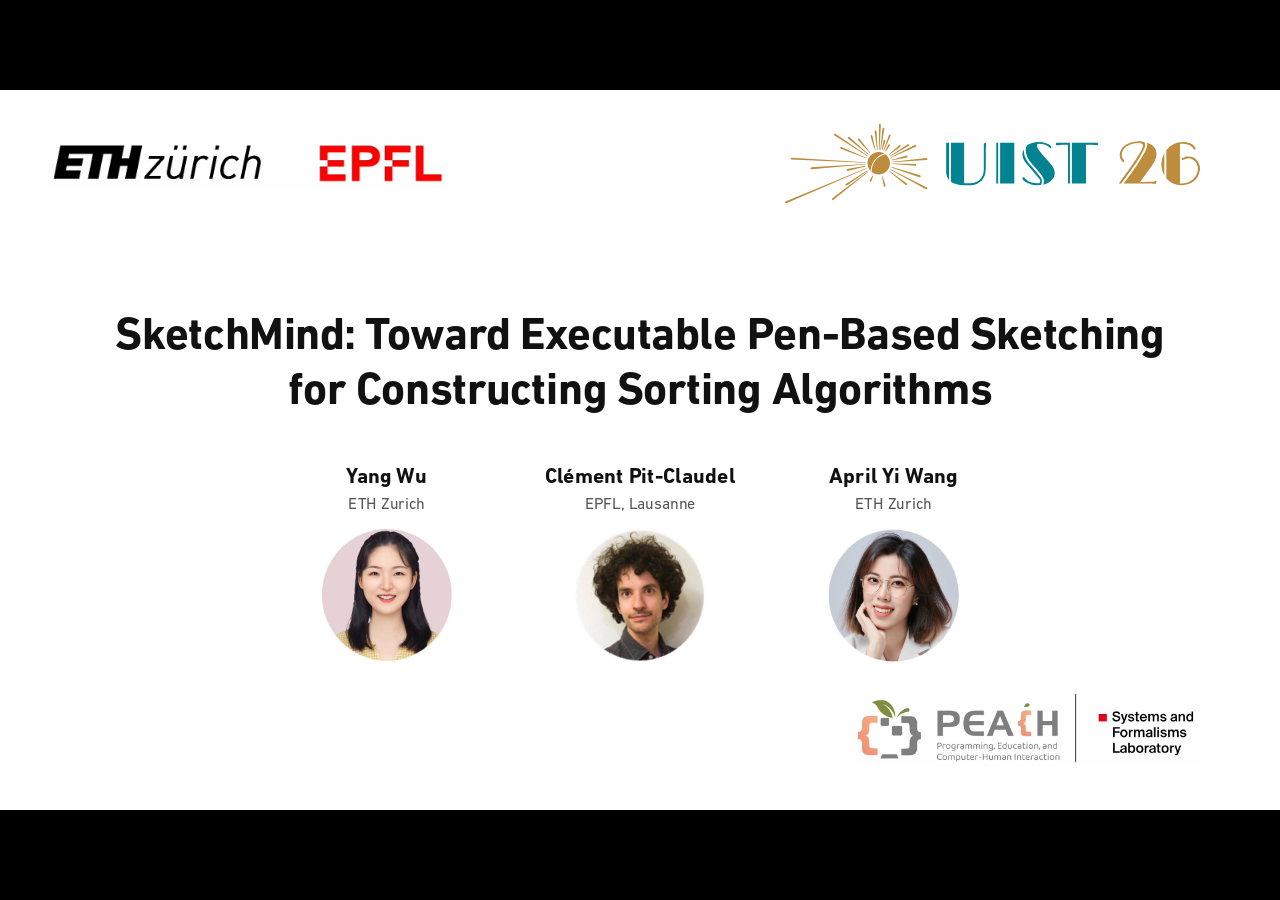
==== commit 59d74924: "Update SketchMind demo notes, callouts and closing slide - Demo slides: callouts on the video, an ex" ====
--- a/sketchmind/index.html
+++ b/sketchmind/index.html
@@ -8,7 +8,7 @@
 <title>SketchMind · UIST 2026</title>
 <link rel="stylesheet" href="../css/deck.css?v=95">
 <link rel="stylesheet" href="../css/demos.css?v=91">
-<link rel="stylesheet" href="css/sm.css?v=231">
+<link rel="stylesheet" href="css/sm.css?v=255">
 </head>
 <body>
 <div id="stage">
@@ -26,8 +26,7 @@
     </div>
     <img class="lg-labs" src="assets/labs.png" alt="PEACH Lab · Systems and Formalisms Laboratory">
     <aside class="notes">
-      Hello everyone, I’m Yang Wu, a PhD student at ETH Zurich. Today, I’ll be presenting “SketchMind: Toward Executable Pen-Based Sketching for Constructing Sorting Algorithms,” joint work with my advisors, Clément Pit-Claudel and April Wang.
-      SketchMind lets learners sketch an algorithm with a pen, and every stroke runs.
+      Hello everyone, I'm Yang Wu, a PhD student at ETH Zurich. Today I'll present "SketchMind: Toward Executable Pen-Based Sketching for Constructing Sorting Algorithms," with my advisors, Clément and April
     </aside>
   </section>
 
@@ -104,7 +103,7 @@
       </div>
       <div class="challenge-column beat">
         <h3><span class="challenge-number">Challenge 3:</span> Instance Overfitting</h3>
-        <p class="challenge-desc">One example hides counterexamples.</p>
+        <p class="challenge-desc">One example isn't enough to know if it works.</p>
         <svg xmlns="http://www.w3.org/2000/svg" class="challenge-drawing" viewBox="21 12 555 506" role="img" aria-label="Handwritten trace with animated red annotations">
 <rect width="640" height="540" fill="white"/>
 <svg x="10" y="20" width="300" height="490" viewBox="210 80 220 340"><image href="assets/challenge-abstraction-fragment.jpg" width="640" height="540"/></svg>
@@ -137,8 +136,8 @@
       [1] As the trace grows, it gets really long. That's trace explosion: it's tedious, and errors easily hide in it.
       [2] Then, when they look back at the trace, they face the abstraction leap.
       [3] It's hard to see the structure behind these steps, like which part is a loop and which is an if-else.
-      [4] And once they finish one example, they feel pretty good about it. That's instance overfitting.
-      [5] But when a new example comes along, does their plan still work? They have to trace it all over again from scratch.
+      [4] And once they finish one example, they feel pretty good about it. But when a new example comes along, does their plan still work?
+      [5] They have to trace it all over again from scratch. That's instance overfitting.
     </aside>
   </section>
 
@@ -188,29 +187,34 @@
     </aside>
   </section>
 
-  <section class="slide withsec" data-demo="rec-0-5" data-segs="1.19,6.8,9.57,14.69,20.69,29.17,34.93" data-rate="2.25" data-fast="5.8 7.4; 8.2 11.3; 13.5 16.4; 19.6 23.0; 28.8 30.95; 34.0 34.93" data-title="Live · Executable tracing" data-min="0.55">
+  <section class="slide withsec" data-demo="rec-0-5" data-segs="1.19,6.8,9.57,9.57,14.69,20.69,29.17,34.93" data-rate="2.25" data-fast="5.8 7.4; 8.2 11.3; 13.5 16.4; 19.6 23.0; 28.8 30.95; 34.0 34.93" data-title="Live · Executable tracing" data-min="0.55">
     <div class="sec"><b>a</b>Executable tracing</div>
     <h2>Demo: Alice traces Bubble Sort on [3, 1, 7, 4].</h2>
     <div class="vidslide wide">
-      <div class="vwrap"><video src="media/live-bubble.mp4" muted playsinline preload="auto"></video></div>
+      <div class="vwrap annotated-demo"><video src="media/live-bubble.mp4" muted playsinline preload="auto"></video>
+        <div class="demo-callout pens-callout"><span>Pens</span></div>
+        <div class="demo-callout record-callout"><span>Executable tracing</span></div>
+      </div>
       <div class="side">
         <p class="cap" data-beat="0">Back in SketchMind: Alice’s array [3, 1, 7, 4], about to be sketched.</p>
         <p class="cap" data-beat="1"><b class="pc-data">Data</b> pen: she writes 3 1 7 4.</p>
         <p class="cap" data-beat="2"><b>Scan</b>: the sketch is recognized as an array.</p>
-        <p class="cap" data-beat="3"><b class="pc-cmp">Compare</b> 3 and 1 → <code>is_bigger(3, 1)</code> = True.</p>
-        <p class="cap" data-beat="4"><b class="pc-swp">Swap</b> them: the numbers move; nothing is redrawn.</p>
-        <p class="cap" data-beat="5">Compare 3 and 7 (False), then 7 and 4 (True).</p>
-        <p class="cap" data-beat="6">Swap 7 and 4 → [1, 3, 4, 7]. Looks sorted.</p>
-      </div>
-    </div>
-    <aside class="notes">
-      Let's start with executable tracing.
-      [1] With the Data pen, she writes the numbers, just like on paper.
-      [2] She taps Scan, and the ink becomes an array.
-      [3] Next, a Compare stroke under 3 and 1 runs: 3 is bigger.
-      [4] So she draws a Swap arc, and the numbers swap.
-      [5] She continues comparing, down to the last two.
-      [6] And she swaps them. Every step is kept as a replayable record.
+        <p class="cap" data-beat="3">Choose a pen to draw a sketch and run an operation.</p>
+        <p class="cap" data-beat="4"><b class="pc-cmp">Compare</b> 3 and 1 → <code>is_bigger(3, 1)</code> = True.</p>
+        <p class="cap" data-beat="5"><b class="pc-swp">Swap</b> them: the numbers move; nothing is redrawn.</p>
+        <p class="cap" data-beat="6">Compare 3 and 7 (False), then 7 and 4 (True).</p>
+        <p class="cap" data-beat="7">Swap 7 and 4 → [1, 3, 4, 7]. Looks sorted.</p>
+      </div>
+    </div>
+    <aside class="notes">
+      To start, she picks the Data pen and writes the numbers,
+      [1] just like on paper.
+      [2] She taps Scan, and her handwriting becomes an array.
+      [3] Now she has a set of pens. What should she do first?
+      [4] With the Compare pen, she compares 3 and 1: 3 is greater than 1.
+      [5] So she switches to the Swap pen and draws an arc.
+      [6] She keeps going, comparing the last pairs.
+      [7] One more swap, and she completes the first pass. On the right, every stroke has become a step in her trace, and she can replay it anytime.
     </aside>
   </section>
 
@@ -258,19 +262,30 @@
     </aside>
   </section>
 
-  <section class="slide withsec" data-demo="rec-5-6" data-segs="34.93,41.92" data-title="Live · Reusable pens" data-min="0.4">
+  <section class="slide withsec" data-demo="rec-5-6" data-segs="34.93,34.93,41.92" data-title="Live · Reusable pens" data-min="0.4">
     <div class="sec"><b>b</b>Reusable pens</div>
     <h2>Demo: Alice merges compare and swap into a new pen.</h2>
     <div class="vidslide wide">
-      <div class="vwrap"><video data-flights="37.0 cas 1756 522 612 84 254 50 #fef9fe" src="media/live-bubble.mp4" muted playsinline preload="auto"></video></div>
+      <div class="vwrap annotated-demo"><video data-flights="37.0 cas 1756 522 612 84 254 50 #fef9fe" src="media/live-bubble.mp4" muted playsinline preload="auto"></video>
+        <svg class="merge-annotation" viewBox="0 0 2160 1350" role="img" aria-label="Compare and swap cards to be merged">
+          <rect x="1470" y="364" width="570" height="264" rx="12"/>
+        </svg>
+        <svg class="new-pen-annotation" viewBox="0 0 2160 1350" role="img" aria-label="New reusable Compare and Swap pen">
+          <ellipse cx="739" cy="109" rx="145" ry="37"/>
+          <rect x="604" y="158" width="270" height="60" rx="10" fill="#d9483b"/>
+          <text x="739" y="188" text-anchor="middle" dominant-baseline="central" fill="white" font-family="DIN Next, sans-serif" font-size="38" font-weight="700">Reusable pen</text>
+        </svg>
+      </div>
       <div class="side">
         <p class="cap" data-beat="0">Back to her steps: compare, swap, compare, compare, swap.</p>
-        <p class="cap" data-beat="1">Drop <b class="pc-swp">swap</b> into the <i>True</i> branch of <b class="pc-cmp">is_bigger</b> → a new <b class="pc-cas">Compare &amp; Swap</b> pen.</p>
+        <p class="cap" data-beat="1">These two steps go together: <b class="pc-cmp">compare</b>, then <b class="pc-swp">swap</b>.</p>
+        <p class="cap" data-beat="2">Drop <b class="pc-swp">swap</b> into the <i>True</i> branch of <b class="pc-cmp">is_bigger</b> → a new <b class="pc-cas">Compare &amp; Swap</b> pen.</p>
       </div>
     </div>
     <aside class="notes">
       Alice notices that she often compares two numbers and then swaps them.
-      [1] So she combines them into one conditional step, and it becomes a reusable pen, Compare and Swap. She can now use this pen later.
+      [1] So she combines them into one conditional step.
+      [2] That creates a new pen, Compare and Swap. She can now use this pen for each pair.
     </aside>
   </section>
 
@@ -306,7 +321,9 @@
     <div class="sec"><b>c</b>Multi-level trace views</div>
     <h2>Demo: Alice views her trace as values, indices, and parameters.</h2>
     <div class="vidslide wide">
-      <div class="vwrap"><video src="media/live-bubble.mp4" muted playsinline preload="auto"></video></div>
+      <div class="vwrap annotated-demo"><video src="media/live-bubble.mp4" muted playsinline preload="auto"></video>
+        <div class="demo-callout views-callout"><span>Switch views</span></div>
+      </div>
       <div class="side">
         <p class="cap" data-beat="0"><b>value</b>: <code class="pc-cas">compare_and_swap(3, 1)</code></p>
         <p class="cap" data-beat="1"><b>index</b>: <code class="pc-cas">compare_and_swap(a[0], a[1])</code>, positions in the array</p>
@@ -314,26 +331,28 @@
       </div>
     </div>
     <aside class="notes">
-      Alice looks for patterns by switching views. The value view shows the numbers she traced.
+      Is there a pattern in her steps? The value view shows the numbers she traced.
       [1] The index view shows positions: a 0 and a 1.
       [2] In the parameter view, she sees the same operation repeated for different values of i. That is the loop.
     </aside>
   </section>
 
-  <section class="slide withsec" data-demo="rec-8-10" data-segs="46.69,50.47,58.5" data-title="Live · Counterexample" data-min="0.45">
+  <section class="slide withsec" data-demo="rec-8-10" data-segs="49.2,50.47,58.5" data-title="Live · Counterexample" data-min="0.45">
     <div class="sec"><b>d</b>Counterexamples</div>
     <h2>Demo: SketchMind finds an input where her plan fails.</h2>
     <div class="vidslide wide">
-      <div class="vwrap"><video src="media/live-bubble.mp4" muted playsinline preload="auto"></video></div>
+      <div class="vwrap annotated-demo"><video src="media/live-bubble.mp4" muted playsinline preload="auto"></video>
+        <div class="demo-callout counterexample-callout"><span>Counterexample</span></div>
+      </div>
       <div class="side">
         <p class="cap" data-beat="0">One pass: [3, 1, 7, 4] → [1, 3, 4, 7]. Done?</p>
-        <p class="cap" data-beat="1"><b>Done</b> → SMT: “what if we change <b class="r">4</b> to <b class="r">2</b>?”</p>
+        <p class="cap" data-beat="1"><b>Done</b> → Counterexample: “what if we change <b class="r">4</b> to <b class="r">2</b>?”</p>
         <p class="cap" data-beat="2">Her own steps on [3, 1, 7, <b class="r">2</b>] → [1, 3, 2, 7]: <b class="r">not fully sorted</b>.</p>
       </div>
     </div>
     <aside class="notes">
-      After one pass, her array looks sorted, so Alice clicks Done.
-      [1] SketchMind provides a counterexample: change 4 to 2.
+      After one pass, her array looks sorted.
+      [1] Alice clicks Done. SketchMind provides a counterexample: what if the 4 were a 2?
       [2] It replays her own steps on the new array, and the result is not sorted.
     </aside>
   </section>
@@ -352,11 +371,11 @@
       </div>
     </div>
     <aside class="notes">
-      She returns to the canvas: one pass is not enough.
-      [1] She groups her steps into a loop, Bubble up.
-      [2] She realizes that to sort four numbers, Bubble Sort needs three full passes. So she applies Bubble up to the array again…
-      [3] …and once more.
-      [4] Now, when she clicks Done, all examples are correct.
+      So what's missing? Alice goes back to her plan.
+      [1] She drags them together into a loop, bubble_up.
+      [2] Then she sees it: to sort four numbers, Bubble Sort needs three full passes. So she applies Bubble up to the array again…
+      [3] And once more.
+      [4] Now, all examples are correct.
     </aside>
   </section>
 
@@ -377,15 +396,15 @@
       <div class="card cas c2" style="grid-row:4">compare_and_swap(3, 7) <span class="tf f">False</span></div>
       <div class="card cas c2" style="grid-row:5"><span>compare_and_swap(7, <b class="chg">2</b>)</span> <span class="tf t">True</span></div>
       <div class="card res c2" style="grid-row:6"><span>[1, 3, <b class="chg">2</b>, 7]</span> <span class="tag" style="color:var(--bad);background:#fde8e8">not sorted</span></div>
-      <div class="note n0 ci" data-in="1" data-delay="300"><span class="nn">1.</span> The change is minimal.</div>
-      <div class="note n1 ci" data-in="2" data-delay="300"><span class="nn">2.</span> Her previous steps stay valid.</div>
-      <div class="note n2 ci" data-in="3" data-delay="300"><span class="nn">3.</span> The new input needs more steps.</div>
-    </div>
-    <aside class="notes">
-      Let's look more closely at that counterexample. What makes it useful? We want to help learners see where they went wrong without confusing them.
-      [1] First, we want the change to be minimal.
-      [2] Second, all of her earlier steps remain valid.
-      [3] Third, the new example needs additional steps to finish.
+      <div class="note n0 ci" data-in="1" data-delay="300">The change is minimal.</div>
+      <div class="note n1 ci" data-in="2" data-delay="300">Her previous steps stay valid.</div>
+      <div class="note n2 ci" data-in="3" data-delay="300">The new input needs more steps.</div>
+    </div>
+    <aside class="notes">
+      Let's look closer at that counterexample. What makes a counterexample useful? We set three requirements.
+      [1] The change is minimal, so the new input still looks like her own example and doesn't confuse her.
+      [2] Her earlier steps still work, so she can build on what she got right.
+      [3] The new input needs more steps, so she has to refine what she missed.
     </aside>
   </section>
 
@@ -393,7 +412,7 @@
     <div class="sec"><b>d</b>Counterexamples</div>
     <h2>Step 1: turn every Bubble Sort step into a fact.</h2>
     <div class="cx sg">
-      <div class="reqs" style="visibility:hidden" aria-hidden="true"><span class="rq q1"><b>1.</b> The change is minimal.</span><span class="rq q2"><b>2.</b> Her previous steps stay valid.</span><span class="rq q3"><b>3.</b> The new input needs more steps.</span></div>
+      <div class="reqs" style="visibility:hidden" aria-hidden="true"><span class="rq q2">Her previous steps stay valid.</span><span class="rq q3">The new input needs more steps.</span><span class="rq q1">The change is minimal.</span></div>
       <div class="arrx"><span class="cells"><span class="br"><b>[</b><i>&nbsp;</i></span><span><b>3</b><i>a0</i></span><span><b>1</b><i>a1</i></span><span><b>7</b><i>a2</i></span><span><b>4</b><i>a3</i></span><span class="br"><b>]</b><i>&nbsp;</i></span></span></div>
       <div class="sgt s1">
         <div class="band hb"></div>
@@ -409,8 +428,8 @@
     </div>
     <aside class="notes">
       We build those conditions in three steps.
-      [1] First, we formalize every Bubble Sort step into a fact. We compare her plan with the reference plan, naive Bubble Sort, and see that her plan misses passes 2 and 3.
-      [2] Each step of the reference plan gives a fact about the input values: whether that step swaps or not. On her example, all of these facts hold, so missing passes 2 and 3 does not change her result.
+      [1] First, we formalize every Bubble Sort step into a fact. We compare her plan with the reference plan and see that her plan misses passes 2 and 3.
+      [2] Each reference step gives us a fact about the input
     </aside>
   </section>
 
@@ -418,7 +437,7 @@
     <div class="sec"><b>d</b>Counterexamples</div>
     <h2>Step 2: keep her steps, flip one she missed, change little.</h2>
     <div class="cx sg">
-      <div class="reqs"><span class="rq q1" data-add="5 lit"><b>1.</b> The change is minimal.</span><span class="rq q2" data-add="1 lit"><b>2.</b> Her previous steps stay valid.</span><span class="rq q3" data-add="4 lit"><b>3.</b> The new input needs more steps.</span></div>
+      <div class="reqs"><span class="rq q2" data-add="1 lit">Her previous steps stay valid.</span><span class="rq q3" data-add="4 lit">The new input needs more steps.</span><span class="rq q1" data-add="5 lit">The change is minimal.</span></div>
       <div class="arrx"><span class="cells"><span class="br"><b>[</b><i>&nbsp;</i></span><span><b>3</b><i>a0</i></span><span><b>1</b><i>a1</i></span><span><b>7</b><i>a2</i></span><span><b>4</b><i>a3</i></span><span class="br"><b>]</b><i>&nbsp;</i></span></span></div>
       <div class="sgt s2">
         <div class="band kb ci" data-in="1"></div>
@@ -437,25 +456,25 @@
       </div>
     </div>
     <aside class="notes">
-      Second, we decide which facts to keep and which one to flip.
-      [1] Her pass 1 is correct, so we keep those three facts. This is our second requirement: her previous steps stay valid.
+      In step two, we decide which facts to keep and which one to flip.
+      [1] Her pass 1 is correct, so we keep those three facts.
       [2] For the steps she skipped, we try flipping one fact at a time, so that Bubble Sort has to do something she didn't.
-      [3] We drop the flips that conflict with her earlier steps.
-      [4] The one left forces a swap in pass 2, a step she is missing. That is our third requirement: the new input needs more steps.
-      [5] Finally, our first requirement: the change should be minimal. We ask for the fewest numbers changed, then smaller changes, then smaller values.
-    </aside>
-  </section>
-
-  <section class="slide withsec" data-demo="concept-smt3" data-build="4" data-title="How: Z3 solves it" data-hud="Counterexample generation" data-min="0.6">
+      [3] Two of these flips clash with the facts from her precious steps. So we drop them.
+      [4] The one left, a0 greater than a3, forces a swap in pass 2. That make sure the new input needs more steps.
+      [5] Then we make  minimal goals in order: fewest numbers changed, then smaller changes, then smaller values.
+    </aside>
+  </section>
+
+  <section class="slide withsec" data-demo="concept-smt3" data-build="4" data-title="How: Z3 solves it" data-hud="Counterexample generation" data-hud-cont data-min="0.6">
     <div class="sec"><b>d</b>Counterexamples</div>
     <h2>Step 3: Z3 searches for the smallest change.</h2>
     <div class="cx sg">
-      <div class="reqs"><span class="rq q1 lit"><b>1.</b> The change is minimal.</span><span class="rq q2 lit"><b>2.</b> Her previous steps stay valid.</span><span class="rq q3 lit"><b>3.</b> The new input needs more steps.</span></div>
+      <div class="reqs"><span class="rq q2 lit">Her previous steps stay valid.</span><span class="rq q3 lit">The new input needs more steps.</span><span class="rq q1 lit">The change is minimal.</span></div>
       <div class="sv3">
         <div class="ins">
-          <div class="bk b2"><span class="k">2 · keep</span><code>a0 &gt; a1</code><code>a0 ≤ a2</code><code>a2 &gt; a3</code></div>
-          <div class="bk b3"><span class="k">3 · flip</span><code>a0 &gt; a3</code></div>
-          <div class="bk b1"><span class="k">1 · minimize, in order</span>
+          <div class="bk b2"><span class="k">keep</span><code>a0 &gt; a1</code><code>a0 ≤ a2</code><code>a2 &gt; a3</code></div>
+          <div class="bk b3"><span class="k">flip</span><code>a0 &gt; a3</code></div>
+          <div class="bk b1"><span class="k">minimize, in order</span>
             <div class="f" data-add="1 hot"><code>(+ (ite (= a0 3) 0 1) …)</code><small>fewest numbers changed</small></div>
             <div class="f" data-add="2 hot"><code>(+ (abs (- a0 3)) …)</code><small>then smaller changes</small></div>
             <div class="f" data-add="3 hot"><code>(+ a0 a1 a2 a3)</code><small>then smaller values</small></div>
@@ -481,11 +500,12 @@
       </div>
     </div>
     <aside class="notes">
-      Third, we give these three blocks to Z3, a constraint solver. Think of it as a calculator for conditions: it finds numbers that satisfy all of them, and among those, the best one by our minimal goals.
+      Now we pass these three blocks to Z3, a constraint solver. Think of it as a calculator for conditions: it finds an input that satisfies all of them, with the smallest possible change.
       [1] It first finds three candidates, each changing only one position.
       [2] Then it keeps the smallest change: a change of 2.
       [3] Finally, it picks the smallest values: 3, 1, 7, 2.
-      [4] Now we have found a counterexample: her plan leaves it not sorted.
+      [4] Now we have found a counterexample: her plan leaves it not sorted. Her plan on it ...not sorted
+      So that's how SketchMind works. Next, let's see how learners actually used it.
     </aside>
   </section>
 
@@ -574,14 +594,14 @@
       <div class="th">
         <div class="tt">Less tracing in your head</div>
         <div class="tb">
-          <div class="vis vgif"><img class="anim" src="assets/flip-max-once.gif" data-once="assets/flip-max-once.gif" alt="SketchMind-style flip: 8 1 3 2 4 is flipped as a whole, giving 4 2 3 1 8"><img class="still" src="assets/flip-max-end.png" alt=""><span class="cap">flip all 5: the max goes to the end</span></div>
+          <div class="vis vgif"><img class="anim" src="assets/flip-max-once.gif" data-once="assets/flip-max-once.gif" alt="SketchMind-style flip: 8 1 3 2 4 is flipped as a whole, giving 4 2 3 1 8"><img class="still" src="assets/flip-max-end.png" alt=""></div>
           <div class="qq"><blockquote>No longer having to “figure out how to flip the array in my mind.”</blockquote><cite>P9</cite></div>
         </div>
       </div>
       <div class="th beat">
         <div class="tt">Steps become reusable functions</div>
         <div class="tb">
-          <div class="vis vpen"><span class="ch cmp">compare</span><span class="pl">+</span><span class="ch swp">swap</span><span class="ar">↓</span><span class="ch usr">✎ compare_and_swap</span><span class="cap">a named, reusable step</span></div>
+          <div class="vis vpen"><span class="ch cmp">compare</span><span class="pl">+</span><span class="ch swp">swap</span><span class="ar">↓</span><span class="ch usr">✎ compare_and_swap</span></div>
           <div class="qq"><blockquote>A pen is “a function” that can be “used directly” or “defined”.</blockquote><cite>P4, P7</cite></div>
         </div>
       </div>
@@ -601,10 +621,10 @@
       </div>
     </div>
     <aside class="notes">
-      With SketchMind, however, participants told us they traced less in their heads, for example to figure out how to flip the array.
-      [1] Merging steps into a new pen felt like creating a function.
-      [2] The trace views got mixed reactions: values felt intuitive, while the parameter view was "more like coding".
-      [3] And counterexamples exposed missing steps: they "encourage you to think in the opposite direction".
+      Then they tried SketchMind. Participants told us they traced less in their heads, for example to figure out how to flip the array.
+      [1] Second, merging steps into a new pen felt like creating a function.
+      [2] Third, the trace views got mixed reactions: values felt intuitive, while the parameter view was "more like coding".
+      [3] And finally, counterexamples exposed the steps they missed: they "encourage you to think in the opposite direction".
     </aside>
   </section>
 
@@ -612,20 +632,29 @@
     <div class="sec"><b>05</b>User study</div>
     <h2>What instructors told us.</h2>
     <div class="ig3">
+      <div class="teaching-scene">
       <div class="ic">
         <div class="lt">In class</div>
         <div class="d">Students come to the front to draw together and check the results live.</div>
         <div class="th3">Active learning (ICAP) <span class="cn">[1, 2]</span></div>
       </div>
-      <div class="ic beat">
+        <svg class="teaching-doodle" viewBox="0 0 200 165" aria-hidden="true"><g class="doodle-object"><path d="M75 17 Q122 15 173 18 L172 94 Q122 96 75 93 Z M83 26l81-1-1 60-80 1 Z M91 47l14-10 16 18 27-22 M91 73q27 2 54-1 M112 96l-9 25m30-25 10 25"/></g><g class="doodle-person"><path d="M51 36c-16-3-23 18-13 28 11 10 28 1 26-14-1-7-6-13-13-14 M38 44q11-12 24-1 M44 53h1m11 0h1 M46 60q5 4 9 0 M44 68l-9 13-3 33 32 0-4-33-8-13 M36 84l-13 20 7 5 12-17 M60 83l17-13 14-19 M90 51l5-3 M38 115l-5 32-10 1m34-33 8 32 10 1"/></g></svg>
+      </div>
+      <div class="teaching-scene beat">
+      <div class="ic">
         <div class="lt">After a lecture</div>
         <div class="d">Students first learn the algorithm, then use the tool to check their steps, replay them, and find errors.</div>
         <div class="th3">Formative feedback <span class="cn">[3]</span></div>
       </div>
-      <div class="ic beat">
+        <svg class="teaching-doodle" viewBox="0 0 200 165" aria-hidden="true"><g class="doodle-object"><path d="M12 23q48-2 97 0l-1 110-96 1 Z M24 39h72 M24 55h51 M24 70h63 M24 85h44 M24 100h62 M24 115h49 M86 52l5 5 9-10 M86 79l12 12m0-12-12 12"/><path d="M130 22q-7-5-3-12q5-6 13-2q8-7 15-1q10-3 13 5q12 2 8 12q-2 9-12 7h-28q-9 0-6-9 Z M141 39l-2 2m-4 6-1 1 M146 13q8-7 11 0q2 4-5 7v2 M152 26h.1"/></g><g class="doodle-person" transform="translate(304 0) scale(-1 1)"><path d="M155 52c-16-3-25 16-17 28q6 10 18 6l6-5 3-8 6-3-6-6q-1-10-10-12 M139 59q12-12 24 0 M159 69h1 M151 80q4 2 8-1 M145 88l-10 13-3 27h36l-5-29-9-10 M137 104l-10 14 18 5 9-34 M154 89l1-8 M161 102l10 20-8 5 M138 129l-4 23-10 1m37-24 7 23 11 1"/></g></svg>
+      </div>
+      <div class="teaching-scene beat">
+      <div class="ic">
         <div class="lt">As homework</div>
         <div class="d">Learners gain more by doing than by watching. Without extra prompted tasks, many may stop after one success.</div>
         <div class="th3">Conceptual change <span class="cn">[4]</span></div>
+      </div>
+        <svg class="teaching-doodle" viewBox="0 0 200 165" aria-hidden="true"><g class="doodle-object"><path d="M13 111q85-2 174 0 M24 112v41m150-41 1 41 M104 92l35-1 10 17-36 0 Z M116 98l17-1 M157 109h25 M169 107l1-28-18-24 M146 51l16-11 12 17-24 7 Z M162 40l8 10 M96 16a12 12 0 1 1 0 24a12 12 0 1 1 0-24 M96 21v8l6 3 M20 37l19-17 20 17m-34-4v27h29V33 M35 60V45h10v15 M38 97l-1 30h35m-32 1-3 25"/></g><g class="doodle-person"><path d="M73 49c-14-5-25 10-20 24 3 10 15 15 24 9l5-7q5-1 3-5l-3-4c0-8-4-14-12-17 M55 57q11-11 26 2 M78 67h1 M63 85l-9 13-2 21h27l4-22 M79 95l15 10 22-3 M62 99l17 12h23 M55 120l-1 14h30l5 18 12 1 M77 120l22 13 7 19 12 1"/></g><path class="doodle-object" d="M115 104l8-15 3 2-8 15-4 2 Z"/></svg>
       </div>
     </div>
     <ol class="fn">
@@ -635,43 +664,41 @@
       <li>[4] G. J. Posner, K. A. Strike, P. W. Hewson, and W. A. Gertzog. 1982. Accommodation of a Scientific Conception: Toward a Theory of Conceptual Change. <i>Science Education</i> 66, 2, 211–227. <a href="https://doi.org/10.1002/sce.3730660207">doi.org/10.1002/sce.3730660207</a></li>
     </ol>
     <aside class="notes">
-      Instructors saw three ways to use it. In class, to encourage active learning: students come to the front, draw together, and check the results live.
-      [1] After a lecture, as formative feedback: students check their own steps and find their errors.
-      [2] As homework, to support conceptual change: learners gain more by doing than by watching.
+      We also talked to instructors about how SketchMind could fit into their teaching. They suggested three ways to use it.
+      In class, for active learning: students come to the front, draw together, and check the results live.
+      [1] After a lecture, as formative feedback: students check their own steps, replay them, and find their errors.
+      [2] As homework, to support conceptual change, since learners gain more by doing than by watching.
     </aside>
   </section>
 
   <section class="slide withsec disc2" data-title="Discussion · nearest counterexample" data-hud="Nearest counterexample" data-min="0.9">
     <div class="sec"><b>06</b>Discussion</div>
     <h2>Is the nearest counterexample the clearest one?</h2>
-    <p class="mlead">Her one pass sorts <code>[3, 1, 7, 4]</code>. But “nearest” can be defined in different ways, each with its own considerations:</p>
+    <p class="mlead">Original array: <span class="original-values">[3, 1, 7, 4]</span>. Her one pass sorts this input. But “nearest” can be defined in different ways:</p>
     <div class="mcs">
       <div class="mc">
         <div class="ol">Change one value<span class="ours">SketchMind</span></div>
         <div class="how"><ol><li>fewest changed values</li><li>then smallest total change</li><li>then smaller sum</li></ol></div>
-        <div class="oi">[3, 1, 7, <b class="r">2</b>]</div><div class="oa">↓ her steps</div><div class="oo">[1, 3, <b class="r">2</b>, 7] <span class="ns">not sorted</span></div>
-        <div class="on"><span class="vs">vs. her input:</span> the last number changes, 4 → 2</div>
+        <div class="oi">[3, 1, 7, <b class="r">2</b>]</div>
       </div>
       <div class="mc beat">
         <div class="ol">Reorder her numbers</div>
         <div class="how"><ol><li>keep the same numbers</li><li>change only their order, with as few swaps as possible</li></ol></div>
-        <div class="oi">[<b class="r">4</b>, 1, 7, <b class="r">3</b>]</div><div class="oa">↓ her steps</div><div class="oo">[1, <b class="r">4</b>, <b class="r">3</b>, 7] <span class="ns">not sorted</span></div>
-        <div class="on"><span class="vs">vs. her input:</span> 3 and 4 swap places</div>
+        <div class="oi">[<b class="r">4</b>, 1, 7, <b class="r">3</b>]</div>
       </div>
       <div class="mc beat">
         <div class="ol">Add a number</div>
         <div class="how"><ol><li>keep all her numbers</li><li>add as few new numbers as possible</li></ol></div>
-        <div class="oi">[3, 1, 7, 4, <b class="r">2</b>]</div><div class="oa">↓ her steps</div><div class="oo">[1, 3, 4, 7, <b class="r">2</b>] <span class="ns">not sorted</span></div>
-        <div class="on"><span class="vs">vs. her input:</span> a new number, 2, added at the end</div>
+        <div class="oi">[3, 1, 7, 4, <b class="r">2</b>]</div>
       </div>
     </div>
     <p class="dq2 beat">Which counterexample makes her missing step easiest to see?</p>
     <aside class="notes">
-      While building SketchMind, we came across some interesting questions. Is the nearest counterexample the clearest one?
-      We look for the smallest change, but "smallest" can be defined in different ways.
-      [1] Another option keeps the numbers and only changes their order: swap the positions of 3 and 4.
-      [2] We could also keep all the numbers and positions, but add a new one at the end.
-      [3] Which one makes her missing step easiest to see? We think this is worth studying, and a direction to explore.
+      To close, I'd like to share three open questions we ran into while building SketchMind. The first: is the nearest counterexample the clearest one?
+      We look for the smallest change, but "smallest" can be defined in different ways. Ours changes one value: 4 becomes 2.
+      [1] Another option keeps her numbers and only changes their order: swap the 3 and the 4.
+      [2] Or we could keep all her numbers in place and add a new one at the end.
+      [3] Which one makes her missing step easiest to see? We don't know yet, and we think it's worth studying.
     </aside>
   </section>
 
@@ -683,13 +710,12 @@
         <p class="dlead">For example, Dijkstra would need a graph state, distance labels, visited marks, and new primitive pens:</p>
         <div class="chips pens3"><span class="p-ex">ExtractMin</span><span class="p-mv">MarkVisited</span><span class="p-re">RelaxEdge</span></div>
         <p class="dq2">and new SMT predicates to check a plan on graphs.</p>
-        <div class="beta"><b class="cpt">possible design</b> how these pens could run Dijkstra.</div>
       </div>
       <img class="dvis" src="assets/dijkstra-concept@2x.gif?v=hand" alt="Concept animation: Dijkstra on a 4-node graph driven by the ExtractMin, MarkVisited and RelaxEdge pens, ending with the shortest path S, B, A, T">
     </div>
     <aside class="notes">
-      In the study, we went from Bubble Sort to Pancake Sort. Can this generalize to more complex algorithms?
-      For Dijkstra, we would need new primitives like mark visited, plus new solver conditions.
+      Second， can this generalize to more complex algorithms? In the study, we went from Bubble Sort to Pancake Sort, just by adding new primitive pens.
+      For Dijkstra, we'd need more: a graph state, new pens like ExtractMin, MarkVisited, and RelaxEdge, as in this animation, and new solver predicates to check a plan on graphs.
     </aside>
   </section>
 
@@ -699,7 +725,7 @@
     <p class="dlead">In our study, learners invented their own notations. One learner drew each number as a bubble whose <b>size is its value</b>, and let the big ones rise. Can SketchMind support this, beyond handwritten numbers?</p>
     <div class="abrow">
     <figure class="abpaper"><img src="assets/pen-paper/e-bubbles.jpg" alt="A learner's paper sketch of Bubble Sort: three columns of circles whose sizes stand for the values, with the larger circles bubbling to the top pass by pass."></figure>
-    <div class="abcol">
+    <div class="abcol beat">
     <div class="abx">
       <div class="abbar"><span class="abl">Primitives</span><span class="abpen on">✎ Abstract</span><span class="exo">Example <b>[3, 1, 4, 2]</b></span></div>
       <svg class="abs" viewBox="160 125 1250 315" role="img" aria-label="Four bubbles drawn with the Abstract pen; each is given a value (3, 1, 4, 2) and together they become the array [3, 1, 4, 2]">
@@ -726,25 +752,32 @@
 
       </svg>
     </div>
-    <p class="dq2 under"><span class="wip">Ongoing</span> An Abstract pen: draw any shape, such as a bubble, then give it a value.</p>
-    </div>
-    </div>
-    <aside class="notes">
-      In the pen-and-paper session, we saw that learners already have their own visual language, such as showing sorting as bubbles rising to the top.
-      So since this April, we have been working on an Abstract pen.
-      With it, you draw any shape, like a bubble, and give it a value. Together, the shapes become an array.
+    </div>
+    </div>
+    <aside class="notes">
+      And the last: can SketchMind support learners' own visual language? On paper, a learner drew each number as a bubble whose size is its value, and let the big ones rise.
+      [1] So since this April, we've been working on an Abstract pen. You draw any shape, like a bubble, and give it a value. Together, the shapes become an array
     </aside>
   </section>
 
   <section class="slide end2" data-title="Thank you" data-min="0.2">
-    <h2>Supporting Algorithmic Reasoning through Executable Sketching</h2>
-    <div class="ovwrap"><img class="ovimg" src="assets/overview-updated.png" alt="SketchMind overview">
-      <div class="try"><div class="tt">Try our tool</div><img src="assets/qr-tool.png" alt="QR code: sketchmind.peachhub-cntr1.inf.ethz.ch"><div class="tb">Ideally on a laptop/iPad</div></div></div>
-    <div class="caps"><div>Executable Tracing</div><div>Reusable Pens</div><div>Multi-level Trace Views</div><div>Counterexample Generation</div></div>
-    <div class="foot2"><span class="ty">Thank you!</span><span class="link">More in the paper · <a href="https://peachlab.inf.ethz.ch/projects/sketchmind/" target="_blank" rel="noopener">peachlab.inf.ethz.ch/projects/sketchmind</a></span></div>
-    <aside class="notes">
-      To wrap up, you can find more features in our paper, and try the tool with the QR code. Thank you!
-    </aside>
+    <h2>Thank you!</h2>
+    <p class="paper-title">SketchMind: Toward Executable Pen-Based Sketching for Constructing Sorting Algorithms</p>
+    <div class="closing-main">
+      <div class="ovwrap"><img class="ovimg" src="assets/overview-updated.png" alt="SketchMind overview"></div>
+      <div class="qr-pair">
+        <div class="try"><div class="tt">Try our tool</div><img src="assets/qr-tool.png" alt="QR code: sketchmind.peachhub-cntr1.inf.ethz.ch"><div class="tb">Ideally on a laptop/iPad</div></div>
+        <div class="try"><div class="tt">See the paper</div><img src="../assets/qrcode-1793274547017.png" alt="QR code: See the paper"></div>
+      </div></div>
+    <div class="contact">
+      <div class="author"><img src="assets/yang.png" alt="Yang Wu"><div><div class="name">Yang Wu</div><div class="affiliation">ETH Zurich</div><a href="mailto:yang.wu@inf.ethz.ch">yang.wu@inf.ethz.ch</a></div></div>
+      <div class="author"><img src="assets/clement.png" alt="Clément Pit-Claudel"><div><div class="name">Clément Pit-Claudel</div><div class="affiliation">EPFL, Lausanne</div><a href="mailto:clement.pit-claudel@epfl.ch">clement.pit-claudel@epfl.ch</a></div></div>
+      <div class="author"><img src="assets/april.png" alt="April Yi Wang"><div><div class="name">April Yi Wang</div><div class="affiliation">ETH Zurich</div><a href="mailto:april.wang@inf.ethz.ch">april.wang@inf.ethz.ch</a></div></div>
+    </div>
+    <aside class="notes">
+      To wrap up: SketchMind makes a hand-drawn trace executable, lets learners build structure from their own steps, and checks their plan with counterexamples. You can find more in our paper, and try the tool with this QR code. Thank you!
+    </aside>
+    <img class="closing-uist" src="assets/uist26.svg" alt="UIST 2026">
   </section>
 
   <section class="slide center bkdiv" data-backup data-title="Backup" data-min="0">
@@ -885,12 +918,12 @@
 </div>
 
 <script src="../js/deck.js?v=99"></script>
-<script src="js/sm-video.js?v=93"></script>
+<script src="js/sm-video.js?v=106"></script>
 <script src="js/sm-challenges.js?v=4"></script>
 <script src="js/sm-trace-handoff.js?v=1"></script>
 <script src="js/sm-penflight.js?v=3"></script>
 <script src="js/sm-overview.js?v=91"></script>
 <script src="js/sm-concept.js?v=91"></script>
-<script src="js/sm-nav.js?v=103"></script>
+<script src="js/sm-nav.js?v=105"></script>
 </body>
 </html>
--- a/sketchmind/css/sm.css
+++ b/sketchmind/css/sm.css
@@ -91,7 +91,7 @@
 .titlecard .p .nm { font-size: 32px; font-weight: 600; border-left: 0; padding-left: 0; }
 .titlecard .p .af { font-size: 24px; color: #555; margin: 4px 0 18px; }
 .titlecard .p img { width: 200px; height: 200px; border-radius: 50%; object-fit: cover; }
-.titlecard .lg-labs { position: absolute; right: 120px; bottom: 96px; height: 116px; }
+.titlecard .lg-labs { position: absolute; right: 120px; bottom: 66px; height: 116px; }
 #stage:has(section.titlecard.active) #foot { display: none; }
 
 /* ---------- video demos ---------- */
@@ -107,6 +107,24 @@
 .vidslide.wide .cap.on { opacity: 1; transform: none; }
 .vidslide .vwrap { border-radius: 18px; overflow: hidden; box-shadow: 0 10px 50px rgba(0,0,0,.10); border: 1px solid var(--line); background: #fff; }
 .vidslide video { display: block; width: 100%; height: auto; }
+.annotated-demo { position: relative; }
+.merge-annotation { position: absolute; inset: 0; width: 100%; height: 100%; pointer-events: none; opacity: 0; transition: opacity .2s; }
+.merge-annotation rect { fill: none; stroke: #d9483b; stroke-width: 7; }
+.show-merge .merge-annotation { opacity: 1; }
+.new-pen-annotation { position: absolute; inset: 0; width: 100%; height: 100%; pointer-events: none; opacity: 0; transition: opacity .2s; z-index: 5; }
+.new-pen-annotation ellipse { fill: none; stroke: #d9483b; stroke-width: 7; }
+.show-new-pen .new-pen-annotation { opacity: 1; }
+.demo-callout { position: absolute; pointer-events: none; border: 4px solid #76519c; border-radius: 10px; opacity: 0; transition: opacity .2s; box-sizing: border-box; }
+.demo-callout span { position: absolute; left: 8px; top: calc(100% + 8px); padding: 5px 12px; border-radius: 6px; background: #76519c; color: white; font-size: 25px; font-weight: 700; line-height: 1.2; white-space: nowrap; }
+.pens-callout { left: 6.3%; top: 5.8%; width: 20.8%; height: 4.3%; }
+.record-callout { left: 56.2%; top: 10.4%; width: 38.6%; height: 78.5%; }
+.record-callout span { top: 8px; left: auto; right: 8px; }
+.views-callout { left: 75.1%; top: 11.7%; width: 12.4%; height: 4.1%; opacity: 1; }
+.views-callout span { left: 50%; transform: translateX(-50%); }
+.counterexample-callout { left: 12%; top: 22%; width: 31%; height: 17%; border-color: #d9483b; }
+.counterexample-callout span { background: #d9483b; }
+.show-counterexample .counterexample-callout { opacity: 1; }
+.show-pens .pens-callout, .show-record .record-callout { opacity: 1; }
 .vidslide .cap { font-size: 28px; line-height: 1.35; color: #222; opacity: .22; transition: opacity .35s; margin-bottom: 14px; }
 .vidslide .cap.on { opacity: 1; }
 .vidslide .cap.sub2 { font-size: 27px; color: #555; }
@@ -114,27 +132,24 @@
 .pc-cas { color: #4c6ef5; } .pc-data { color: var(--data); } .pc-cmp { color: var(--cmp); } .pc-swp { color: var(--swp); } .pc-user { color: var(--user); }
 
 /* ---------- closing ---------- */
-.end2 .ovwrap { position: relative; width: fit-content; margin: 0 auto; }
-.end2 .try { position: absolute; left: 50%; top: 50%; transform: translate(-50%, -50%); display: flex; flex-direction: column; align-items: center; gap: 14px;
-  padding: 22px 40px 24px; border-radius: 34px; background: rgba(226,216,239,.95); backdrop-filter: blur(4px); color: #514160; box-shadow: 0 16px 40px rgba(100,80,130,.12); }
-.end2.active .try { animation: end-qr-zoom 3.2s cubic-bezier(.22,.61,.36,1) .15s both; }
-@keyframes end-qr-zoom {
-  from { opacity: 0; transform: translate(-50%, -50%) scale(.62); }
-  25% { opacity: 1; }
-  to { opacity: 1; transform: translate(-50%, -50%) scale(1); }
-}
-@media (prefers-reduced-motion: reduce), print {
-  .end2.active .try { animation: none; }
-}
-.end2 .try .tt, .end2 .try .tb { font-size: 34px; font-weight: 700; }
-.end2 .try img { width: 330px; height: 330px; display: block; border-radius: 10px; image-rendering: pixelated; }
-.end2 .ovimg { display: block; width: auto; max-width: 100%; max-height: 590px; margin: 0 auto; }
-.end2 .caps { display: grid; grid-template-columns: repeat(4, 1fr); gap: 24px; margin: 22px 0 28px; }
-.end2 .caps div { font-size: 28px; font-weight: 600; padding-top: 12px; }
-.end2 .foot2 { display: flex; align-items: baseline; gap: 40px; }
-.end2 .ty { font-size: 60px; font-weight: 800; }
-.end2 .link { font-size: 28px; color: #555; }
-.end2 .link a { color: var(--accent); text-decoration: none; }
+.end2 h2 { font-size: 104px; line-height: 1; margin-bottom: 24px; color: #000; }
+.end2 .paper-title { font-size: 34px; line-height: 1.25; white-space: nowrap; margin: 0 0 24px; color: #000; }
+.end2 .closing-main { display: grid; grid-template-columns: minmax(0, 1fr) 360px; align-items: center; gap: 40px; height: 560px; }
+.end2 .ovwrap { min-width: 0; }
+.end2 .ovimg { display: block; width: 100%; max-height: 560px; object-fit: contain; }
+.end2 .qr-pair { display: flex; flex-direction: column; gap: 24px; align-items: center; }
+.end2 .try { display: flex; flex-direction: column; align-items: center; gap: 8px; }
+.end2 .try .tt { font-size: 30px; line-height: 1.2; font-weight: 700; color: #514160; }
+.end2 .try .tb { font-size: 21px; line-height: 1.3; color: #777; text-align: center; }
+.end2 .try img { width: 190px; height: 190px; display: block; image-rendering: pixelated; background: white; }
+.end2 .try:last-child img { width: 224px; height: 224px; margin-top: -17px; margin-bottom: -17px; }
+.end2 .contact { position: absolute; left: 120px; bottom: 110px; display: grid; grid-template-columns: repeat(3, max-content); gap: 40px; margin: 0; font-size: 23px; color: #666; }
+.end2 .author { display: flex; align-items: center; gap: 16px; text-align: left; }
+.end2 .author img { width: 100px; height: 100px; flex-shrink: 0; border-radius: 50%; object-fit: cover; }
+.end2 .author .name { font-size: 29px; font-weight: 700; color: #222; }
+.end2 .author .affiliation { margin: 2px 0 3px; }
+.end2 .contact a { color: #000; text-decoration: none; white-space: nowrap; }
+.end2 .closing-uist { position: absolute; right: 160px; bottom: 125px; width: 350px; height: auto; }
 
 /* ---------- reusable pens ---------- */
 .ladder { display: flex; flex-direction: column; gap: 26px; }
@@ -701,6 +716,10 @@
 
 /* instructors: three ways to use the tool, with cited support in footnotes */
 .ig3 { display: grid; grid-template-columns: repeat(3, 1fr); gap: 34px; margin-top: 60px; }
+.inst2 .ig3 { margin-top: 60px; }
+.teaching-scene { display: flex; flex-direction: column; }
+.teaching-scene .ic { flex: 1; }
+.teaching-doodle { display: block; width: 230px; height: 190px; margin: 18px auto 0; fill: none; stroke: #76519c; stroke-width: 2.5; stroke-linecap: round; stroke-linejoin: round; transform: rotate(-2deg); }
 .ig3 .ic { display: flex; flex-direction: column; background: #f7f7f8; border-radius: 20px; padding: 30px 32px 28px; }
 .ig3 .lt { margin-bottom: 14px; }
 .ig3 .d { font-size: 28px; line-height: 1.42; color: #222; }
@@ -756,7 +775,7 @@
 .dsplit.vl .betab { display: inline-block; margin-right: 8px; padding: 1px 9px; border-radius: 6px; background: #f4eefc; color: var(--swp); font-size: 17px; letter-spacing: .06em; text-transform: uppercase; vertical-align: 3px; }
 
 /* discussion: the beta Abstract pen, rebuilt as a crisp in-app demo (plays once when the slide opens) */
-.abrow { display: flex; gap: 40px; align-items: center; margin-top: 30px; }
+.abrow { display: flex; gap: 40px; align-items: center; margin-top: 100px; }
 .abpaper { flex: none; margin: 0; }
 .abpaper img { display: block; height: 400px; width: auto; }
 .abrow .abx { flex: 1; min-width: 0; margin-top: 0; }
@@ -781,13 +800,13 @@
 .abs .ab-pick .o { fill: #b3abc2; }
 .abs .ab-pick .sel { fill: #8e5bd6; }
 .abs .ab-pick .s { fill: #fff; }
-section.active .abs .ink { animation: ab-draw .65s ease-out forwards; animation-delay: var(--t); }
-section.active .abs .ink.hl { animation-delay: calc(var(--t) + .55s); animation-duration: .2s; }
-section.active .abs .ab-pick { animation: ab-pick 1.1s linear forwards; animation-delay: calc(var(--t) + .66s); }
-section.active .abs .ab-badge { animation: ab-in .25s ease forwards; animation-delay: calc(var(--t) + 1.6s); }
-section.active .abs .ab-badge circle { animation: ab-fill .4s ease forwards; animation-delay: 7.6s; }
-section.active .abs .ab-badge text { animation: ab-fillt .4s ease forwards; animation-delay: 7.6s; }
-section.active .abbar .exo { animation: ab-in .5s ease forwards; animation-delay: 8s; }
+section.active .abcol.on .abs .ink { animation: ab-draw .65s ease-out forwards; animation-delay: var(--t); }
+section.active .abcol.on .abs .ink.hl { animation-delay: calc(var(--t) + .55s); animation-duration: .2s; }
+section.active .abcol.on .abs .ab-pick { animation: ab-pick 1.1s linear forwards; animation-delay: calc(var(--t) + .66s); }
+section.active .abcol.on .abs .ab-badge { animation: ab-in .25s ease forwards; animation-delay: calc(var(--t) + 1.6s); }
+section.active .abcol.on .abs .ab-badge circle { animation: ab-fill .4s ease forwards; animation-delay: 7.6s; }
+section.active .abcol.on .abs .ab-badge text { animation: ab-fillt .4s ease forwards; animation-delay: 7.6s; }
+section.active .abcol.on .abbar .exo { animation: ab-in .5s ease forwards; animation-delay: 8s; }
 @keyframes ab-draw { from { opacity: 1; } to { opacity: 1; stroke-dashoffset: 0; } }
 @keyframes ab-pick { 0% { opacity: 0; } 8%, 82% { opacity: 1; } 100% { opacity: 0; } }
 @keyframes ab-in { to { opacity: 1; } }
@@ -888,7 +907,9 @@
 /* discussion 1: three ways to measure the smallest change, each with its counterexample */
 .mlead { font-size: 29px; line-height: 1.4; color: #444; margin: 26px 0 0; }
 .mlead code { font-size: 28px; color: #222; }
+.mlead .original-values { font: 32px var(--mono); color: var(--fg); }
 .mcs { display: grid; grid-template-columns: repeat(3, 1fr); gap: 34px; margin-top: 30px; }
+.disc2 .mcs { margin-top: 100px; }
 .mc { background: #f7f7f8; border-radius: 20px; padding: 30px 32px; }
 .mc .ol { font-size: 32px; font-weight: 700; display: flex; align-items: center; gap: 14px; letter-spacing: -.01em; }
 .mc .ours { font-size: 16px; font-weight: 600; letter-spacing: .06em; text-transform: uppercase; color: var(--accent); background: #fff1e8; padding: 3px 10px; border-radius: 6px; }
@@ -1189,3 +1210,7 @@
 .abrow .abcol { flex: 1; min-width: 0; }
 .abrow .abcol .abx { margin-top: 0; }
 .disc2 .dq2.under { margin-top: 18px; }
+.cxd2.n4 .note.n0 { grid-row: 2; align-self: center; margin-top: 0; }   /* one line now (no sub-text): centred on its band, like 2 and 3 */
+
+.teaching-doodle .doodle-person { stroke: #c66a38; }
+.teaching-doodle .doodle-object { stroke: #76519c; }
